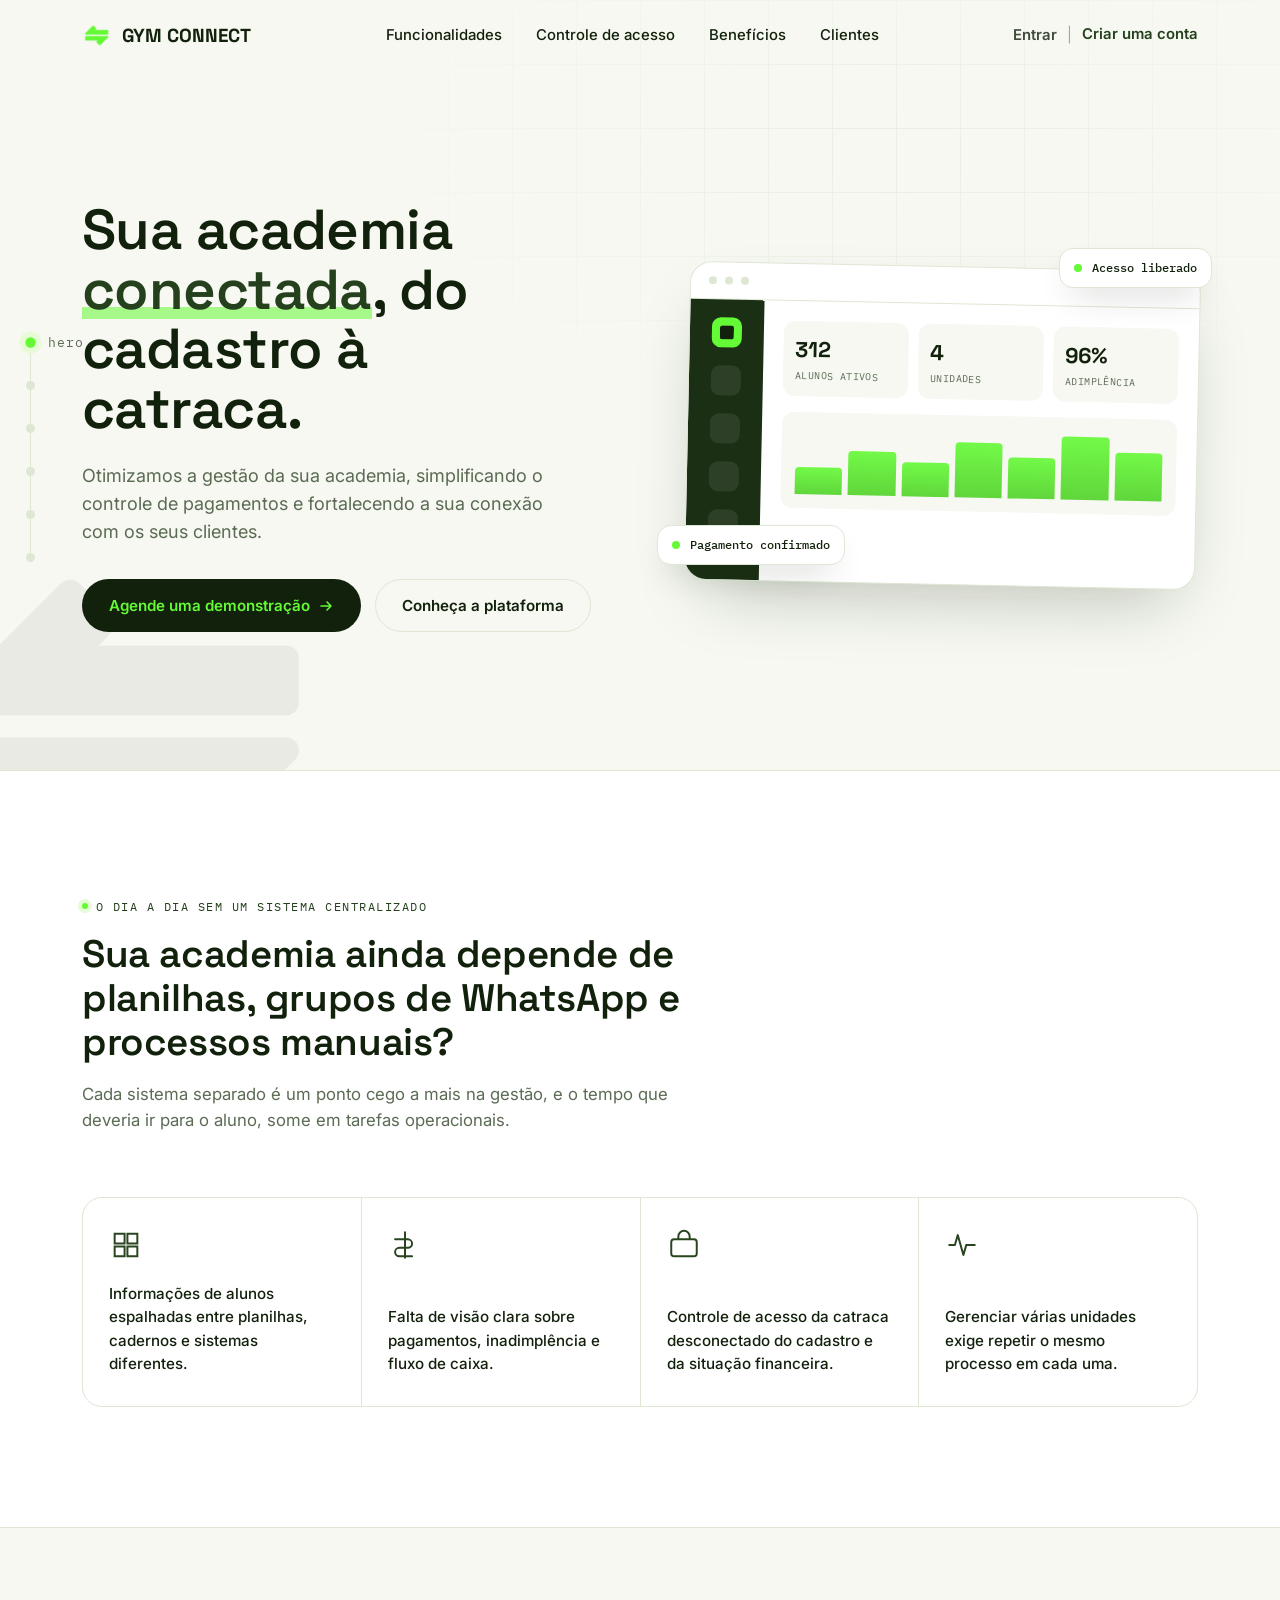
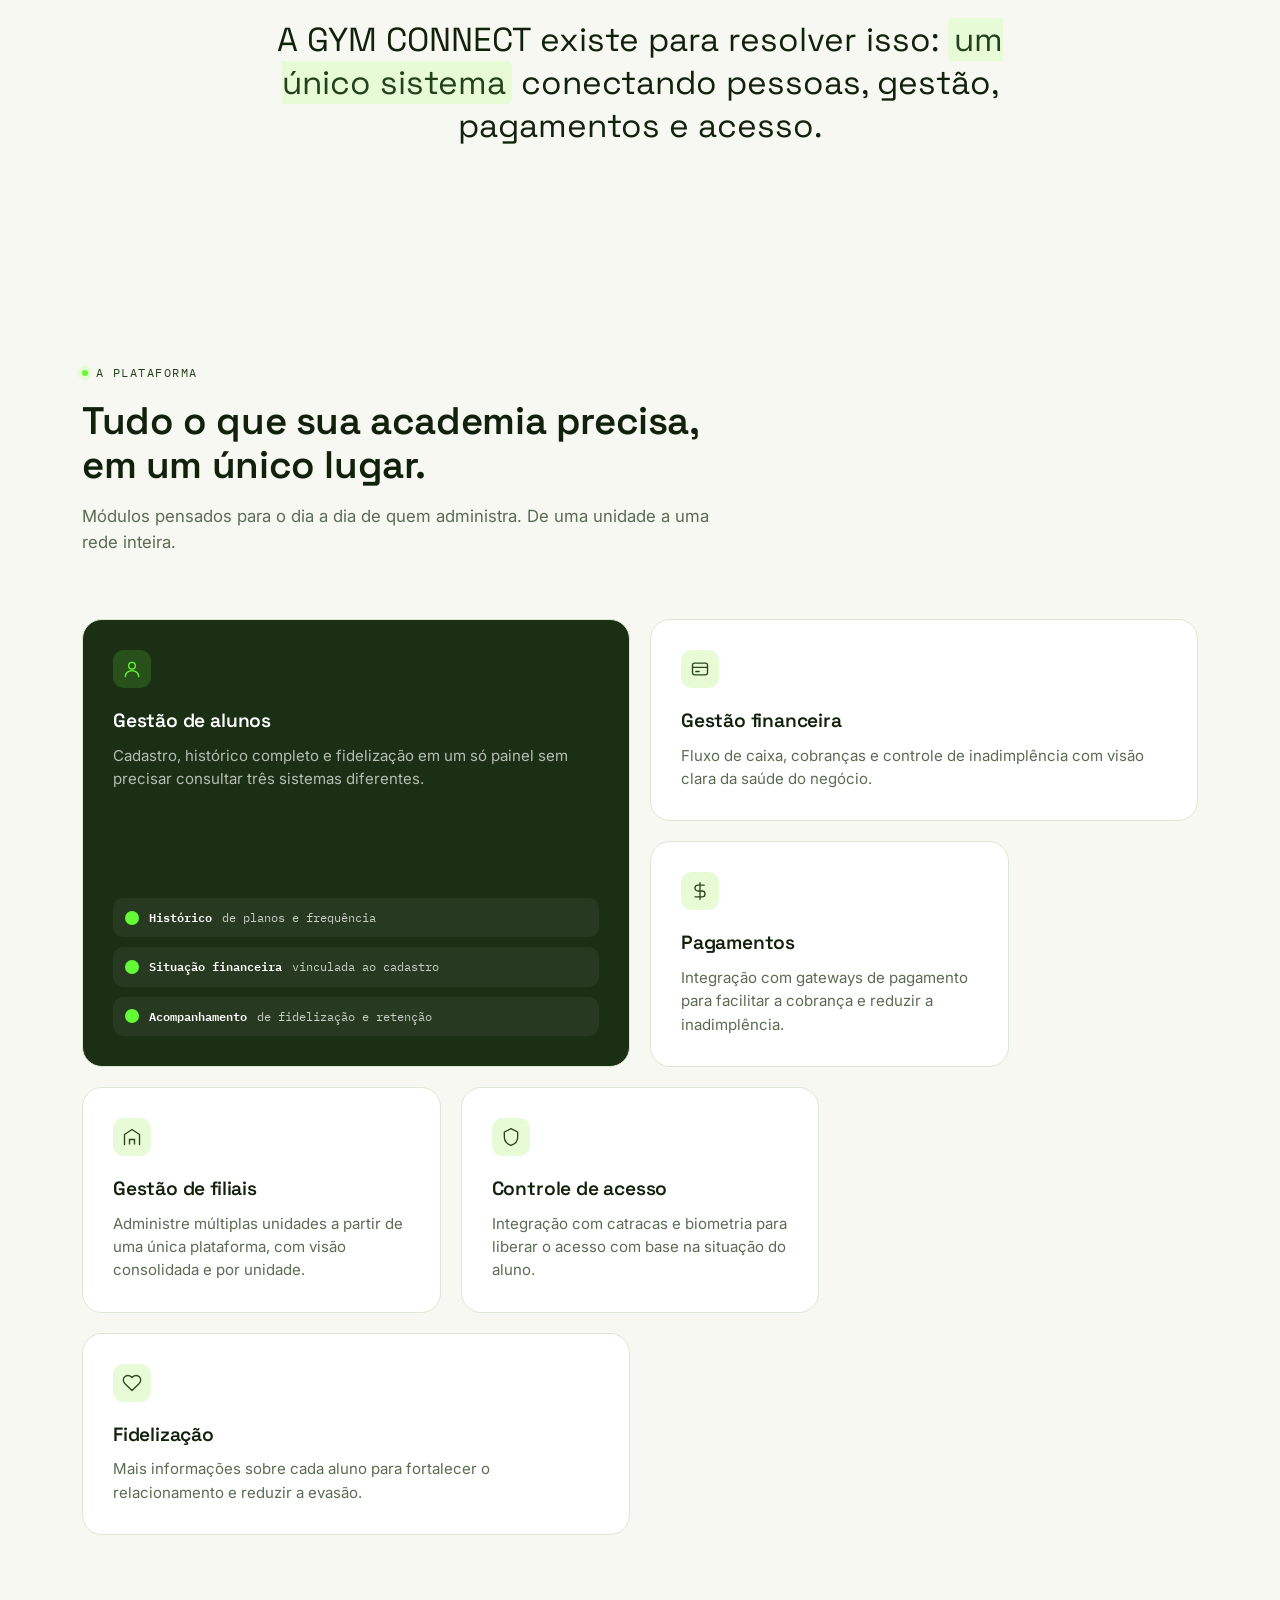
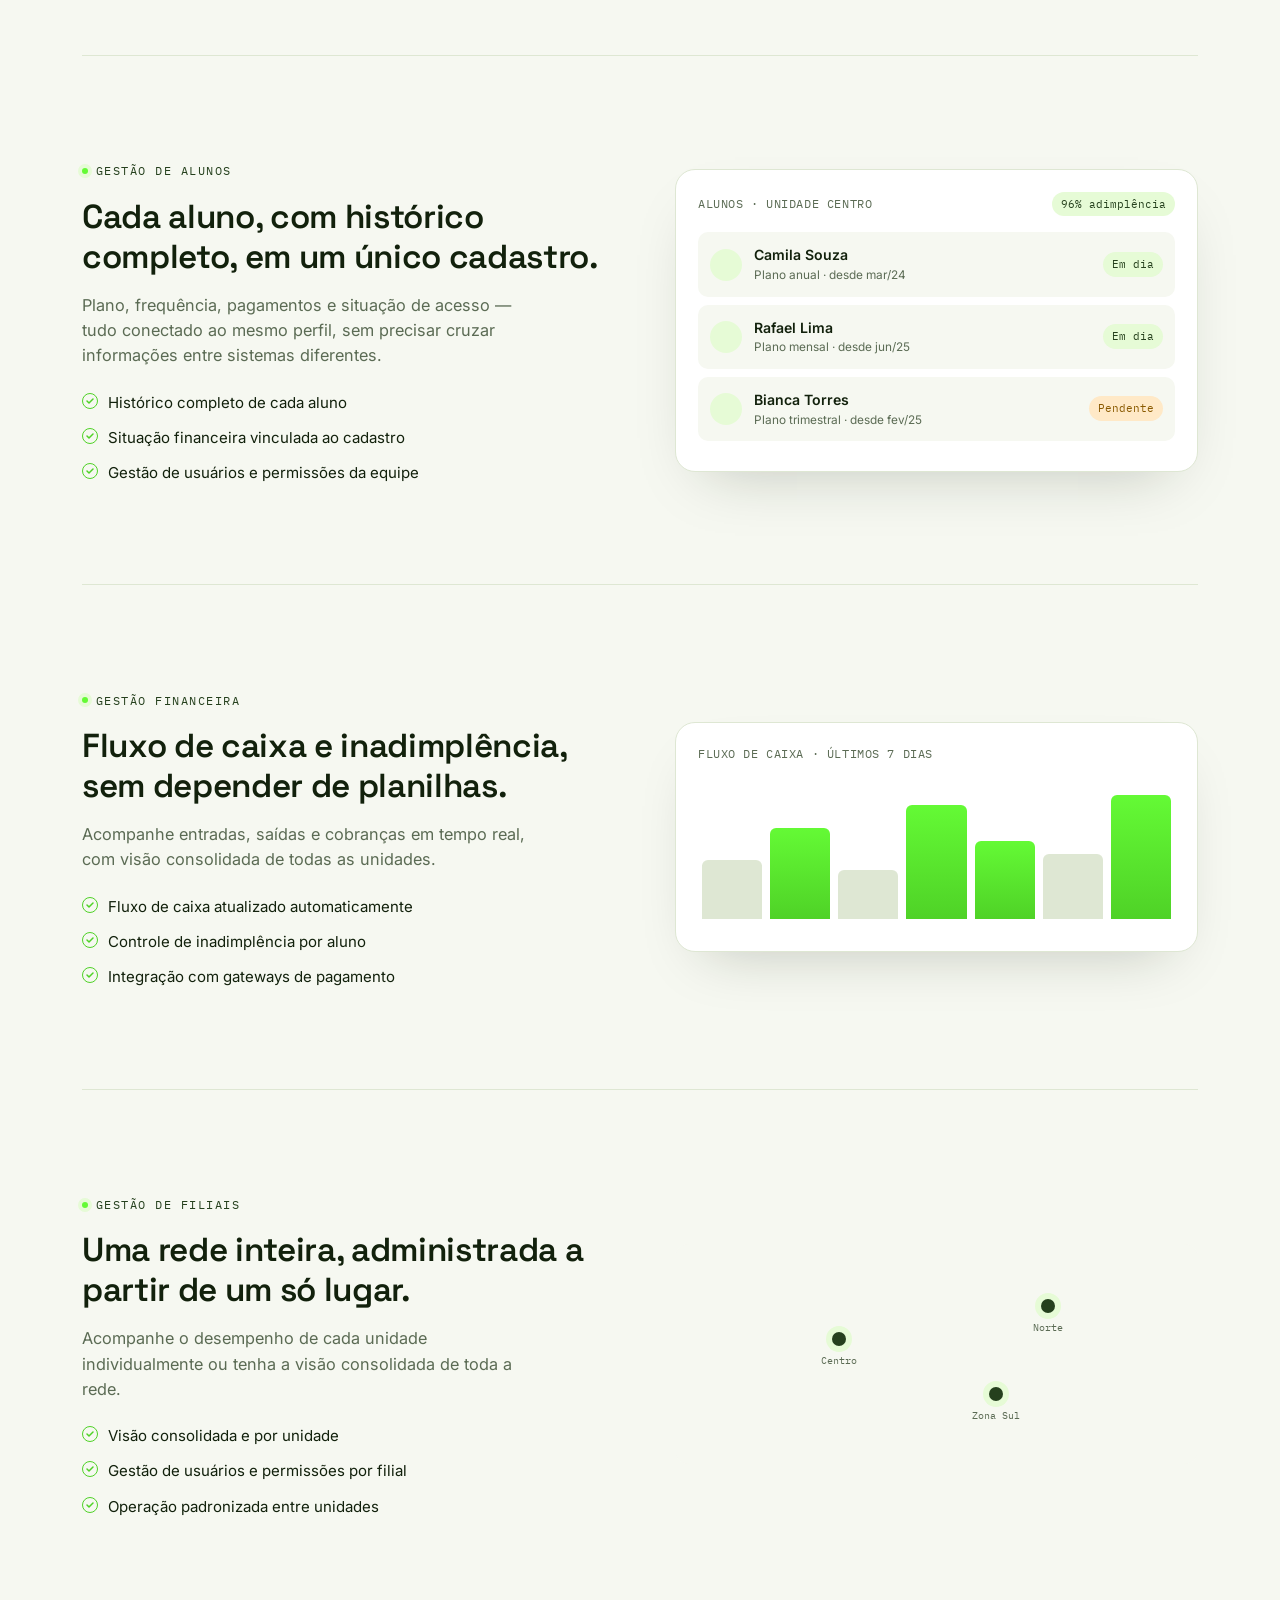
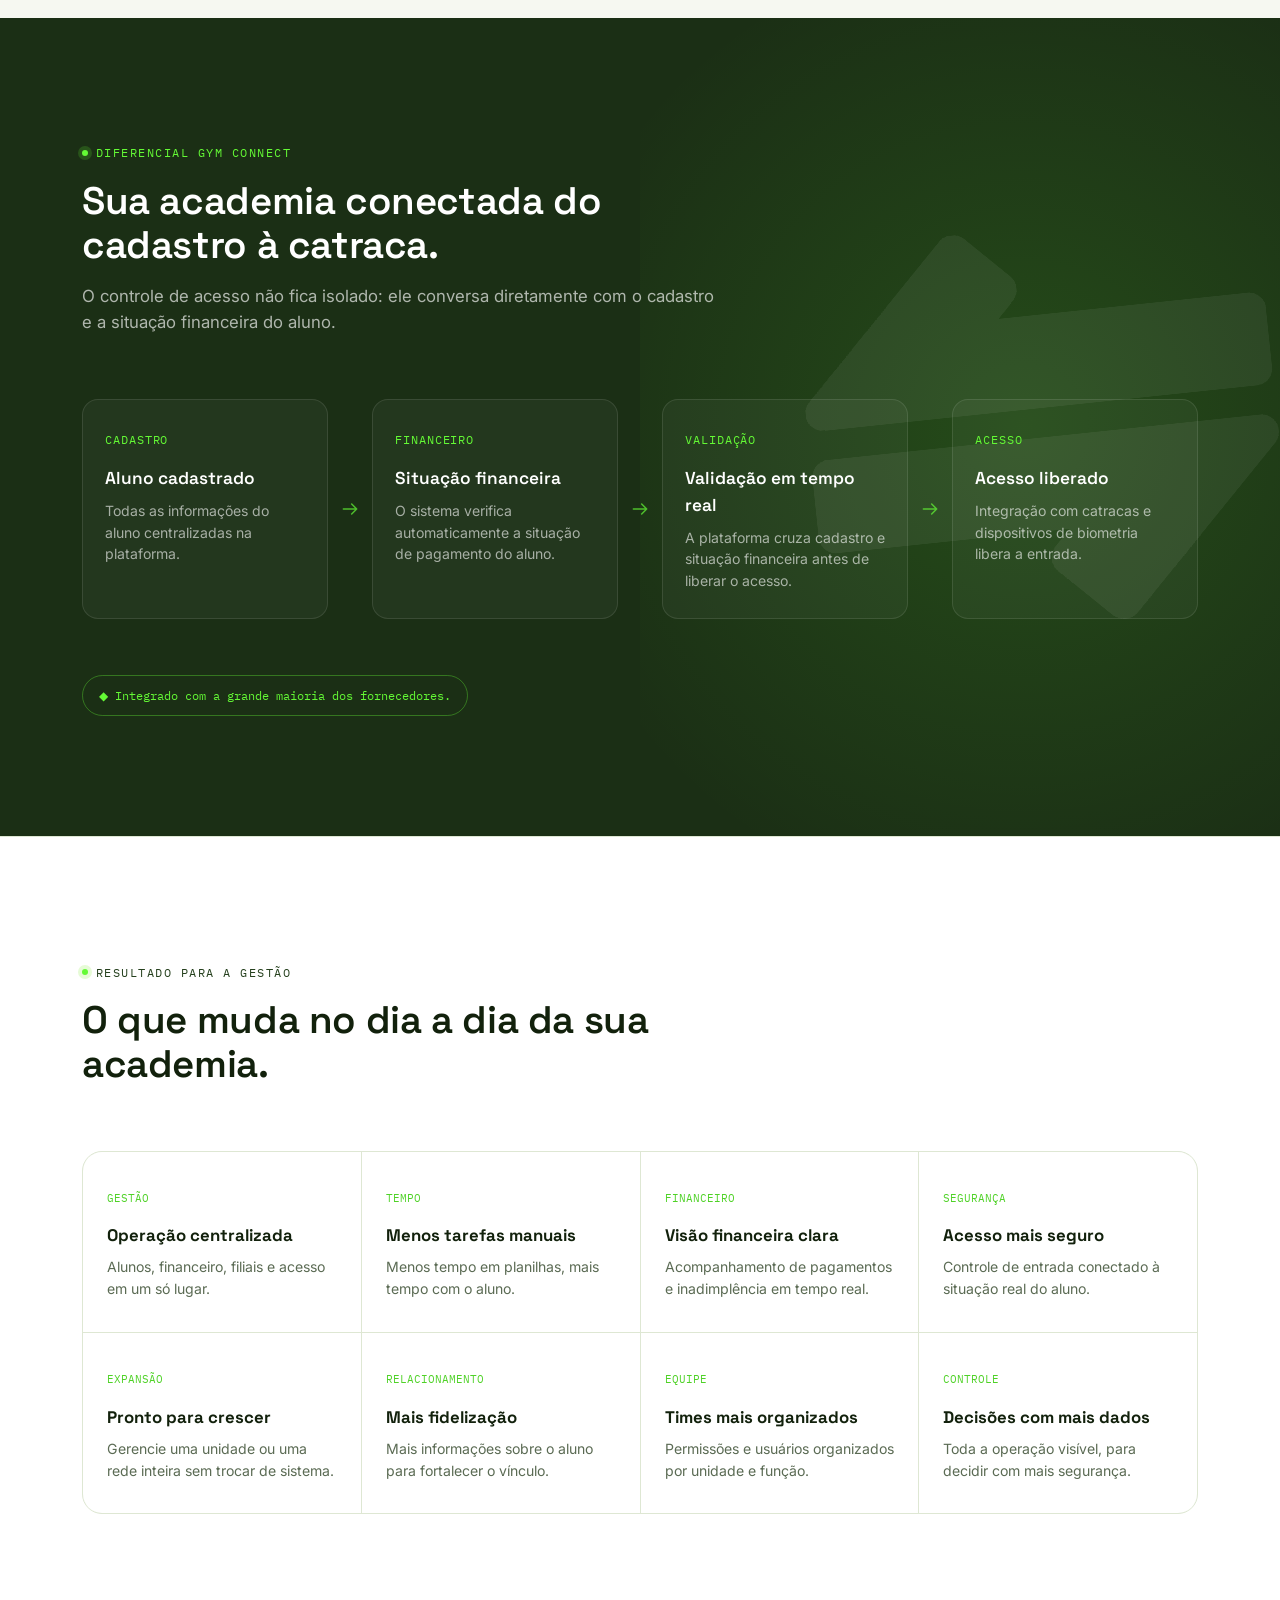
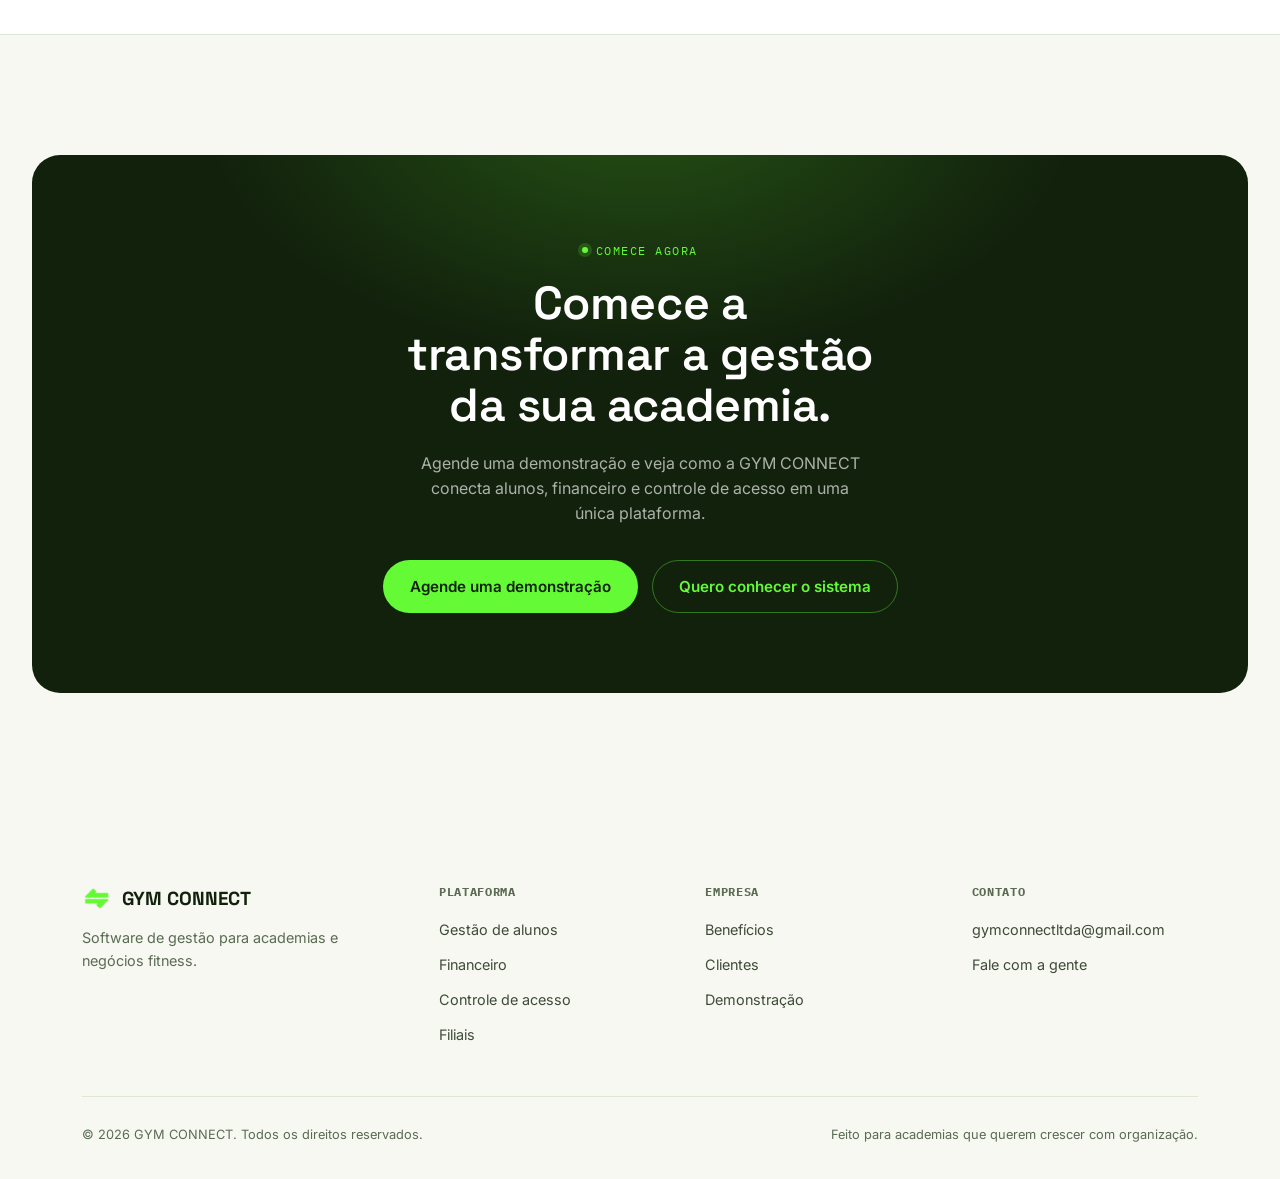
==== index.html @ 60da4410 "feat: add url system" ====
<!DOCTYPE html>
<html lang="pt-BR">
<head>
<meta charset="UTF-8">
<meta name="viewport" content="width=device-width, initial-scale=1.0">
<title>GYM CONNECT — Sua academia conectada, do cadastro à catraca</title>
<meta name="description" content="GYM CONNECT é o software de gestão que centraliza alunos, financeiro, filiais e controle de acesso da sua academia em uma única plataforma.">
<meta property="og:title" content="GYM CONNECT — Software de gestão para academias">
<meta property="og:description" content="Centralize alunos, financeiro, filiais e controle de acesso por catraca em uma única plataforma.">
<meta property="og:type" content="website">
<link rel="preconnect" href="https://fonts.googleapis.com">
<link rel="preconnect" href="https://fonts.gstatic.com" crossorigin>
<link href="https://fonts.googleapis.com/css2?family=Space+Grotesk:wght@500;600;700&family=Inter:wght@400;500;600;700&family=IBM+Plex+Mono:wght@500&display=swap" rel="stylesheet">
<link rel="stylesheet" href="./assets/css/style.css">
</head>
<body>

<!-- Checkpoint rail -->
<nav class="rail" aria-hidden="true">
  <div class="rail-node active" data-label="hero" data-target="hero"></div>
  <div class="rail-line"></div>
  <div class="rail-node" data-label="dores" data-target="problem"></div>
  <div class="rail-line"></div>
  <div class="rail-node" data-label="módulos" data-target="features"></div>
  <div class="rail-line"></div>
  <div class="rail-node" data-label="acesso" data-target="access"></div>
  <div class="rail-line"></div>
  <div class="rail-node" data-label="benefícios" data-target="benefits"></div>
  <div class="rail-line"></div>
  <div class="rail-node" data-label="contato" data-target="cta-final"></div>
</nav>

<header class="nav" id="siteNav">
  <div class="wrap nav-inner">
    <a href="#hero" class="logo"><span class="logo-mark"><img src="assets/img/logo.webp" alt="GYM CONNECT"></span><span class="logo-text">GYM CONNECT</span></a>
    <div class="nav-links">
      <a href="#features">Funcionalidades</a>
      <a href="#access">Controle de acesso</a>
      <a href="#benefits">Benefícios</a>
      <a href="#proof">Clientes</a>
    </div>
    <div class="nav-cta">
      <a href="https://app.gymconect.com.br/" class="nav-link-plain">Entrar</a>
      <span class="nav-cta-sep">|</span>
      <a href="#" class="nav-link-accent">Criar uma conta</a>
    </div>
    <button class="nav-toggle" id="navToggle" aria-label="Abrir menu"><span></span><span></span><span></span></button>
  </div>
</header>

<div class="mobile-menu" id="mobileMenu">
  <button class="mobile-close" id="mobileClose" aria-label="Fechar menu">×</button>
  <a href="#features">Funcionalidades</a>
  <a href="#access">Controle de acesso</a>
  <a href="#benefits">Benefícios</a>
  <a href="#proof">Clientes</a>
  <div class="mobile-auth">
    <a href="#" class="nav-link-plain">Entrar</a>
    <a href="#" class="btn btn-primary">Criar uma conta</a>
  </div>
</div>

<main>
  <!-- HERO -->
  <section class="hero" id="hero">
    <div class="hero-grid-bg"></div>
    <img class="watermark" src="assets/img/logo.webp" alt="" aria-hidden="true">
    <div class="wrap hero-inner">
      <div class="hero-copy">
        <h1>Sua academia <span class="hl">conectada</span>, do cadastro à catraca.</h1>
        <p class="lead">Otimizamos a gestão da sua academia, simplificando o controle de pagamentos e fortalecendo a sua conexão com os seus clientes.</p>
        <div class="hero-ctas">
          <button type="button" class="btn btn-primary js-open-demo-modal">Agende uma demonstração
            <svg width="16" height="16" viewBox="0 0 16 16" fill="none"><path d="M3 8h10M9 4l4 4-4 4" stroke="currentColor" stroke-width="1.6" stroke-linecap="round" stroke-linejoin="round"/></svg>
          </button>
          <a href="#features" class="btn btn-ghost">Conheça a plataforma</a>
        </div>

      </div>
      <div class="hero-visual reveal">
        <div class="dash-card">
          <div class="dash-topbar">
            <span class="tdot"></span><span class="tdot"></span><span class="tdot"></span>
          </div>
          <div class="dash-body">
            <div class="dash-side">
              <div class="ic active">
                <svg width="14" height="14" viewBox="0 0 24 24" fill="none"><rect width="24" height="24" rx="5" fill="#12210C"/></svg>
              </div>
              <div class="ic"></div><div class="ic"></div><div class="ic"></div><div class="ic"></div>
            </div>
            <div class="dash-main">
              <div class="dash-kpis">
                <div class="kpi"><div class="n">312</div><div class="l">Alunos ativos</div></div>
                <div class="kpi"><div class="n">4</div><div class="l">Unidades</div></div>
                <div class="kpi"><div class="n">96%</div><div class="l">Adimplência</div></div>
              </div>
              <div class="dash-chart">
                <i style="height:40%"></i><i style="height:65%"></i><i style="height:50%"></i>
                <i style="height:80%"></i><i style="height:60%"></i><i style="height:92%"></i><i style="height:70%"></i>
              </div>
            </div>
          </div>
        </div>
        <div class="float-chip chip-access"><span class="fdot"></span><span>Acesso liberado</span></div>
        <div class="float-chip chip-pay"><span class="fdot"></span><span>Pagamento confirmado</span></div>
      </div>
    </div>
  </section>

  <!-- PROBLEMA -->
  <section class="section problem" id="problem">
    <div class="wrap">
      <div class="section-head reveal">
        <span class="eyebrow">O dia a dia sem um sistema centralizado</span>
        <h2>Sua academia ainda depende de planilhas, grupos de WhatsApp e processos manuais?</h2>
        <p>Cada sistema separado é um ponto cego a mais na gestão, e o tempo que deveria ir para o aluno, some em tarefas operacionais.</p>
      </div>
      <div class="problem-grid reveal">
        <div class="problem-cell">
          <svg class="pi" viewBox="0 0 24 24" fill="none"><path d="M4 4h7v7H4V4zM13 4h7v7h-7V4zM4 13h7v7H4v-7zM13 13h7v7h-7v-7z" stroke="#29451F" stroke-width="1.4"/></svg>
          <p>Informações de alunos espalhadas entre planilhas, cadernos e sistemas diferentes.</p>
        </div>
        <div class="problem-cell">
          <svg class="pi" viewBox="0 0 24 24" fill="none"><path d="M12 3v18M5 8h9a3 3 0 010 6H8a3 3 0 000 6h9" stroke="#29451F" stroke-width="1.4" stroke-linecap="round"/></svg>
          <p>Falta de visão clara sobre pagamentos, inadimplência e fluxo de caixa.</p>
        </div>
        <div class="problem-cell">
          <svg class="pi" viewBox="0 0 24 24" fill="none"><rect x="3" y="8" width="18" height="12" rx="2" stroke="#29451F" stroke-width="1.4"/><path d="M8 8V6a4 4 0 018 0v2" stroke="#29451F" stroke-width="1.4"/></svg>
          <p>Controle de acesso da catraca desconectado do cadastro e da situação financeira.</p>
        </div>
        <div class="problem-cell">
          <svg class="pi" viewBox="0 0 24 24" fill="none"><path d="M3 12h4l2-7 4 14 2-7h6" stroke="#29451F" stroke-width="1.4" stroke-linecap="round" stroke-linejoin="round"/></svg>
          <p>Gerenciar várias unidades exige repetir o mesmo processo em cada uma.</p>
        </div>
      </div>
    </div>
  </section>

  <div class="bridge wrap reveal">
    <p>A GYM CONNECT existe para resolver isso: <span class="lime">um único sistema</span> conectando pessoas, gestão, pagamentos e acesso.</p>
  </div>

  <!-- FUNCIONALIDADES -->
  <section class="section" id="features">
    <div class="wrap">
      <div class="section-head reveal">
        <span class="eyebrow">A plataforma</span>
        <h2>Tudo o que sua academia precisa, em um único lugar.</h2>
        <p>Módulos pensados para o dia a dia de quem administra. De uma unidade a uma rede inteira.</p>
      </div>

      <div class="bento reveal">
        <div class="feat f-1">
          <div>
            <div class="feat-icon"><svg width="18" height="18" viewBox="0 0 24 24" fill="none"><path d="M12 12a4 4 0 100-8 4 4 0 000 8zM4 21c0-4 3.5-7 8-7s8 3 8 7" stroke="#64FA35" stroke-width="1.6" stroke-linecap="round"/></svg></div>
            <h3>Gestão de alunos</h3>
            <p>Cadastro, histórico completo e fidelização em um só painel sem precisar consultar três sistemas diferentes.</p>
          </div>
          <ul class="mini-list">
            <li><span class="ok"></span> <b>Histórico</b> de planos e frequência</li>
            <li><span class="ok"></span> <b>Situação financeira</b> vinculada ao cadastro</li>
            <li><span class="ok"></span> <b>Acompanhamento</b> de fidelização e retenção</li>
          </ul>
        </div>

        <div class="feat f-2">
          <div class="feat-icon"><svg width="18" height="18" viewBox="0 0 24 24" fill="none"><path d="M3 10h18M7 15h4" stroke="#29451F" stroke-width="1.6" stroke-linecap="round"/><rect x="3" y="5" width="18" height="14" rx="2.5" stroke="#29451F" stroke-width="1.6"/></svg></div>
          <h3>Gestão financeira</h3>
          <p>Fluxo de caixa, cobranças e controle de inadimplência com visão clara da saúde do negócio.</p>
        </div>

        <div class="feat f-3">
          <div class="feat-icon"><svg width="18" height="18" viewBox="0 0 24 24" fill="none"><path d="M12 2v20M17 5H9.5a3.5 3.5 0 000 7h5a3.5 3.5 0 010 7H6" stroke="#29451F" stroke-width="1.6" stroke-linecap="round"/></svg></div>
          <h3>Pagamentos</h3>
          <p>Integração com gateways de pagamento para facilitar a cobrança e reduzir a inadimplência.</p>
        </div>

        <div class="feat f-4">
          <div class="feat-icon"><svg width="18" height="18" viewBox="0 0 24 24" fill="none"><path d="M3 21V9l9-6 9 6v12" stroke="#29451F" stroke-width="1.6" stroke-linecap="round" stroke-linejoin="round"/><path d="M9 21v-6h6v6" stroke="#29451F" stroke-width="1.6"/></svg></div>
          <h3>Gestão de filiais</h3>
          <p>Administre múltiplas unidades a partir de uma única plataforma, com visão consolidada e por unidade.</p>
        </div>

        <div class="feat f-5">
          <div class="feat-icon"><svg width="18" height="18" viewBox="0 0 24 24" fill="none"><path d="M12 2l8 4v6c0 5-3.4 8.6-8 10-4.6-1.4-8-5-8-10V6l8-4z" stroke="#29451F" stroke-width="1.6" stroke-linejoin="round"/></svg></div>
          <h3>Controle de acesso</h3>
          <p>Integração com catracas e biometria para liberar o acesso com base na situação do aluno.</p>
        </div>

        <div class="feat f-6">
          <div class="feat-icon"><svg width="18" height="18" viewBox="0 0 24 24" fill="none"><path d="M20.8 4.6a5.5 5.5 0 00-7.8 0L12 5.6l-1-1a5.5 5.5 0 10-7.8 7.8l1 1L12 21l7.8-7.6 1-1a5.5 5.5 0 000-7.8z" stroke="#29451F" stroke-width="1.6" stroke-linejoin="round"/></svg></div>
          <h3>Fidelização</h3>
          <p>Mais informações sobre cada aluno para fortalecer o relacionamento e reduzir a evasão.</p>
        </div>
      </div>
    </div>
  </section>

  <!-- DETALHE: ALUNOS -->
  <section class="wrap">
    <div class="detail-row reveal">
      <div class="detail-copy">
        <span class="eyebrow">Gestão de alunos</span>
        <h3>Cada aluno, com histórico completo, em um único cadastro.</h3>
        <p>Plano, frequência, pagamentos e situação de acesso — tudo conectado ao mesmo perfil, sem precisar cruzar informações entre sistemas diferentes.</p>
        <ul>
          <li><svg width="16" height="16" viewBox="0 0 16 16" fill="none"><circle cx="8" cy="8" r="7.5" stroke="#4FD227"/><path d="M5 8l2 2 4-4" stroke="#4FD227" stroke-width="1.5" stroke-linecap="round" stroke-linejoin="round"/></svg> Histórico completo de cada aluno</li>
          <li><svg width="16" height="16" viewBox="0 0 16 16" fill="none"><circle cx="8" cy="8" r="7.5" stroke="#4FD227"/><path d="M5 8l2 2 4-4" stroke="#4FD227" stroke-width="1.5" stroke-linecap="round" stroke-linejoin="round"/></svg> Situação financeira vinculada ao cadastro</li>
          <li><svg width="16" height="16" viewBox="0 0 16 16" fill="none"><circle cx="8" cy="8" r="7.5" stroke="#4FD227"/><path d="M5 8l2 2 4-4" stroke="#4FD227" stroke-width="1.5" stroke-linecap="round" stroke-linejoin="round"/></svg> Gestão de usuários e permissões da equipe</li>
        </ul>
      </div>
      <div class="detail-visual">
        <div class="panel">
          <div class="panel-head"><span class="ptitle">Alunos · Unidade Centro</span><span class="status ok">96% adimplência</span></div>
          <div class="row-item"><div class="avatar"></div><div class="rt"><div class="rname">Camila Souza</div><div class="rsub">Plano anual · desde mar/24</div></div><span class="status ok">Em dia</span></div>
          <div class="row-item"><div class="avatar"></div><div class="rt"><div class="rname">Rafael Lima</div><div class="rsub">Plano mensal · desde jun/25</div></div><span class="status ok">Em dia</span></div>
          <div class="row-item"><div class="avatar"></div><div class="rt"><div class="rname">Bianca Torres</div><div class="rsub">Plano trimestral · desde fev/25</div></div><span class="status warn">Pendente</span></div>
        </div>
      </div>
    </div>

    <!-- DETALHE: FINANCEIRO -->
    <div class="detail-row rev reveal">
      <div class="detail-copy">
        <span class="eyebrow">Gestão financeira</span>
        <h3>Fluxo de caixa e inadimplência, sem depender de planilhas.</h3>
        <p>Acompanhe entradas, saídas e cobranças em tempo real, com visão consolidada de todas as unidades.</p>
        <ul>
          <li><svg width="16" height="16" viewBox="0 0 16 16" fill="none"><circle cx="8" cy="8" r="7.5" stroke="#4FD227"/><path d="M5 8l2 2 4-4" stroke="#4FD227" stroke-width="1.5" stroke-linecap="round" stroke-linejoin="round"/></svg> Fluxo de caixa atualizado automaticamente</li>
          <li><svg width="16" height="16" viewBox="0 0 16 16" fill="none"><circle cx="8" cy="8" r="7.5" stroke="#4FD227"/><path d="M5 8l2 2 4-4" stroke="#4FD227" stroke-width="1.5" stroke-linecap="round" stroke-linejoin="round"/></svg> Controle de inadimplência por aluno</li>
          <li><svg width="16" height="16" viewBox="0 0 16 16" fill="none"><circle cx="8" cy="8" r="7.5" stroke="#4FD227"/><path d="M5 8l2 2 4-4" stroke="#4FD227" stroke-width="1.5" stroke-linecap="round" stroke-linejoin="round"/></svg> Integração com gateways de pagamento</li>
        </ul>
      </div>
      <div class="detail-visual">
        <div class="panel">
          <div class="panel-head"><span class="ptitle">Fluxo de caixa · últimos 7 dias</span></div>
          <div class="fin-graph">
            <div class="bar" style="height:45%"></div>
            <div class="bar up" style="height:70%"></div>
            <div class="bar" style="height:38%"></div>
            <div class="bar up" style="height:88%"></div>
            <div class="bar up" style="height:60%"></div>
            <div class="bar" style="height:50%"></div>
            <div class="bar up" style="height:95%"></div>
          </div>
        </div>
      </div>
    </div>

    <!-- DETALHE: FILIAIS -->
    <div class="detail-row reveal">
      <div class="detail-copy">
        <span class="eyebrow">Gestão de filiais</span>
        <h3>Uma rede inteira, administrada a partir de um só lugar.</h3>
        <p>Acompanhe o desempenho de cada unidade individualmente ou tenha a visão consolidada de toda a rede.</p>
        <ul>
          <li><svg width="16" height="16" viewBox="0 0 16 16" fill="none"><circle cx="8" cy="8" r="7.5" stroke="#4FD227"/><path d="M5 8l2 2 4-4" stroke="#4FD227" stroke-width="1.5" stroke-linecap="round" stroke-linejoin="round"/></svg> Visão consolidada e por unidade</li>
          <li><svg width="16" height="16" viewBox="0 0 16 16" fill="none"><circle cx="8" cy="8" r="7.5" stroke="#4FD227"/><path d="M5 8l2 2 4-4" stroke="#4FD227" stroke-width="1.5" stroke-linecap="round" stroke-linejoin="round"/></svg> Gestão de usuários e permissões por filial</li>
          <li><svg width="16" height="16" viewBox="0 0 16 16" fill="none"><circle cx="8" cy="8" r="7.5" stroke="#4FD227"/><path d="M5 8l2 2 4-4" stroke="#4FD227" stroke-width="1.5" stroke-linecap="round" stroke-linejoin="round"/></svg> Operação padronizada entre unidades</li>
        </ul>
      </div>
      <div class="detail-visual">
        <div class="branch-map">
          <div class="branch-pin" data-city="Centro" style="top:40%; left:30%;"></div>
          <div class="branch-pin" data-city="Zona Sul" style="top:65%; left:60%;"></div>
          <div class="branch-pin" data-city="Norte" style="top:25%; left:70%;"></div>
        </div>
      </div>
    </div>
  </section>

  <!-- CONTROLE DE ACESSO -->
  <section class="section access" id="access">
    <img class="watermark" src="assets/img/logo.webp" alt="" aria-hidden="true">
    <div class="wrap access-inner">
      <div class="section-head reveal">
        <span class="eyebrow on-dark">Diferencial GYM CONNECT</span>
        <h2>Sua academia conectada do cadastro à catraca.</h2>
        <p>O controle de acesso não fica isolado: ele conversa diretamente com o cadastro e a situação financeira do aluno.</p>
      </div>

      <div class="flow reveal">
        <div class="flow-step">
          <span class="fn">CADASTRO</span>
          <h4>Aluno cadastrado</h4>
          <p>Todas as informações do aluno centralizadas na plataforma.</p>
        </div>
        <div class="flow-arrow"><svg width="20" height="20" viewBox="0 0 24 24" fill="none"><path d="M4 12h16M14 6l6 6-6 6" stroke="currentColor" stroke-width="1.8" stroke-linecap="round" stroke-linejoin="round"/></svg></div>
        <div class="flow-step">
          <span class="fn">FINANCEIRO</span>
          <h4>Situação financeira</h4>
          <p>O sistema verifica automaticamente a situação de pagamento do aluno.</p>
        </div>
        <div class="flow-arrow"><svg width="20" height="20" viewBox="0 0 24 24" fill="none"><path d="M4 12h16M14 6l6 6-6 6" stroke="currentColor" stroke-width="1.8" stroke-linecap="round" stroke-linejoin="round"/></svg></div>
        <div class="flow-step">
          <span class="fn">VALIDAÇÃO</span>
          <h4>Validação em tempo real</h4>
          <p>A plataforma cruza cadastro e situação financeira antes de liberar o acesso.</p>
        </div>
        <div class="flow-arrow"><svg width="20" height="20" viewBox="0 0 24 24" fill="none"><path d="M4 12h16M14 6l6 6-6 6" stroke="currentColor" stroke-width="1.8" stroke-linecap="round" stroke-linejoin="round"/></svg></div>
        <div class="flow-step">
          <span class="fn">ACESSO</span>
          <h4>Acesso liberado</h4>
          <p>Integração com catracas e dispositivos de biometria libera a entrada.</p>
        </div>
      </div>

      <span class="access-tag reveal">◆ Integrado com a grande maioria dos fornecedores.</span>
    </div>
  </section>

  <!-- BENEFÍCIOS -->
  <section class="section benefits" id="benefits">
    <div class="wrap">
      <div class="section-head reveal">
        <span class="eyebrow">Resultado para a gestão</span>
        <h2>O que muda no dia a dia da sua academia.</h2>
      </div>
      <div class="benefit-grid reveal">
        <div class="benefit"><span class="bnum">GESTÃO</span><h4>Operação centralizada</h4><p>Alunos, financeiro, filiais e acesso em um só lugar.</p></div>
        <div class="benefit"><span class="bnum">TEMPO</span><h4>Menos tarefas manuais</h4><p>Menos tempo em planilhas, mais tempo com o aluno.</p></div>
        <div class="benefit"><span class="bnum">FINANCEIRO</span><h4>Visão financeira clara</h4><p>Acompanhamento de pagamentos e inadimplência em tempo real.</p></div>
        <div class="benefit"><span class="bnum">SEGURANÇA</span><h4>Acesso mais seguro</h4><p>Controle de entrada conectado à situação real do aluno.</p></div>
        <div class="benefit"><span class="bnum">EXPANSÃO</span><h4>Pronto para crescer</h4><p>Gerencie uma unidade ou uma rede inteira sem trocar de sistema.</p></div>
        <div class="benefit"><span class="bnum">RELACIONAMENTO</span><h4>Mais fidelização</h4><p>Mais informações sobre o aluno para fortalecer o vínculo.</p></div>
        <div class="benefit"><span class="bnum">EQUIPE</span><h4>Times mais organizados</h4><p>Permissões e usuários organizados por unidade e função.</p></div>
        <div class="benefit"><span class="bnum">CONTROLE</span><h4>Decisões com mais dados</h4><p>Toda a operação visível, para decidir com mais segurança.</p></div>
      </div>
    </div>
  </section>

  <!-- PROVA SOCIAL -->
  <!-- <section class="section proof" id="proof">
    <div class="wrap">
      <div class="section-head reveal" style="margin:0 auto 48px; text-align:center;">
        <span class="eyebrow">Confiança</span>
        <h2>Academias e redes que confiam na GYM CONNECT</h2>
      </div>
      <div class="proof-box reveal">
        <h3>Espaço reservado para clientes e depoimentos</h3>
        <p>Assim que tivermos cases, logos e depoimentos reais de academias parceiras, eles entram aqui.</p>
      </div>
    </div>
  </section> -->

  <!-- CTA FINAL -->
  <section class="section" id="cta-final" style="padding-bottom:120px;">
    <div class="final-cta reveal">
      <div class="final-cta-inner">
        <span class="eyebrow on-dark">Comece agora</span>
        <h2>Comece a transformar a gestão da sua academia.</h2>
        <p>Agende uma demonstração e veja como a GYM CONNECT conecta alunos, financeiro e controle de acesso em uma única plataforma.</p>
        <div class="btns">
          <button type="button" class="btn btn-lime js-open-demo-modal">Agende uma demonstração</button>
          <a href="#" class="btn btn-outline-dark">Quero conhecer o sistema</a>
        </div>
      </div>
    </div>
  </section>
</main>

<footer>
  <div class="wrap">
    <div class="foot-top">
      <div class="foot-brand">
        <a href="#hero" class="logo"><span class="logo-mark"><img src="assets/img/logo.webp" alt="GYM CONNECT"></span><span class="logo-text">GYM CONNECT</span></a>
        <p>Software de gestão para academias e negócios fitness.</p>
      </div>
      <div class="foot-col">
        <h5>Plataforma</h5>
        <ul>
          <li><a href="#features">Gestão de alunos</a></li>
          <li><a href="#features">Financeiro</a></li>
          <li><a href="#access">Controle de acesso</a></li>
          <li><a href="#features">Filiais</a></li>
        </ul>
      </div>
      <div class="foot-col">
        <h5>Empresa</h5>
        <ul>
          <li><a href="#benefits">Benefícios</a></li>
          <li><a href="#proof">Clientes</a></li>
          <li><a href="#cta-final">Demonstração</a></li>
        </ul>
      </div>
      <div class="foot-col">
        <h5>Contato</h5>
        <ul>
          <li><a href="mailto:gymconnectltda@gmail.com">gymconnectltda@gmail.com</a></li>
          <li><a href="#cta-final">Fale com a gente</a></li>
        </ul>
      </div>
    </div>
    <div class="foot-bottom">
      <span>© 2026 GYM CONNECT. Todos os direitos reservados.</span>
      <span>Feito para academias que querem crescer com organização.</span>
    </div>
  </div>
</footer>

 <script src="./assets/js/script.js"></script>

<!-- Modal: Agendar demonstração -->
<div class="modal-overlay" id="demoModalOverlay">
  <div class="modal-box" role="dialog" aria-modal="true" aria-labelledby="demoModalTitle">
    <button type="button" class="modal-close" id="demoModalClose" aria-label="Fechar">×</button>
    <span class="eyebrow">Agende sua demonstração</span>
    <h3 id="demoModalTitle">Vamos falar sobre a sua academia</h3>
    <p class="modal-sub">Preencha seus dados abaixo e nossa equipe entra em contato pelo WhatsApp para agendar sua demonstração.</p>

    <form id="demoForm" class="modal-form">
      <div class="field">
        <label for="demoName">Nome</label>
        <input type="text" id="demoName" name="nome" placeholder="Seu nome completo" autocomplete="name" required>
      </div>
      <div class="field">
        <label for="demoWhats">WhatsApp</label>
        <input type="tel" id="demoWhats" name="whatsapp" placeholder="(00) 00000-0000" autocomplete="tel" required>
      </div>
      <button type="submit" class="btn btn-primary modal-submit">Enviar
        <svg width="16" height="16" viewBox="0 0 16 16" fill="none"><path d="M3 8h10M9 4l4 4-4 4" stroke="currentColor" stroke-width="1.6" stroke-linecap="round" stroke-linejoin="round"/></svg>
      </button>
    </form>

    <div class="modal-success" id="demoSuccess" hidden>
      <svg width="42" height="42" viewBox="0 0 24 24" fill="none"><circle cx="12" cy="12" r="11" stroke="#4FD227" stroke-width="1.5"/><path d="M7 12l3 3 7-7" stroke="#4FD227" stroke-width="1.8" stroke-linecap="round" stroke-linejoin="round"/></svg>
      <h4>Recebemos seus dados!</h4>
      <p>Nossa equipe vai chamar você no WhatsApp em breve para agendar a demonstração.</p>
    </div>
  </div>
</div>

<script>
(function(){
  var triggers = document.querySelectorAll('.js-open-demo-modal');
  var overlay = document.getElementById('demoModalOverlay');
  var closeBtn = document.getElementById('demoModalClose');
  var form = document.getElementById('demoForm');
  var successBox = document.getElementById('demoSuccess');
  if(!overlay) return;

  function openModal(e){
    if(e) e.preventDefault();
    overlay.classList.add('open');
    document.body.classList.add('modal-open');
    form.hidden = false;
    successBox.hidden = true;
    var firstInput = document.getElementById('demoName');
    setTimeout(function(){ if(firstInput) firstInput.focus(); }, 250);
  }

  function closeModal(){
    overlay.classList.remove('open');
    document.body.classList.remove('modal-open');
  }

  triggers.forEach(function(t){ t.addEventListener('click', openModal); });
  closeBtn.addEventListener('click', closeModal);
  overlay.addEventListener('click', function(e){ if(e.target === overlay) closeModal(); });
  document.addEventListener('keydown', function(e){ if(e.key === 'Escape' && overlay.classList.contains('open')) closeModal(); });

  // Máscara do WhatsApp: (00) 00000-0000 (celular) ou (00) 0000-0000 (fixo)
  var whatsInput = document.getElementById('demoWhats');
  if(whatsInput){
    whatsInput.addEventListener('input', function(){
      var digits = whatsInput.value.replace(/\D/g, '').slice(0, 11);
      var out = digits;
      if(digits.length > 0) out = '(' + digits.substring(0, 2);
      if(digits.length >= 3) out += ') ' + digits.substring(2, digits.length <= 10 ? 6 : 7);
      if(digits.length > 6 && digits.length <= 10) out += '-' + digits.substring(6, 10);
      if(digits.length > 7 && digits.length > 10) out += '-' + digits.substring(7, 11);
      whatsInput.value = out;
    });
  }

  var closeTimer = null;

  form.addEventListener('submit', function(e){
    e.preventDefault();
    // TODO: integrar este envio com seu backend / CRM / webhook para receber nome e whatsapp
    form.hidden = true;
    successBox.hidden = false;
    form.reset();
    closeTimer = setTimeout(closeModal, 2200);
  });

  // Se o usuário fechar manualmente enquanto a mensagem de sucesso ainda está visível, cancela o fechamento automático
  closeBtn.addEventListener('click', function(){ if(closeTimer) clearTimeout(closeTimer); });
  overlay.addEventListener('click', function(e){ if(e.target === overlay && closeTimer) clearTimeout(closeTimer); });
})();
</script>

</body>
</html>
---- assets/css/style.css ----
:root{
  --bg:#F6F8F1;
  --paper:#FFFFFF;
  --ink:#12210C;
  --forest:#1B2F15;
  --forest-2:#25401D;
  --lime:#64FA35;
  --lime-dim:#4FD227;
  --lime-soft:#E6FBD6;
  --line:#DEE7D3;
  --muted:#5B6B54;
  --muted-2:#9CB08F;
  --radius:20px;
  --disp:'Space Grotesk', sans-serif;
  --body:'Inter', sans-serif;
  --mono:'IBM Plex Mono', monospace;
}
*{box-sizing:border-box; margin:0; padding:0;}
html{scroll-behavior:smooth;}
body{
  background:var(--bg);
  color:var(--ink);
  font-family:var(--body);
  line-height:1.55;
  -webkit-font-smoothing:antialiased;
  overflow-x:hidden;
}
@media (prefers-reduced-motion: reduce){
  html{scroll-behavior:auto;}
  *{animation-duration:0.001ms !important; transition-duration:0.001ms !important;}
}
img,svg{display:block; max-width:100%;}
a{color:inherit; text-decoration:none;}
ul{list-style:none;}
section{position:relative;}
h1,h2,h3{font-family:var(--disp); font-weight:600; letter-spacing:-0.01em;}
.eyebrow{
  font-family:var(--mono); font-size:0.78rem; letter-spacing:0.12em; text-transform:uppercase;
  color:var(--forest-2); display:inline-flex; align-items:center; gap:8px;
}
.eyebrow::before{content:''; width:6px; height:6px; border-radius:50%; background:var(--lime); box-shadow:0 0 0 4px var(--lime-soft);}
.eyebrow.on-dark{color:var(--lime);}
.eyebrow.on-dark::before{box-shadow:0 0 0 4px rgba(100,250,53,0.18);}
.wrap{max-width:1180px; margin:0 auto; padding:0 32px;}
:focus-visible{outline:2px solid var(--forest-2); outline-offset:3px;}
button, .btn{font-family:var(--body); cursor:pointer;}

/* ---------- Buttons ---------- */
.btn{
  display:inline-flex; align-items:center; justify-content:center; gap:8px;
  padding:14px 26px; border-radius:100px; font-weight:600; font-size:0.95rem;
  border:1px solid transparent; transition:transform .25s ease, box-shadow .25s ease, background .25s ease;
  white-space:nowrap;
}
.btn-primary{background:var(--ink); color:var(--lime);}
.btn-primary:hover{transform:translateY(-2px); box-shadow:0 10px 24px rgba(18,33,12,0.25);}
.btn-primary svg{transition:transform .25s ease;}
.btn-primary:hover svg{transform:translateX(3px);}
.btn-ghost{background:transparent; color:var(--ink); border-color:var(--line);}
.btn-ghost:hover{border-color:var(--ink);}
.btn-lime{background:var(--lime); color:var(--ink);}
.btn-lime:hover{transform:translateY(-2px); box-shadow:0 12px 28px rgba(100,250,53,0.35);}
.btn-outline-dark{background:transparent; color:var(--lime); border-color:rgba(100,250,53,0.4);}
.btn-outline-dark:hover{background:rgba(100,250,53,0.08); border-color:var(--lime);}

/* ---------- Checkpoint rail (signature element) ---------- */
.rail{
  position:fixed; left:26px; top:50%; transform:translateY(-50%);
  display:flex; flex-direction:column; align-items:center; gap:0;
  z-index:40;
}
.rail-node{
  width:9px; height:9px; border-radius:50%; background:var(--line);
  position:relative; transition:background .4s ease, box-shadow .4s ease, transform .4s ease;
}
.rail-node::after{
  content:attr(data-label); position:absolute; left:20px; top:50%; transform:translateY(-50%);
  font-family:var(--mono); font-size:0.68rem; letter-spacing:0.06em; color:var(--muted);
  white-space:nowrap; opacity:0; transition:opacity .3s ease; pointer-events:none;
}
.rail-node.active{background:var(--lime); box-shadow:0 0 0 5px var(--lime-soft); transform:scale(1.15);}
.rail-node.active::after{opacity:1;}
.rail-line{width:1px; height:34px; background:var(--line);}
@media (max-width:1150px){ .rail{display:none;} }

/* ---------- Nav ---------- */
header.nav{
  position:fixed; top:0; left:0; right:0; z-index:50;
  padding:20px 0; transition:background .35s ease, padding .35s ease, box-shadow .35s ease, border-color .35s ease;
  border-bottom:1px solid transparent;
}
header.nav.scrolled{background:rgba(246,248,241,0.86); backdrop-filter:blur(14px); -webkit-backdrop-filter:blur(14px); padding:14px 0; border-color:var(--line);}
.nav-inner{display:flex; align-items:center; justify-content:space-between; gap:24px; flex-wrap:nowrap;}
.logo{display:flex; align-items:center; gap:10px; font-family:var(--disp); font-weight:700; font-size:1.18rem; min-width:0;}
.logo-mark{width:30px; height:30px; flex-shrink:0; display:flex; align-items:center; justify-content:center;}
.logo-mark img{width:100%; height:100%; object-fit:contain; display:block;}
.logo-text{white-space:nowrap; overflow:hidden; text-overflow:ellipsis;}
.nav-links{display:flex; align-items:center; gap:34px; font-size:0.93rem; font-weight:500;}
.nav-links a{position:relative; padding:4px 0; color:var(--ink);}
.nav-links a::after{content:''; position:absolute; left:0; bottom:0; width:0; height:1.5px; background:var(--lime-dim); transition:width .25s ease;}
.nav-links a:hover::after{width:100%;}
.nav-cta{display:flex; align-items:center; gap:10px; font-size:0.93rem; font-weight:600; white-space:nowrap; flex-shrink:0;}
.nav-link-plain{color:var(--ink); opacity:0.8; transition:opacity .2s ease;}
.nav-link-plain:hover{opacity:1;}
.nav-cta-sep{color:var(--muted-2); font-weight:400;}
.nav-link-accent{color:var(--forest-2); position:relative; padding-bottom:2px;}
.nav-link-accent::after{content:''; position:absolute; left:0; bottom:0; width:0; height:1.5px; background:var(--lime-dim); transition:width .25s ease;}
.nav-link-accent:hover::after{width:100%;}
.nav-toggle{display:none; background:none; border:none; padding:6px; flex-shrink:0;}
.nav-toggle span{display:block; width:22px; height:2px; background:var(--ink); margin:5px 0; transition:all .3s ease;}
.mobile-auth{display:flex; flex-direction:column; align-items:flex-start; gap:16px; margin-top:6px;}
.mobile-auth .nav-link-plain{font-family:var(--disp); font-size:1.3rem; font-weight:600; opacity:1;}
.mobile-auth .btn{width:100%; justify-content:center;}
@media (max-width:920px){
  .nav-links{display:none;}
  .nav-toggle{display:block;}
}
@media (max-width:640px){
  .nav-cta{display:none;}
}

.mobile-menu{
  position:fixed; inset:0; background:var(--bg); z-index:60; padding:100px 32px 40px;
  display:flex; flex-direction:column; gap:28px; transform:translateY(-100%); transition:transform .4s ease;
}
.mobile-menu.open{transform:translateY(0);}
.mobile-menu a{font-family:var(--disp); font-size:1.6rem; font-weight:600;}
.mobile-close{position:absolute; top:22px; right:28px; background:none; border:none; font-size:1.8rem; line-height:1;}

/* ---------- Reveal ---------- */
.reveal{opacity:0; transform:translateY(26px); transition:opacity .8s ease, transform .8s ease;}
.reveal.in-view{opacity:1; transform:translateY(0);}
.reveal-delay-1{transition-delay:.08s;}
.reveal-delay-2{transition-delay:.16s;}
.reveal-delay-3{transition-delay:.24s;}

/* ---------- Hero ---------- */
.hero{padding:180px 0 100px; position:relative; overflow:hidden;}
.hero-grid-bg{
  position:absolute; inset:0; z-index:0; opacity:0.5;
  background-image:linear-gradient(var(--line) 1px, transparent 1px), linear-gradient(90deg, var(--line) 1px, transparent 1px);
  background-size:64px 64px;
  mask-image:radial-gradient(ellipse 60% 50% at 70% 20%, black 10%, transparent 70%);
}
.hero-inner{position:relative; z-index:1; display:grid; grid-template-columns:1.05fr 0.95fr; gap:40px; align-items:center;}
.hero-copy h1{
  font-size:clamp(2.4rem, 4.4vw, 3.7rem); line-height:1.06; margin:20px 0 22px; max-width:12ch;
}
.hero-copy h1 .hl{color:var(--forest-2); position:relative; white-space:nowrap;}
.hero-copy h1 .hl::after{
  content:''; position:absolute; left:0; right:0; bottom:6px; height:12px; background:var(--lime); z-index:-1; opacity:0.55;
}
.hero-copy p.lead{font-size:1.13rem; color:var(--muted); max-width:44ch; margin-bottom:34px;}
.hero-ctas{display:flex; gap:14px; flex-wrap:wrap; margin-bottom:38px;}
.hero-trust{display:flex; align-items:center; gap:18px; font-family:var(--mono); font-size:0.76rem; color:var(--muted); letter-spacing:0.03em;}
.hero-trust .dot{width:5px; height:5px; border-radius:50%; background:var(--muted-2);}

.hero-visual{position:relative;}
.dash-card{
  background:var(--paper); border-radius:22px; border:1px solid var(--line);
  box-shadow:0 30px 70px -25px rgba(18,33,12,0.28);
  overflow:hidden; transform:rotate(1.2deg);
  position:relative; z-index:1;
}
.dash-topbar{display:flex; align-items:center; gap:8px; padding:14px 18px; border-bottom:1px solid var(--line);}
.dash-topbar .tdot{width:8px; height:8px; border-radius:50%; background:var(--line);}
.dash-topbar .tlabel{margin-left:8px; font-family:var(--mono); font-size:0.72rem; color:var(--muted-2);}
.dash-body{display:grid; grid-template-columns:74px 1fr; min-height:280px;}
.dash-side{background:var(--forest); padding:18px 0; display:flex; flex-direction:column; align-items:center; gap:18px;}
.dash-side .ic{width:30px; height:30px; border-radius:9px; background:rgba(255,255,255,0.08); display:flex; align-items:center; justify-content:center;}
.dash-side .ic.active{background:var(--lime);}
.dash-main{padding:20px;}
.dash-kpis{display:grid; grid-template-columns:repeat(3,1fr); gap:10px; margin-bottom:16px;}
.kpi{background:var(--bg); border-radius:12px; padding:12px;}
.kpi .n{font-family:var(--disp); font-size:1.35rem; font-weight:700;}
.kpi .l{font-family:var(--mono); font-size:0.62rem; color:var(--muted); text-transform:uppercase; letter-spacing:0.04em; margin-top:2px;}
.dash-chart{background:var(--bg); border-radius:12px; padding:14px; display:flex; align-items:flex-end; gap:6px; height:96px;}
.dash-chart i{flex:1; background:linear-gradient(180deg, var(--lime), var(--lime-dim)); border-radius:4px 4px 0 0; opacity:0.9;}
.float-chip{
  position:absolute; background:var(--paper); border:1px solid var(--line); border-radius:14px;
  padding:10px 14px; box-shadow:0 16px 34px -14px rgba(18,33,12,0.3); display:flex; align-items:center; gap:10px;
  animation:floaty 5s ease-in-out infinite; z-index:2;
}
.float-chip .fdot{width:8px; height:8px; border-radius:50%; background:var(--lime);}
.float-chip span{font-family:var(--mono); font-size:0.72rem; font-weight:500;}
.chip-access{top:-18px; right:-14px; animation-delay:0.3s;}
.chip-pay{bottom:20px; left:-30px; animation-delay:1.1s;}
@keyframes floaty{0%,100%{transform:translateY(0);}50%{transform:translateY(-10px);}}
@media (max-width:920px){
  .hero{padding:130px 0 70px;}
  .hero-inner{grid-template-columns:1fr; gap:56px;}
  .hero-copy h1{max-width:none;}
  .float-chip{display:none;}
}

/* ---------- Section shell ---------- */
.section{padding:120px 0;}
.section-head{max-width:640px; margin-bottom:64px;}
.section-head h2{font-size:clamp(1.9rem, 3vw, 2.6rem); margin-top:16px; line-height:1.15;}
.section-head p{color:var(--muted); font-size:1.05rem; margin-top:16px;}
@media (max-width:720px){ .section{padding:80px 0;} .section-head{margin-bottom:44px;} }

/* ---------- Problem section ---------- */
.problem{background:var(--paper); border-top:1px solid var(--line); border-bottom:1px solid var(--line);}
.problem-grid{display:grid; grid-template-columns:repeat(4,1fr); gap:1px; background:var(--line); border:1px solid var(--line); border-radius:var(--radius); overflow:hidden;}
.problem-cell{background:var(--paper); padding:30px 26px; min-height:170px; display:flex; flex-direction:column; justify-content:space-between;}
.problem-cell .pi{width:34px; height:34px;}
.problem-cell p{font-size:0.95rem; font-weight:500; margin-top:20px;}
@media (max-width:920px){ .problem-grid{grid-template-columns:repeat(2,1fr);} }
@media (max-width:560px){ .problem-grid{grid-template-columns:1fr;} }

.bridge{padding:90px 0; text-align:center;}
.bridge p{font-family:var(--disp); font-size:clamp(1.5rem,2.6vw,2.1rem); max-width:820px; margin:0 auto; line-height:1.3;}
.bridge p .lime{color:var(--forest-2); background:var(--lime-soft); padding:0 6px; border-radius:6px;}

/* ---------- Features bento ---------- */
.bento{display:grid; grid-template-columns:repeat(6,1fr); gap:20px;}
.feat{background:var(--paper); border:1px solid var(--line); border-radius:var(--radius); padding:30px; display:flex; flex-direction:column; transition:transform .3s ease, box-shadow .3s ease;}
.feat:hover{transform:translateY(-4px); box-shadow:0 22px 40px -22px rgba(18,33,12,0.25);}
.feat h3{font-size:1.2rem; margin:18px 0 8px;}
.feat p{color:var(--muted); font-size:0.94rem;}
.feat-icon{width:38px; height:38px; border-radius:11px; background:var(--lime-soft); display:flex; align-items:center; justify-content:center;}
.feat-icon svg{width:20px; height:20px;}
.f-1{grid-column:span 3; grid-row:span 2;}
.f-2{grid-column:span 3;}
.f-3{grid-column:span 2;}
.f-4{grid-column:span 2;}
.f-5{grid-column:span 2;}
.f-6{grid-column:span 3;}
.f-1{background:var(--forest); color:#fff; justify-content:space-between;}
.f-1 h3{color:#fff;}
.f-1 p{color:rgba(255,255,255,0.68);}
.f-1 .feat-icon{background:rgba(100,250,53,0.16);}
.mini-list{display:flex; flex-direction:column; gap:10px; margin-top:22px;}
.mini-list li{display:flex; align-items:center; gap:10px; font-family:var(--mono); font-size:0.78rem; color:rgba(255,255,255,0.75); padding:10px 12px; background:rgba(255,255,255,0.05); border-radius:10px;}
.mini-list li b{color:#fff; font-weight:600;}
.mini-list .ok{width:14px; height:14px; border-radius:50%; background:var(--lime); flex-shrink:0;}
@media (max-width:980px){
  .bento{grid-template-columns:repeat(2,1fr);}
  .f-1,.f-2,.f-3,.f-4,.f-5,.f-6{grid-column:span 2;}
  .f-1{grid-row:auto;}
}

/* ---------- Access control (signature section) ---------- */
.access{background:var(--forest); color:#fff; overflow:hidden; position:relative;}
.access::before{
  content:''; position:absolute; top:-30%; right:-10%; width:60%; height:160%;
  background:radial-gradient(circle, rgba(100,250,53,0.14), transparent 65%); pointer-events:none;
}
.access-inner{position:relative; z-index:1;}
.access .section-head p{color:rgba(255,255,255,0.65);}
.access .section-head h2{color:#fff;}
.flow{display:flex; align-items:stretch; gap:0; margin-top:20px; flex-wrap:wrap;}
.flow-step{
  flex:1; min-width:220px; background:rgba(255,255,255,0.04); border:1px solid rgba(255,255,255,0.1);
  border-radius:16px; padding:26px 22px; position:relative; transition:background .3s ease, border-color .3s ease;
}
.flow-step:hover{background:rgba(255,255,255,0.07); border-color:rgba(100,250,53,0.4);}
.flow-step .fn{font-family:var(--mono); font-size:0.72rem; color:var(--lime); letter-spacing:0.08em;}
.flow-step h4{font-family:var(--disp); font-size:1.08rem; margin:14px 0 8px; font-weight:600;}
.flow-step p{font-size:0.88rem; color:rgba(255,255,255,0.6);}
.flow-arrow{display:flex; align-items:center; justify-content:center; width:44px; flex-shrink:0; color:var(--lime); opacity:0.7;}
@media (max-width:860px){
  .flow{flex-direction:column;}
  .flow-arrow{width:100%; height:30px; transform:rotate(90deg);}
}
.access-tag{
  display:inline-flex; align-items:center; gap:8px; margin-top:56px; padding:10px 16px;
  border:1px solid rgba(100,250,53,0.35); border-radius:100px; font-family:var(--mono); font-size:0.78rem; color:var(--lime);
}

/* ---------- Watermark logo (brand accent) ---------- */
.watermark{
  position:absolute; z-index:0; pointer-events:none; user-select:none;
  filter:brightness(0) saturate(100%) invert(1);
}
.access .watermark{
  right:-6%; top:50%; transform:translateY(-50%) rotate(-6deg);
  width:min(48vw, 620px); opacity:0.06; mix-blend-mode:screen;
}
.hero .watermark{
  left:-8%; bottom:-18%; width:min(38vw, 460px); opacity:0.05;
  filter:brightness(0) saturate(100%);
}
@media (max-width:920px){
  .access .watermark{width:70vw; opacity:0.05; right:-20%;}
  .hero .watermark{display:none;}
}

/* ---------- Feature detail rows (alunos / financeiro / filiais) ---------- */
.detail-row{display:grid; grid-template-columns:1fr 1fr; gap:70px; align-items:center; padding:100px 0; border-top:1px solid var(--line);}
.detail-row.rev{grid-template-columns:1fr 1fr;}
.detail-row.rev .detail-visual{order:2;}
.detail-row.rev .detail-copy{order:1;}
.detail-copy h3{font-size:clamp(1.6rem,2.6vw,2.15rem); margin:16px 0 16px; line-height:1.2;}
.detail-copy p{color:var(--muted); font-size:1.02rem; margin-bottom:22px; max-width:46ch;}
.detail-copy ul{display:flex; flex-direction:column; gap:12px;}
.detail-copy li{display:flex; align-items:flex-start; gap:10px; font-size:0.94rem;}
.detail-copy li svg{flex-shrink:0; margin-top:2px;}
@media (max-width:900px){
  .detail-row, .detail-row.rev{grid-template-columns:1fr; gap:36px; padding:70px 0;}
  .detail-row.rev .detail-visual{order:1;}
  .detail-row.rev .detail-copy{order:2;}
}

.panel{background:var(--paper); border:1px solid var(--line); border-radius:var(--radius); padding:22px; box-shadow:0 26px 60px -30px rgba(18,33,12,0.25);}
.panel-head{display:flex; justify-content:space-between; align-items:center; margin-bottom:16px;}
.panel-head .ptitle{font-family:var(--mono); font-size:0.72rem; color:var(--muted); text-transform:uppercase; letter-spacing:0.05em;}
.row-item{display:flex; align-items:center; gap:12px; padding:12px; border-radius:10px; background:var(--bg); margin-bottom:8px;}
.avatar{width:32px; height:32px; border-radius:50%; background:var(--lime-soft); flex-shrink:0;}
.row-item .rt{flex:1;}
.row-item .rt .rname{font-size:0.88rem; font-weight:600;}
.row-item .rt .rsub{font-size:0.74rem; color:var(--muted);}
.status{font-family:var(--mono); font-size:0.68rem; padding:4px 9px; border-radius:100px;}
.status.ok{background:var(--lime-soft); color:var(--forest-2);}
.status.warn{background:#FFE9C7; color:#8A5A00;}

.fin-graph{display:flex; align-items:flex-end; gap:8px; height:150px; padding:10px 4px;}
.fin-graph .bar{flex:1; border-radius:6px 6px 0 0; background:var(--line); position:relative;}
.fin-graph .bar.up{background:linear-gradient(180deg, var(--lime), var(--lime-dim));}
.branch-map{position:relative; height:220px; background:var(--bg); border-radius:14px; overflow:hidden;}
.branch-pin{position:absolute; width:14px; height:14px; border-radius:50%; background:var(--forest-2); box-shadow:0 0 0 6px var(--lime-soft);}
.branch-pin::after{content:attr(data-city); position:absolute; top:20px; left:50%; transform:translateX(-50%); font-family:var(--mono); font-size:0.65rem; white-space:nowrap; color:var(--muted);}

/* ---------- Benefits ---------- */
.benefits{background:var(--paper); border-top:1px solid var(--line); border-bottom:1px solid var(--line);}
.benefit-grid{display:grid; grid-template-columns:repeat(4,1fr); gap:1px; background:var(--line); border-radius:var(--radius); overflow:hidden; border:1px solid var(--line);}
.benefit{background:var(--paper); padding:32px 24px;}
.benefit .bnum{font-family:var(--mono); font-size:0.7rem; color:var(--lime-dim);}
.benefit h4{font-family:var(--disp); font-size:1.05rem; margin:14px 0 8px;}
.benefit p{font-size:0.88rem; color:var(--muted);}
@media (max-width:920px){ .benefit-grid{grid-template-columns:repeat(2,1fr);} }
@media (max-width:560px){ .benefit-grid{grid-template-columns:1fr;} }

/* ---------- Social proof placeholder ---------- */
.proof{text-align:center;}
.proof-box{
  border:1px dashed var(--muted-2); border-radius:var(--radius); padding:60px 30px; max-width:720px; margin:0 auto;
  background:repeating-linear-gradient(135deg, var(--paper), var(--paper) 10px, #F0F5EA 10px, #F0F5EA 11px);
}
.proof-box h3{font-size:1.3rem; margin-bottom:10px;}
.proof-box p{color:var(--muted); max-width:44ch; margin:0 auto;}

/* ---------- Final CTA ---------- */
.final-cta{background:var(--ink); color:#fff; border-radius:28px; margin:0 32px 0; padding:80px 50px; text-align:center; position:relative; overflow:hidden;}
.final-cta::before{content:''; position:absolute; inset:0; background:radial-gradient(ellipse 60% 80% at 50% -10%, rgba(100,250,53,0.22), transparent 60%);}
.final-cta-inner{position:relative; z-index:1;}
.final-cta h2{font-size:clamp(2rem,4vw,2.9rem); max-width:16ch; margin:18px auto 20px; line-height:1.1;}
.final-cta p{color:rgba(255,255,255,0.65); max-width:46ch; margin:0 auto 34px;}
.final-cta .btns{display:flex; gap:14px; justify-content:center; flex-wrap:wrap;}

/* ---------- Footer ---------- */
footer{padding:70px 0 34px;}
.foot-top{display:grid; grid-template-columns:1.4fr repeat(3,1fr); gap:40px; padding-bottom:50px; border-bottom:1px solid var(--line);}
.foot-brand p{color:var(--muted); font-size:0.9rem; margin-top:14px; max-width:32ch;}
.foot-col h5{font-family:var(--mono); font-size:0.72rem; text-transform:uppercase; letter-spacing:0.06em; color:var(--muted); margin-bottom:16px;}
.foot-col ul{display:flex; flex-direction:column; gap:10px;}
.foot-col a{font-size:0.9rem; color:var(--ink); opacity:0.8; word-break:break-word;}
.foot-col a:hover{opacity:1; color:var(--forest-2);}
.foot-bottom{display:flex; justify-content:space-between; align-items:center; padding-top:28px; font-size:0.8rem; color:var(--muted); flex-wrap:wrap; gap:14px;}
@media (max-width:800px){ .foot-top{grid-template-columns:1fr 1fr; gap:32px;} .final-cta{margin:0 16px; padding:60px 26px;} }

/* ---------- Modal: Agendar demonstração ---------- */
.modal-overlay{
  position:fixed; inset:0; z-index:200; display:flex; align-items:center; justify-content:center; padding:20px;
  background:rgba(18,33,12,0.55); backdrop-filter:blur(6px); -webkit-backdrop-filter:blur(6px);
  opacity:0; visibility:hidden; pointer-events:none; transition:opacity .3s ease, visibility .3s ease;
}
.modal-overlay.open{opacity:1; visibility:visible; pointer-events:auto;}
.modal-box{
  background:var(--paper); border-radius:var(--radius); padding:36px; max-width:420px; width:100%;
  max-height:88vh; overflow-y:auto; position:relative; box-shadow:0 40px 90px -30px rgba(18,33,12,0.4);
  transform:translateY(16px) scale(0.98); transition:transform .3s ease;
}
.modal-overlay.open .modal-box{transform:translateY(0) scale(1);}
.modal-close{
  position:absolute; top:14px; right:14px; width:34px; height:34px; border-radius:50%;
  background:var(--bg); border:1px solid var(--line); font-size:1.4rem; line-height:1; color:var(--muted);
  display:flex; align-items:center; justify-content:center; cursor:pointer; transition:color .2s ease, border-color .2s ease;
}
.modal-close:hover{color:var(--ink); border-color:var(--ink);}
.modal-box h3{font-size:1.4rem; margin:14px 0 8px; line-height:1.22; font-family:var(--disp);}
.modal-sub{color:var(--muted); font-size:0.92rem; margin-bottom:24px;}
.modal-form{display:flex; flex-direction:column; gap:16px;}
.modal-form[hidden]{display:none;}
.modal-form .field{display:flex; flex-direction:column; gap:6px;}
.modal-form label{font-family:var(--mono); font-size:0.7rem; text-transform:uppercase; letter-spacing:0.05em; color:var(--muted);}
.modal-form input{
  padding:13px 14px; border-radius:12px; border:1px solid var(--line); background:var(--bg);
  font-family:var(--body); font-size:0.95rem; color:var(--ink); transition:border-color .2s ease, background .2s ease;
  width:100%;
}
.modal-form input:focus{outline:none; border-color:var(--lime-dim); background:var(--paper);}
.modal-submit{width:100%; justify-content:center; margin-top:4px;}
.modal-success{display:flex; flex-direction:column; align-items:center; text-align:center; padding:16px 4px 4px;}
.modal-success[hidden]{display:none;}
.modal-success svg{margin:0 auto;}
.modal-success h4{font-family:var(--disp); font-size:1.2rem; margin:14px 0 6px; width:100%;}
.modal-success p{color:var(--muted); font-size:0.92rem; max-width:32ch; margin:0 auto;}
body.modal-open{overflow:hidden;}
@media (max-width:480px){
  .modal-box{padding:26px 20px; border-radius:16px;}
}

/* ---------- Correções gerais de responsividade (mobile) ---------- */
@media (max-width:600px){
  .nav-inner{gap:10px;}
  .btn{white-space:normal;}
}
@media (max-width:480px){
  .wrap{padding:0 20px;}

  /* Header: logo nunca quebra linha, encolhe o quanto precisar */
  .nav-inner{gap:8px;}
  .logo{font-size:clamp(0.92rem, 4.6vw, 1.02rem); gap:8px;}
  .logo-mark{width:26px; height:26px;}

  /* Hero */
  .hero{padding:112px 0 56px;}
  .hero-copy h1{font-size:clamp(1.9rem,8vw,2.4rem); margin:16px 0 16px;}
  .hero-copy p.lead{font-size:1rem; margin-bottom:26px;}
  .hero-ctas{flex-direction:column; align-items:stretch; gap:12px; margin-bottom:28px;}
  .hero-ctas .btn{width:100%; text-align:center;}
  .dash-body{grid-template-columns:56px 1fr;}
  .dash-kpis{gap:6px;}
  .kpi{padding:9px;}
  .kpi .n{font-size:1.08rem;}
  .kpi .l{font-size:0.56rem;}

  /* Fluxo de acesso (cards que tinham min-width fixo e vazavam a tela) */
  .flow-step{min-width:0;}

  /* Blocos de detalhe (alunos/financeiro/filiais) */
  .detail-row, .detail-row.rev{padding:52px 0;}
  .detail-copy h3{font-size:1.5rem;}

  /* CTA final */
  .final-cta{margin:0 12px; padding:48px 20px; border-radius:20px;}
  .final-cta .btns{flex-direction:column; width:100%;}
  .final-cta .btns .btn{width:100%;}

  /* Rodapé: fontes menores, sem estourar largura da tela */
  footer{padding:56px 0 28px;}
  .foot-brand .logo{font-size:1.05rem;}
  .foot-brand p{font-size:0.85rem; max-width:none;}
  .foot-top{grid-template-columns:1fr; gap:30px; padding-bottom:34px;}
  .foot-col h5{font-size:0.68rem; margin-bottom:12px;}
  .foot-col ul{gap:8px;}
  .foot-col a{font-size:0.85rem; word-break:break-word;}
  .foot-bottom{flex-direction:column; align-items:flex-start; gap:8px; font-size:0.74rem; padding-top:22px;}

  /* Menu mobile com respiro melhor em telas bem pequenas */
  .mobile-menu{padding:90px 24px 32px;}
  .mobile-menu a{font-size:1.35rem;}
}
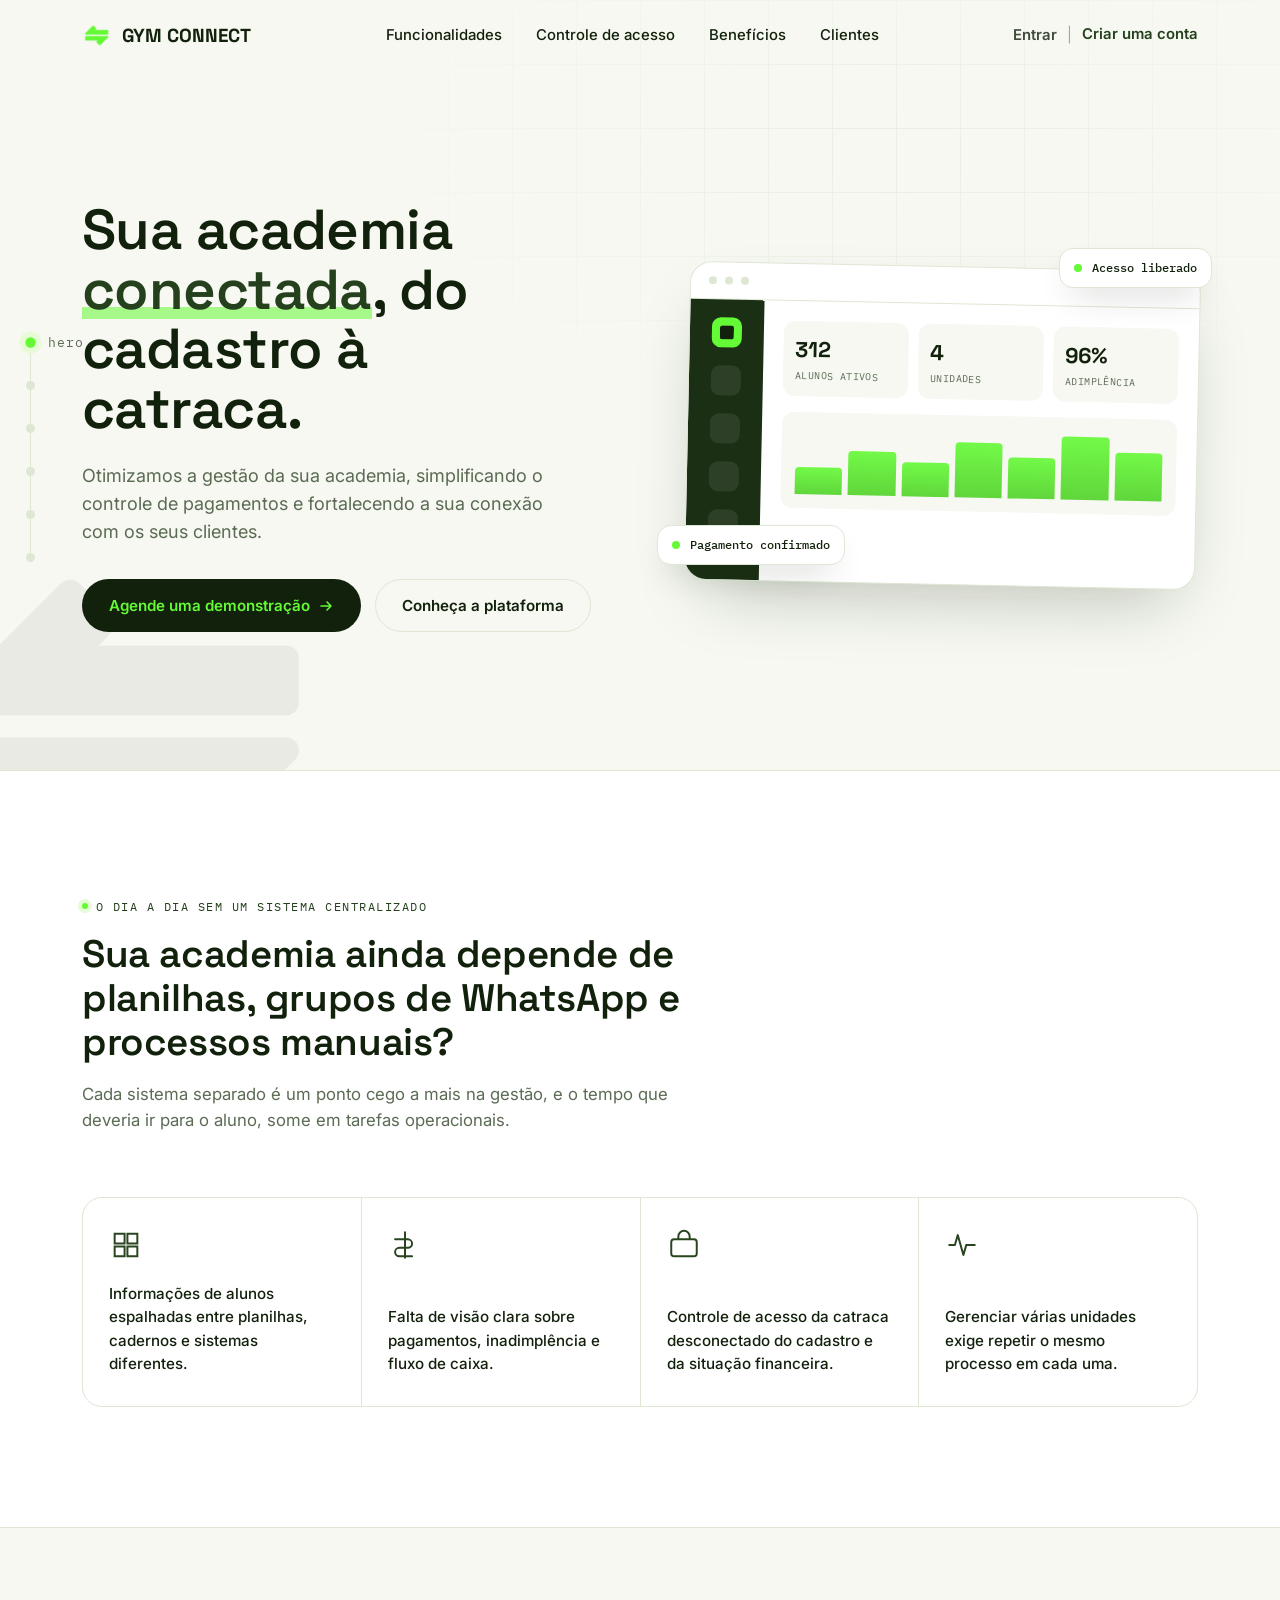
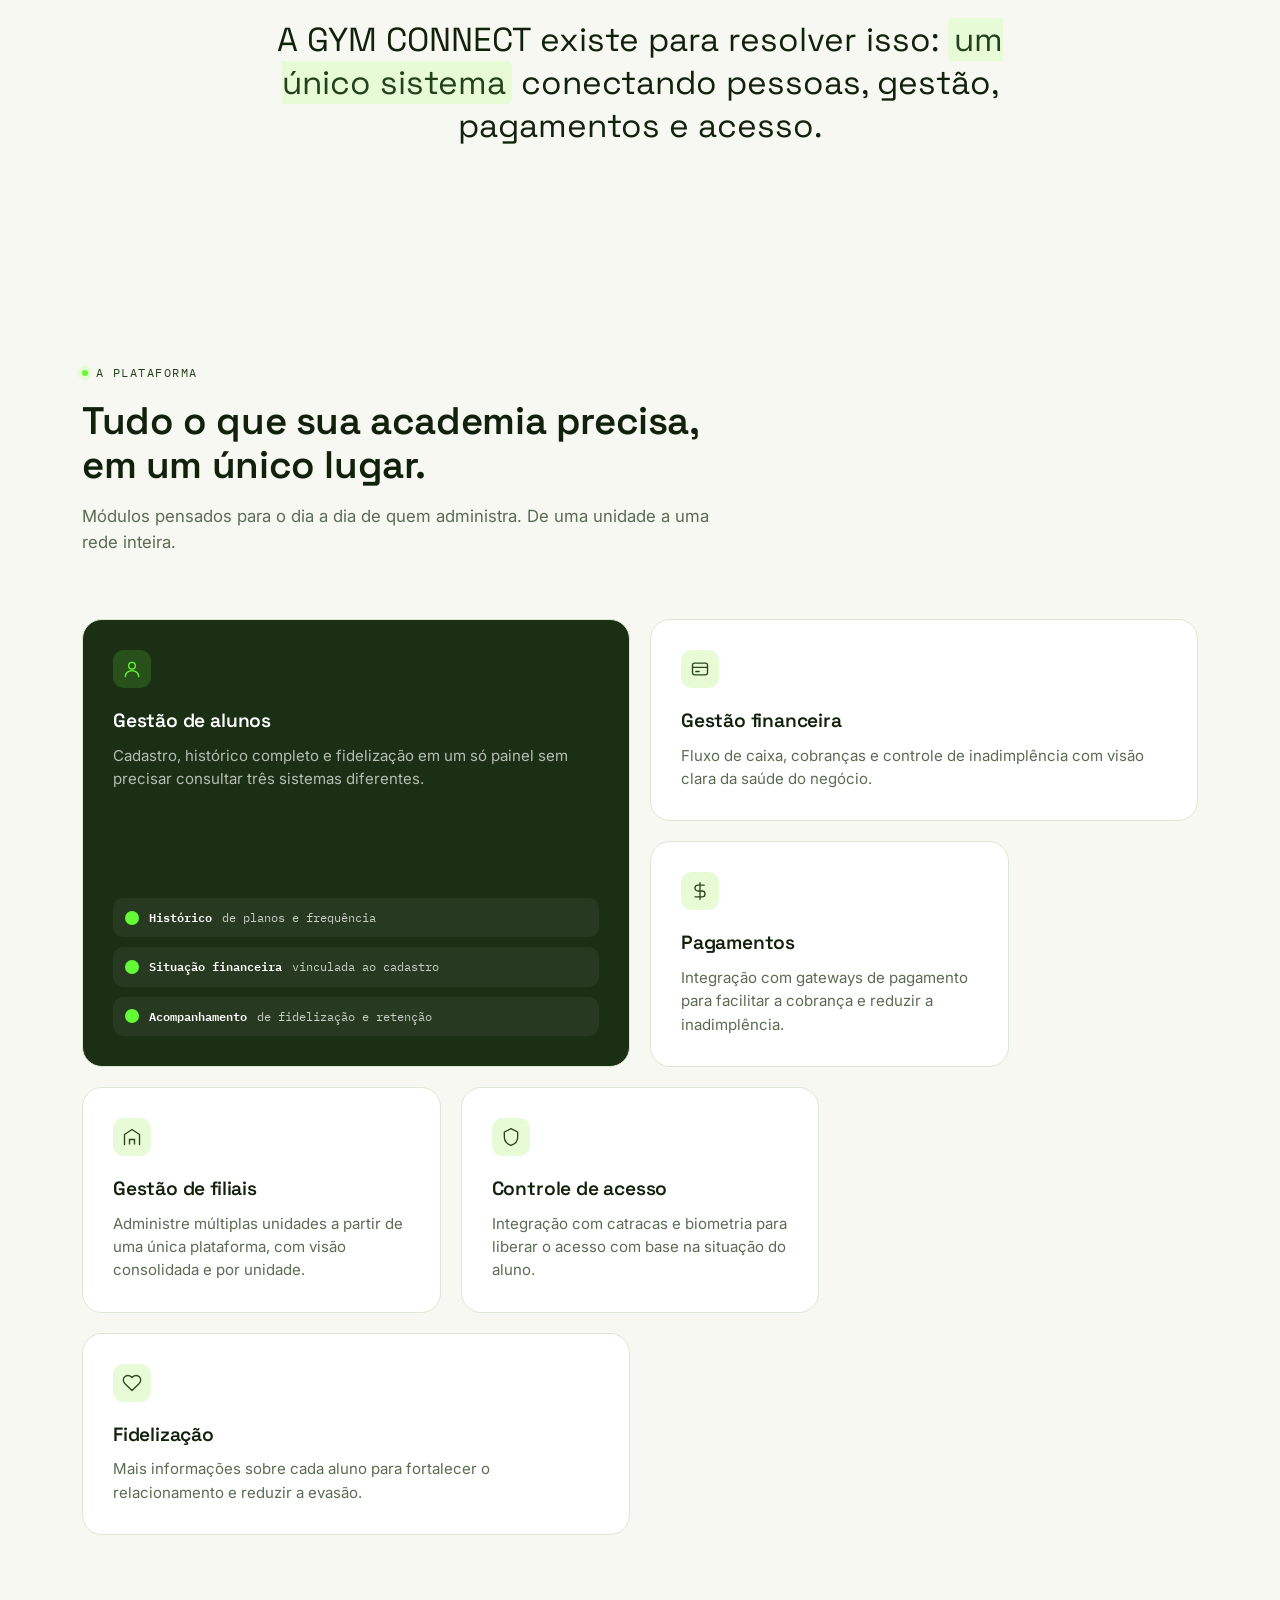
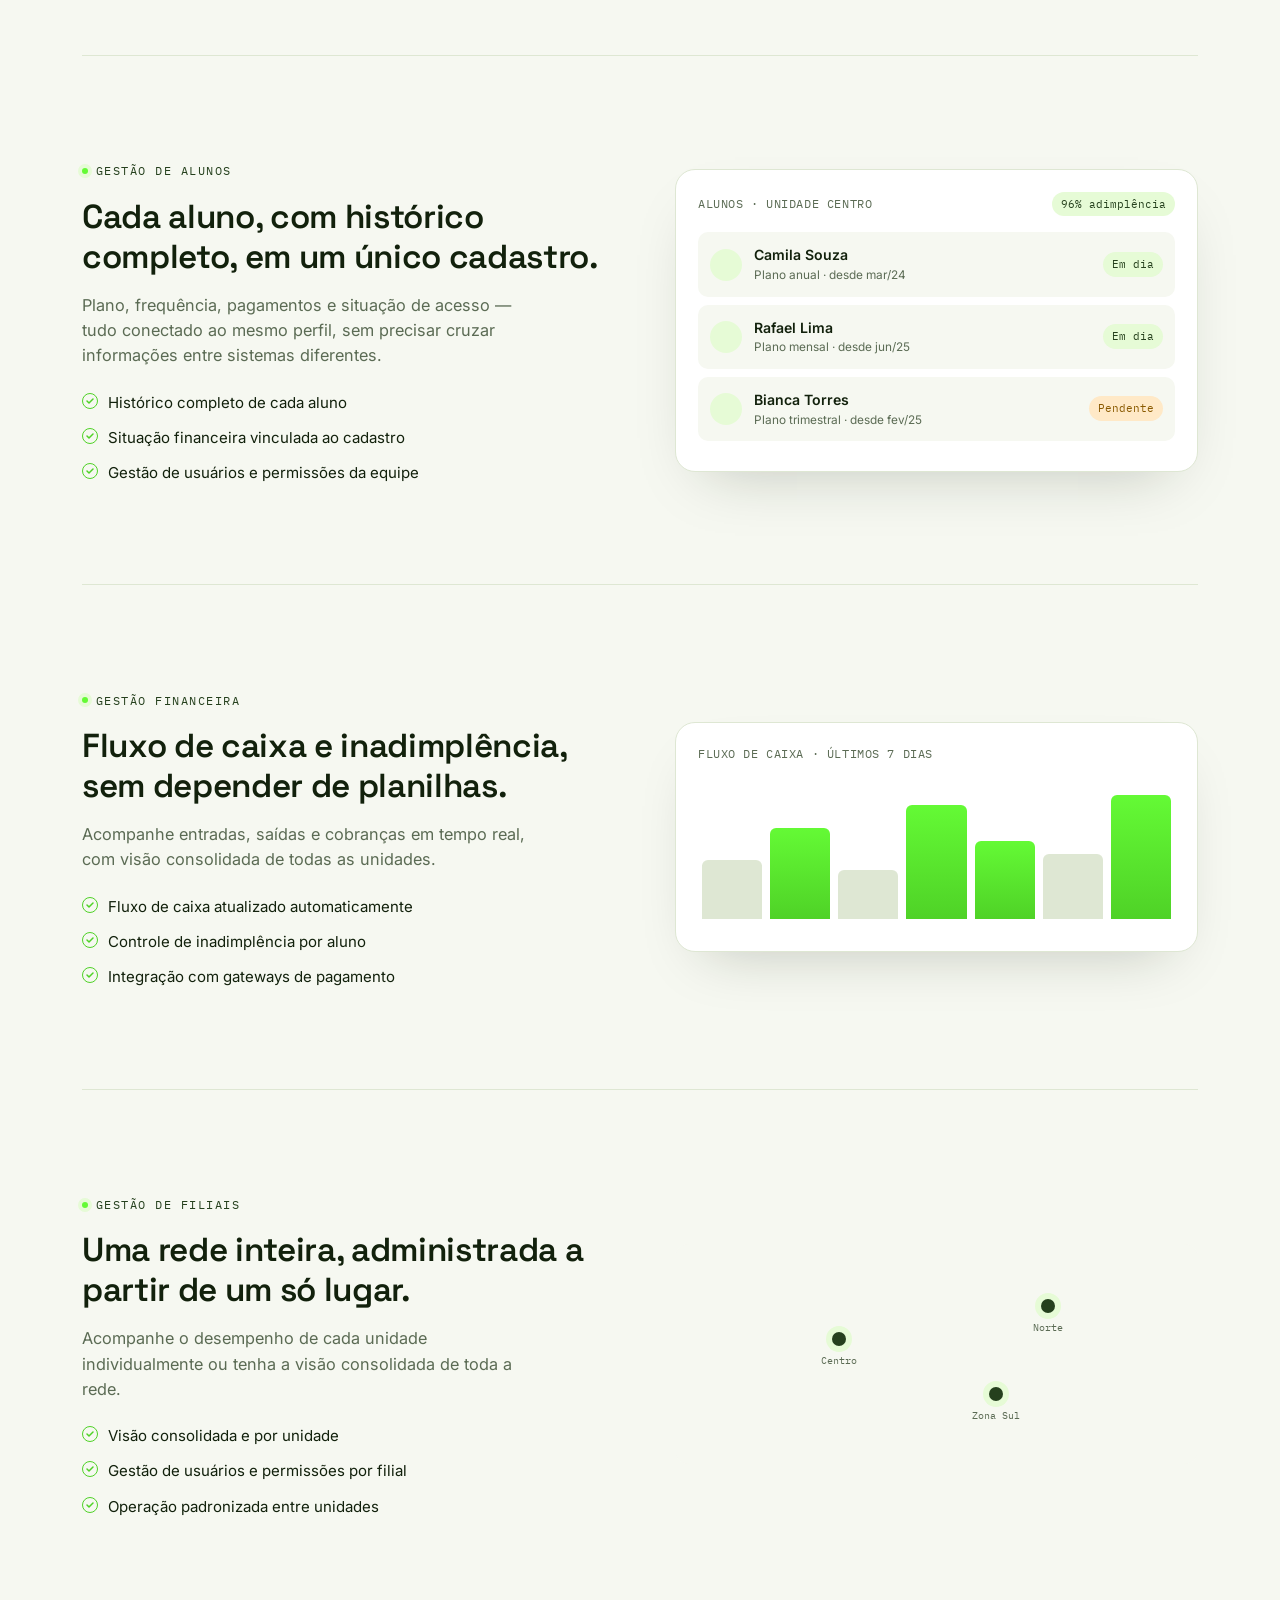
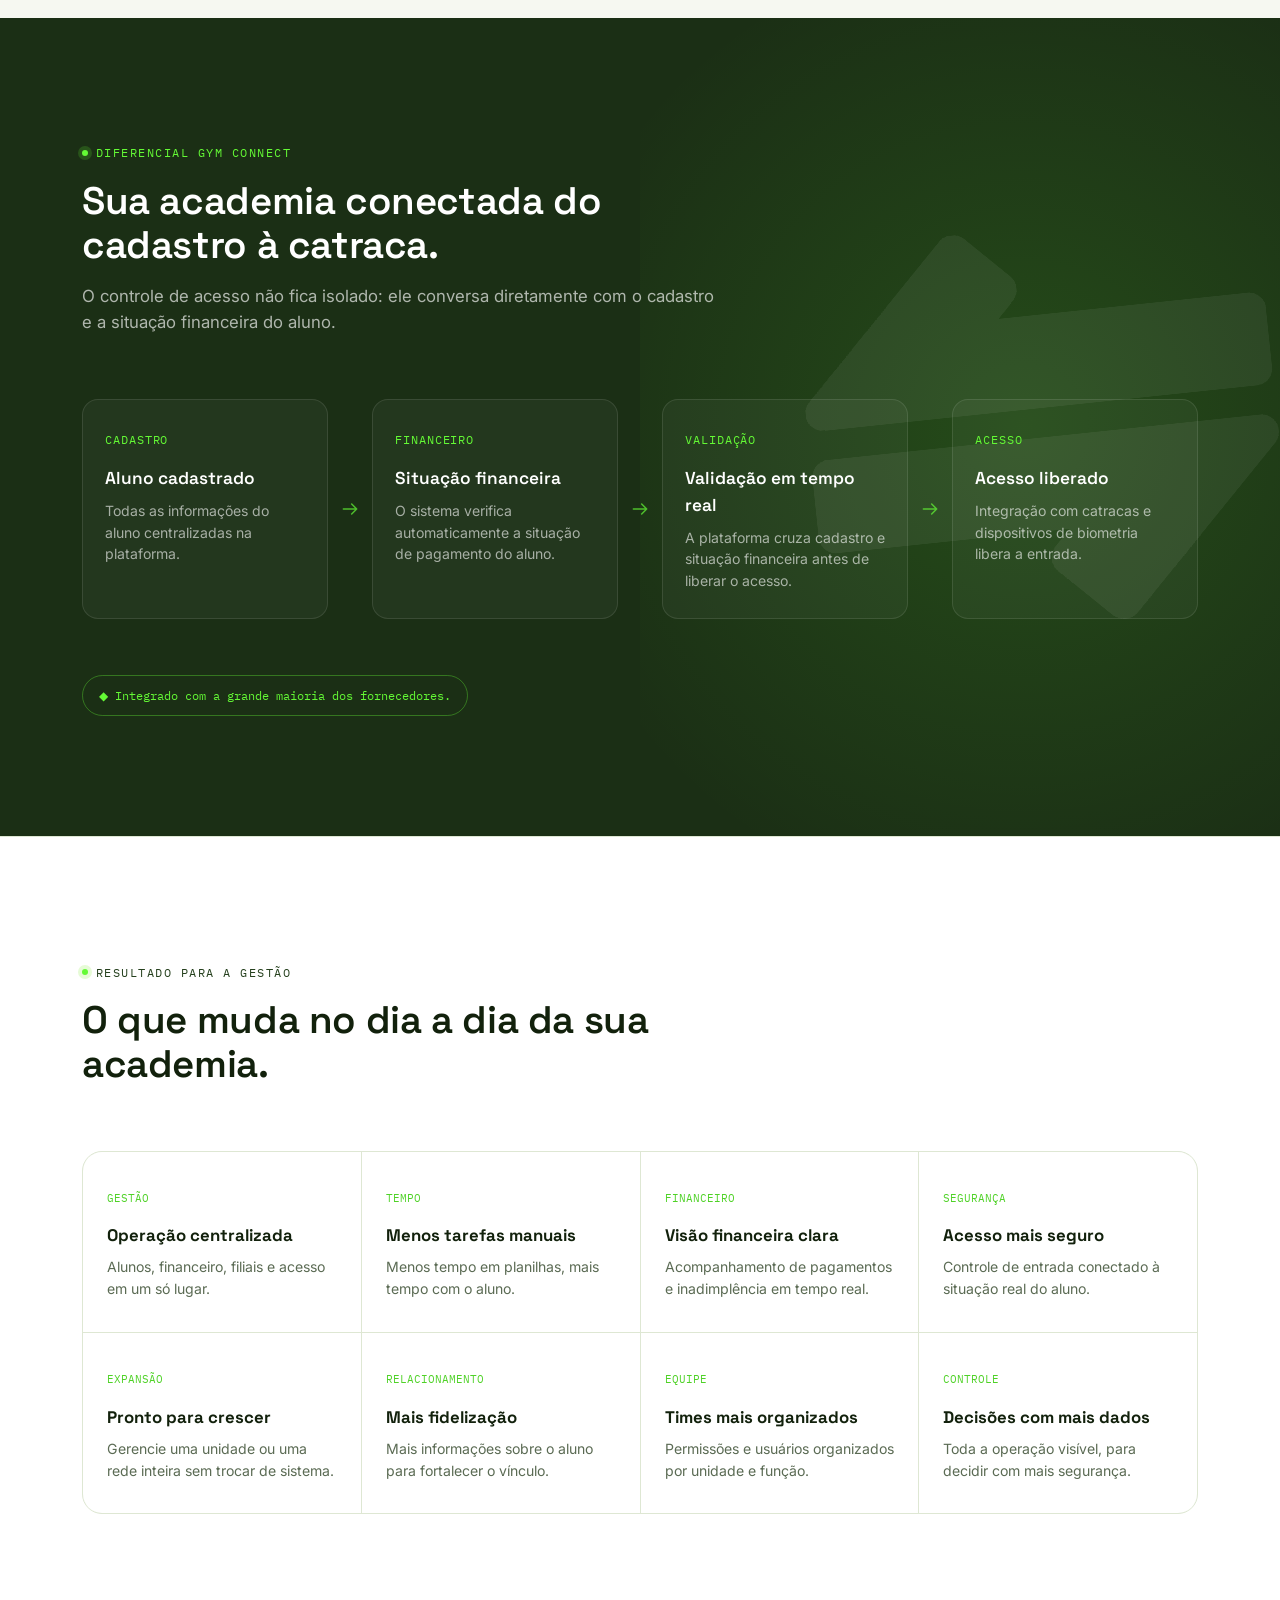
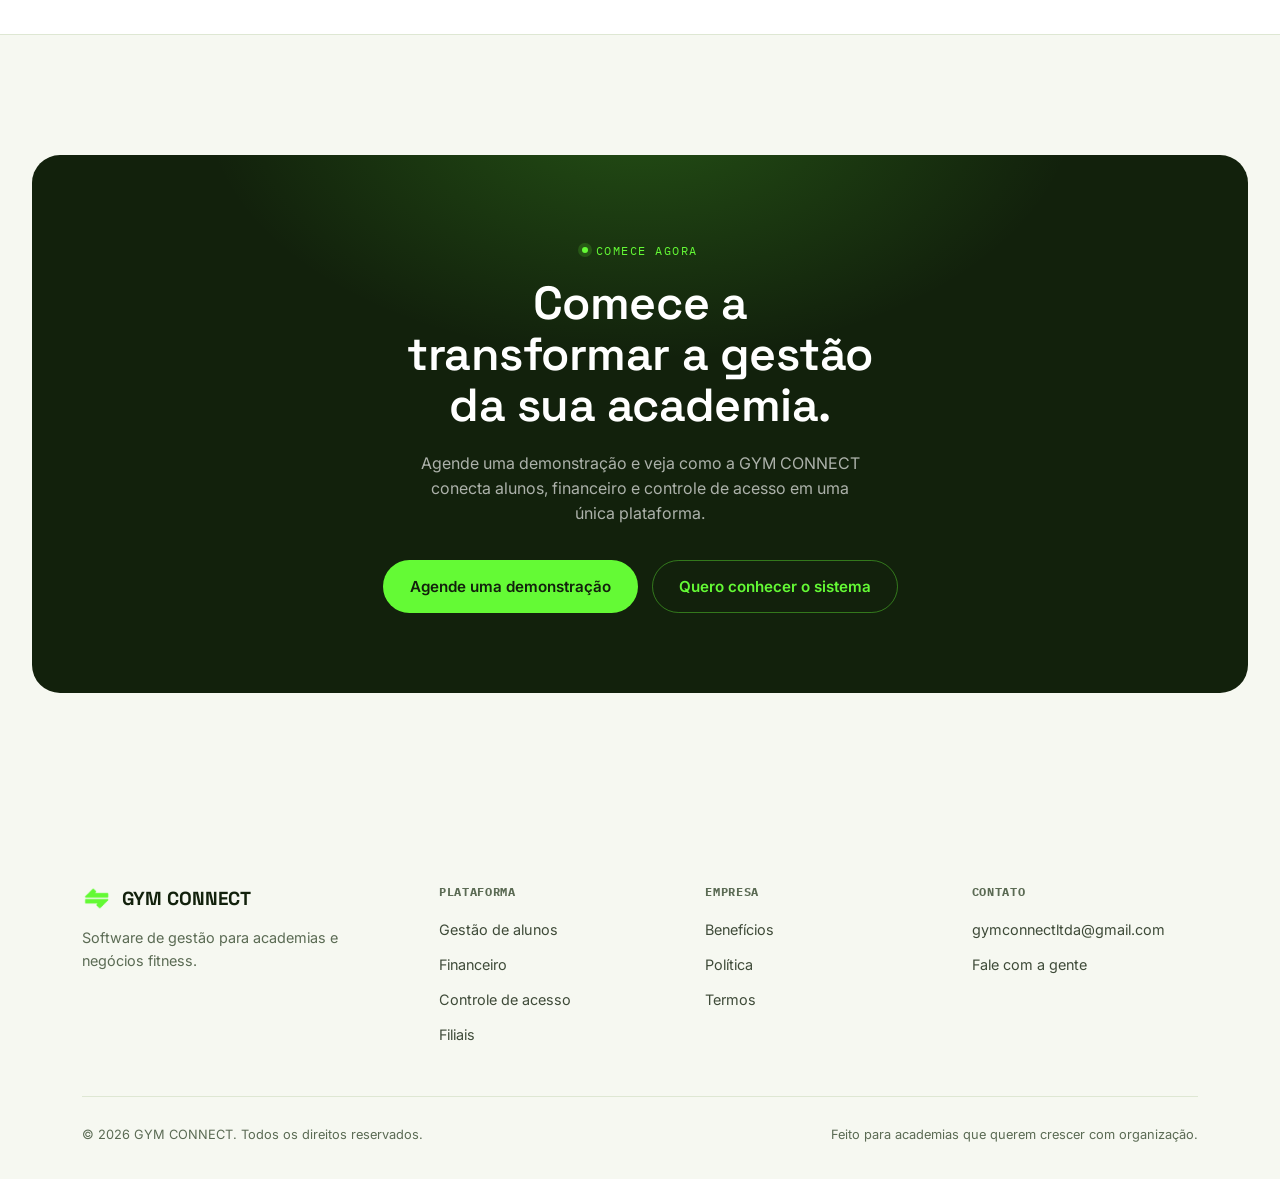
==== commit e7d8d990: "feat: add termns" ====
--- a/index.html
+++ b/index.html
@@ -1,337 +1,794 @@
-<!DOCTYPE html>
+<!doctype html>
 <html lang="pt-BR">
-<head>
-<meta charset="UTF-8">
-<meta name="viewport" content="width=device-width, initial-scale=1.0">
-<title>GYM CONNECT — Sua academia conectada, do cadastro à catraca</title>
-<meta name="description" content="GYM CONNECT é o software de gestão que centraliza alunos, financeiro, filiais e controle de acesso da sua academia em uma única plataforma.">
-<meta property="og:title" content="GYM CONNECT — Software de gestão para academias">
-<meta property="og:description" content="Centralize alunos, financeiro, filiais e controle de acesso por catraca em uma única plataforma.">
-<meta property="og:type" content="website">
-<link rel="preconnect" href="https://fonts.googleapis.com">
-<link rel="preconnect" href="https://fonts.gstatic.com" crossorigin>
-<link href="https://fonts.googleapis.com/css2?family=Space+Grotesk:wght@500;600;700&family=Inter:wght@400;500;600;700&family=IBM+Plex+Mono:wght@500&display=swap" rel="stylesheet">
-<link rel="stylesheet" href="./assets/css/style.css">
-</head>
-<body>
-
-<!-- Checkpoint rail -->
-<nav class="rail" aria-hidden="true">
-  <div class="rail-node active" data-label="hero" data-target="hero"></div>
-  <div class="rail-line"></div>
-  <div class="rail-node" data-label="dores" data-target="problem"></div>
-  <div class="rail-line"></div>
-  <div class="rail-node" data-label="módulos" data-target="features"></div>
-  <div class="rail-line"></div>
-  <div class="rail-node" data-label="acesso" data-target="access"></div>
-  <div class="rail-line"></div>
-  <div class="rail-node" data-label="benefícios" data-target="benefits"></div>
-  <div class="rail-line"></div>
-  <div class="rail-node" data-label="contato" data-target="cta-final"></div>
-</nav>
-
-<header class="nav" id="siteNav">
-  <div class="wrap nav-inner">
-    <a href="#hero" class="logo"><span class="logo-mark"><img src="assets/img/logo.webp" alt="GYM CONNECT"></span><span class="logo-text">GYM CONNECT</span></a>
-    <div class="nav-links">
+  <head>
+    <meta charset="UTF-8" />
+    <meta name="viewport" content="width=device-width, initial-scale=1.0" />
+    <title>GYM CONNECT — Sua academia conectada, do cadastro à catraca</title>
+    <meta
+      name="description"
+      content="GYM CONNECT é o software de gestão que centraliza alunos, financeiro, filiais e controle de acesso da sua academia em uma única plataforma."
+    />
+    <meta
+      property="og:title"
+      content="GYM CONNECT — Software de gestão para academias"
+    />
+    <meta
+      property="og:description"
+      content="Centralize alunos, financeiro, filiais e controle de acesso por catraca em uma única plataforma."
+    />
+    <meta property="og:type" content="website" />
+    <link rel="preconnect" href="https://fonts.googleapis.com" />
+    <link rel="preconnect" href="https://fonts.gstatic.com" crossorigin />
+    <link
+      href="https://fonts.googleapis.com/css2?family=Space+Grotesk:wght@500;600;700&family=Inter:wght@400;500;600;700&family=IBM+Plex+Mono:wght@500&display=swap"
+      rel="stylesheet"
+    />
+    <link rel="stylesheet" href="./assets/css/style.css" />
+  </head>
+  <body>
+    <!-- Checkpoint rail -->
+    <nav class="rail" aria-hidden="true">
+      <div class="rail-node active" data-label="hero" data-target="hero"></div>
+      <div class="rail-line"></div>
+      <div class="rail-node" data-label="dores" data-target="problem"></div>
+      <div class="rail-line"></div>
+      <div class="rail-node" data-label="módulos" data-target="features"></div>
+      <div class="rail-line"></div>
+      <div class="rail-node" data-label="acesso" data-target="access"></div>
+      <div class="rail-line"></div>
+      <div
+        class="rail-node"
+        data-label="benefícios"
+        data-target="benefits"
+      ></div>
+      <div class="rail-line"></div>
+      <div class="rail-node" data-label="contato" data-target="cta-final"></div>
+    </nav>
+
+    <header class="nav" id="siteNav">
+      <div class="wrap nav-inner">
+        <a href="#hero" class="logo"
+          ><span class="logo-mark"
+            ><img src="assets/img/logo.webp" alt="GYM CONNECT" /></span
+          ><span class="logo-text">GYM CONNECT</span></a
+        >
+        <div class="nav-links">
+          <a href="#features">Funcionalidades</a>
+          <a href="#access">Controle de acesso</a>
+          <a href="#benefits">Benefícios</a>
+          <a href="#proof">Clientes</a>
+        </div>
+        <div class="nav-cta">
+          <a href="https://app.gymconect.com.br/" class="nav-link-plain"
+            >Entrar</a
+          >
+          <span class="nav-cta-sep">|</span>
+          <a href="#" class="nav-link-accent">Criar uma conta</a>
+        </div>
+        <button class="nav-toggle" id="navToggle" aria-label="Abrir menu">
+          <span></span><span></span><span></span>
+        </button>
+      </div>
+    </header>
+
+    <div class="mobile-menu" id="mobileMenu">
+      <button class="mobile-close" id="mobileClose" aria-label="Fechar menu">
+        ×
+      </button>
       <a href="#features">Funcionalidades</a>
       <a href="#access">Controle de acesso</a>
       <a href="#benefits">Benefícios</a>
       <a href="#proof">Clientes</a>
-    </div>
-    <div class="nav-cta">
-      <a href="https://app.gymconect.com.br/" class="nav-link-plain">Entrar</a>
-      <span class="nav-cta-sep">|</span>
-      <a href="#" class="nav-link-accent">Criar uma conta</a>
-    </div>
-    <button class="nav-toggle" id="navToggle" aria-label="Abrir menu"><span></span><span></span><span></span></button>
-  </div>
-</header>
-
-<div class="mobile-menu" id="mobileMenu">
-  <button class="mobile-close" id="mobileClose" aria-label="Fechar menu">×</button>
-  <a href="#features">Funcionalidades</a>
-  <a href="#access">Controle de acesso</a>
-  <a href="#benefits">Benefícios</a>
-  <a href="#proof">Clientes</a>
-  <div class="mobile-auth">
-    <a href="#" class="nav-link-plain">Entrar</a>
-    <a href="#" class="btn btn-primary">Criar uma conta</a>
-  </div>
-</div>
-
-<main>
-  <!-- HERO -->
-  <section class="hero" id="hero">
-    <div class="hero-grid-bg"></div>
-    <img class="watermark" src="assets/img/logo.webp" alt="" aria-hidden="true">
-    <div class="wrap hero-inner">
-      <div class="hero-copy">
-        <h1>Sua academia <span class="hl">conectada</span>, do cadastro à catraca.</h1>
-        <p class="lead">Otimizamos a gestão da sua academia, simplificando o controle de pagamentos e fortalecendo a sua conexão com os seus clientes.</p>
-        <div class="hero-ctas">
-          <button type="button" class="btn btn-primary js-open-demo-modal">Agende uma demonstração
-            <svg width="16" height="16" viewBox="0 0 16 16" fill="none"><path d="M3 8h10M9 4l4 4-4 4" stroke="currentColor" stroke-width="1.6" stroke-linecap="round" stroke-linejoin="round"/></svg>
-          </button>
-          <a href="#features" class="btn btn-ghost">Conheça a plataforma</a>
-        </div>
-
-      </div>
-      <div class="hero-visual reveal">
-        <div class="dash-card">
-          <div class="dash-topbar">
-            <span class="tdot"></span><span class="tdot"></span><span class="tdot"></span>
-          </div>
-          <div class="dash-body">
-            <div class="dash-side">
-              <div class="ic active">
-                <svg width="14" height="14" viewBox="0 0 24 24" fill="none"><rect width="24" height="24" rx="5" fill="#12210C"/></svg>
-              </div>
-              <div class="ic"></div><div class="ic"></div><div class="ic"></div><div class="ic"></div>
-            </div>
-            <div class="dash-main">
-              <div class="dash-kpis">
-                <div class="kpi"><div class="n">312</div><div class="l">Alunos ativos</div></div>
-                <div class="kpi"><div class="n">4</div><div class="l">Unidades</div></div>
-                <div class="kpi"><div class="n">96%</div><div class="l">Adimplência</div></div>
-              </div>
-              <div class="dash-chart">
-                <i style="height:40%"></i><i style="height:65%"></i><i style="height:50%"></i>
-                <i style="height:80%"></i><i style="height:60%"></i><i style="height:92%"></i><i style="height:70%"></i>
-              </div>
-            </div>
-          </div>
-        </div>
-        <div class="float-chip chip-access"><span class="fdot"></span><span>Acesso liberado</span></div>
-        <div class="float-chip chip-pay"><span class="fdot"></span><span>Pagamento confirmado</span></div>
+      <div class="mobile-auth">
+        <a href="#" class="nav-link-plain">Entrar</a>
+        <a href="#" class="btn btn-primary">Criar uma conta</a>
       </div>
     </div>
-  </section>
-
-  <!-- PROBLEMA -->
-  <section class="section problem" id="problem">
-    <div class="wrap">
-      <div class="section-head reveal">
-        <span class="eyebrow">O dia a dia sem um sistema centralizado</span>
-        <h2>Sua academia ainda depende de planilhas, grupos de WhatsApp e processos manuais?</h2>
-        <p>Cada sistema separado é um ponto cego a mais na gestão, e o tempo que deveria ir para o aluno, some em tarefas operacionais.</p>
+
+    <main>
+      <!-- HERO -->
+      <section class="hero" id="hero">
+        <div class="hero-grid-bg"></div>
+        <img
+          class="watermark"
+          src="assets/img/logo.webp"
+          alt=""
+          aria-hidden="true"
+        />
+        <div class="wrap hero-inner">
+          <div class="hero-copy">
+            <h1>
+              Sua academia <span class="hl">conectada</span>, do cadastro à
+              catraca.
+            </h1>
+            <p class="lead">
+              Otimizamos a gestão da sua academia, simplificando o controle de
+              pagamentos e fortalecendo a sua conexão com os seus clientes.
+            </p>
+            <div class="hero-ctas">
+              <button type="button" class="btn btn-primary js-open-demo-modal">
+                Agende uma demonstração
+                <svg width="16" height="16" viewBox="0 0 16 16" fill="none">
+                  <path
+                    d="M3 8h10M9 4l4 4-4 4"
+                    stroke="currentColor"
+                    stroke-width="1.6"
+                    stroke-linecap="round"
+                    stroke-linejoin="round"
+                  />
+                </svg>
+              </button>
+              <a href="#features" class="btn btn-ghost">Conheça a plataforma</a>
+            </div>
+          </div>
+          <div class="hero-visual reveal">
+            <div class="dash-card">
+              <div class="dash-topbar">
+                <span class="tdot"></span><span class="tdot"></span
+                ><span class="tdot"></span>
+              </div>
+              <div class="dash-body">
+                <div class="dash-side">
+                  <div class="ic active">
+                    <svg width="14" height="14" viewBox="0 0 24 24" fill="none">
+                      <rect width="24" height="24" rx="5" fill="#12210C" />
+                    </svg>
+                  </div>
+                  <div class="ic"></div>
+                  <div class="ic"></div>
+                  <div class="ic"></div>
+                  <div class="ic"></div>
+                </div>
+                <div class="dash-main">
+                  <div class="dash-kpis">
+                    <div class="kpi">
+                      <div class="n">312</div>
+                      <div class="l">Alunos ativos</div>
+                    </div>
+                    <div class="kpi">
+                      <div class="n">4</div>
+                      <div class="l">Unidades</div>
+                    </div>
+                    <div class="kpi">
+                      <div class="n">96%</div>
+                      <div class="l">Adimplência</div>
+                    </div>
+                  </div>
+                  <div class="dash-chart">
+                    <i style="height: 40%"></i><i style="height: 65%"></i
+                    ><i style="height: 50%"></i> <i style="height: 80%"></i
+                    ><i style="height: 60%"></i><i style="height: 92%"></i
+                    ><i style="height: 70%"></i>
+                  </div>
+                </div>
+              </div>
+            </div>
+            <div class="float-chip chip-access">
+              <span class="fdot"></span><span>Acesso liberado</span>
+            </div>
+            <div class="float-chip chip-pay">
+              <span class="fdot"></span><span>Pagamento confirmado</span>
+            </div>
+          </div>
+        </div>
+      </section>
+
+      <!-- PROBLEMA -->
+      <section class="section problem" id="problem">
+        <div class="wrap">
+          <div class="section-head reveal">
+            <span class="eyebrow">O dia a dia sem um sistema centralizado</span>
+            <h2>
+              Sua academia ainda depende de planilhas, grupos de WhatsApp e
+              processos manuais?
+            </h2>
+            <p>
+              Cada sistema separado é um ponto cego a mais na gestão, e o tempo
+              que deveria ir para o aluno, some em tarefas operacionais.
+            </p>
+          </div>
+          <div class="problem-grid reveal">
+            <div class="problem-cell">
+              <svg class="pi" viewBox="0 0 24 24" fill="none">
+                <path
+                  d="M4 4h7v7H4V4zM13 4h7v7h-7V4zM4 13h7v7H4v-7zM13 13h7v7h-7v-7z"
+                  stroke="#29451F"
+                  stroke-width="1.4"
+                />
+              </svg>
+              <p>
+                Informações de alunos espalhadas entre planilhas, cadernos e
+                sistemas diferentes.
+              </p>
+            </div>
+            <div class="problem-cell">
+              <svg class="pi" viewBox="0 0 24 24" fill="none">
+                <path
+                  d="M12 3v18M5 8h9a3 3 0 010 6H8a3 3 0 000 6h9"
+                  stroke="#29451F"
+                  stroke-width="1.4"
+                  stroke-linecap="round"
+                />
+              </svg>
+              <p>
+                Falta de visão clara sobre pagamentos, inadimplência e fluxo de
+                caixa.
+              </p>
+            </div>
+            <div class="problem-cell">
+              <svg class="pi" viewBox="0 0 24 24" fill="none">
+                <rect
+                  x="3"
+                  y="8"
+                  width="18"
+                  height="12"
+                  rx="2"
+                  stroke="#29451F"
+                  stroke-width="1.4"
+                />
+                <path
+                  d="M8 8V6a4 4 0 018 0v2"
+                  stroke="#29451F"
+                  stroke-width="1.4"
+                />
+              </svg>
+              <p>
+                Controle de acesso da catraca desconectado do cadastro e da
+                situação financeira.
+              </p>
+            </div>
+            <div class="problem-cell">
+              <svg class="pi" viewBox="0 0 24 24" fill="none">
+                <path
+                  d="M3 12h4l2-7 4 14 2-7h6"
+                  stroke="#29451F"
+                  stroke-width="1.4"
+                  stroke-linecap="round"
+                  stroke-linejoin="round"
+                />
+              </svg>
+              <p>
+                Gerenciar várias unidades exige repetir o mesmo processo em cada
+                uma.
+              </p>
+            </div>
+          </div>
+        </div>
+      </section>
+
+      <div class="bridge wrap reveal">
+        <p>
+          A GYM CONNECT existe para resolver isso:
+          <span class="lime">um único sistema</span> conectando pessoas, gestão,
+          pagamentos e acesso.
+        </p>
       </div>
-      <div class="problem-grid reveal">
-        <div class="problem-cell">
-          <svg class="pi" viewBox="0 0 24 24" fill="none"><path d="M4 4h7v7H4V4zM13 4h7v7h-7V4zM4 13h7v7H4v-7zM13 13h7v7h-7v-7z" stroke="#29451F" stroke-width="1.4"/></svg>
-          <p>Informações de alunos espalhadas entre planilhas, cadernos e sistemas diferentes.</p>
-        </div>
-        <div class="problem-cell">
-          <svg class="pi" viewBox="0 0 24 24" fill="none"><path d="M12 3v18M5 8h9a3 3 0 010 6H8a3 3 0 000 6h9" stroke="#29451F" stroke-width="1.4" stroke-linecap="round"/></svg>
-          <p>Falta de visão clara sobre pagamentos, inadimplência e fluxo de caixa.</p>
-        </div>
-        <div class="problem-cell">
-          <svg class="pi" viewBox="0 0 24 24" fill="none"><rect x="3" y="8" width="18" height="12" rx="2" stroke="#29451F" stroke-width="1.4"/><path d="M8 8V6a4 4 0 018 0v2" stroke="#29451F" stroke-width="1.4"/></svg>
-          <p>Controle de acesso da catraca desconectado do cadastro e da situação financeira.</p>
-        </div>
-        <div class="problem-cell">
-          <svg class="pi" viewBox="0 0 24 24" fill="none"><path d="M3 12h4l2-7 4 14 2-7h6" stroke="#29451F" stroke-width="1.4" stroke-linecap="round" stroke-linejoin="round"/></svg>
-          <p>Gerenciar várias unidades exige repetir o mesmo processo em cada uma.</p>
-        </div>
-      </div>
-    </div>
-  </section>
-
-  <div class="bridge wrap reveal">
-    <p>A GYM CONNECT existe para resolver isso: <span class="lime">um único sistema</span> conectando pessoas, gestão, pagamentos e acesso.</p>
-  </div>
-
-  <!-- FUNCIONALIDADES -->
-  <section class="section" id="features">
-    <div class="wrap">
-      <div class="section-head reveal">
-        <span class="eyebrow">A plataforma</span>
-        <h2>Tudo o que sua academia precisa, em um único lugar.</h2>
-        <p>Módulos pensados para o dia a dia de quem administra. De uma unidade a uma rede inteira.</p>
-      </div>
-
-      <div class="bento reveal">
-        <div class="feat f-1">
-          <div>
-            <div class="feat-icon"><svg width="18" height="18" viewBox="0 0 24 24" fill="none"><path d="M12 12a4 4 0 100-8 4 4 0 000 8zM4 21c0-4 3.5-7 8-7s8 3 8 7" stroke="#64FA35" stroke-width="1.6" stroke-linecap="round"/></svg></div>
-            <h3>Gestão de alunos</h3>
-            <p>Cadastro, histórico completo e fidelização em um só painel sem precisar consultar três sistemas diferentes.</p>
-          </div>
-          <ul class="mini-list">
-            <li><span class="ok"></span> <b>Histórico</b> de planos e frequência</li>
-            <li><span class="ok"></span> <b>Situação financeira</b> vinculada ao cadastro</li>
-            <li><span class="ok"></span> <b>Acompanhamento</b> de fidelização e retenção</li>
-          </ul>
-        </div>
-
-        <div class="feat f-2">
-          <div class="feat-icon"><svg width="18" height="18" viewBox="0 0 24 24" fill="none"><path d="M3 10h18M7 15h4" stroke="#29451F" stroke-width="1.6" stroke-linecap="round"/><rect x="3" y="5" width="18" height="14" rx="2.5" stroke="#29451F" stroke-width="1.6"/></svg></div>
-          <h3>Gestão financeira</h3>
-          <p>Fluxo de caixa, cobranças e controle de inadimplência com visão clara da saúde do negócio.</p>
-        </div>
-
-        <div class="feat f-3">
-          <div class="feat-icon"><svg width="18" height="18" viewBox="0 0 24 24" fill="none"><path d="M12 2v20M17 5H9.5a3.5 3.5 0 000 7h5a3.5 3.5 0 010 7H6" stroke="#29451F" stroke-width="1.6" stroke-linecap="round"/></svg></div>
-          <h3>Pagamentos</h3>
-          <p>Integração com gateways de pagamento para facilitar a cobrança e reduzir a inadimplência.</p>
-        </div>
-
-        <div class="feat f-4">
-          <div class="feat-icon"><svg width="18" height="18" viewBox="0 0 24 24" fill="none"><path d="M3 21V9l9-6 9 6v12" stroke="#29451F" stroke-width="1.6" stroke-linecap="round" stroke-linejoin="round"/><path d="M9 21v-6h6v6" stroke="#29451F" stroke-width="1.6"/></svg></div>
-          <h3>Gestão de filiais</h3>
-          <p>Administre múltiplas unidades a partir de uma única plataforma, com visão consolidada e por unidade.</p>
-        </div>
-
-        <div class="feat f-5">
-          <div class="feat-icon"><svg width="18" height="18" viewBox="0 0 24 24" fill="none"><path d="M12 2l8 4v6c0 5-3.4 8.6-8 10-4.6-1.4-8-5-8-10V6l8-4z" stroke="#29451F" stroke-width="1.6" stroke-linejoin="round"/></svg></div>
-          <h3>Controle de acesso</h3>
-          <p>Integração com catracas e biometria para liberar o acesso com base na situação do aluno.</p>
-        </div>
-
-        <div class="feat f-6">
-          <div class="feat-icon"><svg width="18" height="18" viewBox="0 0 24 24" fill="none"><path d="M20.8 4.6a5.5 5.5 0 00-7.8 0L12 5.6l-1-1a5.5 5.5 0 10-7.8 7.8l1 1L12 21l7.8-7.6 1-1a5.5 5.5 0 000-7.8z" stroke="#29451F" stroke-width="1.6" stroke-linejoin="round"/></svg></div>
-          <h3>Fidelização</h3>
-          <p>Mais informações sobre cada aluno para fortalecer o relacionamento e reduzir a evasão.</p>
-        </div>
-      </div>
-    </div>
-  </section>
-
-  <!-- DETALHE: ALUNOS -->
-  <section class="wrap">
-    <div class="detail-row reveal">
-      <div class="detail-copy">
-        <span class="eyebrow">Gestão de alunos</span>
-        <h3>Cada aluno, com histórico completo, em um único cadastro.</h3>
-        <p>Plano, frequência, pagamentos e situação de acesso — tudo conectado ao mesmo perfil, sem precisar cruzar informações entre sistemas diferentes.</p>
-        <ul>
-          <li><svg width="16" height="16" viewBox="0 0 16 16" fill="none"><circle cx="8" cy="8" r="7.5" stroke="#4FD227"/><path d="M5 8l2 2 4-4" stroke="#4FD227" stroke-width="1.5" stroke-linecap="round" stroke-linejoin="round"/></svg> Histórico completo de cada aluno</li>
-          <li><svg width="16" height="16" viewBox="0 0 16 16" fill="none"><circle cx="8" cy="8" r="7.5" stroke="#4FD227"/><path d="M5 8l2 2 4-4" stroke="#4FD227" stroke-width="1.5" stroke-linecap="round" stroke-linejoin="round"/></svg> Situação financeira vinculada ao cadastro</li>
-          <li><svg width="16" height="16" viewBox="0 0 16 16" fill="none"><circle cx="8" cy="8" r="7.5" stroke="#4FD227"/><path d="M5 8l2 2 4-4" stroke="#4FD227" stroke-width="1.5" stroke-linecap="round" stroke-linejoin="round"/></svg> Gestão de usuários e permissões da equipe</li>
-        </ul>
-      </div>
-      <div class="detail-visual">
-        <div class="panel">
-          <div class="panel-head"><span class="ptitle">Alunos · Unidade Centro</span><span class="status ok">96% adimplência</span></div>
-          <div class="row-item"><div class="avatar"></div><div class="rt"><div class="rname">Camila Souza</div><div class="rsub">Plano anual · desde mar/24</div></div><span class="status ok">Em dia</span></div>
-          <div class="row-item"><div class="avatar"></div><div class="rt"><div class="rname">Rafael Lima</div><div class="rsub">Plano mensal · desde jun/25</div></div><span class="status ok">Em dia</span></div>
-          <div class="row-item"><div class="avatar"></div><div class="rt"><div class="rname">Bianca Torres</div><div class="rsub">Plano trimestral · desde fev/25</div></div><span class="status warn">Pendente</span></div>
-        </div>
-      </div>
-    </div>
-
-    <!-- DETALHE: FINANCEIRO -->
-    <div class="detail-row rev reveal">
-      <div class="detail-copy">
-        <span class="eyebrow">Gestão financeira</span>
-        <h3>Fluxo de caixa e inadimplência, sem depender de planilhas.</h3>
-        <p>Acompanhe entradas, saídas e cobranças em tempo real, com visão consolidada de todas as unidades.</p>
-        <ul>
-          <li><svg width="16" height="16" viewBox="0 0 16 16" fill="none"><circle cx="8" cy="8" r="7.5" stroke="#4FD227"/><path d="M5 8l2 2 4-4" stroke="#4FD227" stroke-width="1.5" stroke-linecap="round" stroke-linejoin="round"/></svg> Fluxo de caixa atualizado automaticamente</li>
-          <li><svg width="16" height="16" viewBox="0 0 16 16" fill="none"><circle cx="8" cy="8" r="7.5" stroke="#4FD227"/><path d="M5 8l2 2 4-4" stroke="#4FD227" stroke-width="1.5" stroke-linecap="round" stroke-linejoin="round"/></svg> Controle de inadimplência por aluno</li>
-          <li><svg width="16" height="16" viewBox="0 0 16 16" fill="none"><circle cx="8" cy="8" r="7.5" stroke="#4FD227"/><path d="M5 8l2 2 4-4" stroke="#4FD227" stroke-width="1.5" stroke-linecap="round" stroke-linejoin="round"/></svg> Integração com gateways de pagamento</li>
-        </ul>
-      </div>
-      <div class="detail-visual">
-        <div class="panel">
-          <div class="panel-head"><span class="ptitle">Fluxo de caixa · últimos 7 dias</span></div>
-          <div class="fin-graph">
-            <div class="bar" style="height:45%"></div>
-            <div class="bar up" style="height:70%"></div>
-            <div class="bar" style="height:38%"></div>
-            <div class="bar up" style="height:88%"></div>
-            <div class="bar up" style="height:60%"></div>
-            <div class="bar" style="height:50%"></div>
-            <div class="bar up" style="height:95%"></div>
-          </div>
-        </div>
-      </div>
-    </div>
-
-    <!-- DETALHE: FILIAIS -->
-    <div class="detail-row reveal">
-      <div class="detail-copy">
-        <span class="eyebrow">Gestão de filiais</span>
-        <h3>Uma rede inteira, administrada a partir de um só lugar.</h3>
-        <p>Acompanhe o desempenho de cada unidade individualmente ou tenha a visão consolidada de toda a rede.</p>
-        <ul>
-          <li><svg width="16" height="16" viewBox="0 0 16 16" fill="none"><circle cx="8" cy="8" r="7.5" stroke="#4FD227"/><path d="M5 8l2 2 4-4" stroke="#4FD227" stroke-width="1.5" stroke-linecap="round" stroke-linejoin="round"/></svg> Visão consolidada e por unidade</li>
-          <li><svg width="16" height="16" viewBox="0 0 16 16" fill="none"><circle cx="8" cy="8" r="7.5" stroke="#4FD227"/><path d="M5 8l2 2 4-4" stroke="#4FD227" stroke-width="1.5" stroke-linecap="round" stroke-linejoin="round"/></svg> Gestão de usuários e permissões por filial</li>
-          <li><svg width="16" height="16" viewBox="0 0 16 16" fill="none"><circle cx="8" cy="8" r="7.5" stroke="#4FD227"/><path d="M5 8l2 2 4-4" stroke="#4FD227" stroke-width="1.5" stroke-linecap="round" stroke-linejoin="round"/></svg> Operação padronizada entre unidades</li>
-        </ul>
-      </div>
-      <div class="detail-visual">
-        <div class="branch-map">
-          <div class="branch-pin" data-city="Centro" style="top:40%; left:30%;"></div>
-          <div class="branch-pin" data-city="Zona Sul" style="top:65%; left:60%;"></div>
-          <div class="branch-pin" data-city="Norte" style="top:25%; left:70%;"></div>
-        </div>
-      </div>
-    </div>
-  </section>
-
-  <!-- CONTROLE DE ACESSO -->
-  <section class="section access" id="access">
-    <img class="watermark" src="assets/img/logo.webp" alt="" aria-hidden="true">
-    <div class="wrap access-inner">
-      <div class="section-head reveal">
-        <span class="eyebrow on-dark">Diferencial GYM CONNECT</span>
-        <h2>Sua academia conectada do cadastro à catraca.</h2>
-        <p>O controle de acesso não fica isolado: ele conversa diretamente com o cadastro e a situação financeira do aluno.</p>
-      </div>
-
-      <div class="flow reveal">
-        <div class="flow-step">
-          <span class="fn">CADASTRO</span>
-          <h4>Aluno cadastrado</h4>
-          <p>Todas as informações do aluno centralizadas na plataforma.</p>
-        </div>
-        <div class="flow-arrow"><svg width="20" height="20" viewBox="0 0 24 24" fill="none"><path d="M4 12h16M14 6l6 6-6 6" stroke="currentColor" stroke-width="1.8" stroke-linecap="round" stroke-linejoin="round"/></svg></div>
-        <div class="flow-step">
-          <span class="fn">FINANCEIRO</span>
-          <h4>Situação financeira</h4>
-          <p>O sistema verifica automaticamente a situação de pagamento do aluno.</p>
-        </div>
-        <div class="flow-arrow"><svg width="20" height="20" viewBox="0 0 24 24" fill="none"><path d="M4 12h16M14 6l6 6-6 6" stroke="currentColor" stroke-width="1.8" stroke-linecap="round" stroke-linejoin="round"/></svg></div>
-        <div class="flow-step">
-          <span class="fn">VALIDAÇÃO</span>
-          <h4>Validação em tempo real</h4>
-          <p>A plataforma cruza cadastro e situação financeira antes de liberar o acesso.</p>
-        </div>
-        <div class="flow-arrow"><svg width="20" height="20" viewBox="0 0 24 24" fill="none"><path d="M4 12h16M14 6l6 6-6 6" stroke="currentColor" stroke-width="1.8" stroke-linecap="round" stroke-linejoin="round"/></svg></div>
-        <div class="flow-step">
-          <span class="fn">ACESSO</span>
-          <h4>Acesso liberado</h4>
-          <p>Integração com catracas e dispositivos de biometria libera a entrada.</p>
-        </div>
-      </div>
-
-      <span class="access-tag reveal">◆ Integrado com a grande maioria dos fornecedores.</span>
-    </div>
-  </section>
-
-  <!-- BENEFÍCIOS -->
-  <section class="section benefits" id="benefits">
-    <div class="wrap">
-      <div class="section-head reveal">
-        <span class="eyebrow">Resultado para a gestão</span>
-        <h2>O que muda no dia a dia da sua academia.</h2>
-      </div>
-      <div class="benefit-grid reveal">
-        <div class="benefit"><span class="bnum">GESTÃO</span><h4>Operação centralizada</h4><p>Alunos, financeiro, filiais e acesso em um só lugar.</p></div>
-        <div class="benefit"><span class="bnum">TEMPO</span><h4>Menos tarefas manuais</h4><p>Menos tempo em planilhas, mais tempo com o aluno.</p></div>
-        <div class="benefit"><span class="bnum">FINANCEIRO</span><h4>Visão financeira clara</h4><p>Acompanhamento de pagamentos e inadimplência em tempo real.</p></div>
-        <div class="benefit"><span class="bnum">SEGURANÇA</span><h4>Acesso mais seguro</h4><p>Controle de entrada conectado à situação real do aluno.</p></div>
-        <div class="benefit"><span class="bnum">EXPANSÃO</span><h4>Pronto para crescer</h4><p>Gerencie uma unidade ou uma rede inteira sem trocar de sistema.</p></div>
-        <div class="benefit"><span class="bnum">RELACIONAMENTO</span><h4>Mais fidelização</h4><p>Mais informações sobre o aluno para fortalecer o vínculo.</p></div>
-        <div class="benefit"><span class="bnum">EQUIPE</span><h4>Times mais organizados</h4><p>Permissões e usuários organizados por unidade e função.</p></div>
-        <div class="benefit"><span class="bnum">CONTROLE</span><h4>Decisões com mais dados</h4><p>Toda a operação visível, para decidir com mais segurança.</p></div>
-      </div>
-    </div>
-  </section>
-
-  <!-- PROVA SOCIAL -->
-  <!-- <section class="section proof" id="proof">
+
+      <!-- FUNCIONALIDADES -->
+      <section class="section" id="features">
+        <div class="wrap">
+          <div class="section-head reveal">
+            <span class="eyebrow">A plataforma</span>
+            <h2>Tudo o que sua academia precisa, em um único lugar.</h2>
+            <p>
+              Módulos pensados para o dia a dia de quem administra. De uma
+              unidade a uma rede inteira.
+            </p>
+          </div>
+
+          <div class="bento reveal">
+            <div class="feat f-1">
+              <div>
+                <div class="feat-icon">
+                  <svg width="18" height="18" viewBox="0 0 24 24" fill="none">
+                    <path
+                      d="M12 12a4 4 0 100-8 4 4 0 000 8zM4 21c0-4 3.5-7 8-7s8 3 8 7"
+                      stroke="#64FA35"
+                      stroke-width="1.6"
+                      stroke-linecap="round"
+                    />
+                  </svg>
+                </div>
+                <h3>Gestão de alunos</h3>
+                <p>
+                  Cadastro, histórico completo e fidelização em um só painel sem
+                  precisar consultar três sistemas diferentes.
+                </p>
+              </div>
+              <ul class="mini-list">
+                <li>
+                  <span class="ok"></span> <b>Histórico</b> de planos e
+                  frequência
+                </li>
+                <li>
+                  <span class="ok"></span> <b>Situação financeira</b> vinculada
+                  ao cadastro
+                </li>
+                <li>
+                  <span class="ok"></span> <b>Acompanhamento</b> de fidelização
+                  e retenção
+                </li>
+              </ul>
+            </div>
+
+            <div class="feat f-2">
+              <div class="feat-icon">
+                <svg width="18" height="18" viewBox="0 0 24 24" fill="none">
+                  <path
+                    d="M3 10h18M7 15h4"
+                    stroke="#29451F"
+                    stroke-width="1.6"
+                    stroke-linecap="round"
+                  />
+                  <rect
+                    x="3"
+                    y="5"
+                    width="18"
+                    height="14"
+                    rx="2.5"
+                    stroke="#29451F"
+                    stroke-width="1.6"
+                  />
+                </svg>
+              </div>
+              <h3>Gestão financeira</h3>
+              <p>
+                Fluxo de caixa, cobranças e controle de inadimplência com visão
+                clara da saúde do negócio.
+              </p>
+            </div>
+
+            <div class="feat f-3">
+              <div class="feat-icon">
+                <svg width="18" height="18" viewBox="0 0 24 24" fill="none">
+                  <path
+                    d="M12 2v20M17 5H9.5a3.5 3.5 0 000 7h5a3.5 3.5 0 010 7H6"
+                    stroke="#29451F"
+                    stroke-width="1.6"
+                    stroke-linecap="round"
+                  />
+                </svg>
+              </div>
+              <h3>Pagamentos</h3>
+              <p>
+                Integração com gateways de pagamento para facilitar a cobrança e
+                reduzir a inadimplência.
+              </p>
+            </div>
+
+            <div class="feat f-4">
+              <div class="feat-icon">
+                <svg width="18" height="18" viewBox="0 0 24 24" fill="none">
+                  <path
+                    d="M3 21V9l9-6 9 6v12"
+                    stroke="#29451F"
+                    stroke-width="1.6"
+                    stroke-linecap="round"
+                    stroke-linejoin="round"
+                  />
+                  <path d="M9 21v-6h6v6" stroke="#29451F" stroke-width="1.6" />
+                </svg>
+              </div>
+              <h3>Gestão de filiais</h3>
+              <p>
+                Administre múltiplas unidades a partir de uma única plataforma,
+                com visão consolidada e por unidade.
+              </p>
+            </div>
+
+            <div class="feat f-5">
+              <div class="feat-icon">
+                <svg width="18" height="18" viewBox="0 0 24 24" fill="none">
+                  <path
+                    d="M12 2l8 4v6c0 5-3.4 8.6-8 10-4.6-1.4-8-5-8-10V6l8-4z"
+                    stroke="#29451F"
+                    stroke-width="1.6"
+                    stroke-linejoin="round"
+                  />
+                </svg>
+              </div>
+              <h3>Controle de acesso</h3>
+              <p>
+                Integração com catracas e biometria para liberar o acesso com
+                base na situação do aluno.
+              </p>
+            </div>
+
+            <div class="feat f-6">
+              <div class="feat-icon">
+                <svg width="18" height="18" viewBox="0 0 24 24" fill="none">
+                  <path
+                    d="M20.8 4.6a5.5 5.5 0 00-7.8 0L12 5.6l-1-1a5.5 5.5 0 10-7.8 7.8l1 1L12 21l7.8-7.6 1-1a5.5 5.5 0 000-7.8z"
+                    stroke="#29451F"
+                    stroke-width="1.6"
+                    stroke-linejoin="round"
+                  />
+                </svg>
+              </div>
+              <h3>Fidelização</h3>
+              <p>
+                Mais informações sobre cada aluno para fortalecer o
+                relacionamento e reduzir a evasão.
+              </p>
+            </div>
+          </div>
+        </div>
+      </section>
+
+      <!-- DETALHE: ALUNOS -->
+      <section class="wrap">
+        <div class="detail-row reveal">
+          <div class="detail-copy">
+            <span class="eyebrow">Gestão de alunos</span>
+            <h3>Cada aluno, com histórico completo, em um único cadastro.</h3>
+            <p>
+              Plano, frequência, pagamentos e situação de acesso — tudo
+              conectado ao mesmo perfil, sem precisar cruzar informações entre
+              sistemas diferentes.
+            </p>
+            <ul>
+              <li>
+                <svg width="16" height="16" viewBox="0 0 16 16" fill="none">
+                  <circle cx="8" cy="8" r="7.5" stroke="#4FD227" />
+                  <path
+                    d="M5 8l2 2 4-4"
+                    stroke="#4FD227"
+                    stroke-width="1.5"
+                    stroke-linecap="round"
+                    stroke-linejoin="round"
+                  />
+                </svg>
+                Histórico completo de cada aluno
+              </li>
+              <li>
+                <svg width="16" height="16" viewBox="0 0 16 16" fill="none">
+                  <circle cx="8" cy="8" r="7.5" stroke="#4FD227" />
+                  <path
+                    d="M5 8l2 2 4-4"
+                    stroke="#4FD227"
+                    stroke-width="1.5"
+                    stroke-linecap="round"
+                    stroke-linejoin="round"
+                  />
+                </svg>
+                Situação financeira vinculada ao cadastro
+              </li>
+              <li>
+                <svg width="16" height="16" viewBox="0 0 16 16" fill="none">
+                  <circle cx="8" cy="8" r="7.5" stroke="#4FD227" />
+                  <path
+                    d="M5 8l2 2 4-4"
+                    stroke="#4FD227"
+                    stroke-width="1.5"
+                    stroke-linecap="round"
+                    stroke-linejoin="round"
+                  />
+                </svg>
+                Gestão de usuários e permissões da equipe
+              </li>
+            </ul>
+          </div>
+          <div class="detail-visual">
+            <div class="panel">
+              <div class="panel-head">
+                <span class="ptitle">Alunos · Unidade Centro</span
+                ><span class="status ok">96% adimplência</span>
+              </div>
+              <div class="row-item">
+                <div class="avatar"></div>
+                <div class="rt">
+                  <div class="rname">Camila Souza</div>
+                  <div class="rsub">Plano anual · desde mar/24</div>
+                </div>
+                <span class="status ok">Em dia</span>
+              </div>
+              <div class="row-item">
+                <div class="avatar"></div>
+                <div class="rt">
+                  <div class="rname">Rafael Lima</div>
+                  <div class="rsub">Plano mensal · desde jun/25</div>
+                </div>
+                <span class="status ok">Em dia</span>
+              </div>
+              <div class="row-item">
+                <div class="avatar"></div>
+                <div class="rt">
+                  <div class="rname">Bianca Torres</div>
+                  <div class="rsub">Plano trimestral · desde fev/25</div>
+                </div>
+                <span class="status warn">Pendente</span>
+              </div>
+            </div>
+          </div>
+        </div>
+
+        <!-- DETALHE: FINANCEIRO -->
+        <div class="detail-row rev reveal">
+          <div class="detail-copy">
+            <span class="eyebrow">Gestão financeira</span>
+            <h3>Fluxo de caixa e inadimplência, sem depender de planilhas.</h3>
+            <p>
+              Acompanhe entradas, saídas e cobranças em tempo real, com visão
+              consolidada de todas as unidades.
+            </p>
+            <ul>
+              <li>
+                <svg width="16" height="16" viewBox="0 0 16 16" fill="none">
+                  <circle cx="8" cy="8" r="7.5" stroke="#4FD227" />
+                  <path
+                    d="M5 8l2 2 4-4"
+                    stroke="#4FD227"
+                    stroke-width="1.5"
+                    stroke-linecap="round"
+                    stroke-linejoin="round"
+                  />
+                </svg>
+                Fluxo de caixa atualizado automaticamente
+              </li>
+              <li>
+                <svg width="16" height="16" viewBox="0 0 16 16" fill="none">
+                  <circle cx="8" cy="8" r="7.5" stroke="#4FD227" />
+                  <path
+                    d="M5 8l2 2 4-4"
+                    stroke="#4FD227"
+                    stroke-width="1.5"
+                    stroke-linecap="round"
+                    stroke-linejoin="round"
+                  />
+                </svg>
+                Controle de inadimplência por aluno
+              </li>
+              <li>
+                <svg width="16" height="16" viewBox="0 0 16 16" fill="none">
+                  <circle cx="8" cy="8" r="7.5" stroke="#4FD227" />
+                  <path
+                    d="M5 8l2 2 4-4"
+                    stroke="#4FD227"
+                    stroke-width="1.5"
+                    stroke-linecap="round"
+                    stroke-linejoin="round"
+                  />
+                </svg>
+                Integração com gateways de pagamento
+              </li>
+            </ul>
+          </div>
+          <div class="detail-visual">
+            <div class="panel">
+              <div class="panel-head">
+                <span class="ptitle">Fluxo de caixa · últimos 7 dias</span>
+              </div>
+              <div class="fin-graph">
+                <div class="bar" style="height: 45%"></div>
+                <div class="bar up" style="height: 70%"></div>
+                <div class="bar" style="height: 38%"></div>
+                <div class="bar up" style="height: 88%"></div>
+                <div class="bar up" style="height: 60%"></div>
+                <div class="bar" style="height: 50%"></div>
+                <div class="bar up" style="height: 95%"></div>
+              </div>
+            </div>
+          </div>
+        </div>
+
+        <!-- DETALHE: FILIAIS -->
+        <div class="detail-row reveal">
+          <div class="detail-copy">
+            <span class="eyebrow">Gestão de filiais</span>
+            <h3>Uma rede inteira, administrada a partir de um só lugar.</h3>
+            <p>
+              Acompanhe o desempenho de cada unidade individualmente ou tenha a
+              visão consolidada de toda a rede.
+            </p>
+            <ul>
+              <li>
+                <svg width="16" height="16" viewBox="0 0 16 16" fill="none">
+                  <circle cx="8" cy="8" r="7.5" stroke="#4FD227" />
+                  <path
+                    d="M5 8l2 2 4-4"
+                    stroke="#4FD227"
+                    stroke-width="1.5"
+                    stroke-linecap="round"
+                    stroke-linejoin="round"
+                  />
+                </svg>
+                Visão consolidada e por unidade
+              </li>
+              <li>
+                <svg width="16" height="16" viewBox="0 0 16 16" fill="none">
+                  <circle cx="8" cy="8" r="7.5" stroke="#4FD227" />
+                  <path
+                    d="M5 8l2 2 4-4"
+                    stroke="#4FD227"
+                    stroke-width="1.5"
+                    stroke-linecap="round"
+                    stroke-linejoin="round"
+                  />
+                </svg>
+                Gestão de usuários e permissões por filial
+              </li>
+              <li>
+                <svg width="16" height="16" viewBox="0 0 16 16" fill="none">
+                  <circle cx="8" cy="8" r="7.5" stroke="#4FD227" />
+                  <path
+                    d="M5 8l2 2 4-4"
+                    stroke="#4FD227"
+                    stroke-width="1.5"
+                    stroke-linecap="round"
+                    stroke-linejoin="round"
+                  />
+                </svg>
+                Operação padronizada entre unidades
+              </li>
+            </ul>
+          </div>
+          <div class="detail-visual">
+            <div class="branch-map">
+              <div
+                class="branch-pin"
+                data-city="Centro"
+                style="top: 40%; left: 30%"
+              ></div>
+              <div
+                class="branch-pin"
+                data-city="Zona Sul"
+                style="top: 65%; left: 60%"
+              ></div>
+              <div
+                class="branch-pin"
+                data-city="Norte"
+                style="top: 25%; left: 70%"
+              ></div>
+            </div>
+          </div>
+        </div>
+      </section>
+
+      <!-- CONTROLE DE ACESSO -->
+      <section class="section access" id="access">
+        <img
+          class="watermark"
+          src="assets/img/logo.webp"
+          alt=""
+          aria-hidden="true"
+        />
+        <div class="wrap access-inner">
+          <div class="section-head reveal">
+            <span class="eyebrow on-dark">Diferencial GYM CONNECT</span>
+            <h2>Sua academia conectada do cadastro à catraca.</h2>
+            <p>
+              O controle de acesso não fica isolado: ele conversa diretamente
+              com o cadastro e a situação financeira do aluno.
+            </p>
+          </div>
+
+          <div class="flow reveal">
+            <div class="flow-step">
+              <span class="fn">CADASTRO</span>
+              <h4>Aluno cadastrado</h4>
+              <p>Todas as informações do aluno centralizadas na plataforma.</p>
+            </div>
+            <div class="flow-arrow">
+              <svg width="20" height="20" viewBox="0 0 24 24" fill="none">
+                <path
+                  d="M4 12h16M14 6l6 6-6 6"
+                  stroke="currentColor"
+                  stroke-width="1.8"
+                  stroke-linecap="round"
+                  stroke-linejoin="round"
+                />
+              </svg>
+            </div>
+            <div class="flow-step">
+              <span class="fn">FINANCEIRO</span>
+              <h4>Situação financeira</h4>
+              <p>
+                O sistema verifica automaticamente a situação de pagamento do
+                aluno.
+              </p>
+            </div>
+            <div class="flow-arrow">
+              <svg width="20" height="20" viewBox="0 0 24 24" fill="none">
+                <path
+                  d="M4 12h16M14 6l6 6-6 6"
+                  stroke="currentColor"
+                  stroke-width="1.8"
+                  stroke-linecap="round"
+                  stroke-linejoin="round"
+                />
+              </svg>
+            </div>
+            <div class="flow-step">
+              <span class="fn">VALIDAÇÃO</span>
+              <h4>Validação em tempo real</h4>
+              <p>
+                A plataforma cruza cadastro e situação financeira antes de
+                liberar o acesso.
+              </p>
+            </div>
+            <div class="flow-arrow">
+              <svg width="20" height="20" viewBox="0 0 24 24" fill="none">
+                <path
+                  d="M4 12h16M14 6l6 6-6 6"
+                  stroke="currentColor"
+                  stroke-width="1.8"
+                  stroke-linecap="round"
+                  stroke-linejoin="round"
+                />
+              </svg>
+            </div>
+            <div class="flow-step">
+              <span class="fn">ACESSO</span>
+              <h4>Acesso liberado</h4>
+              <p>
+                Integração com catracas e dispositivos de biometria libera a
+                entrada.
+              </p>
+            </div>
+          </div>
+
+          <span class="access-tag reveal"
+            >◆ Integrado com a grande maioria dos fornecedores.</span
+          >
+        </div>
+      </section>
+
+      <!-- BENEFÍCIOS -->
+      <section class="section benefits" id="benefits">
+        <div class="wrap">
+          <div class="section-head reveal">
+            <span class="eyebrow">Resultado para a gestão</span>
+            <h2>O que muda no dia a dia da sua academia.</h2>
+          </div>
+          <div class="benefit-grid reveal">
+            <div class="benefit">
+              <span class="bnum">GESTÃO</span>
+              <h4>Operação centralizada</h4>
+              <p>Alunos, financeiro, filiais e acesso em um só lugar.</p>
+            </div>
+            <div class="benefit">
+              <span class="bnum">TEMPO</span>
+              <h4>Menos tarefas manuais</h4>
+              <p>Menos tempo em planilhas, mais tempo com o aluno.</p>
+            </div>
+            <div class="benefit">
+              <span class="bnum">FINANCEIRO</span>
+              <h4>Visão financeira clara</h4>
+              <p>Acompanhamento de pagamentos e inadimplência em tempo real.</p>
+            </div>
+            <div class="benefit">
+              <span class="bnum">SEGURANÇA</span>
+              <h4>Acesso mais seguro</h4>
+              <p>Controle de entrada conectado à situação real do aluno.</p>
+            </div>
+            <div class="benefit">
+              <span class="bnum">EXPANSÃO</span>
+              <h4>Pronto para crescer</h4>
+              <p>
+                Gerencie uma unidade ou uma rede inteira sem trocar de sistema.
+              </p>
+            </div>
+            <div class="benefit">
+              <span class="bnum">RELACIONAMENTO</span>
+              <h4>Mais fidelização</h4>
+              <p>Mais informações sobre o aluno para fortalecer o vínculo.</p>
+            </div>
+            <div class="benefit">
+              <span class="bnum">EQUIPE</span>
+              <h4>Times mais organizados</h4>
+              <p>Permissões e usuários organizados por unidade e função.</p>
+            </div>
+            <div class="benefit">
+              <span class="bnum">CONTROLE</span>
+              <h4>Decisões com mais dados</h4>
+              <p>Toda a operação visível, para decidir com mais segurança.</p>
+            </div>
+          </div>
+        </div>
+      </section>
+
+      <!-- PROVA SOCIAL -->
+      <!-- <section class="section proof" id="proof">
     <div class="wrap">
       <div class="section-head reveal" style="margin:0 auto 48px; text-align:center;">
         <span class="eyebrow">Confiança</span>
@@ -344,152 +801,238 @@
     </div>
   </section> -->
 
-  <!-- CTA FINAL -->
-  <section class="section" id="cta-final" style="padding-bottom:120px;">
-    <div class="final-cta reveal">
-      <div class="final-cta-inner">
-        <span class="eyebrow on-dark">Comece agora</span>
-        <h2>Comece a transformar a gestão da sua academia.</h2>
-        <p>Agende uma demonstração e veja como a GYM CONNECT conecta alunos, financeiro e controle de acesso em uma única plataforma.</p>
-        <div class="btns">
-          <button type="button" class="btn btn-lime js-open-demo-modal">Agende uma demonstração</button>
-          <a href="#" class="btn btn-outline-dark">Quero conhecer o sistema</a>
+      <!-- CTA FINAL -->
+      <section class="section" id="cta-final" style="padding-bottom: 120px">
+        <div class="final-cta reveal">
+          <div class="final-cta-inner">
+            <span class="eyebrow on-dark">Comece agora</span>
+            <h2>Comece a transformar a gestão da sua academia.</h2>
+            <p>
+              Agende uma demonstração e veja como a GYM CONNECT conecta alunos,
+              financeiro e controle de acesso em uma única plataforma.
+            </p>
+            <div class="btns">
+              <button type="button" class="btn btn-lime js-open-demo-modal">
+                Agende uma demonstração
+              </button>
+              <a href="#" class="btn btn-outline-dark"
+                >Quero conhecer o sistema</a
+              >
+            </div>
+          </div>
+        </div>
+      </section>
+    </main>
+
+    <footer>
+      <div class="wrap">
+        <div class="foot-top">
+          <div class="foot-brand">
+            <a href="#hero" class="logo"
+              ><span class="logo-mark"
+                ><img src="assets/img/logo.webp" alt="GYM CONNECT" /></span
+              ><span class="logo-text">GYM CONNECT</span></a
+            >
+            <p>Software de gestão para academias e negócios fitness.</p>
+          </div>
+          <div class="foot-col">
+            <h5>Plataforma</h5>
+            <ul>
+              <li><a href="#features">Gestão de alunos</a></li>
+              <li><a href="#features">Financeiro</a></li>
+              <li><a href="#access">Controle de acesso</a></li>
+              <li><a href="#features">Filiais</a></li>
+            </ul>
+          </div>
+          <div class="foot-col">
+            <h5>Empresa</h5>
+            <ul>
+              <li><a href="#benefits">Benefícios</a></li>
+              <li><a href="#politica">Política</a></li>
+              <li><a href="./termos.html">Termos</a></li>
+            </ul>
+          </div>
+          <div class="foot-col">
+            <h5>Contato</h5>
+            <ul>
+              <li>
+                <a href="mailto:gymconnectltda@gmail.com"
+                  >gymconnectltda@gmail.com</a
+                >
+              </li>
+              <li><a href="#cta-final">Fale com a gente</a></li>
+            </ul>
+          </div>
+        </div>
+        <div class="foot-bottom">
+          <span>© 2026 GYM CONNECT. Todos os direitos reservados.</span>
+          <span>Feito para academias que querem crescer com organização.</span>
+        </div>
+      </div>
+    </footer>
+
+    <script src="./assets/js/script.js"></script>
+
+    <!-- Modal: Agendar demonstração -->
+    <div class="modal-overlay" id="demoModalOverlay">
+      <div
+        class="modal-box"
+        role="dialog"
+        aria-modal="true"
+        aria-labelledby="demoModalTitle"
+      >
+        <button
+          type="button"
+          class="modal-close"
+          id="demoModalClose"
+          aria-label="Fechar"
+        >
+          ×
+        </button>
+        <span class="eyebrow">Agende sua demonstração</span>
+        <h3 id="demoModalTitle">Vamos falar sobre a sua academia</h3>
+        <p class="modal-sub">
+          Preencha seus dados abaixo e nossa equipe entra em contato pelo
+          WhatsApp para agendar sua demonstração.
+        </p>
+
+        <form id="demoForm" class="modal-form">
+          <div class="field">
+            <label for="demoName">Nome</label>
+            <input
+              type="text"
+              id="demoName"
+              name="nome"
+              placeholder="Seu nome completo"
+              autocomplete="name"
+              required
+            />
+          </div>
+          <div class="field">
+            <label for="demoWhats">WhatsApp</label>
+            <input
+              type="tel"
+              id="demoWhats"
+              name="whatsapp"
+              placeholder="(00) 00000-0000"
+              autocomplete="tel"
+              required
+            />
+          </div>
+          <button type="submit" class="btn btn-primary modal-submit">
+            Enviar
+            <svg width="16" height="16" viewBox="0 0 16 16" fill="none">
+              <path
+                d="M3 8h10M9 4l4 4-4 4"
+                stroke="currentColor"
+                stroke-width="1.6"
+                stroke-linecap="round"
+                stroke-linejoin="round"
+              />
+            </svg>
+          </button>
+        </form>
+
+        <div class="modal-success" id="demoSuccess" hidden>
+          <svg width="42" height="42" viewBox="0 0 24 24" fill="none">
+            <circle
+              cx="12"
+              cy="12"
+              r="11"
+              stroke="#4FD227"
+              stroke-width="1.5"
+            />
+            <path
+              d="M7 12l3 3 7-7"
+              stroke="#4FD227"
+              stroke-width="1.8"
+              stroke-linecap="round"
+              stroke-linejoin="round"
+            />
+          </svg>
+          <h4>Recebemos seus dados!</h4>
+          <p>
+            Nossa equipe vai chamar você no WhatsApp em breve para agendar a
+            demonstração.
+          </p>
         </div>
       </div>
     </div>
-  </section>
-</main>
-
-<footer>
-  <div class="wrap">
-    <div class="foot-top">
-      <div class="foot-brand">
-        <a href="#hero" class="logo"><span class="logo-mark"><img src="assets/img/logo.webp" alt="GYM CONNECT"></span><span class="logo-text">GYM CONNECT</span></a>
-        <p>Software de gestão para academias e negócios fitness.</p>
-      </div>
-      <div class="foot-col">
-        <h5>Plataforma</h5>
-        <ul>
-          <li><a href="#features">Gestão de alunos</a></li>
-          <li><a href="#features">Financeiro</a></li>
-          <li><a href="#access">Controle de acesso</a></li>
-          <li><a href="#features">Filiais</a></li>
-        </ul>
-      </div>
-      <div class="foot-col">
-        <h5>Empresa</h5>
-        <ul>
-          <li><a href="#benefits">Benefícios</a></li>
-          <li><a href="#proof">Clientes</a></li>
-          <li><a href="#cta-final">Demonstração</a></li>
-        </ul>
-      </div>
-      <div class="foot-col">
-        <h5>Contato</h5>
-        <ul>
-          <li><a href="mailto:gymconnectltda@gmail.com">gymconnectltda@gmail.com</a></li>
-          <li><a href="#cta-final">Fale com a gente</a></li>
-        </ul>
-      </div>
-    </div>
-    <div class="foot-bottom">
-      <span>© 2026 GYM CONNECT. Todos os direitos reservados.</span>
-      <span>Feito para academias que querem crescer com organização.</span>
-    </div>
-  </div>
-</footer>
-
- <script src="./assets/js/script.js"></script>
-
-<!-- Modal: Agendar demonstração -->
-<div class="modal-overlay" id="demoModalOverlay">
-  <div class="modal-box" role="dialog" aria-modal="true" aria-labelledby="demoModalTitle">
-    <button type="button" class="modal-close" id="demoModalClose" aria-label="Fechar">×</button>
-    <span class="eyebrow">Agende sua demonstração</span>
-    <h3 id="demoModalTitle">Vamos falar sobre a sua academia</h3>
-    <p class="modal-sub">Preencha seus dados abaixo e nossa equipe entra em contato pelo WhatsApp para agendar sua demonstração.</p>
-
-    <form id="demoForm" class="modal-form">
-      <div class="field">
-        <label for="demoName">Nome</label>
-        <input type="text" id="demoName" name="nome" placeholder="Seu nome completo" autocomplete="name" required>
-      </div>
-      <div class="field">
-        <label for="demoWhats">WhatsApp</label>
-        <input type="tel" id="demoWhats" name="whatsapp" placeholder="(00) 00000-0000" autocomplete="tel" required>
-      </div>
-      <button type="submit" class="btn btn-primary modal-submit">Enviar
-        <svg width="16" height="16" viewBox="0 0 16 16" fill="none"><path d="M3 8h10M9 4l4 4-4 4" stroke="currentColor" stroke-width="1.6" stroke-linecap="round" stroke-linejoin="round"/></svg>
-      </button>
-    </form>
-
-    <div class="modal-success" id="demoSuccess" hidden>
-      <svg width="42" height="42" viewBox="0 0 24 24" fill="none"><circle cx="12" cy="12" r="11" stroke="#4FD227" stroke-width="1.5"/><path d="M7 12l3 3 7-7" stroke="#4FD227" stroke-width="1.8" stroke-linecap="round" stroke-linejoin="round"/></svg>
-      <h4>Recebemos seus dados!</h4>
-      <p>Nossa equipe vai chamar você no WhatsApp em breve para agendar a demonstração.</p>
-    </div>
-  </div>
-</div>
-
-<script>
-(function(){
-  var triggers = document.querySelectorAll('.js-open-demo-modal');
-  var overlay = document.getElementById('demoModalOverlay');
-  var closeBtn = document.getElementById('demoModalClose');
-  var form = document.getElementById('demoForm');
-  var successBox = document.getElementById('demoSuccess');
-  if(!overlay) return;
-
-  function openModal(e){
-    if(e) e.preventDefault();
-    overlay.classList.add('open');
-    document.body.classList.add('modal-open');
-    form.hidden = false;
-    successBox.hidden = true;
-    var firstInput = document.getElementById('demoName');
-    setTimeout(function(){ if(firstInput) firstInput.focus(); }, 250);
-  }
-
-  function closeModal(){
-    overlay.classList.remove('open');
-    document.body.classList.remove('modal-open');
-  }
-
-  triggers.forEach(function(t){ t.addEventListener('click', openModal); });
-  closeBtn.addEventListener('click', closeModal);
-  overlay.addEventListener('click', function(e){ if(e.target === overlay) closeModal(); });
-  document.addEventListener('keydown', function(e){ if(e.key === 'Escape' && overlay.classList.contains('open')) closeModal(); });
-
-  // Máscara do WhatsApp: (00) 00000-0000 (celular) ou (00) 0000-0000 (fixo)
-  var whatsInput = document.getElementById('demoWhats');
-  if(whatsInput){
-    whatsInput.addEventListener('input', function(){
-      var digits = whatsInput.value.replace(/\D/g, '').slice(0, 11);
-      var out = digits;
-      if(digits.length > 0) out = '(' + digits.substring(0, 2);
-      if(digits.length >= 3) out += ') ' + digits.substring(2, digits.length <= 10 ? 6 : 7);
-      if(digits.length > 6 && digits.length <= 10) out += '-' + digits.substring(6, 10);
-      if(digits.length > 7 && digits.length > 10) out += '-' + digits.substring(7, 11);
-      whatsInput.value = out;
-    });
-  }
-
-  var closeTimer = null;
-
-  form.addEventListener('submit', function(e){
-    e.preventDefault();
-    // TODO: integrar este envio com seu backend / CRM / webhook para receber nome e whatsapp
-    form.hidden = true;
-    successBox.hidden = false;
-    form.reset();
-    closeTimer = setTimeout(closeModal, 2200);
-  });
-
-  // Se o usuário fechar manualmente enquanto a mensagem de sucesso ainda está visível, cancela o fechamento automático
-  closeBtn.addEventListener('click', function(){ if(closeTimer) clearTimeout(closeTimer); });
-  overlay.addEventListener('click', function(e){ if(e.target === overlay && closeTimer) clearTimeout(closeTimer); });
-})();
-</script>
-
-</body>
+
+    <script>
+      (function () {
+        var triggers = document.querySelectorAll(".js-open-demo-modal");
+        var overlay = document.getElementById("demoModalOverlay");
+        var closeBtn = document.getElementById("demoModalClose");
+        var form = document.getElementById("demoForm");
+        var successBox = document.getElementById("demoSuccess");
+        if (!overlay) return;
+
+        function openModal(e) {
+          if (e) e.preventDefault();
+          overlay.classList.add("open");
+          document.body.classList.add("modal-open");
+          form.hidden = false;
+          successBox.hidden = true;
+          var firstInput = document.getElementById("demoName");
+          setTimeout(function () {
+            if (firstInput) firstInput.focus();
+          }, 250);
+        }
+
+        function closeModal() {
+          overlay.classList.remove("open");
+          document.body.classList.remove("modal-open");
+        }
+
+        triggers.forEach(function (t) {
+          t.addEventListener("click", openModal);
+        });
+        closeBtn.addEventListener("click", closeModal);
+        overlay.addEventListener("click", function (e) {
+          if (e.target === overlay) closeModal();
+        });
+        document.addEventListener("keydown", function (e) {
+          if (e.key === "Escape" && overlay.classList.contains("open"))
+            closeModal();
+        });
+
+        // Máscara do WhatsApp: (00) 00000-0000 (celular) ou (00) 0000-0000 (fixo)
+        var whatsInput = document.getElementById("demoWhats");
+        if (whatsInput) {
+          whatsInput.addEventListener("input", function () {
+            var digits = whatsInput.value.replace(/\D/g, "").slice(0, 11);
+            var out = digits;
+            if (digits.length > 0) out = "(" + digits.substring(0, 2);
+            if (digits.length >= 3)
+              out += ") " + digits.substring(2, digits.length <= 10 ? 6 : 7);
+            if (digits.length > 6 && digits.length <= 10)
+              out += "-" + digits.substring(6, 10);
+            if (digits.length > 7 && digits.length > 10)
+              out += "-" + digits.substring(7, 11);
+            whatsInput.value = out;
+          });
+        }
+
+        var closeTimer = null;
+
+        form.addEventListener("submit", function (e) {
+          e.preventDefault();
+          // TODO: integrar este envio com seu backend / CRM / webhook para receber nome e whatsapp
+          form.hidden = true;
+          successBox.hidden = false;
+          form.reset();
+          closeTimer = setTimeout(closeModal, 2200);
+        });
+
+        // Se o usuário fechar manualmente enquanto a mensagem de sucesso ainda está visível, cancela o fechamento automático
+        closeBtn.addEventListener("click", function () {
+          if (closeTimer) clearTimeout(closeTimer);
+        });
+        overlay.addEventListener("click", function (e) {
+          if (e.target === overlay && closeTimer) clearTimeout(closeTimer);
+        });
+      })();
+    </script>
+  </body>
 </html>
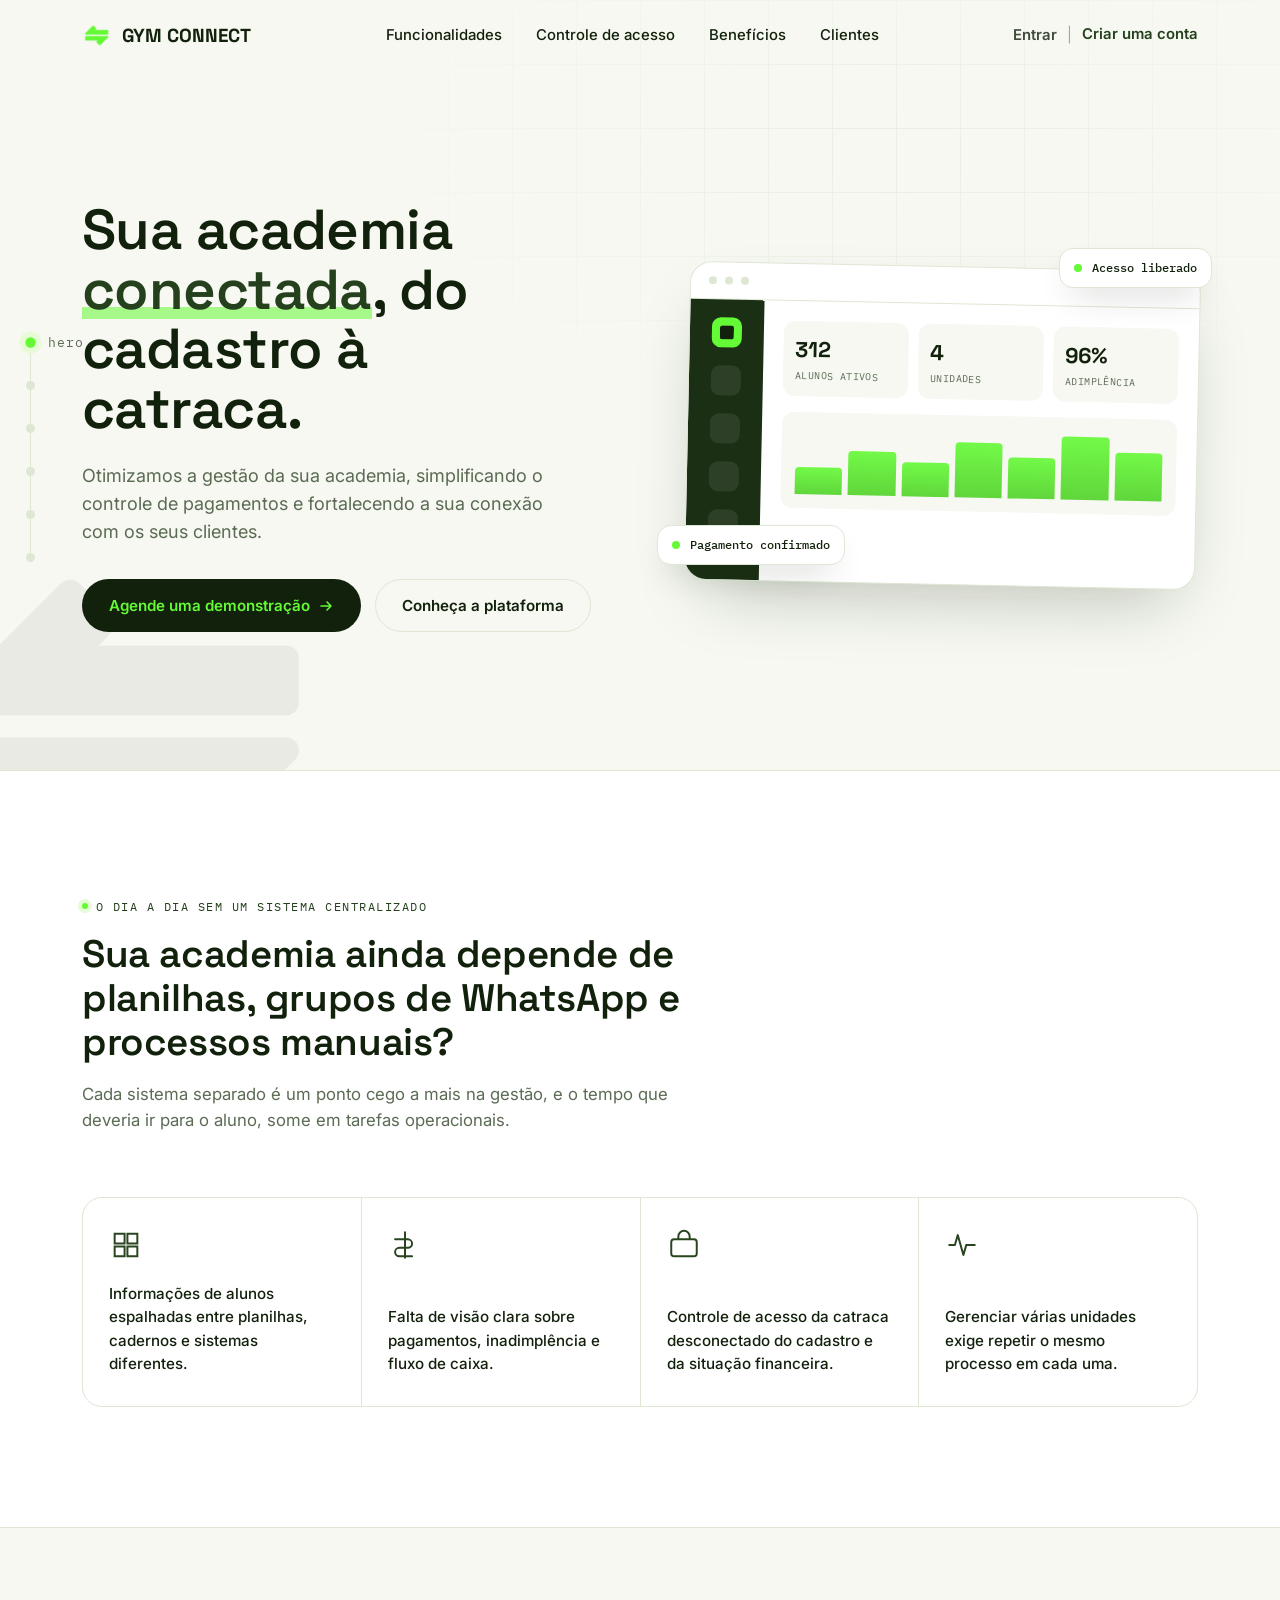
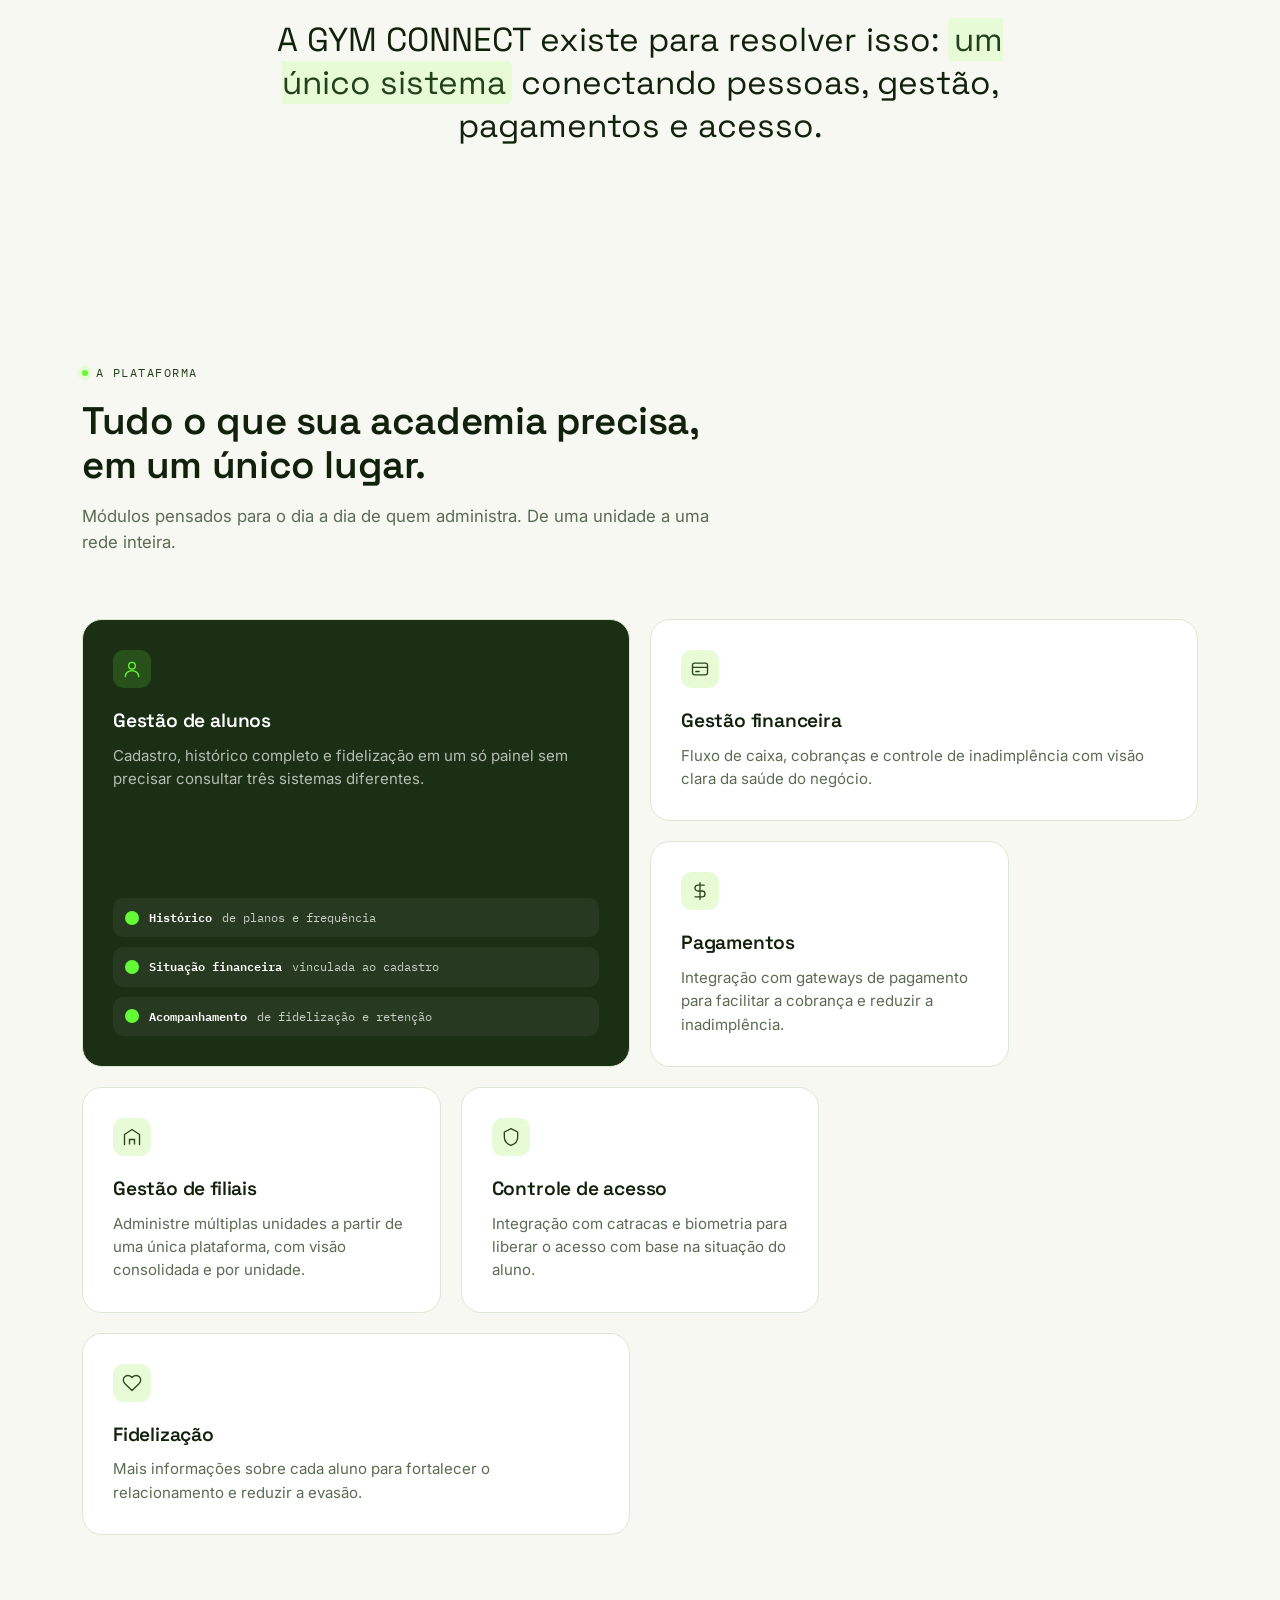
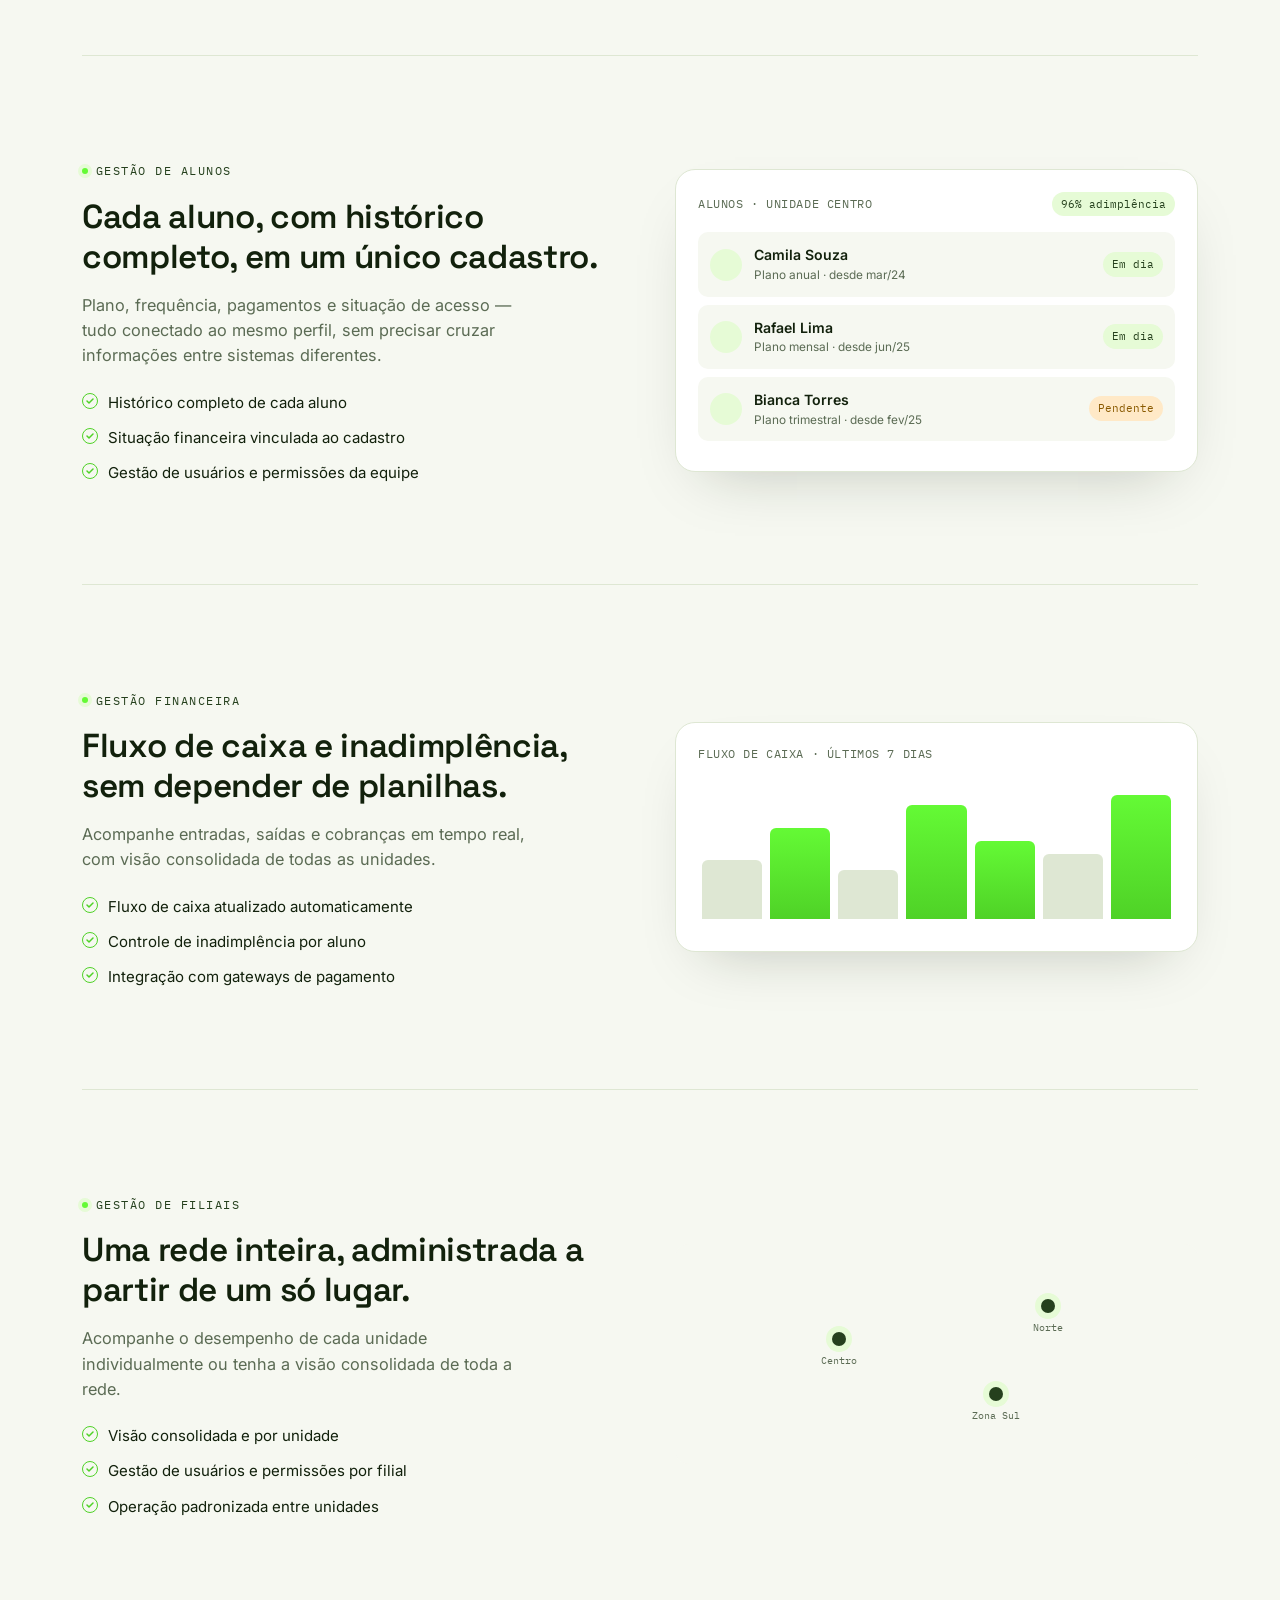
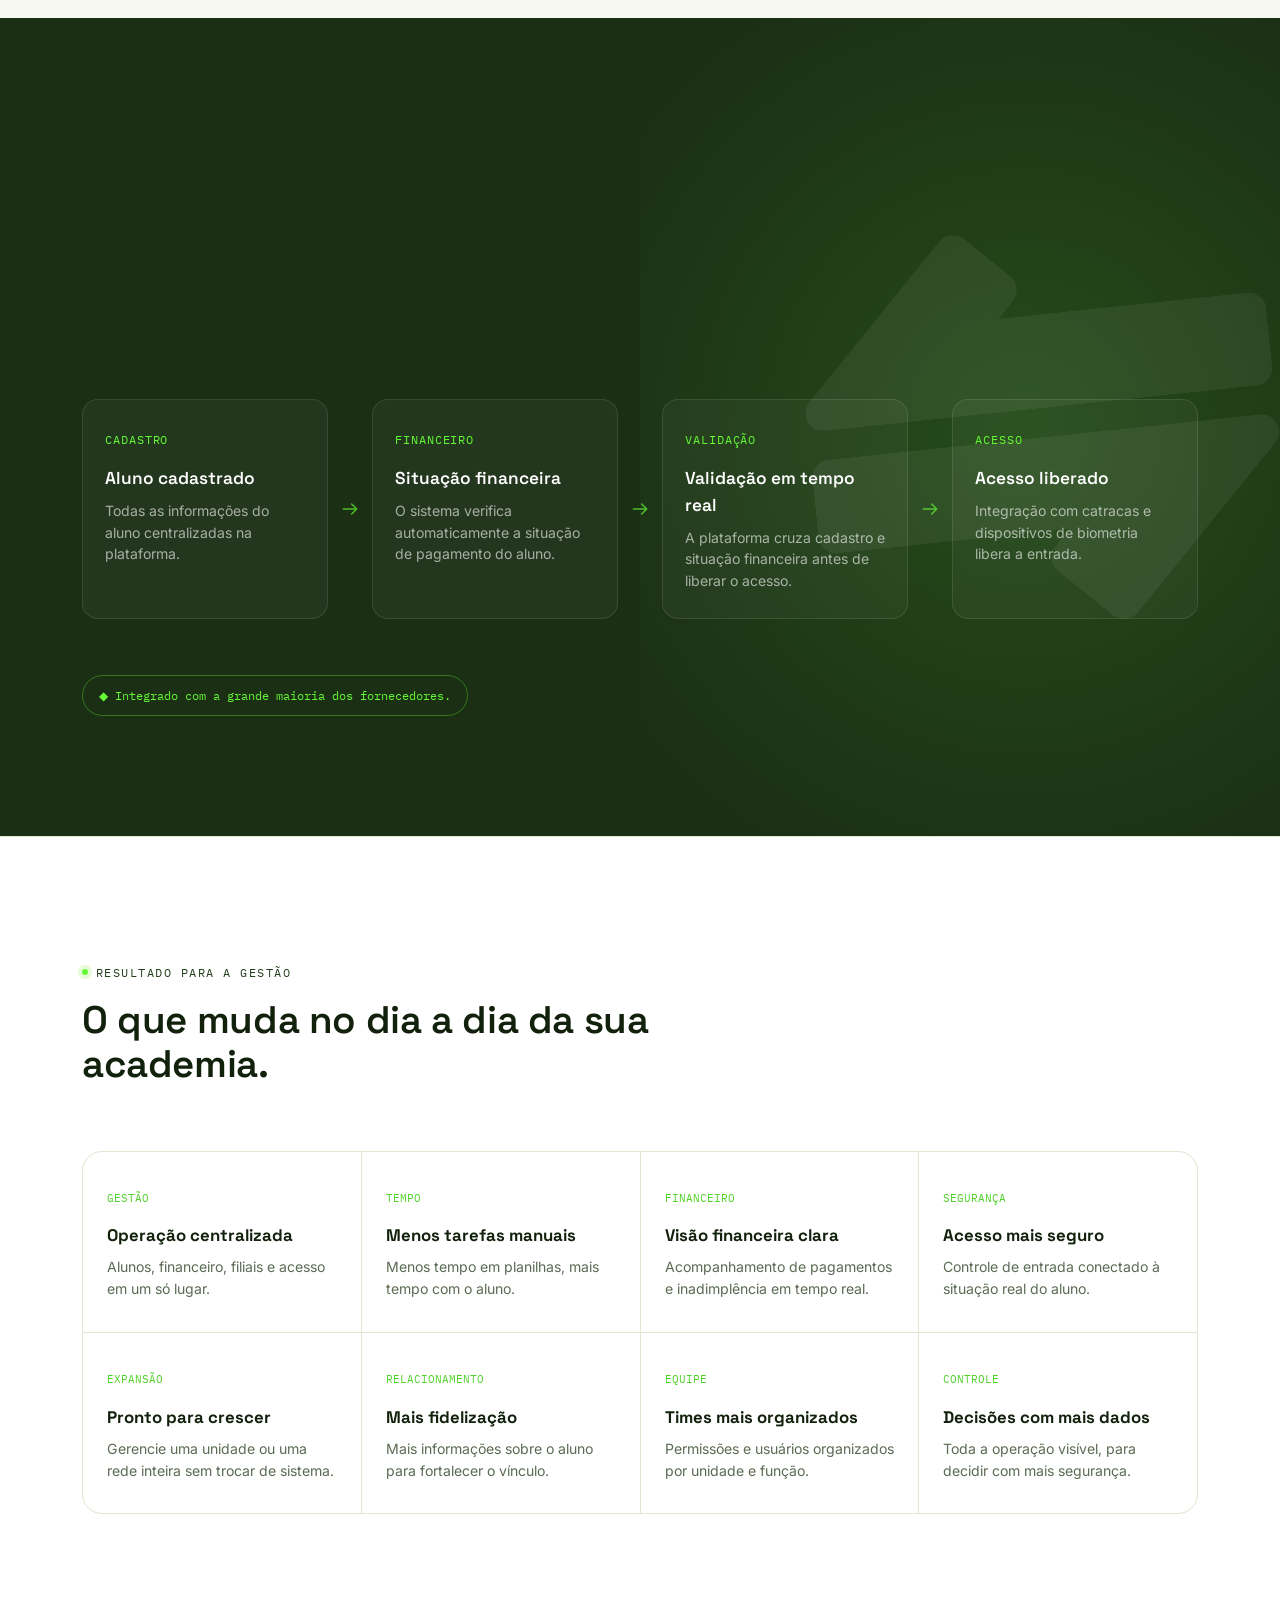
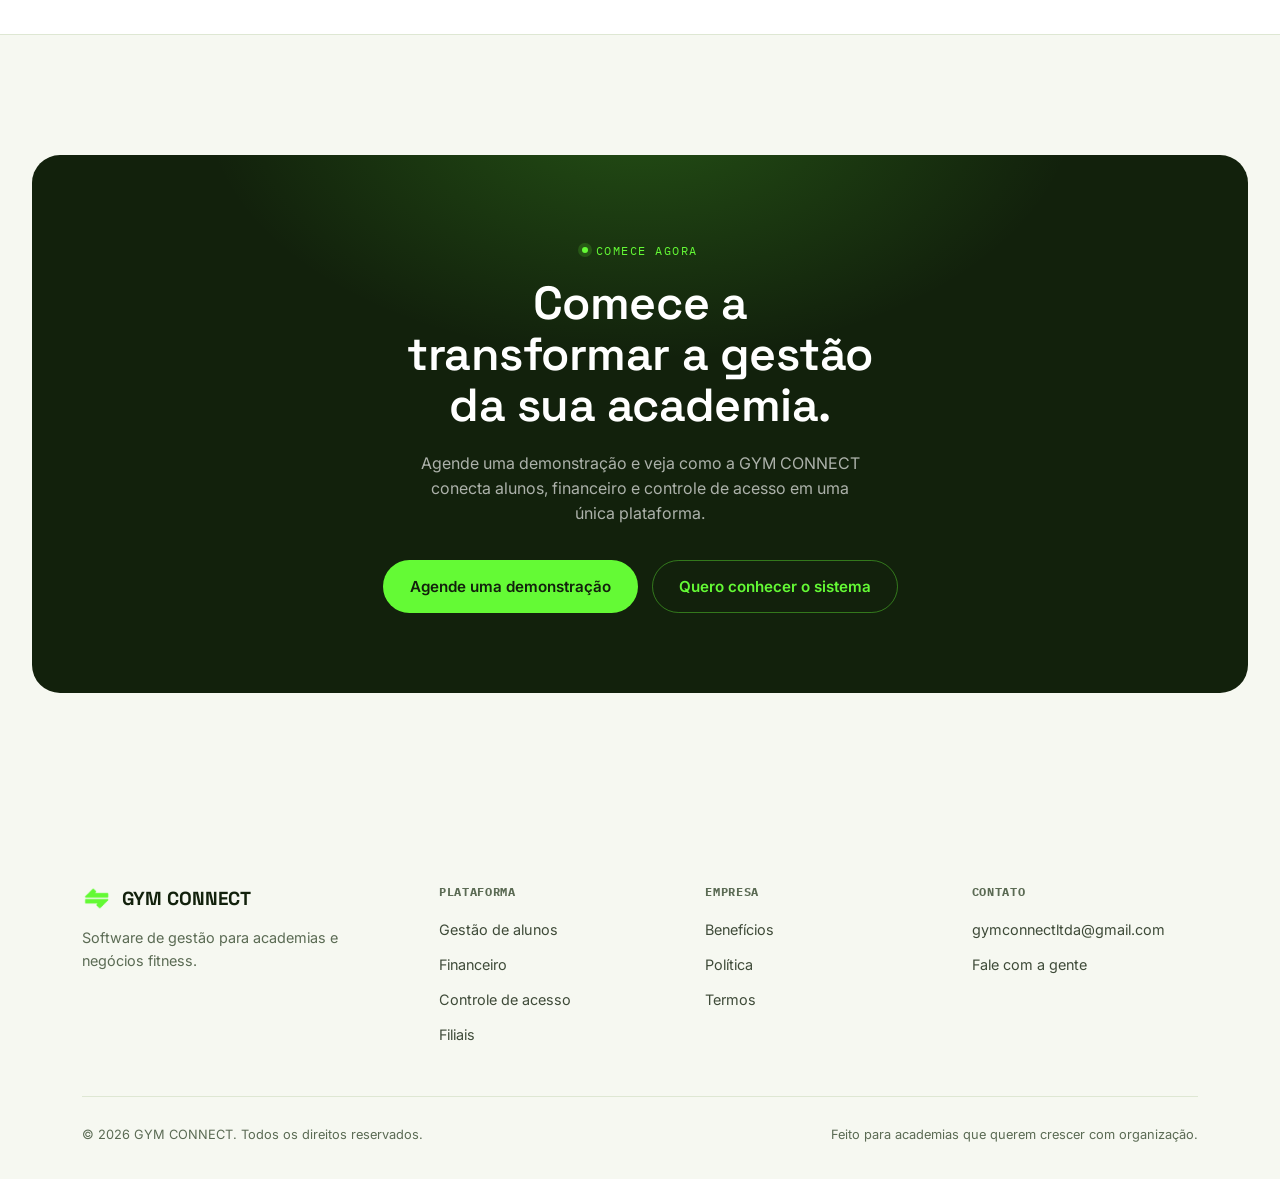
==== commit 322f6a2e: "feat: create politcs" ====
--- a/index.html
+++ b/index.html
@@ -848,7 +848,7 @@
             <h5>Empresa</h5>
             <ul>
               <li><a href="#benefits">Benefícios</a></li>
-              <li><a href="#politica">Política</a></li>
+              <li><a href="./politica.html">Política</a></li>
               <li><a href="./termos.html">Termos</a></li>
             </ul>
           </div>
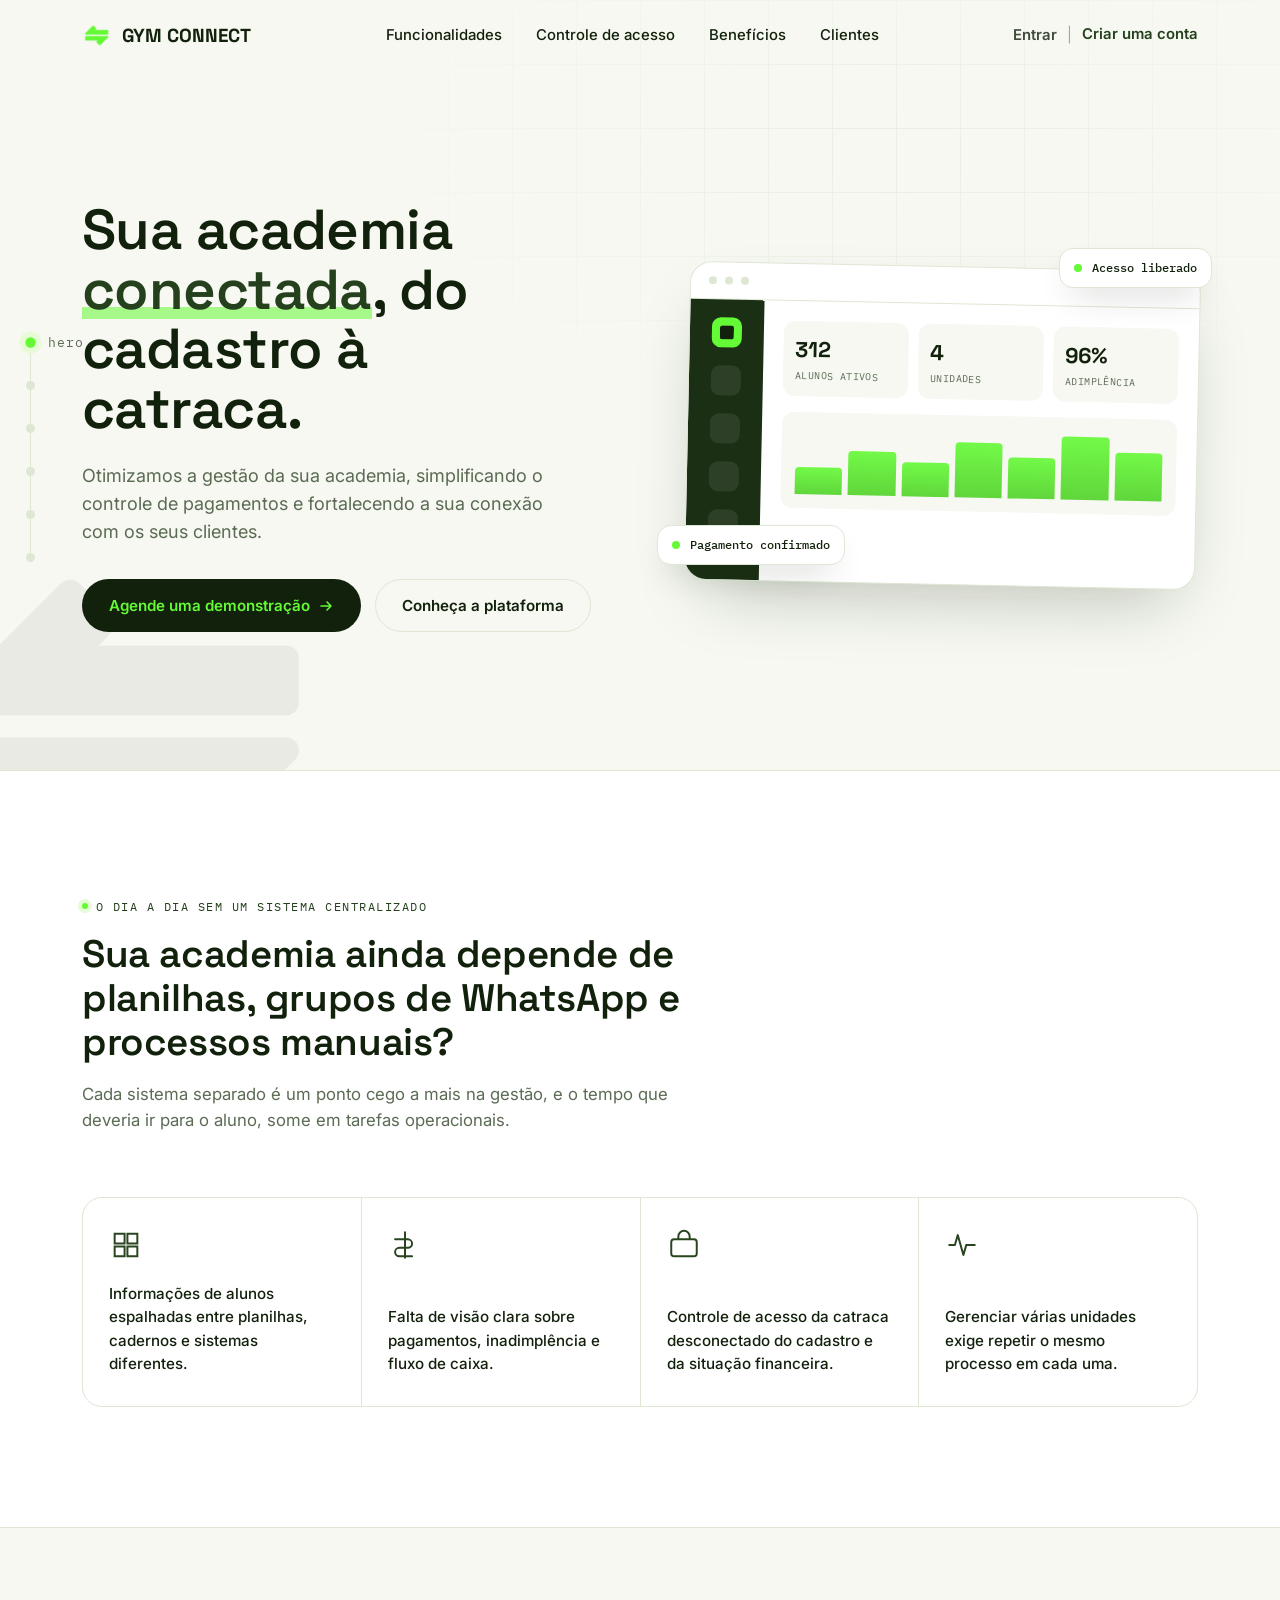
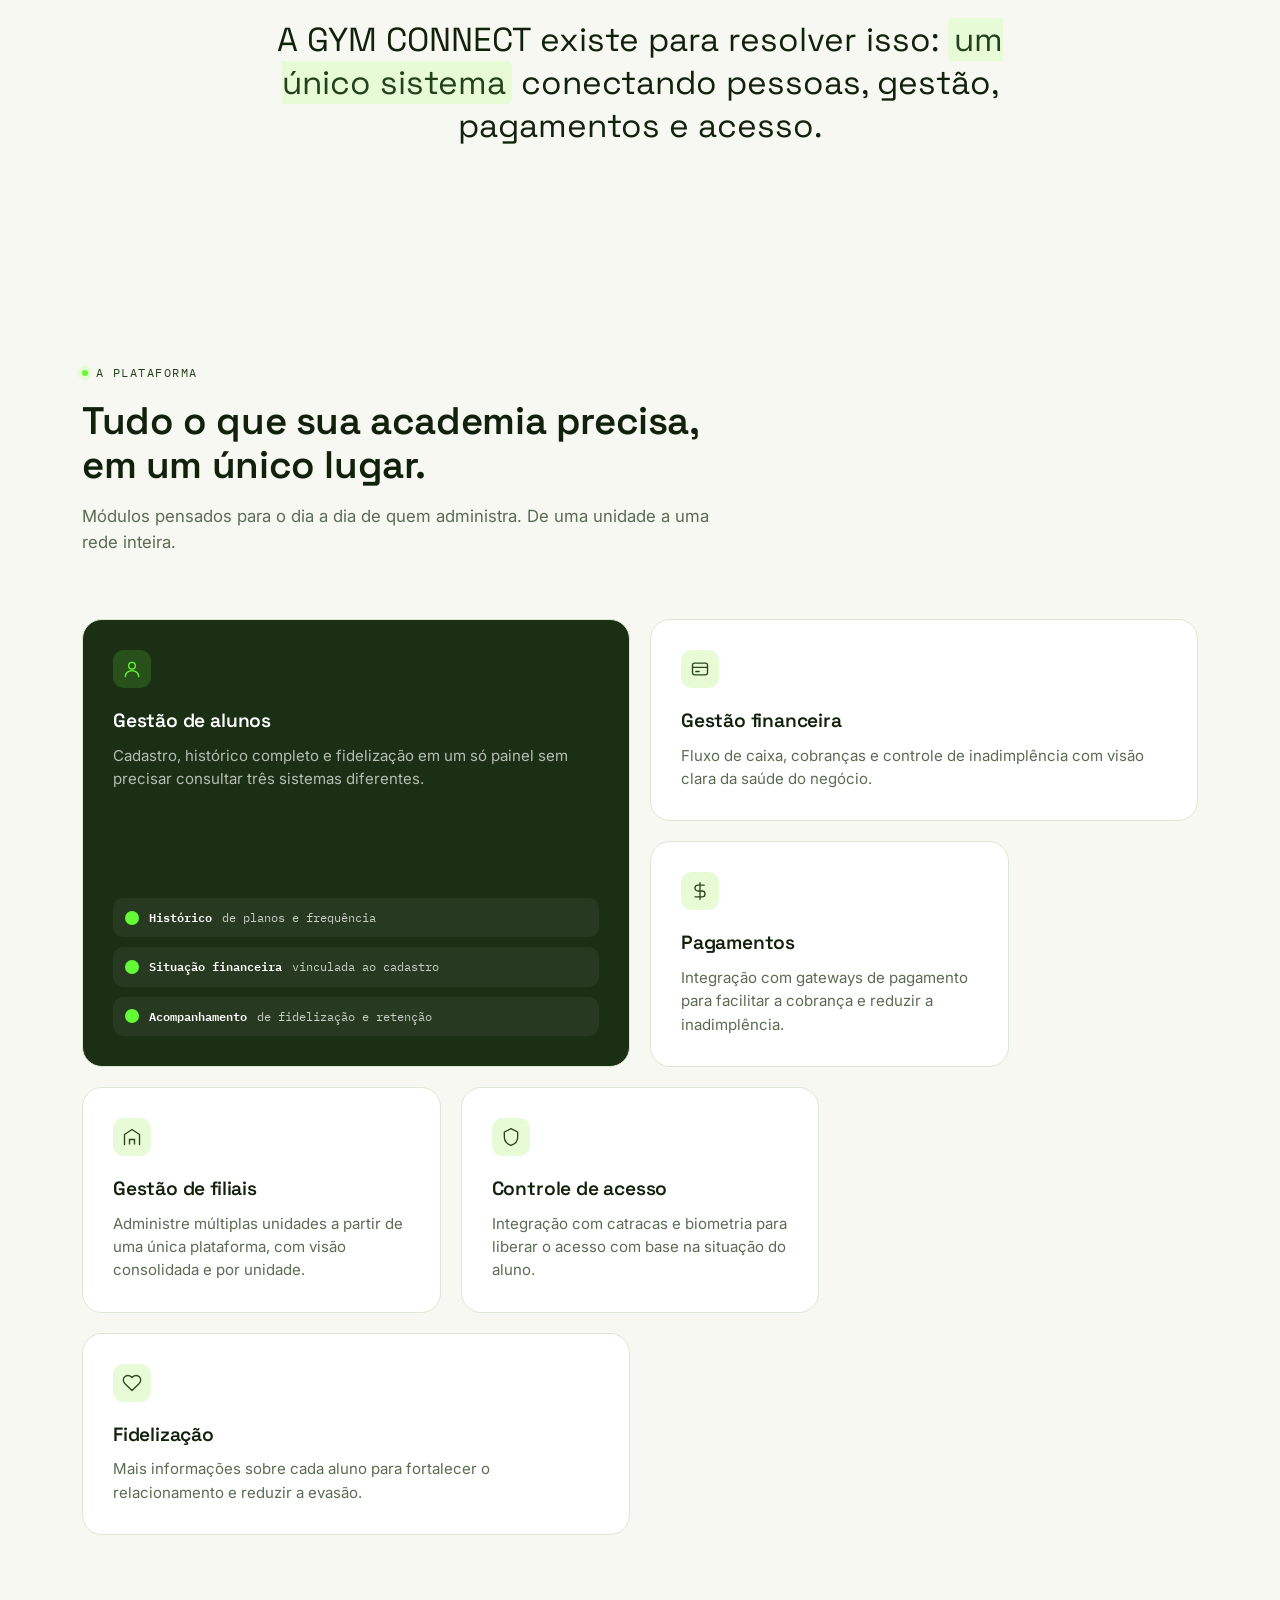
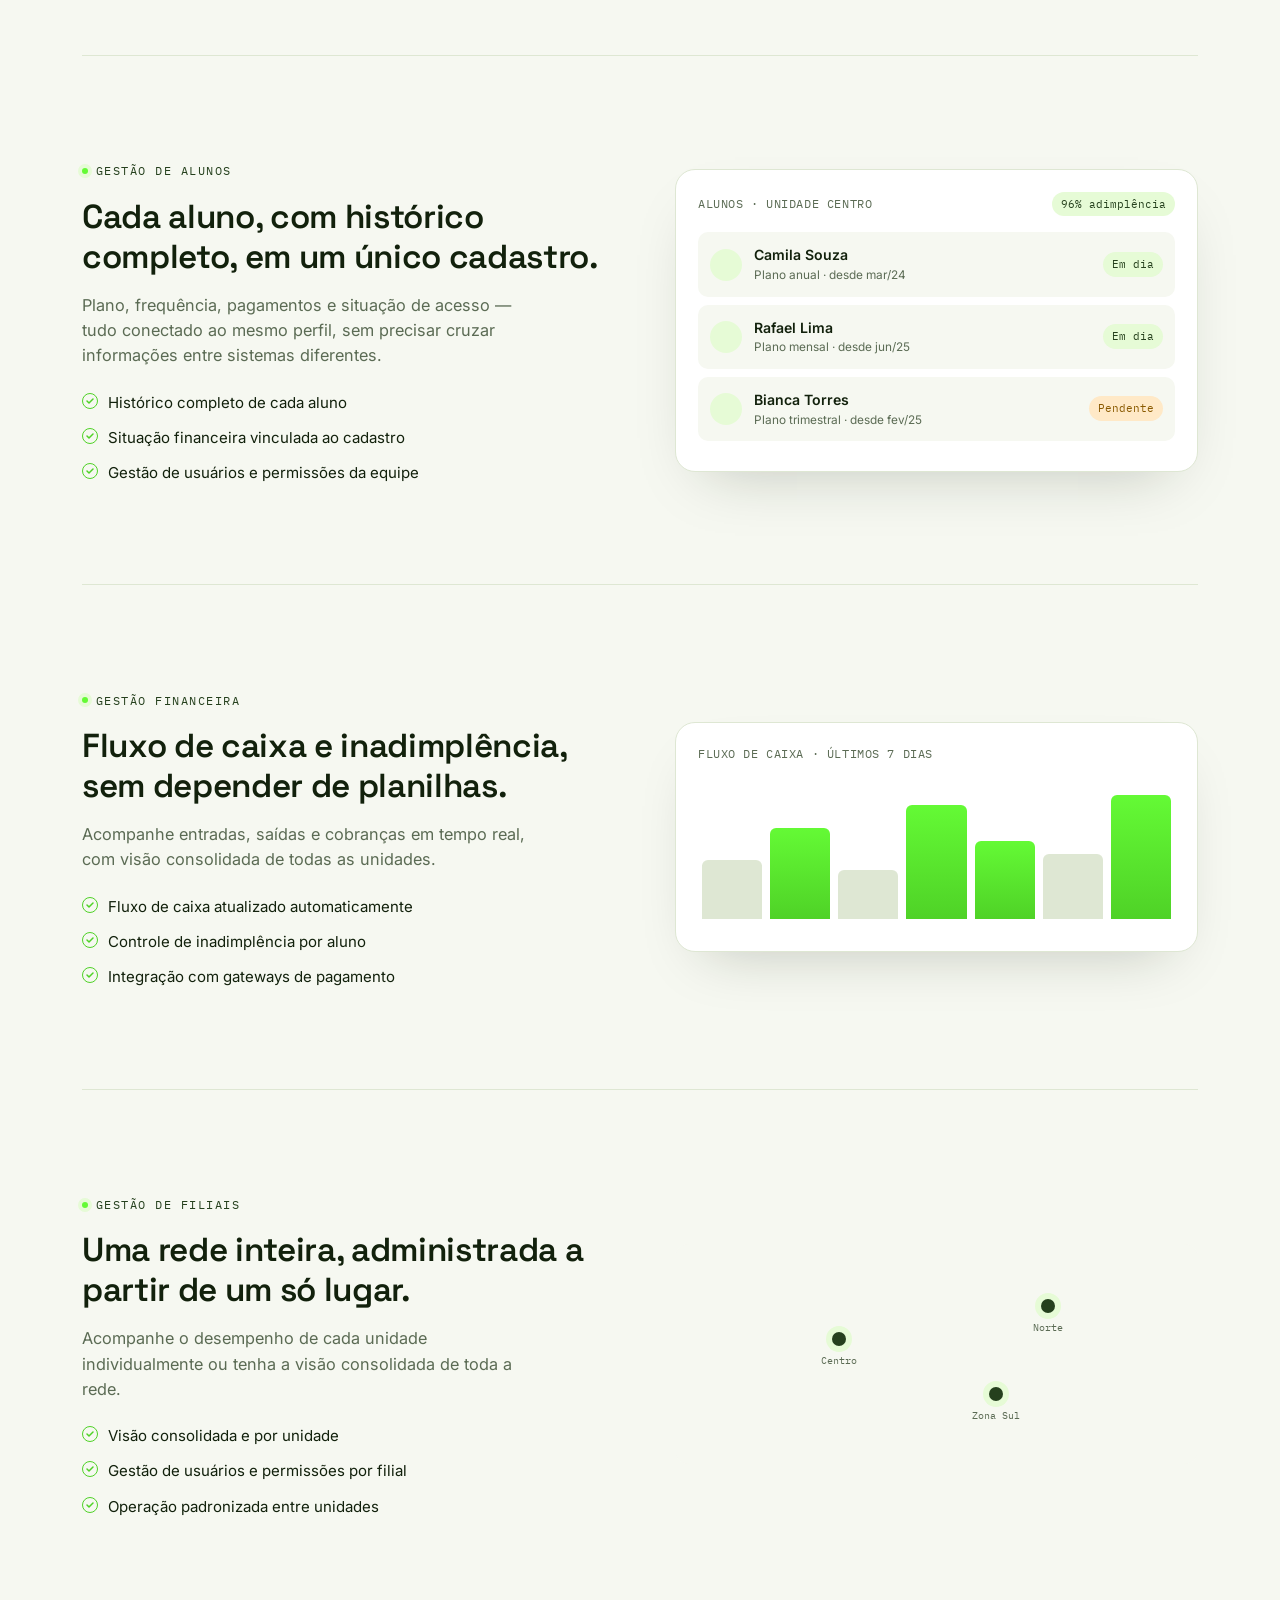
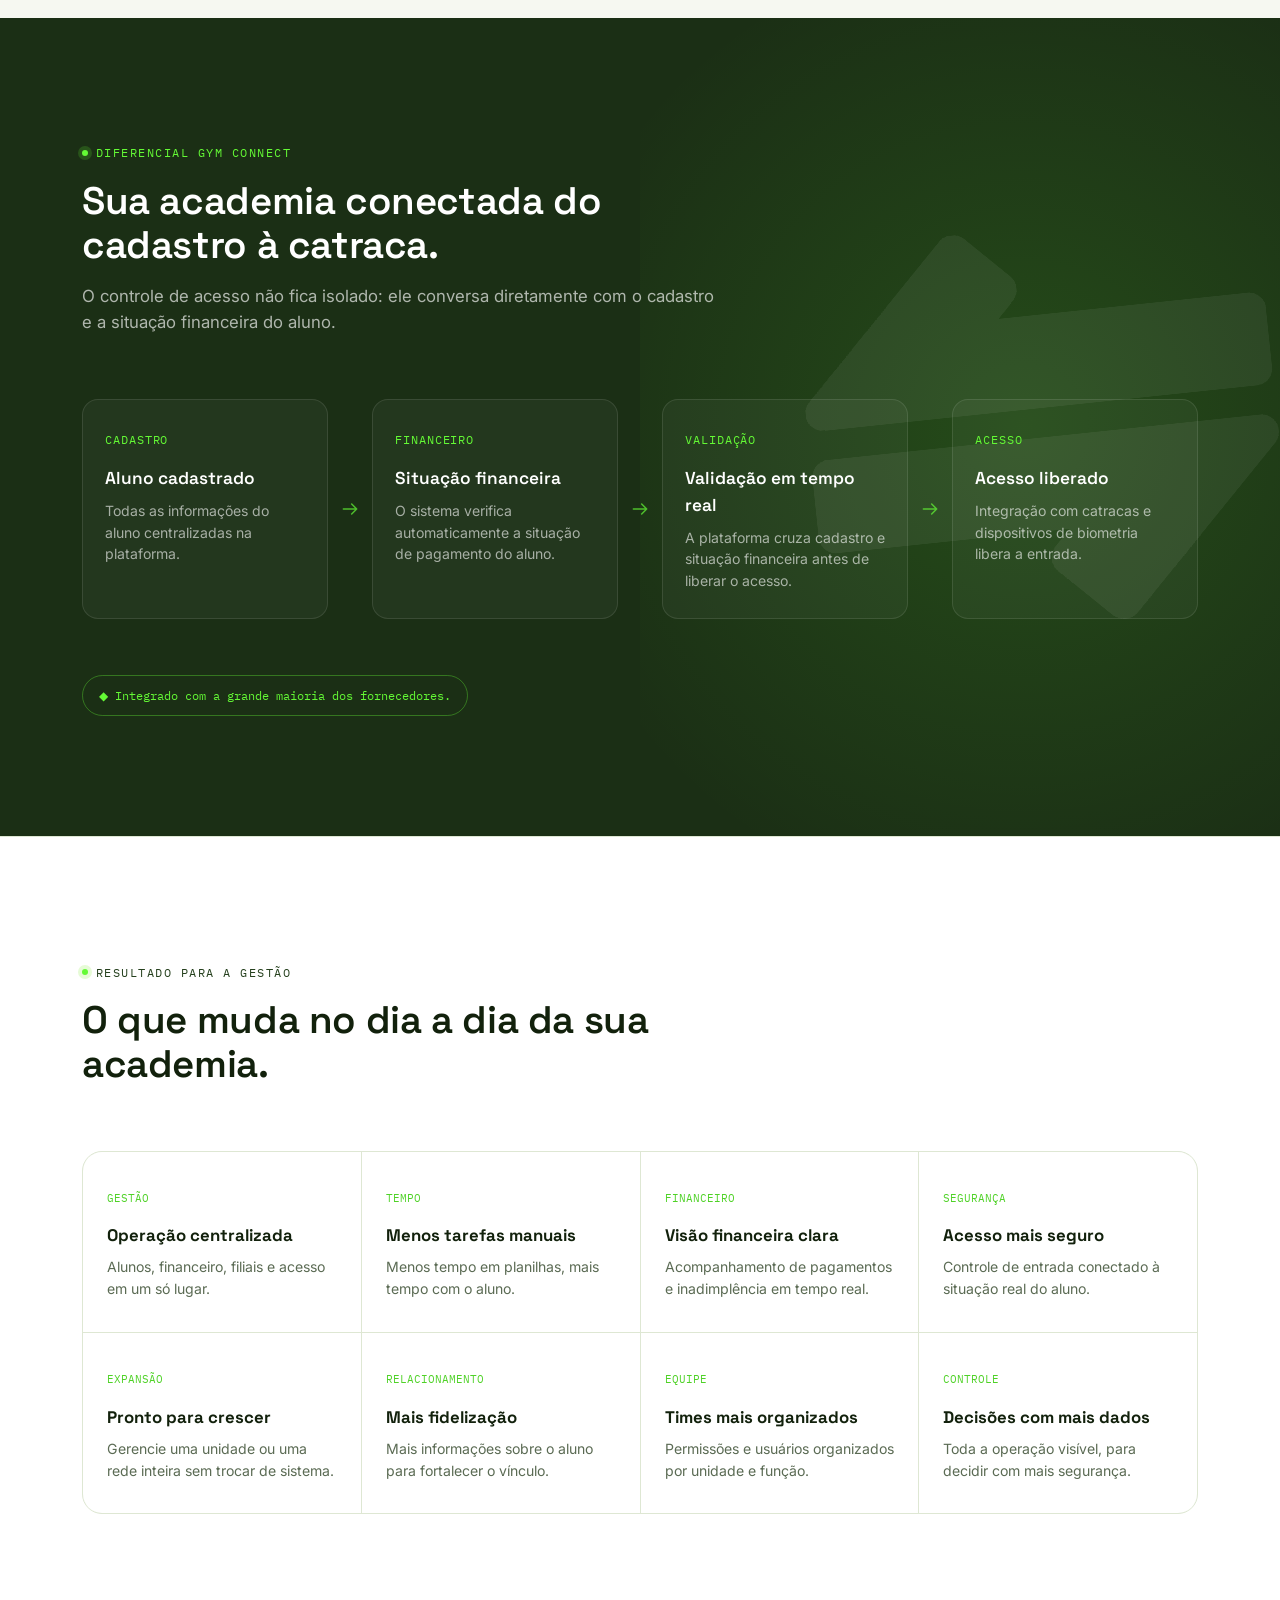
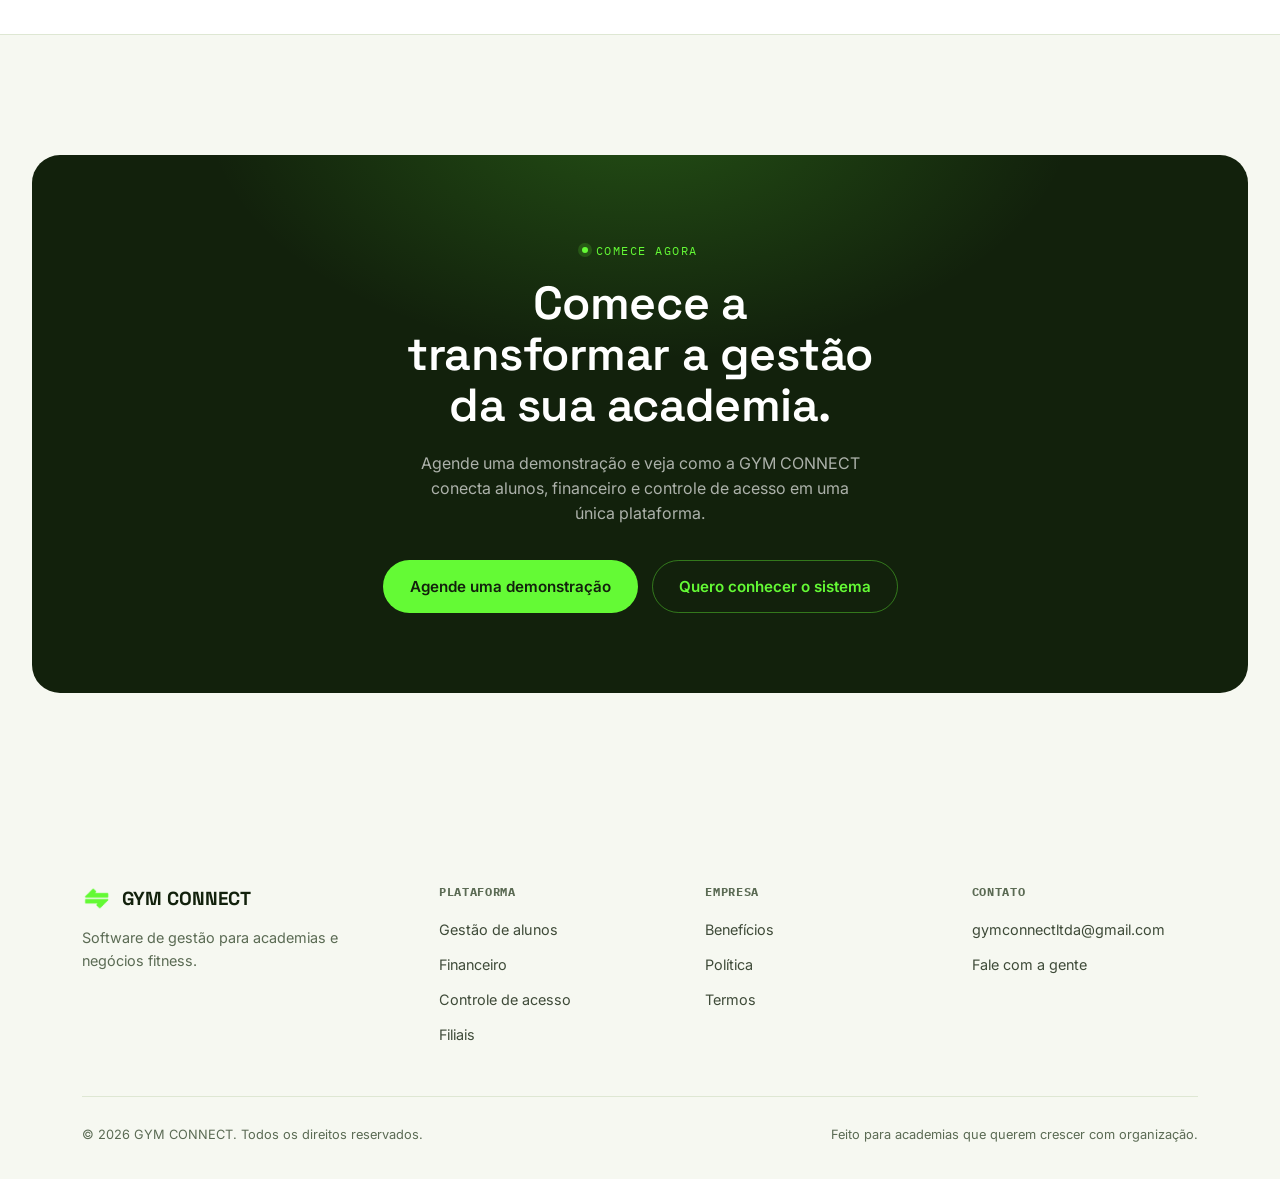
==== commit 1244dbad: "feat: add logo" ====
--- a/index.html
+++ b/index.html
@@ -2,6 +2,7 @@
 <html lang="pt-BR">
   <head>
     <meta charset="UTF-8" />
+    <link rel="icon" type="image/webp" href="./assets/img/logo.webp" />
     <meta name="viewport" content="width=device-width, initial-scale=1.0" />
     <title>GYM CONNECT — Sua academia conectada, do cadastro à catraca</title>
     <meta
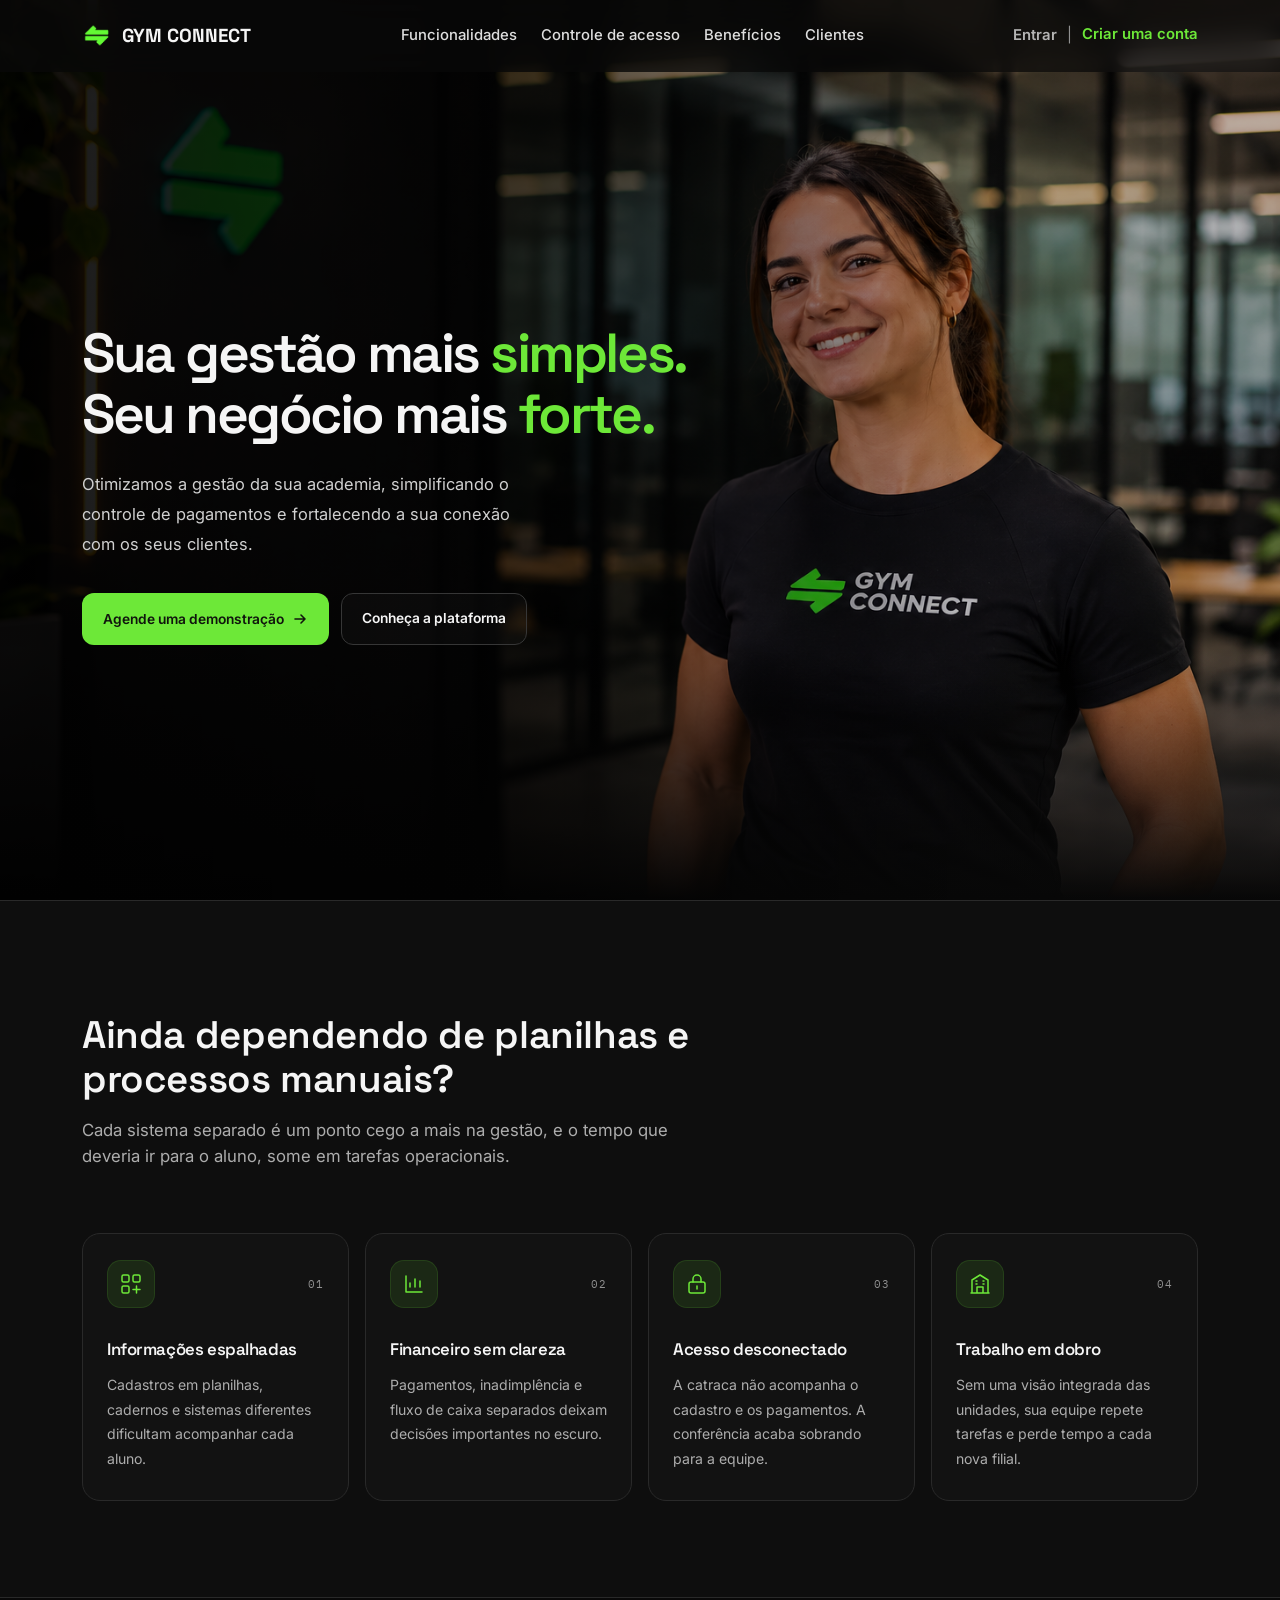
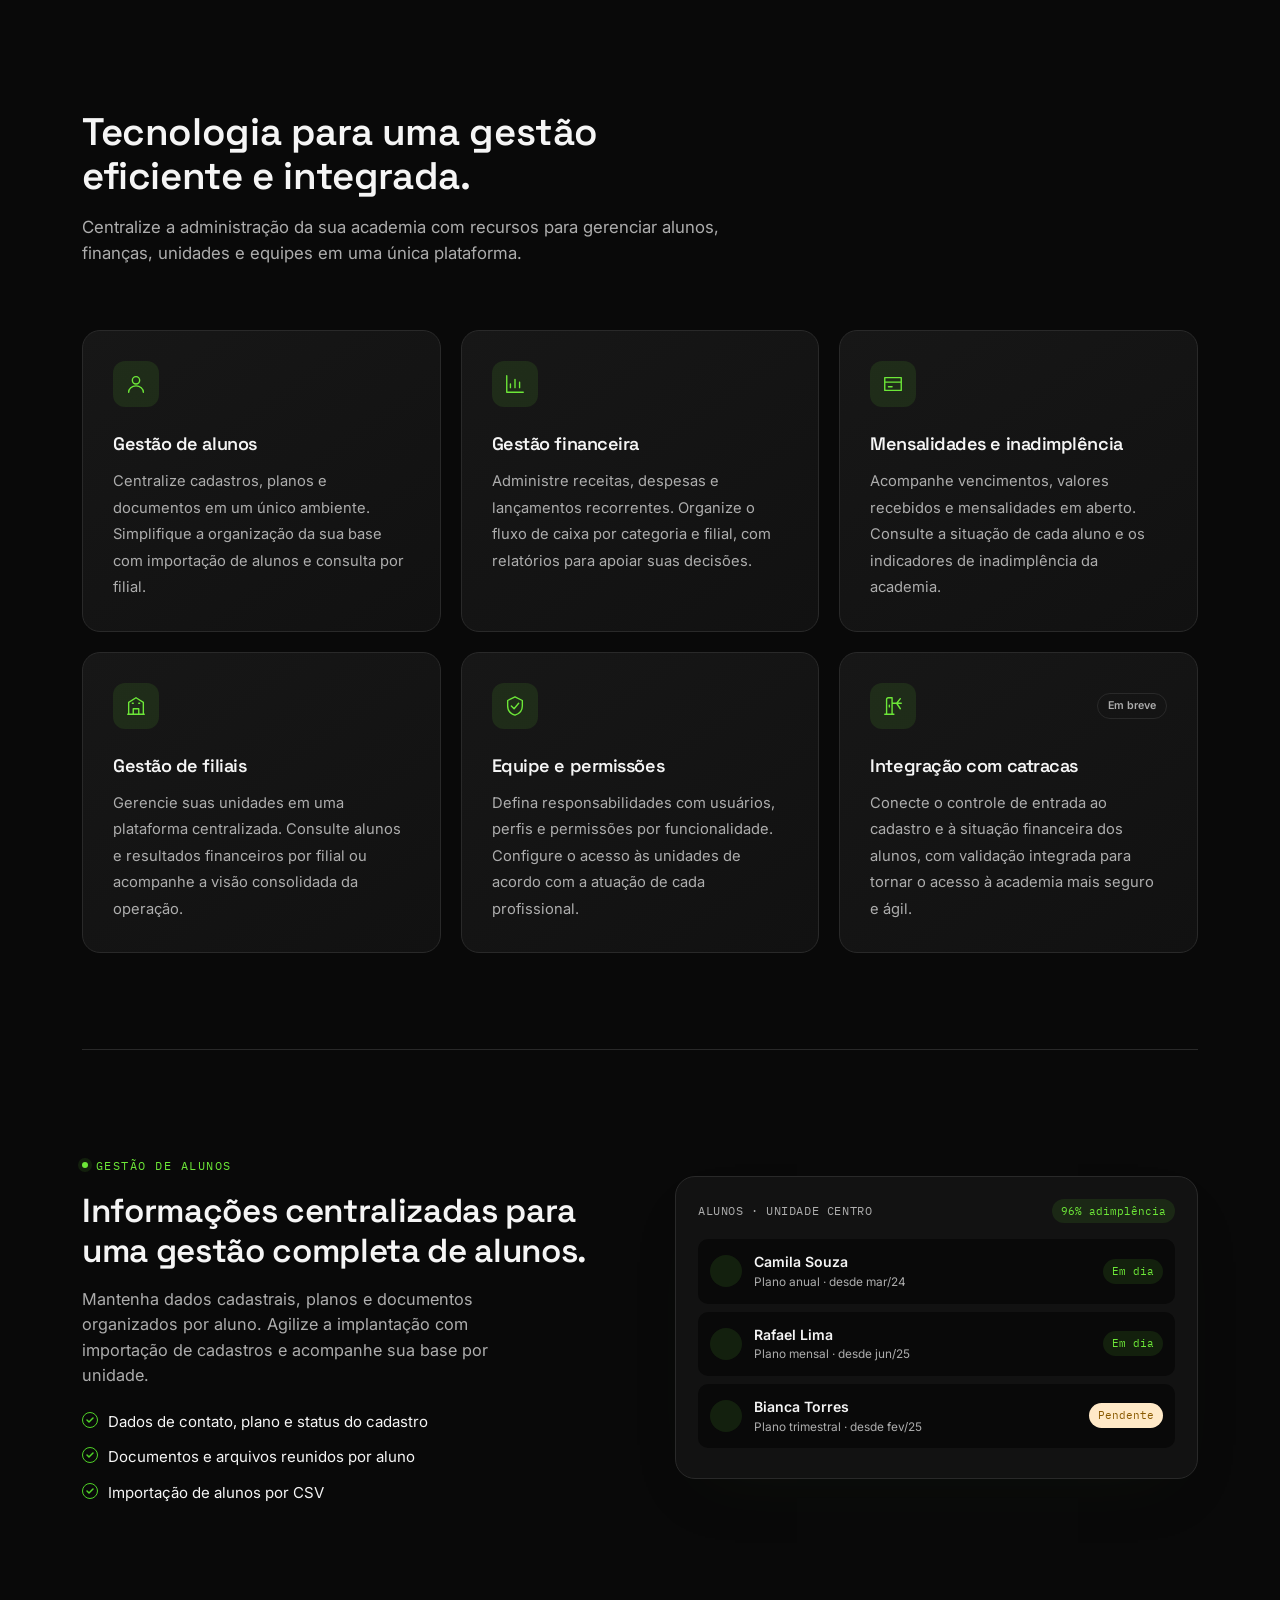
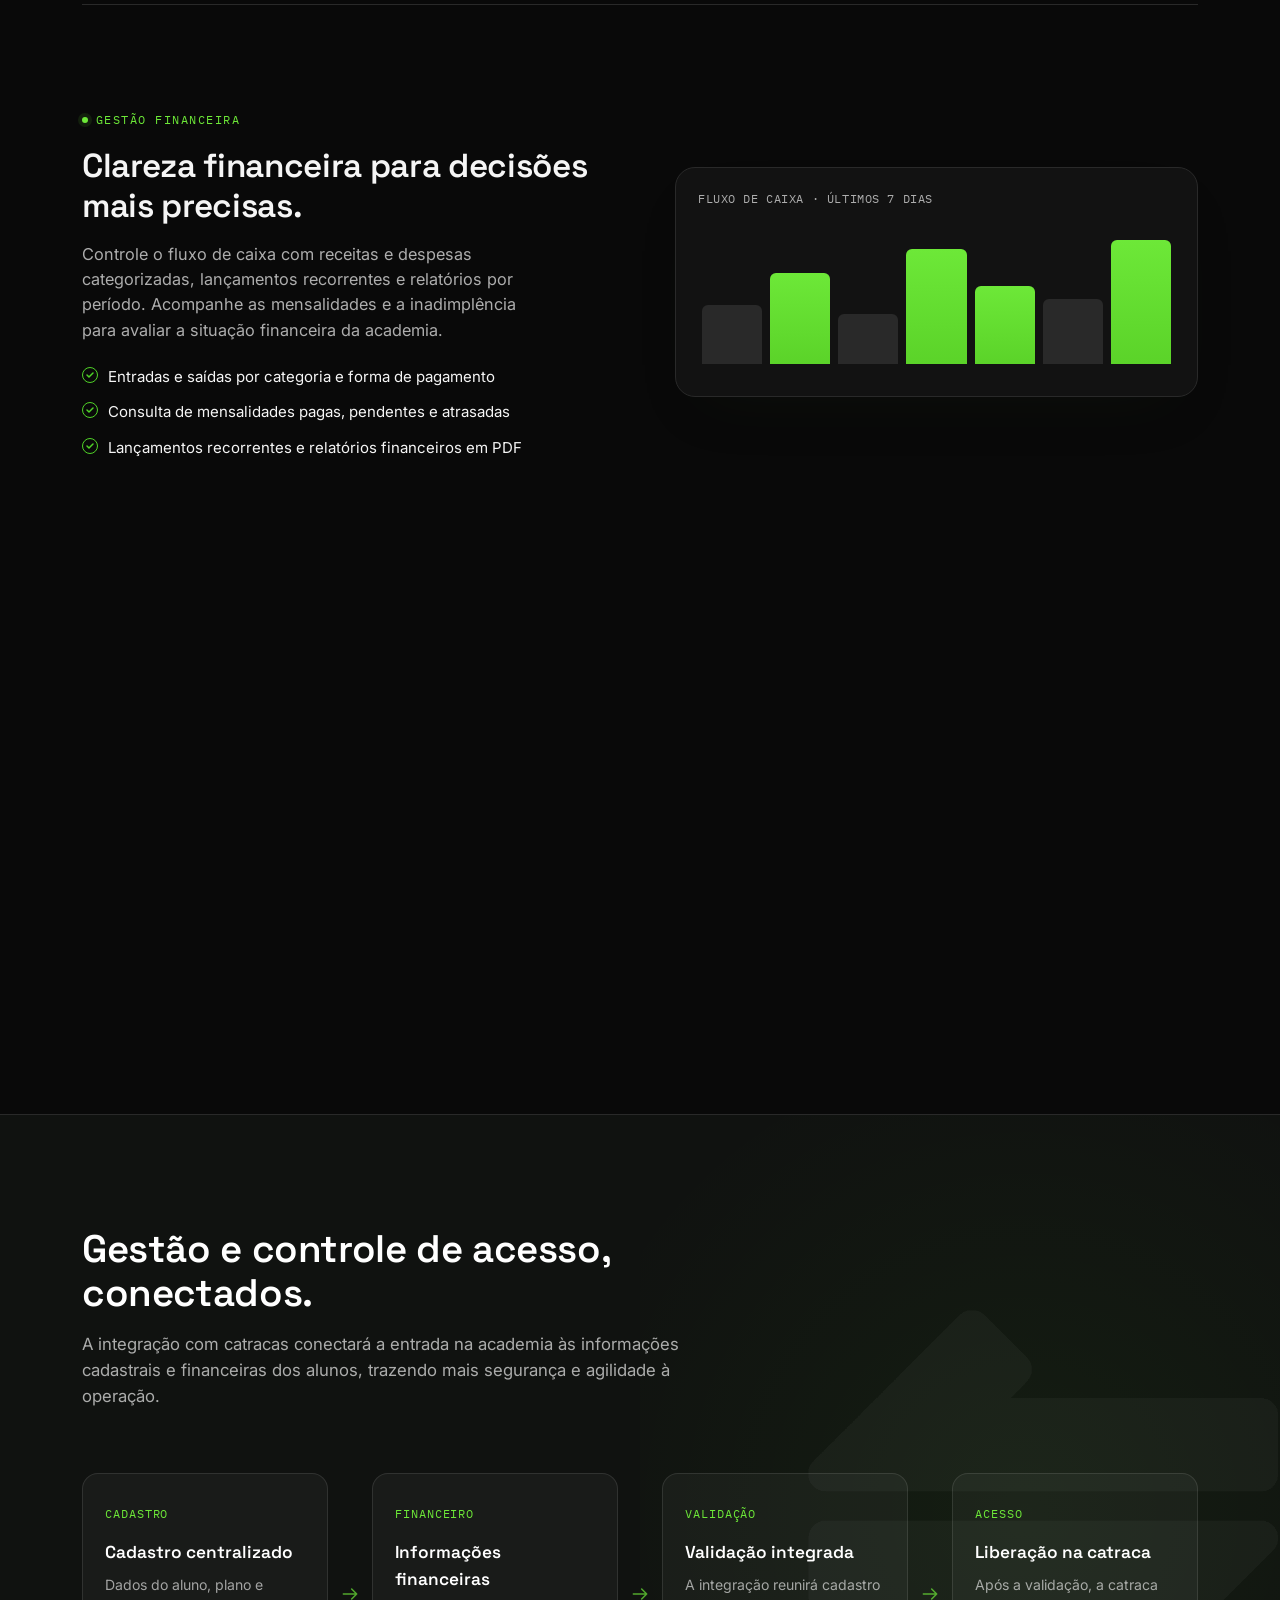
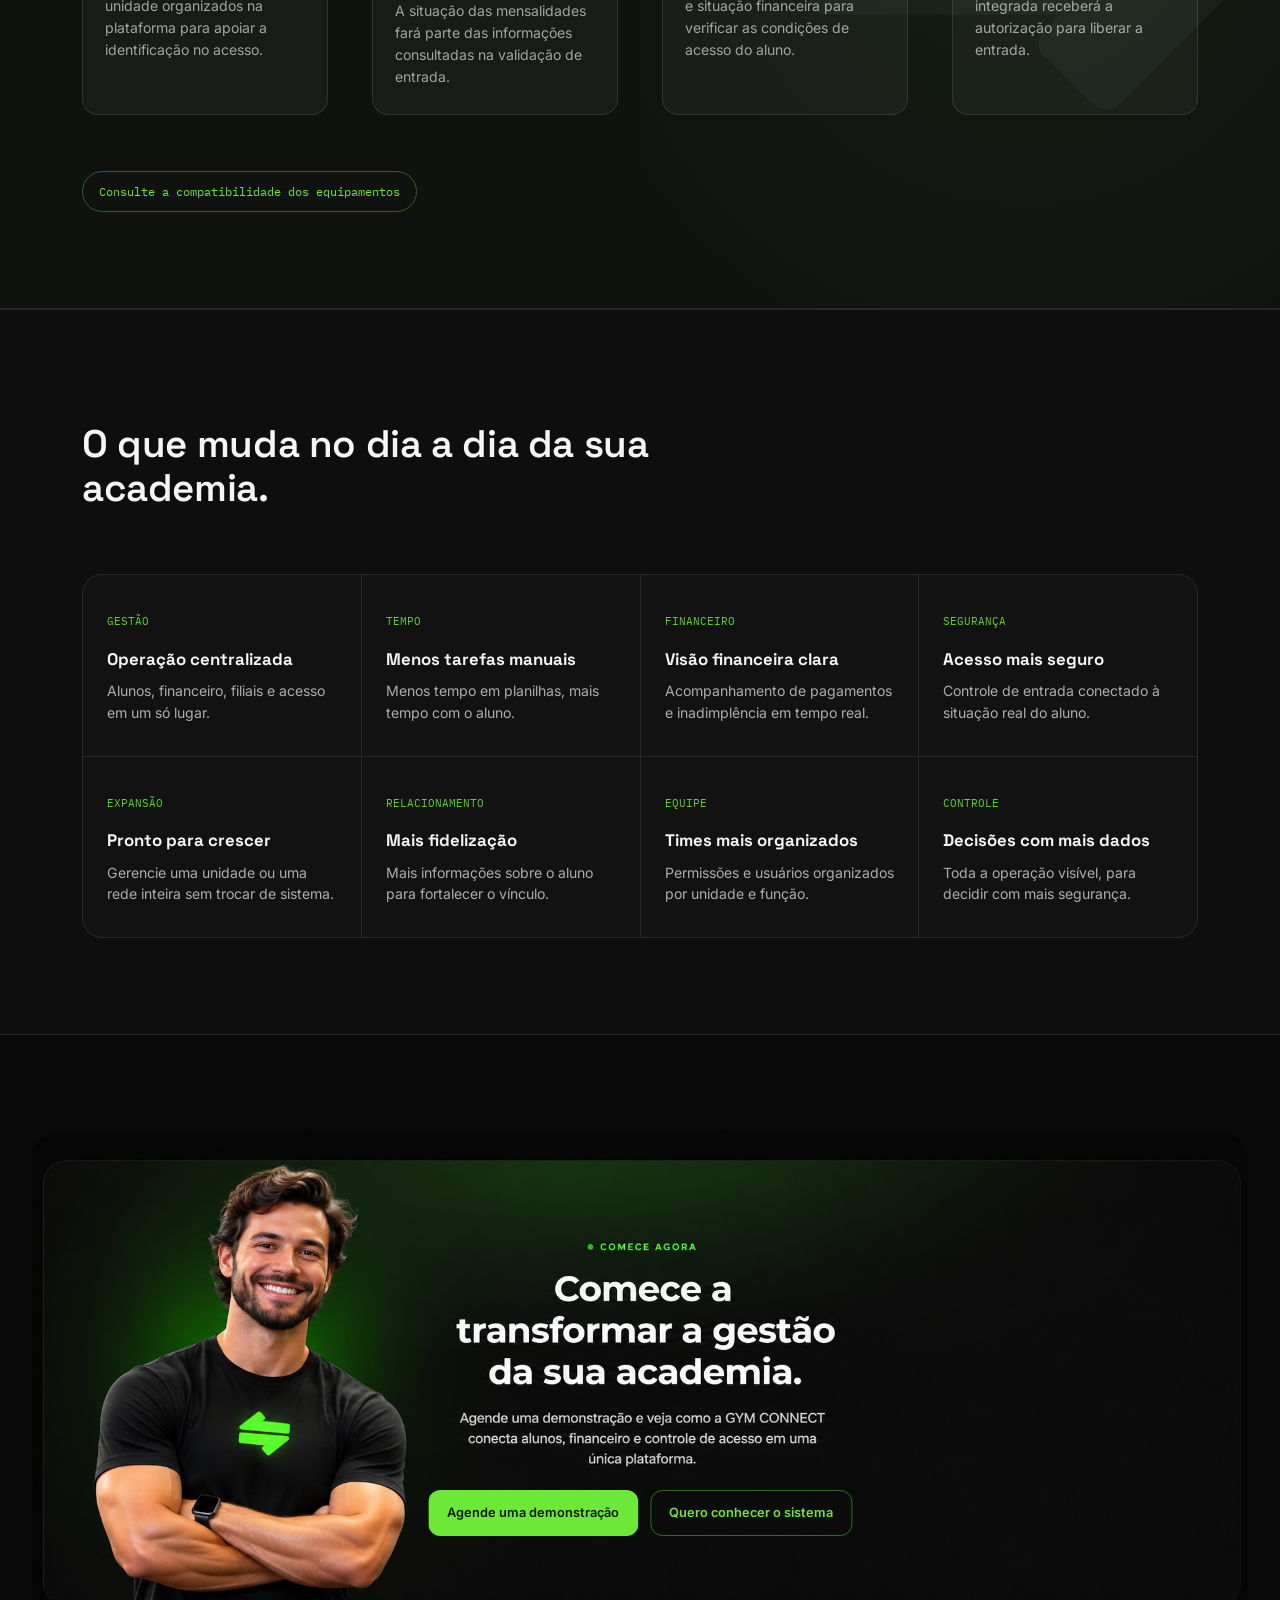
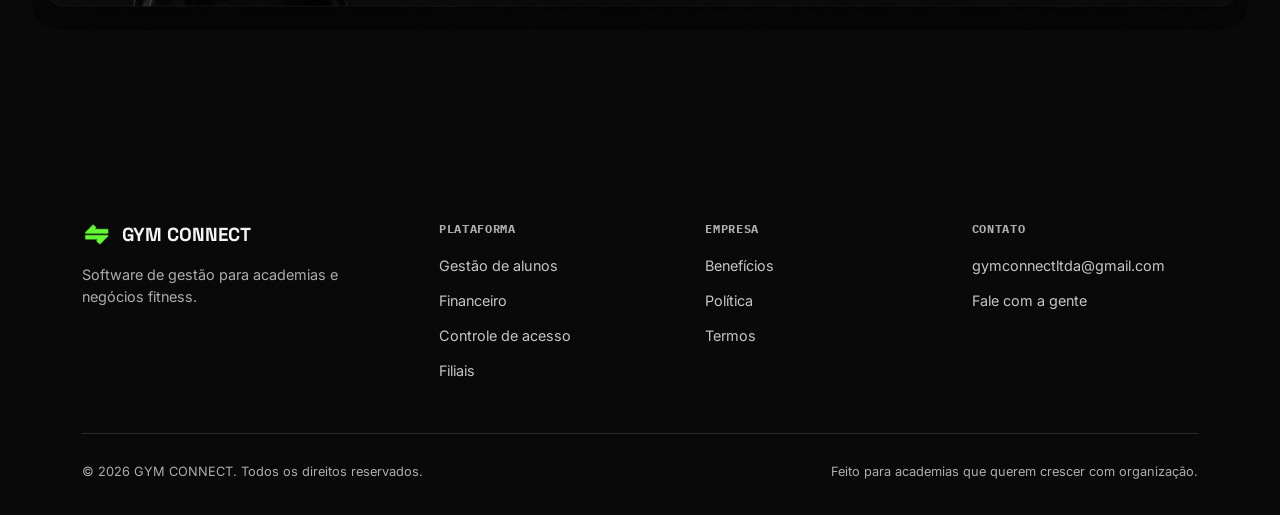
==== commit 1a1fc5d9: "feature: new version" ====
--- a/index.html
+++ b/index.html
@@ -24,6 +24,7 @@
       href="https://fonts.googleapis.com/css2?family=Space+Grotesk:wght@500;600;700&family=Inter:wght@400;500;600;700&family=IBM+Plex+Mono:wght@500&display=swap"
       rel="stylesheet"
     />
+    <link rel="preload" as="image" href="./assets/img/login-gym.png" />
     <link rel="stylesheet" href="./assets/css/style.css" />
   </head>
   <body>
@@ -89,18 +90,11 @@
     <main>
       <!-- HERO -->
       <section class="hero" id="hero">
-        <div class="hero-grid-bg"></div>
-        <img
-          class="watermark"
-          src="assets/img/logo.webp"
-          alt=""
-          aria-hidden="true"
-        />
         <div class="wrap hero-inner">
           <div class="hero-copy">
             <h1>
-              Sua academia <span class="hl">conectada</span>, do cadastro à
-              catraca.
+              Sua gestão mais <span class="hl">simples.</span><br />
+              Seu negócio mais <span class="hl">forte.</span>
             </h1>
             <p class="lead">
               Otimizamos a gestão da sua academia, simplificando o controle de
@@ -122,55 +116,6 @@
               <a href="#features" class="btn btn-ghost">Conheça a plataforma</a>
             </div>
           </div>
-          <div class="hero-visual reveal">
-            <div class="dash-card">
-              <div class="dash-topbar">
-                <span class="tdot"></span><span class="tdot"></span
-                ><span class="tdot"></span>
-              </div>
-              <div class="dash-body">
-                <div class="dash-side">
-                  <div class="ic active">
-                    <svg width="14" height="14" viewBox="0 0 24 24" fill="none">
-                      <rect width="24" height="24" rx="5" fill="#12210C" />
-                    </svg>
-                  </div>
-                  <div class="ic"></div>
-                  <div class="ic"></div>
-                  <div class="ic"></div>
-                  <div class="ic"></div>
-                </div>
-                <div class="dash-main">
-                  <div class="dash-kpis">
-                    <div class="kpi">
-                      <div class="n">312</div>
-                      <div class="l">Alunos ativos</div>
-                    </div>
-                    <div class="kpi">
-                      <div class="n">4</div>
-                      <div class="l">Unidades</div>
-                    </div>
-                    <div class="kpi">
-                      <div class="n">96%</div>
-                      <div class="l">Adimplência</div>
-                    </div>
-                  </div>
-                  <div class="dash-chart">
-                    <i style="height: 40%"></i><i style="height: 65%"></i
-                    ><i style="height: 50%"></i> <i style="height: 80%"></i
-                    ><i style="height: 60%"></i><i style="height: 92%"></i
-                    ><i style="height: 70%"></i>
-                  </div>
-                </div>
-              </div>
-            </div>
-            <div class="float-chip chip-access">
-              <span class="fdot"></span><span>Acesso liberado</span>
-            </div>
-            <div class="float-chip chip-pay">
-              <span class="fdot"></span><span>Pagamento confirmado</span>
-            </div>
-          </div>
         </div>
       </section>
 
@@ -178,240 +123,304 @@
       <section class="section problem" id="problem">
         <div class="wrap">
           <div class="section-head reveal">
-            <span class="eyebrow">O dia a dia sem um sistema centralizado</span>
-            <h2>
-              Sua academia ainda depende de planilhas, grupos de WhatsApp e
-              processos manuais?
-            </h2>
+            <h2>Ainda dependendo de planilhas e processos manuais?</h2>
             <p>
               Cada sistema separado é um ponto cego a mais na gestão, e o tempo
               que deveria ir para o aluno, some em tarefas operacionais.
             </p>
           </div>
           <div class="problem-grid reveal">
-            <div class="problem-cell">
-              <svg class="pi" viewBox="0 0 24 24" fill="none">
-                <path
-                  d="M4 4h7v7H4V4zM13 4h7v7h-7V4zM4 13h7v7H4v-7zM13 13h7v7h-7v-7z"
-                  stroke="#29451F"
-                  stroke-width="1.4"
-                />
-              </svg>
-              <p>
-                Informações de alunos espalhadas entre planilhas, cadernos e
-                sistemas diferentes.
-              </p>
-            </div>
-            <div class="problem-cell">
-              <svg class="pi" viewBox="0 0 24 24" fill="none">
-                <path
-                  d="M12 3v18M5 8h9a3 3 0 010 6H8a3 3 0 000 6h9"
-                  stroke="#29451F"
-                  stroke-width="1.4"
-                  stroke-linecap="round"
-                />
-              </svg>
-              <p>
-                Falta de visão clara sobre pagamentos, inadimplência e fluxo de
-                caixa.
-              </p>
-            </div>
-            <div class="problem-cell">
-              <svg class="pi" viewBox="0 0 24 24" fill="none">
-                <rect
-                  x="3"
-                  y="8"
-                  width="18"
-                  height="12"
-                  rx="2"
-                  stroke="#29451F"
-                  stroke-width="1.4"
-                />
-                <path
-                  d="M8 8V6a4 4 0 018 0v2"
-                  stroke="#29451F"
-                  stroke-width="1.4"
-                />
-              </svg>
-              <p>
-                Controle de acesso da catraca desconectado do cadastro e da
-                situação financeira.
-              </p>
-            </div>
-            <div class="problem-cell">
-              <svg class="pi" viewBox="0 0 24 24" fill="none">
-                <path
-                  d="M3 12h4l2-7 4 14 2-7h6"
-                  stroke="#29451F"
-                  stroke-width="1.4"
-                  stroke-linecap="round"
-                  stroke-linejoin="round"
-                />
-              </svg>
-              <p>
-                Gerenciar várias unidades exige repetir o mesmo processo em cada
-                uma.
-              </p>
-            </div>
+            <article class="problem-cell">
+              <div class="problem-card-top">
+                <span class="problem-icon">
+                  <svg
+                    class="pi"
+                    viewBox="0 0 24 24"
+                    fill="none"
+                    stroke="currentColor"
+                    stroke-width="1.5"
+                    stroke-linecap="round"
+                    stroke-linejoin="round"
+                    aria-hidden="true"
+                  >
+                    <rect x="3" y="3" width="7" height="7" rx="1.5" />
+                    <rect x="14" y="3" width="7" height="7" rx="1.5" />
+                    <rect x="3" y="14" width="7" height="7" rx="1.5" />
+                    <path d="M14 17.5h7M17.5 14v7" />
+                  </svg>
+                </span>
+                <span class="problem-index" aria-hidden="true">01</span>
+              </div>
+              <h3>Informações espalhadas</h3>
+              <p>
+                Cadastros em planilhas, cadernos e sistemas diferentes
+                dificultam acompanhar cada aluno.
+              </p>
+            </article>
+            <article class="problem-cell">
+              <div class="problem-card-top">
+                <span class="problem-icon">
+                  <svg
+                    class="pi"
+                    viewBox="0 0 24 24"
+                    fill="none"
+                    stroke="currentColor"
+                    stroke-width="1.5"
+                    stroke-linecap="round"
+                    stroke-linejoin="round"
+                    aria-hidden="true"
+                  >
+                    <path d="M4 4v16h16M8 15v-4m5 4V7m5 8v-6" />
+                  </svg>
+                </span>
+                <span class="problem-index" aria-hidden="true">02</span>
+              </div>
+              <h3>Financeiro sem clareza</h3>
+              <p>
+                Pagamentos, inadimplência e fluxo de caixa separados deixam
+                decisões importantes no escuro.
+              </p>
+            </article>
+            <article class="problem-cell">
+              <div class="problem-card-top">
+                <span class="problem-icon">
+                  <svg
+                    class="pi"
+                    viewBox="0 0 24 24"
+                    fill="none"
+                    stroke="currentColor"
+                    stroke-width="1.5"
+                    stroke-linecap="round"
+                    stroke-linejoin="round"
+                    aria-hidden="true"
+                  >
+                    <rect x="4" y="10" width="16" height="11" rx="2" />
+                    <path d="M8 10V7a4 4 0 0 1 8 0v3M12 14v3" />
+                  </svg>
+                </span>
+                <span class="problem-index" aria-hidden="true">03</span>
+              </div>
+              <h3>Acesso desconectado</h3>
+              <p>
+                A catraca não acompanha o cadastro e os pagamentos. A
+                conferência acaba sobrando para a equipe.
+              </p>
+            </article>
+            <article class="problem-cell">
+              <div class="problem-card-top">
+                <span class="problem-icon">
+                  <svg
+                    class="pi"
+                    viewBox="0 0 24 24"
+                    fill="none"
+                    stroke="currentColor"
+                    stroke-width="1.5"
+                    stroke-linecap="round"
+                    stroke-linejoin="round"
+                    aria-hidden="true"
+                  >
+                    <path
+                      d="M3 21h18M4 21V8l8-5 8 5v13M9 21v-6h6v6M8 9h1m6 0h1M8 12h1m6 0h1"
+                    />
+                  </svg>
+                </span>
+                <span class="problem-index" aria-hidden="true">04</span>
+              </div>
+              <h3>Trabalho em dobro</h3>
+              <p>
+                Sem uma visão integrada das unidades, sua equipe repete tarefas
+                e perde tempo a cada nova filial.
+              </p>
+            </article>
           </div>
         </div>
       </section>
 
-      <div class="bridge wrap reveal">
+      <!-- <div class="bridge wrap reveal">
         <p>
           A GYM CONNECT existe para resolver isso:
           <span class="lime">um único sistema</span> conectando pessoas, gestão,
           pagamentos e acesso.
         </p>
-      </div>
+      </div> -->
 
       <!-- FUNCIONALIDADES -->
       <section class="section" id="features">
         <div class="wrap">
           <div class="section-head reveal">
-            <span class="eyebrow">A plataforma</span>
-            <h2>Tudo o que sua academia precisa, em um único lugar.</h2>
+            <h2>Tecnologia para uma gestão eficiente e integrada.</h2>
             <p>
-              Módulos pensados para o dia a dia de quem administra. De uma
-              unidade a uma rede inteira.
+              Centralize a administração da sua academia com recursos para
+              gerenciar alunos, finanças, unidades e equipes em uma única
+              plataforma.
             </p>
           </div>
 
-          <div class="bento reveal">
-            <div class="feat f-1">
-              <div>
+          <div class="features-grid reveal">
+            <article class="feat">
+              <div class="feature-top">
                 <div class="feat-icon">
-                  <svg width="18" height="18" viewBox="0 0 24 24" fill="none">
+                  <svg
+                    width="22"
+                    height="22"
+                    viewBox="0 0 24 24"
+                    fill="none"
+                    stroke="currentColor"
+                    stroke-width="1.5"
+                    stroke-linecap="round"
+                    stroke-linejoin="round"
+                    aria-hidden="true"
+                  >
                     <path
-                      d="M12 12a4 4 0 100-8 4 4 0 000 8zM4 21c0-4 3.5-7 8-7s8 3 8 7"
-                      stroke="#64FA35"
-                      stroke-width="1.6"
-                      stroke-linecap="round"
+                      d="M12 12a4 4 0 1 0 0-8 4 4 0 0 0 0 8zM4 21c0-4 3.5-7 8-7s8 3 8 7"
                     />
                   </svg>
                 </div>
-                <h3>Gestão de alunos</h3>
-                <p>
-                  Cadastro, histórico completo e fidelização em um só painel sem
-                  precisar consultar três sistemas diferentes.
-                </p>
-              </div>
-              <ul class="mini-list">
-                <li>
-                  <span class="ok"></span> <b>Histórico</b> de planos e
-                  frequência
-                </li>
-                <li>
-                  <span class="ok"></span> <b>Situação financeira</b> vinculada
-                  ao cadastro
-                </li>
-                <li>
-                  <span class="ok"></span> <b>Acompanhamento</b> de fidelização
-                  e retenção
-                </li>
-              </ul>
-            </div>
-
-            <div class="feat f-2">
-              <div class="feat-icon">
-                <svg width="18" height="18" viewBox="0 0 24 24" fill="none">
-                  <path
-                    d="M3 10h18M7 15h4"
-                    stroke="#29451F"
-                    stroke-width="1.6"
-                    stroke-linecap="round"
-                  />
-                  <rect
-                    x="3"
-                    y="5"
-                    width="18"
-                    height="14"
-                    rx="2.5"
-                    stroke="#29451F"
-                    stroke-width="1.6"
-                  />
-                </svg>
+              </div>
+              <h3>Gestão de alunos</h3>
+              <p>
+                Centralize cadastros, planos e documentos em um único ambiente.
+                Simplifique a organização da sua base com importação de alunos e
+                consulta por filial.
+              </p>
+            </article>
+
+            <article class="feat">
+              <div class="feature-top">
+                <div class="feat-icon">
+                  <svg
+                    width="22"
+                    height="22"
+                    viewBox="0 0 24 24"
+                    fill="none"
+                    stroke="currentColor"
+                    stroke-width="1.5"
+                    stroke-linecap="round"
+                    stroke-linejoin="round"
+                    aria-hidden="true"
+                  >
+                    <path d="M3 3v18h18M7 16v-4m5 4V7m5 9v-6" />
+                  </svg>
+                </div>
               </div>
               <h3>Gestão financeira</h3>
               <p>
-                Fluxo de caixa, cobranças e controle de inadimplência com visão
-                clara da saúde do negócio.
-              </p>
-            </div>
-
-            <div class="feat f-3">
-              <div class="feat-icon">
-                <svg width="18" height="18" viewBox="0 0 24 24" fill="none">
-                  <path
-                    d="M12 2v20M17 5H9.5a3.5 3.5 0 000 7h5a3.5 3.5 0 010 7H6"
-                    stroke="#29451F"
-                    stroke-width="1.6"
-                    stroke-linecap="round"
-                  />
-                </svg>
-              </div>
-              <h3>Pagamentos</h3>
-              <p>
-                Integração com gateways de pagamento para facilitar a cobrança e
-                reduzir a inadimplência.
-              </p>
-            </div>
-
-            <div class="feat f-4">
-              <div class="feat-icon">
-                <svg width="18" height="18" viewBox="0 0 24 24" fill="none">
-                  <path
-                    d="M3 21V9l9-6 9 6v12"
-                    stroke="#29451F"
-                    stroke-width="1.6"
-                    stroke-linecap="round"
-                    stroke-linejoin="round"
-                  />
-                  <path d="M9 21v-6h6v6" stroke="#29451F" stroke-width="1.6" />
-                </svg>
+                Administre receitas, despesas e lançamentos recorrentes.
+                Organize o fluxo de caixa por categoria e filial, com relatórios
+                para apoiar suas decisões.
+              </p>
+            </article>
+
+            <article class="feat">
+              <div class="feature-top">
+                <div class="feat-icon">
+                  <svg
+                    width="22"
+                    height="22"
+                    viewBox="0 0 24 24"
+                    fill="none"
+                    stroke="currentColor"
+                    stroke-width="1.5"
+                    stroke-linecap="round"
+                    stroke-linejoin="round"
+                    aria-hidden="true"
+                  >
+                    <path d="M3 5h18v14H3V5zM3 10h18M7 15h4" />
+                  </svg>
+                </div>
+              </div>
+              <h3>Mensalidades e inadimplência</h3>
+              <p>
+                Acompanhe vencimentos, valores recebidos e mensalidades em
+                aberto. Consulte a situação de cada aluno e os indicadores de
+                inadimplência da academia.
+              </p>
+            </article>
+
+            <article class="feat">
+              <div class="feature-top">
+                <div class="feat-icon">
+                  <svg
+                    width="22"
+                    height="22"
+                    viewBox="0 0 24 24"
+                    fill="none"
+                    stroke="currentColor"
+                    stroke-width="1.5"
+                    stroke-linecap="round"
+                    stroke-linejoin="round"
+                    aria-hidden="true"
+                  >
+                    <path
+                      d="M3 21h18M4 21V8l8-5 8 5v13M9 21v-6h6v6M8 9h1m6 0h1"
+                    />
+                  </svg>
+                </div>
               </div>
               <h3>Gestão de filiais</h3>
               <p>
-                Administre múltiplas unidades a partir de uma única plataforma,
-                com visão consolidada e por unidade.
-              </p>
-            </div>
-
-            <div class="feat f-5">
-              <div class="feat-icon">
-                <svg width="18" height="18" viewBox="0 0 24 24" fill="none">
-                  <path
-                    d="M12 2l8 4v6c0 5-3.4 8.6-8 10-4.6-1.4-8-5-8-10V6l8-4z"
-                    stroke="#29451F"
-                    stroke-width="1.6"
-                    stroke-linejoin="round"
-                  />
-                </svg>
-              </div>
-              <h3>Controle de acesso</h3>
-              <p>
-                Integração com catracas e biometria para liberar o acesso com
-                base na situação do aluno.
-              </p>
-            </div>
-
-            <div class="feat f-6">
-              <div class="feat-icon">
-                <svg width="18" height="18" viewBox="0 0 24 24" fill="none">
-                  <path
-                    d="M20.8 4.6a5.5 5.5 0 00-7.8 0L12 5.6l-1-1a5.5 5.5 0 10-7.8 7.8l1 1L12 21l7.8-7.6 1-1a5.5 5.5 0 000-7.8z"
-                    stroke="#29451F"
-                    stroke-width="1.6"
-                    stroke-linejoin="round"
-                  />
-                </svg>
-              </div>
-              <h3>Fidelização</h3>
-              <p>
-                Mais informações sobre cada aluno para fortalecer o
-                relacionamento e reduzir a evasão.
-              </p>
-            </div>
+                Gerencie suas unidades em uma plataforma centralizada. Consulte
+                alunos e resultados financeiros por filial ou acompanhe a visão
+                consolidada da operação.
+              </p>
+            </article>
+
+            <article class="feat">
+              <div class="feature-top">
+                <div class="feat-icon">
+                  <svg
+                    width="22"
+                    height="22"
+                    viewBox="0 0 24 24"
+                    fill="none"
+                    stroke="currentColor"
+                    stroke-width="1.5"
+                    stroke-linecap="round"
+                    stroke-linejoin="round"
+                    aria-hidden="true"
+                  >
+                    <path
+                      d="M12 2l8 4v6c0 5-3.4 8.6-8 10-4.6-1.4-8-5-8-10V6l8-4zM8 12l3 3 5-6"
+                    />
+                  </svg>
+                </div>
+              </div>
+              <h3>Equipe e permissões</h3>
+              <p>
+                Defina responsabilidades com usuários, perfis e permissões por
+                funcionalidade. Configure o acesso às unidades de acordo com a
+                atuação de cada profissional.
+              </p>
+            </article>
+
+            <article class="feat">
+              <div class="feature-top">
+                <div class="feat-icon">
+                  <svg
+                    width="22"
+                    height="22"
+                    viewBox="0 0 24 24"
+                    fill="none"
+                    stroke="currentColor"
+                    stroke-width="1.5"
+                    stroke-linecap="round"
+                    stroke-linejoin="round"
+                    aria-hidden="true"
+                  >
+                    <path
+                      d="M5 21V5a2 2 0 0 1 2-2h4v18M3 21h10M11 9h10M16 9l4 6M16 9l4-5M8 11v2"
+                    />
+                  </svg>
+                </div>
+                <span class="feature-status">Em breve</span>
+              </div>
+              <h3>Integração com catracas</h3>
+              <p>
+                Conecte o controle de entrada ao cadastro e à situação
+                financeira dos alunos, com validação integrada para tornar o
+                acesso à academia mais seguro e ágil.
+              </p>
+            </article>
           </div>
         </div>
       </section>
@@ -421,11 +430,13 @@
         <div class="detail-row reveal">
           <div class="detail-copy">
             <span class="eyebrow">Gestão de alunos</span>
-            <h3>Cada aluno, com histórico completo, em um único cadastro.</h3>
+            <h3>
+              Informações centralizadas para uma gestão completa de alunos.
+            </h3>
             <p>
-              Plano, frequência, pagamentos e situação de acesso — tudo
-              conectado ao mesmo perfil, sem precisar cruzar informações entre
-              sistemas diferentes.
+              Mantenha dados cadastrais, planos e documentos organizados por
+              aluno. Agilize a implantação com importação de cadastros e
+              acompanhe sua base por unidade.
             </p>
             <ul>
               <li>
@@ -439,7 +450,7 @@
                     stroke-linejoin="round"
                   />
                 </svg>
-                Histórico completo de cada aluno
+                Dados de contato, plano e status do cadastro
               </li>
               <li>
                 <svg width="16" height="16" viewBox="0 0 16 16" fill="none">
@@ -452,7 +463,7 @@
                     stroke-linejoin="round"
                   />
                 </svg>
-                Situação financeira vinculada ao cadastro
+                Documentos e arquivos reunidos por aluno
               </li>
               <li>
                 <svg width="16" height="16" viewBox="0 0 16 16" fill="none">
@@ -465,7 +476,7 @@
                     stroke-linejoin="round"
                   />
                 </svg>
-                Gestão de usuários e permissões da equipe
+                Importação de alunos por CSV
               </li>
             </ul>
           </div>
@@ -507,10 +518,12 @@
         <div class="detail-row rev reveal">
           <div class="detail-copy">
             <span class="eyebrow">Gestão financeira</span>
-            <h3>Fluxo de caixa e inadimplência, sem depender de planilhas.</h3>
+            <h3>Clareza financeira para decisões mais precisas.</h3>
             <p>
-              Acompanhe entradas, saídas e cobranças em tempo real, com visão
-              consolidada de todas as unidades.
+              Controle o fluxo de caixa com receitas e despesas categorizadas,
+              lançamentos recorrentes e relatórios por período. Acompanhe as
+              mensalidades e a inadimplência para avaliar a situação financeira
+              da academia.
             </p>
             <ul>
               <li>
@@ -524,7 +537,7 @@
                     stroke-linejoin="round"
                   />
                 </svg>
-                Fluxo de caixa atualizado automaticamente
+                Entradas e saídas por categoria e forma de pagamento
               </li>
               <li>
                 <svg width="16" height="16" viewBox="0 0 16 16" fill="none">
@@ -537,7 +550,7 @@
                     stroke-linejoin="round"
                   />
                 </svg>
-                Controle de inadimplência por aluno
+                Consulta de mensalidades pagas, pendentes e atrasadas
               </li>
               <li>
                 <svg width="16" height="16" viewBox="0 0 16 16" fill="none">
@@ -550,7 +563,7 @@
                     stroke-linejoin="round"
                   />
                 </svg>
-                Integração com gateways de pagamento
+                Lançamentos recorrentes e relatórios financeiros em PDF
               </li>
             </ul>
           </div>
@@ -576,10 +589,12 @@
         <div class="detail-row reveal">
           <div class="detail-copy">
             <span class="eyebrow">Gestão de filiais</span>
-            <h3>Uma rede inteira, administrada a partir de um só lugar.</h3>
+            <h3>Gestão centralizada, com visibilidade por unidade.</h3>
             <p>
-              Acompanhe o desempenho de cada unidade individualmente ou tenha a
-              visão consolidada de toda a rede.
+              Administre suas filiais em um único ambiente, com informações de
+              alunos e finanças organizadas por unidade. Defina permissões para
+              a equipe e disponibilize uma tabela de planos compartilhada entre
+              as filiais.
             </p>
             <ul>
               <li>
@@ -593,7 +608,7 @@
                     stroke-linejoin="round"
                   />
                 </svg>
-                Visão consolidada e por unidade
+                Indicadores por filial e visão consolidada conforme o acesso
               </li>
               <li>
                 <svg width="16" height="16" viewBox="0 0 16 16" fill="none">
@@ -606,7 +621,7 @@
                     stroke-linejoin="round"
                   />
                 </svg>
-                Gestão de usuários e permissões por filial
+                Usuários com acesso a uma ou a todas as filiais
               </li>
               <li>
                 <svg width="16" height="16" viewBox="0 0 16 16" fill="none">
@@ -619,7 +634,7 @@
                     stroke-linejoin="round"
                   />
                 </svg>
-                Operação padronizada entre unidades
+                Tabela de planos e valores compartilhada entre unidades
               </li>
             </ul>
           </div>
@@ -640,6 +655,21 @@
                 data-city="Norte"
                 style="top: 25%; left: 70%"
               ></div>
+              <div
+                class="branch-pin"
+                data-city="Zona Leste"
+                style="top: 50%; left: 84%"
+              ></div>
+              <div
+                class="branch-pin"
+                data-city="Zona Oeste"
+                style="top: 15%; left: 18%"
+              ></div>
+              <div
+                class="branch-pin"
+                data-city="Sudoeste"
+                style="top: 72%; left: 22%"
+              ></div>
             </div>
           </div>
         </div>
@@ -655,19 +685,22 @@
         />
         <div class="wrap access-inner">
           <div class="section-head reveal">
-            <span class="eyebrow on-dark">Diferencial GYM CONNECT</span>
-            <h2>Sua academia conectada do cadastro à catraca.</h2>
+            <h2>Gestão e controle de acesso, conectados.</h2>
             <p>
-              O controle de acesso não fica isolado: ele conversa diretamente
-              com o cadastro e a situação financeira do aluno.
+              A integração com catracas conectará a entrada na academia às
+              informações cadastrais e financeiras dos alunos, trazendo mais
+              segurança e agilidade à operação.
             </p>
           </div>
 
           <div class="flow reveal">
             <div class="flow-step">
               <span class="fn">CADASTRO</span>
-              <h4>Aluno cadastrado</h4>
-              <p>Todas as informações do aluno centralizadas na plataforma.</p>
+              <h4>Cadastro centralizado</h4>
+              <p>
+                Dados do aluno, plano e unidade organizados na plataforma para
+                apoiar a identificação no acesso.
+              </p>
             </div>
             <div class="flow-arrow">
               <svg width="20" height="20" viewBox="0 0 24 24" fill="none">
@@ -682,10 +715,10 @@
             </div>
             <div class="flow-step">
               <span class="fn">FINANCEIRO</span>
-              <h4>Situação financeira</h4>
-              <p>
-                O sistema verifica automaticamente a situação de pagamento do
-                aluno.
+              <h4>Informações financeiras</h4>
+              <p>
+                A situação das mensalidades fará parte das informações
+                consultadas na validação de entrada.
               </p>
             </div>
             <div class="flow-arrow">
@@ -701,10 +734,10 @@
             </div>
             <div class="flow-step">
               <span class="fn">VALIDAÇÃO</span>
-              <h4>Validação em tempo real</h4>
-              <p>
-                A plataforma cruza cadastro e situação financeira antes de
-                liberar o acesso.
+              <h4>Validação integrada</h4>
+              <p>
+                A integração reunirá cadastro e situação financeira para
+                verificar as condições de acesso do aluno.
               </p>
             </div>
             <div class="flow-arrow">
@@ -720,16 +753,16 @@
             </div>
             <div class="flow-step">
               <span class="fn">ACESSO</span>
-              <h4>Acesso liberado</h4>
-              <p>
-                Integração com catracas e dispositivos de biometria libera a
-                entrada.
+              <h4>Liberação na catraca</h4>
+              <p>
+                Após a validação, a catraca integrada receberá a autorização
+                para liberar a entrada.
               </p>
             </div>
           </div>
 
           <span class="access-tag reveal"
-            >◆ Integrado com a grande maioria dos fornecedores.</span
+            >Consulte a compatibilidade dos equipamentos</span
           >
         </div>
       </section>
@@ -738,7 +771,6 @@
       <section class="section benefits" id="benefits">
         <div class="wrap">
           <div class="section-head reveal">
-            <span class="eyebrow">Resultado para a gestão</span>
             <h2>O que muda no dia a dia da sua academia.</h2>
           </div>
           <div class="benefit-grid reveal">
@@ -804,14 +836,16 @@
 
       <!-- CTA FINAL -->
       <section class="section" id="cta-final" style="padding-bottom: 120px">
-        <div class="final-cta reveal">
+        <div class="final-cta final-cta-banner reveal">
+          <img
+            class="final-cta-image"
+            src="./assets/img/gym-connect-banner.png"
+            alt="Comece agora. Comece a transformar a gestão da sua academia. Agende uma demonstração e veja como a GYM CONNECT conecta alunos, financeiro e controle de acesso em uma única plataforma."
+            width="1959"
+            height="803"
+            loading="lazy"
+          />
           <div class="final-cta-inner">
-            <span class="eyebrow on-dark">Comece agora</span>
-            <h2>Comece a transformar a gestão da sua academia.</h2>
-            <p>
-              Agende uma demonstração e veja como a GYM CONNECT conecta alunos,
-              financeiro e controle de acesso em uma única plataforma.
-            </p>
             <div class="btns">
               <button type="button" class="btn btn-lime js-open-demo-modal">
                 Agende uma demonstração
--- a/assets/css/style.css
+++ b/assets/css/style.css
@@ -1,15 +1,15 @@
 :root{
-  --bg:#F6F8F1;
-  --paper:#FFFFFF;
-  --ink:#12210C;
-  --forest:#1B2F15;
-  --forest-2:#25401D;
-  --lime:#64FA35;
-  --lime-dim:#4FD227;
-  --lime-soft:#E6FBD6;
-  --line:#DEE7D3;
-  --muted:#5B6B54;
-  --muted-2:#9CB08F;
+  --bg:#090909;
+  --paper:#121212;
+  --ink:#F5F5F5;
+  --forest:#151515;
+  --forest-2:#6DE838;
+  --lime:#6DE838;
+  --lime-dim:#5BD329;
+  --lime-soft:rgba(109,232,56,0.10);
+  --line:#292929;
+  --muted:#ADADAD;
+  --muted-2:#909090;
   --radius:20px;
   --disp:'Space Grotesk', sans-serif;
   --body:'Inter', sans-serif;
@@ -52,13 +52,13 @@
   border:1px solid transparent; transition:transform .25s ease, box-shadow .25s ease, background .25s ease;
   white-space:nowrap;
 }
-.btn-primary{background:var(--ink); color:var(--lime);}
+.btn-primary{background:var(--lime); color:#10150D;}
 .btn-primary:hover{transform:translateY(-2px); box-shadow:0 10px 24px rgba(18,33,12,0.25);}
 .btn-primary svg{transition:transform .25s ease;}
 .btn-primary:hover svg{transform:translateX(3px);}
 .btn-ghost{background:transparent; color:var(--ink); border-color:var(--line);}
 .btn-ghost:hover{border-color:var(--ink);}
-.btn-lime{background:var(--lime); color:var(--ink);}
+.btn-lime{background:var(--lime); color:#10150D;}
 .btn-lime:hover{transform:translateY(-2px); box-shadow:0 12px 28px rgba(100,250,53,0.35);}
 .btn-outline-dark{background:transparent; color:var(--lime); border-color:rgba(100,250,53,0.4);}
 .btn-outline-dark:hover{background:rgba(100,250,53,0.08); border-color:var(--lime);}
@@ -89,7 +89,7 @@
   padding:20px 0; transition:background .35s ease, padding .35s ease, box-shadow .35s ease, border-color .35s ease;
   border-bottom:1px solid transparent;
 }
-header.nav.scrolled{background:rgba(246,248,241,0.86); backdrop-filter:blur(14px); -webkit-backdrop-filter:blur(14px); padding:14px 0; border-color:var(--line);}
+header.nav.scrolled{background:rgba(9,9,9,0.88); backdrop-filter:blur(14px); -webkit-backdrop-filter:blur(14px); padding:14px 0; border-color:var(--line);}
 .nav-inner{display:flex; align-items:center; justify-content:space-between; gap:24px; flex-wrap:nowrap;}
 .logo{display:flex; align-items:center; gap:10px; font-family:var(--disp); font-weight:700; font-size:1.18rem; min-width:0;}
 .logo-mark{width:30px; height:30px; flex-shrink:0; display:flex; align-items:center; justify-content:center;}
@@ -202,44 +202,33 @@
 
 /* ---------- Problem section ---------- */
 .problem{background:var(--paper); border-top:1px solid var(--line); border-bottom:1px solid var(--line);}
-.problem-grid{display:grid; grid-template-columns:repeat(4,1fr); gap:1px; background:var(--line); border:1px solid var(--line); border-radius:var(--radius); overflow:hidden;}
-.problem-cell{background:var(--paper); padding:30px 26px; min-height:170px; display:flex; flex-direction:column; justify-content:space-between;}
-.problem-cell .pi{width:34px; height:34px;}
-.problem-cell p{font-size:0.95rem; font-weight:500; margin-top:20px;}
+.problem-grid{display:grid; grid-template-columns:repeat(4,minmax(0,1fr)); gap:16px;}
+.problem-cell{background:var(--paper); padding:26px 24px 28px; border:1px solid var(--line); border-radius:18px; min-width:0; transition:border-color .25s ease,background .25s ease;}
+.problem-cell:hover{border-color:#46543d; background:#161a14;}
+.problem-card-top{display:flex; align-items:center; justify-content:space-between; margin-bottom:30px;}
+.problem-icon{display:flex; align-items:center; justify-content:center; width:48px; height:48px; border-radius:14px; color:var(--lime); background:var(--lime-soft); border:1px solid rgba(109,232,56,.12);}
+.problem-index{font-family:var(--mono); font-size:.7rem; letter-spacing:.08em; color:var(--muted-2);}
+.problem-cell h3{font-size:1.05rem; line-height:1.35; letter-spacing:-.025em; color:var(--ink);}
+.problem-cell .pi{width:24px; height:24px;}
+.problem-cell p{font-size:.88rem; font-weight:400; line-height:1.75; margin-top:12px; color:var(--muted);}
 @media (max-width:920px){ .problem-grid{grid-template-columns:repeat(2,1fr);} }
-@media (max-width:560px){ .problem-grid{grid-template-columns:1fr;} }
+@media (max-width:560px){ .problem-grid{grid-template-columns:1fr; gap:12px;} .problem-cell{padding:24px;} .problem-card-top{margin-bottom:22px;} }
 
 .bridge{padding:90px 0; text-align:center;}
 .bridge p{font-family:var(--disp); font-size:clamp(1.5rem,2.6vw,2.1rem); max-width:820px; margin:0 auto; line-height:1.3;}
 .bridge p .lime{color:var(--forest-2); background:var(--lime-soft); padding:0 6px; border-radius:6px;}
 
-/* ---------- Features bento ---------- */
-.bento{display:grid; grid-template-columns:repeat(6,1fr); gap:20px;}
-.feat{background:var(--paper); border:1px solid var(--line); border-radius:var(--radius); padding:30px; display:flex; flex-direction:column; transition:transform .3s ease, box-shadow .3s ease;}
-.feat:hover{transform:translateY(-4px); box-shadow:0 22px 40px -22px rgba(18,33,12,0.25);}
-.feat h3{font-size:1.2rem; margin:18px 0 8px;}
-.feat p{color:var(--muted); font-size:0.94rem;}
-.feat-icon{width:38px; height:38px; border-radius:11px; background:var(--lime-soft); display:flex; align-items:center; justify-content:center;}
-.feat-icon svg{width:20px; height:20px;}
-.f-1{grid-column:span 3; grid-row:span 2;}
-.f-2{grid-column:span 3;}
-.f-3{grid-column:span 2;}
-.f-4{grid-column:span 2;}
-.f-5{grid-column:span 2;}
-.f-6{grid-column:span 3;}
-.f-1{background:var(--forest); color:#fff; justify-content:space-between;}
-.f-1 h3{color:#fff;}
-.f-1 p{color:rgba(255,255,255,0.68);}
-.f-1 .feat-icon{background:rgba(100,250,53,0.16);}
-.mini-list{display:flex; flex-direction:column; gap:10px; margin-top:22px;}
-.mini-list li{display:flex; align-items:center; gap:10px; font-family:var(--mono); font-size:0.78rem; color:rgba(255,255,255,0.75); padding:10px 12px; background:rgba(255,255,255,0.05); border-radius:10px;}
-.mini-list li b{color:#fff; font-weight:600;}
-.mini-list .ok{width:14px; height:14px; border-radius:50%; background:var(--lime); flex-shrink:0;}
-@media (max-width:980px){
-  .bento{grid-template-columns:repeat(2,1fr);}
-  .f-1,.f-2,.f-3,.f-4,.f-5,.f-6{grid-column:span 2;}
-  .f-1{grid-row:auto;}
-}
+/* ---------- Standard feature cards ---------- */
+.features-grid{display:grid; grid-template-columns:repeat(3,minmax(0,1fr)); gap:20px; align-items:stretch;}
+.feat{background:var(--paper); border:1px solid var(--line); border-radius:18px; padding:30px; display:flex; flex-direction:column; min-width:0; transition:border-color .25s ease,box-shadow .25s ease;}
+.feature-top{display:flex; align-items:center; justify-content:space-between; gap:12px; margin-bottom:24px;}
+.feat-icon{width:46px; height:46px; flex-shrink:0; border-radius:12px; background:var(--lime-soft); color:var(--lime); display:flex; align-items:center; justify-content:center;}
+.feat-icon svg{width:22px; height:22px;}
+.feat h3{font-size:1.13rem; line-height:1.4; margin:0 0 12px; letter-spacing:-.025em;}
+.feat p{color:var(--muted); font-size:.92rem; line-height:1.8; margin:0;}
+.feature-status{font-size:.67rem; font-weight:600; line-height:1.5; color:var(--muted); border:1px solid var(--line); border-radius:100px; padding:4px 10px; white-space:nowrap;}
+@media (max-width:980px){.features-grid{grid-template-columns:repeat(2,minmax(0,1fr));}}
+@media (max-width:600px){.features-grid{grid-template-columns:1fr; gap:14px;}.feat{padding:26px;}.feature-top{margin-bottom:20px;}}
 
 /* ---------- Access control (signature section) ---------- */
 .access{background:var(--forest); color:#fff; overflow:hidden; position:relative;}
@@ -275,7 +264,7 @@
   filter:brightness(0) saturate(100%) invert(1);
 }
 .access .watermark{
-  right:-6%; top:50%; transform:translateY(-50%) rotate(-6deg);
+  right:-6%; top:50%; transform:translateY(-50%);
   width:min(48vw, 620px); opacity:0.06; mix-blend-mode:screen;
 }
 .hero .watermark{
@@ -342,7 +331,7 @@
 .proof-box p{color:var(--muted); max-width:44ch; margin:0 auto;}
 
 /* ---------- Final CTA ---------- */
-.final-cta{background:var(--ink); color:#fff; border-radius:28px; margin:0 32px 0; padding:80px 50px; text-align:center; position:relative; overflow:hidden;}
+.final-cta{background:var(--paper); color:#fff; border-radius:28px; margin:0 32px 0; padding:80px 50px; text-align:center; position:relative; overflow:hidden;}
 .final-cta::before{content:''; position:absolute; inset:0; background:radial-gradient(ellipse 60% 80% at 50% -10%, rgba(100,250,53,0.22), transparent 60%);}
 .final-cta-inner{position:relative; z-index:1;}
 .final-cta h2{font-size:clamp(2rem,4vw,2.9rem); max-width:16ch; margin:18px auto 20px; line-height:1.1;}
@@ -453,3 +442,95 @@
   .mobile-menu{padding:90px 24px 32px;}
   .mobile-menu a{font-size:1.35rem;}
 }
+
+
+/* Dark visual direction, shared with the administrative login. */
+:root{color-scheme:dark;}
+::selection{background:var(--lime); color:#090909;}
+section[id]{scroll-margin-top:90px;}
+:focus-visible{outline-color:var(--lime);}
+header.nav{background:rgba(9,9,9,.72); backdrop-filter:blur(16px); -webkit-backdrop-filter:blur(16px);}
+.nav-links a,.nav-link-plain{color:#dedede;}
+.nav-links{gap:24px;}
+.nav-links a:hover,.foot-col a:hover{color:var(--lime);}
+.nav-link-accent{color:var(--lime);}
+.mobile-close{color:var(--ink);}
+.mobile-menu{overflow-y:auto; overscroll-behavior:contain;}
+.rail{display:none;}
+.hero{
+  min-height:760px; min-height: min(900px, 100svh); display:flex; align-items:center;
+  padding:180px 0 112px;
+  background-color:#090909;
+  background-image:linear-gradient(90deg,rgba(0,0,0,.91) 0%,rgba(0,0,0,.78) 36%,rgba(0,0,0,.25) 76%),linear-gradient(0deg,#090909 0%,transparent 28%),url('../img/login-gym.png');
+  background-size:cover; background-position:center,center,center 35%;
+}
+.hero-grid-bg{opacity:.12; background-size:80px 80px;}
+.hero .watermark{display:none;}
+.hero-inner{display:block; width:100%;}
+.hero-copy{max-width:760px;}
+.hero-copy{min-width:0;}
+.hero-copy h1{font-size:clamp(2.6rem,4.3vw,3.8rem); line-height:1.1; letter-spacing:-.045em; margin:0 0 26px; max-width:none;}
+.hero-copy h1 .hl{color:var(--lime);}
+.hero-copy h1 .hl::after{display:none;}
+.hero-copy p.lead{color:#d0d0d0; font-size:1.03rem; line-height:1.8;}
+.hero-ctas{gap:12px; margin-bottom:0;}
+.hero-ctas .btn{padding:14px 20px; font-size:.86rem;}
+.btn{border-radius:12px;}
+.btn-primary:hover,.btn-lime:hover{background:#7bf047; box-shadow:0 8px 28px rgba(109,232,56,.12);}
+.btn-ghost{background:rgba(255,255,255,.025); border-color:#363636;}
+.btn-ghost:hover{background:rgba(255,255,255,.06); border-color:#666;}
+.hero-visual{min-width:0;}
+.section{padding:96px 0;}
+.problem,.benefits{background:#0e0e0e;}
+.benefit{background:#121212;}
+.problem-cell .pi [stroke],.feat-icon [stroke]{stroke:var(--lime);}
+.feat{background:linear-gradient(145deg,#171717,#111);}
+.feat:hover{border-color:#414b3c; box-shadow:0 18px 36px rgba(0,0,0,.18);}
+.detail-visual{min-width:0;}
+.access{background:#101210; border-block:1px solid var(--line);}
+.access::before{opacity:.35;}
+.access .watermark{opacity:.035;}
+.final-cta{border:1px solid var(--line); background:#141414;}
+.final-cta::before{opacity:.45;}
+.modal-overlay{background:rgba(0,0,0,.7);}
+.modal-box{border:1px solid var(--line); max-height:calc(100dvh - 40px); overflow-y:auto;}
+.modal-form input::placeholder{color:#858585;}
+@media (min-width:921px) and (max-width:1100px){
+  .nav-inner{gap:16px;}.nav-links{gap:16px; font-size:.8rem;}.nav-cta{font-size:.8rem;}
+  .hero-inner{gap:32px;}.hero-ctas{flex-direction:column; align-items:flex-start;}
+}
+@media (max-width:920px){
+  .hero{min-height:720px; padding:160px 0 88px; background-position:center,center,58% center;}
+  .hero-inner{grid-template-columns:1fr; gap:36px;}
+  .hero-copy h1{max-width:none; font-size:clamp(2.5rem,6.8vw,3.7rem);}
+  .hero-copy p.lead{max-width:54ch;}
+  .section{padding:72px 0;}
+}
+@media (max-width:480px){
+  .hero{min-height:680px; min-height:100svh; padding:136px 0 72px;
+    background-image:linear-gradient(90deg,rgba(0,0,0,.82),rgba(0,0,0,.65)),linear-gradient(0deg,#090909 0%,transparent 45%),url('../img/login-gym.png');
+    background-position:center,center,55% center;}
+  .hero-copy h1{font-size:clamp(2rem,9vw,2.65rem); max-width:none; line-height:1.12;}
+  .hero-copy p.lead{font-size:.96rem; line-height:1.75;}
+  .hero-ctas{margin-bottom:0; align-items:stretch;}
+  .hero-ctas .btn{padding-inline:12px; white-space:normal;}
+  .bridge{padding:60px 22px;}
+  .access-tag{max-width:100%; font-size:.65rem; white-space:normal;}
+}
+
+/* Keep legal-page highlights readable with the shared dark palette. */
+.final-cta.final-cta-banner{padding:0; background:#090909; border:0;}
+.final-cta-banner::before{display:none;}
+.final-cta-image{display:block; width:100%; height:auto;}
+.final-cta-banner .final-cta-inner{position:absolute; top:72%; left:50%; width:70%; transform:translateX(-50%);}
+.final-cta-banner .btns{gap:12px;}
+.final-cta-banner .btn{font-size:clamp(.7rem,1vw,.95rem); padding:12px 18px;}
+@media (max-width:800px){
+  .final-cta-banner .final-cta-image{height:380px; object-fit:cover; object-position:center;}
+  .final-cta-banner .final-cta-inner{position:relative; top:auto; left:auto; width:100%; transform:none; padding:0 20px 28px;}
+  .final-cta-banner .btn{font-size:.9rem;}
+}
+
+.skip{background:#171717; color:var(--lime);}
+.legal-layout section:target h2 span{color:#10150D;}
+@media print{body{color:#111;} .legal-hero h1 span{color:#285719;}}
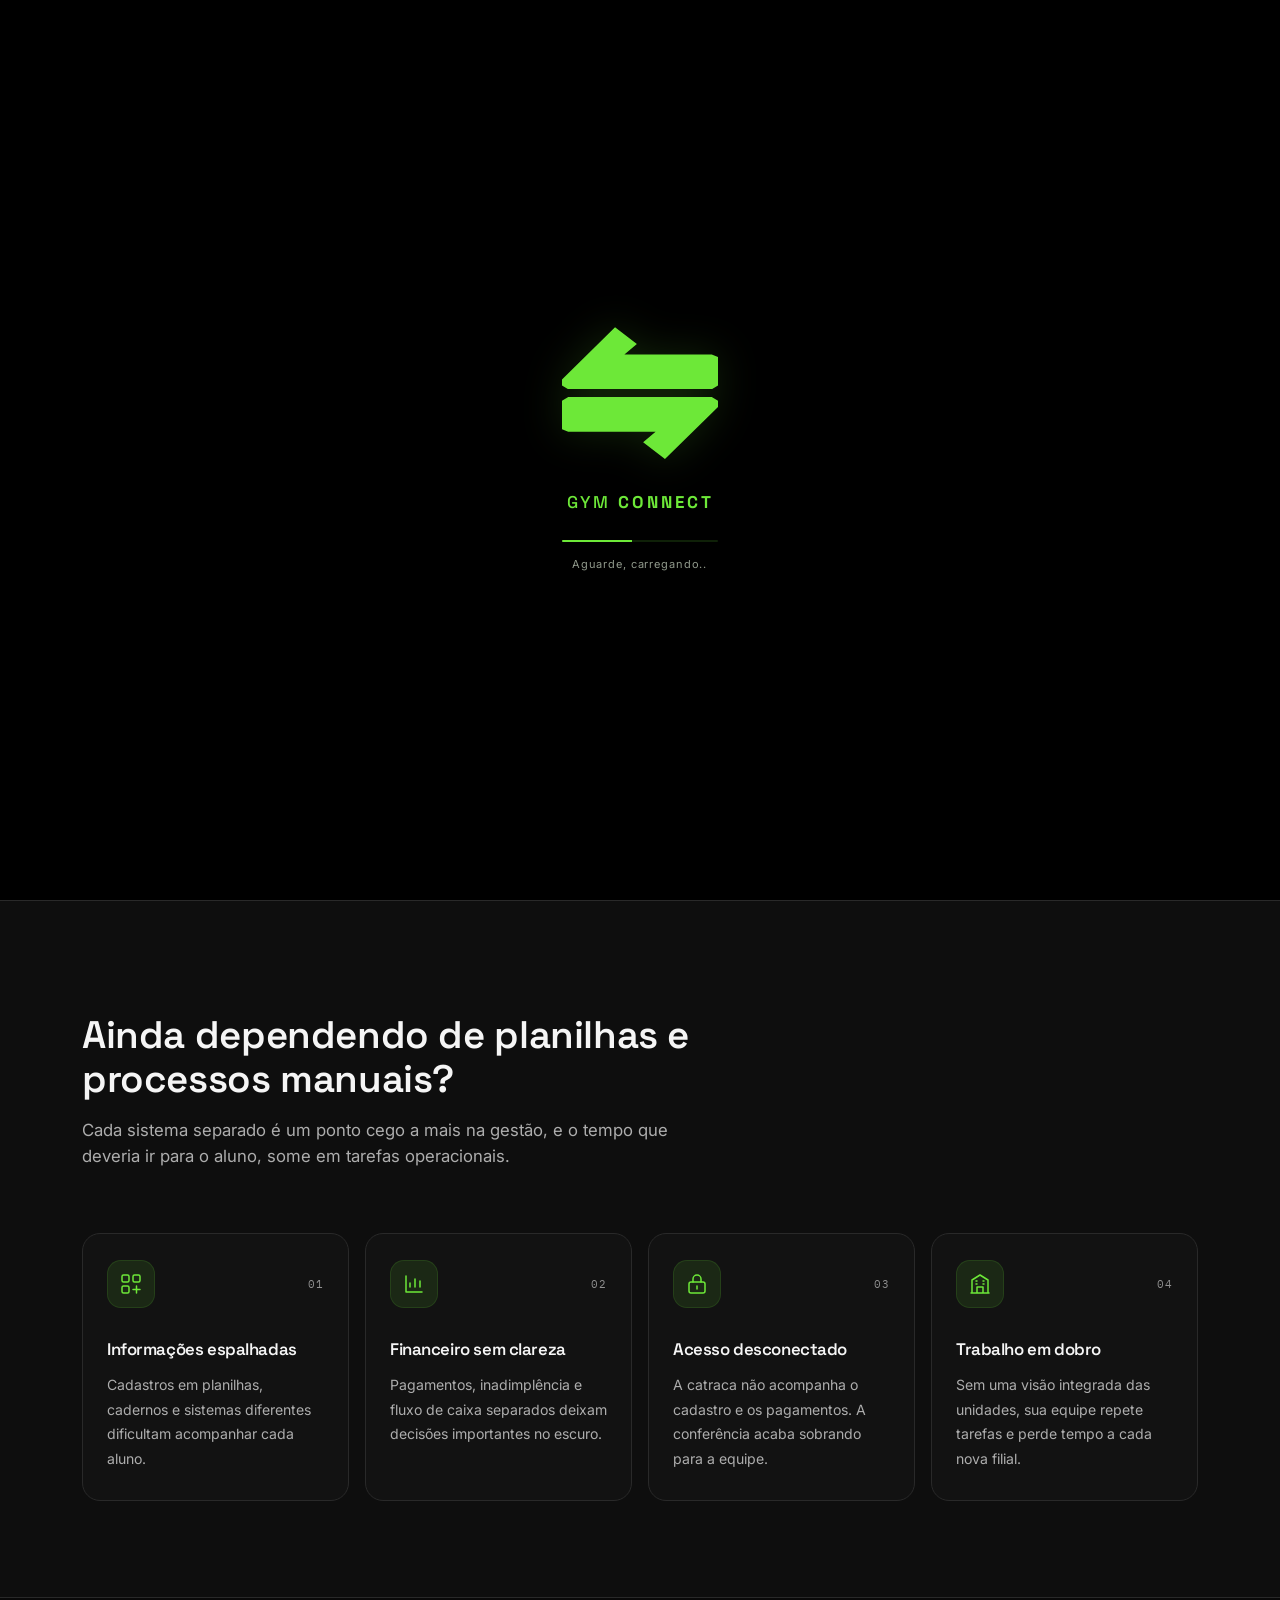
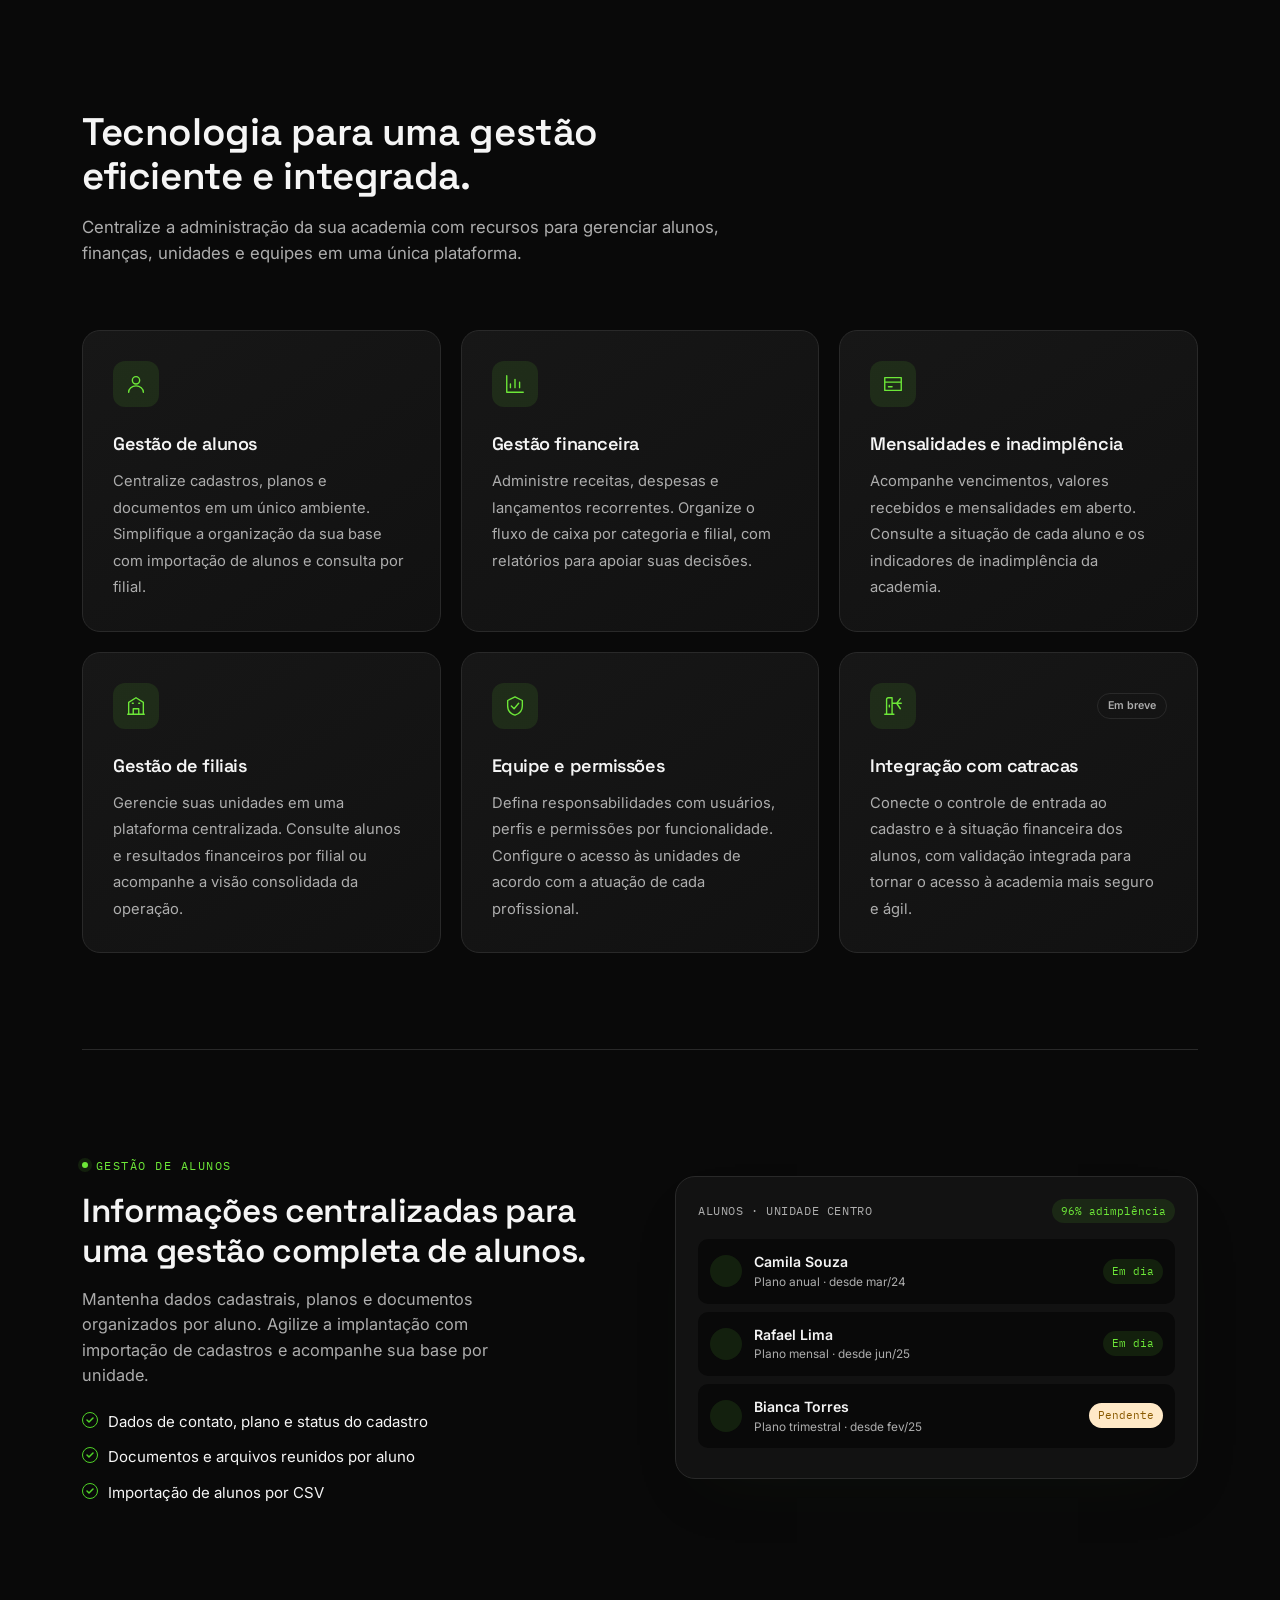
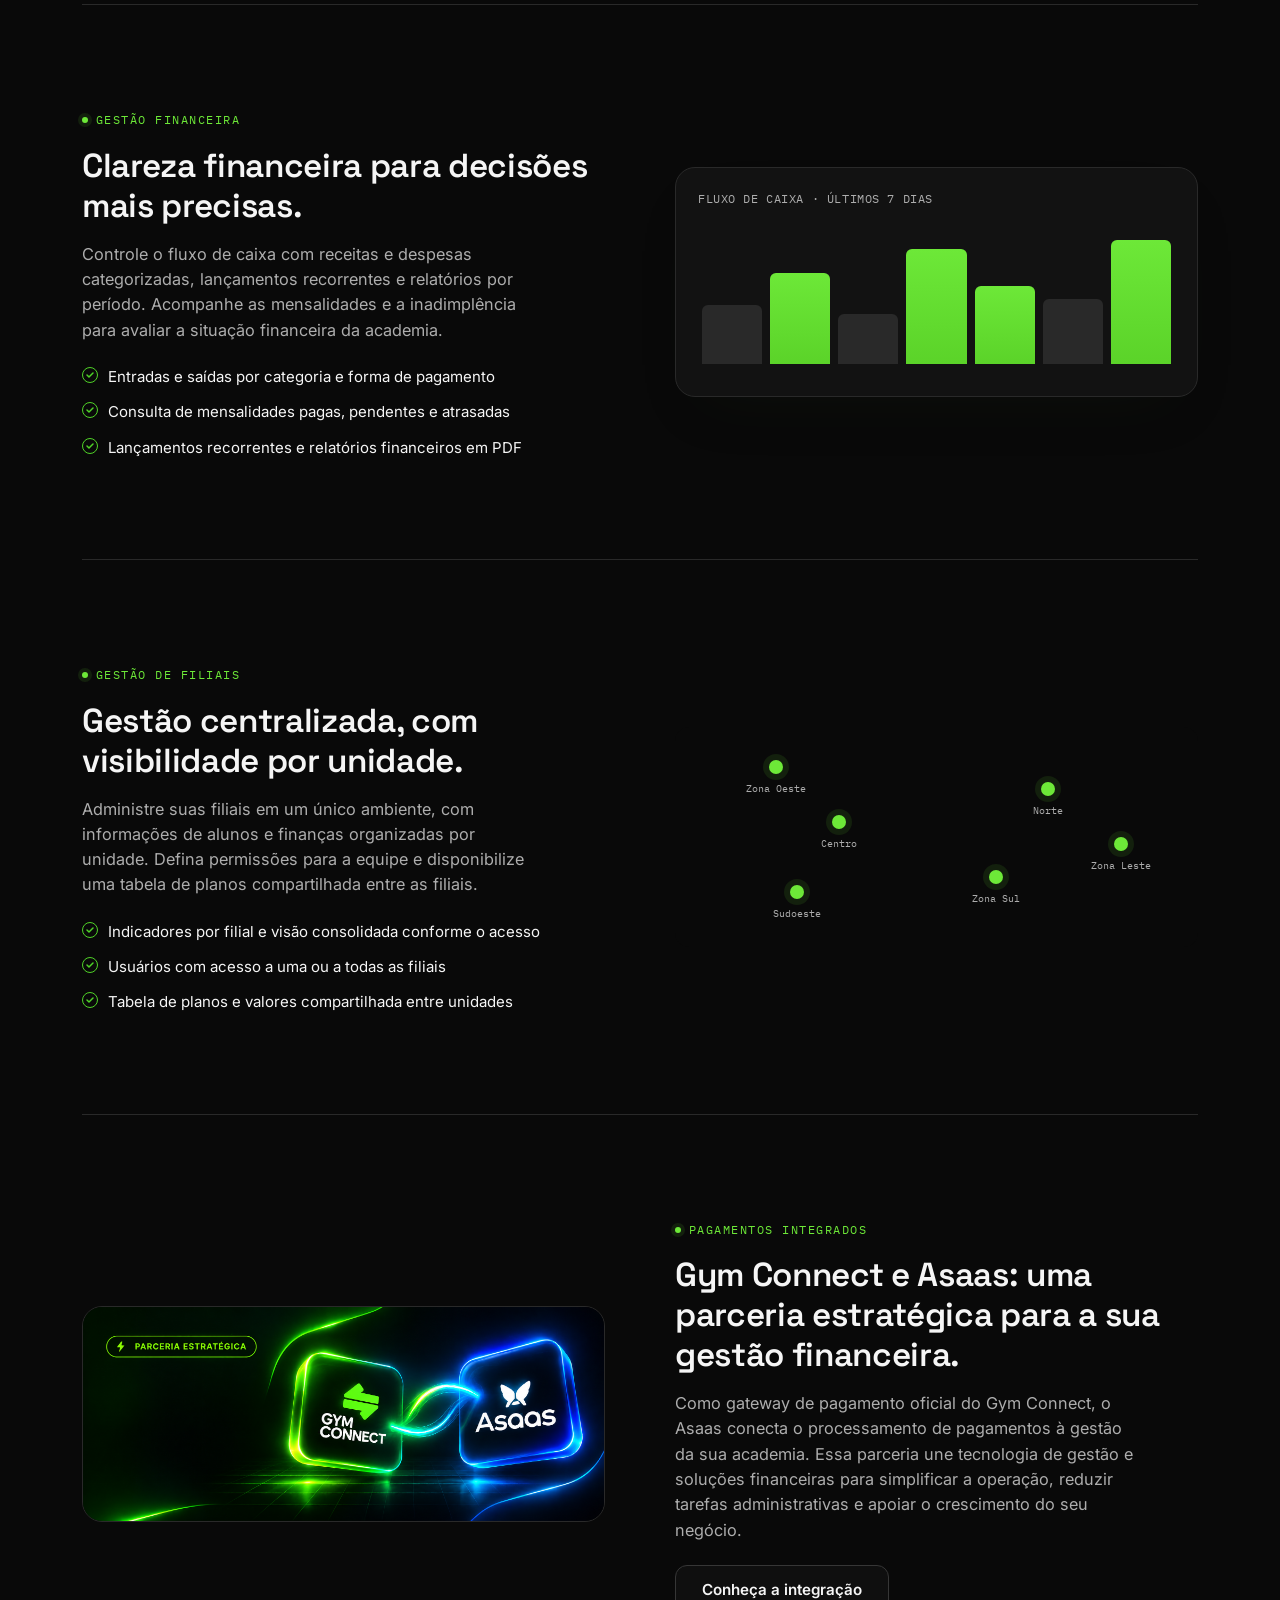
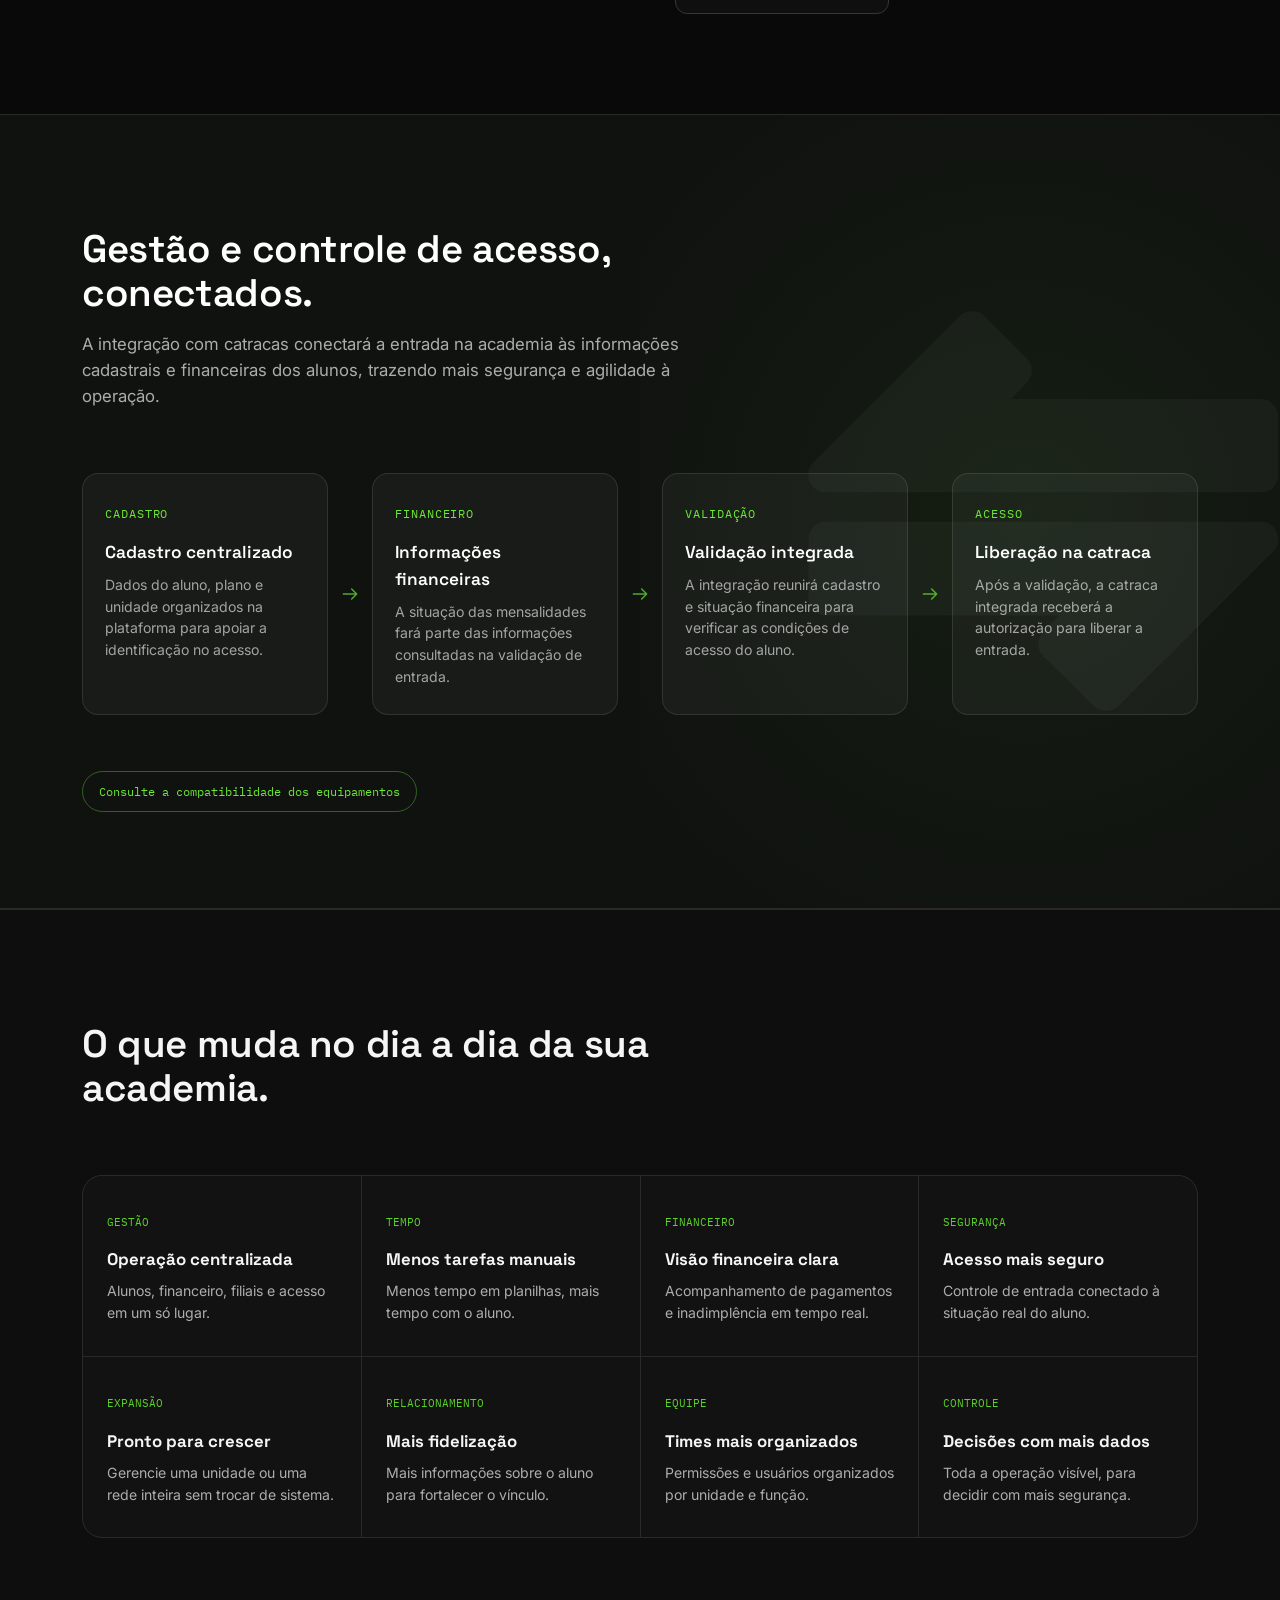
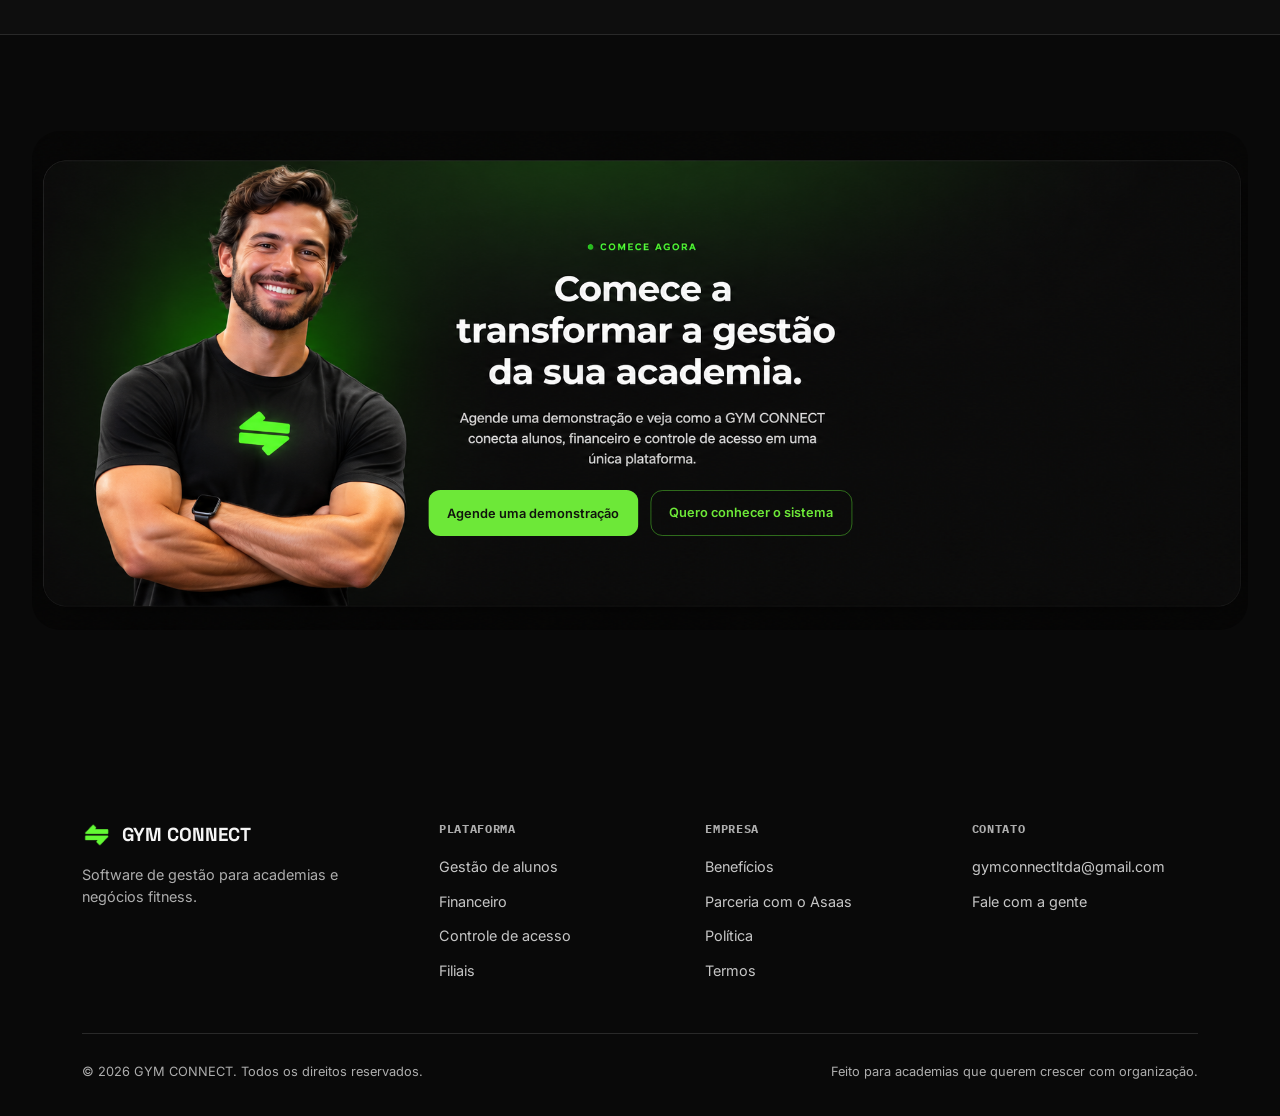
==== commit 870ca1c8: "feat: add preloader" ====
--- a/index.html
+++ b/index.html
@@ -2,6 +2,13 @@
 <html lang="pt-BR">
   <head>
     <meta charset="UTF-8" />
+    <script>
+      document.documentElement.classList.add("is-loading");
+      window.gymLoaderStarted = Date.now();
+      window.gymLoaderFallback = setTimeout(function () {
+        document.documentElement.classList.remove("is-loading");
+      }, 6500);
+    </script>
     <link rel="icon" type="image/webp" href="./assets/img/logo.webp" />
     <meta name="viewport" content="width=device-width, initial-scale=1.0" />
     <title>GYM CONNECT — Sua academia conectada, do cadastro à catraca</title>
@@ -28,6 +35,22 @@
     <link rel="stylesheet" href="./assets/css/style.css" />
   </head>
   <body>
+    <div
+      class="preloader"
+      id="preloader"
+      role="status"
+      aria-label="Carregando Gym Connect"
+    >
+      <div class="preloader-inner" aria-hidden="true">
+        <div class="preloader-mark">
+          <span class="preloader-arrow preloader-arrow-top"></span>
+          <span class="preloader-arrow preloader-arrow-bottom"></span>
+        </div>
+        <span class="preloader-name">GYM <strong>CONNECT</strong></span>
+        <div class="preloader-track"><span></span></div>
+        <span class="preloader-caption">Aguarde, carregando..</span>
+      </div>
+    </div>
     <!-- Checkpoint rail -->
     <nav class="rail" aria-hidden="true">
       <div class="rail-node active" data-label="hero" data-target="hero"></div>
@@ -55,17 +78,20 @@
           ><span class="logo-text">GYM CONNECT</span></a
         >
         <div class="nav-links">
+          <a href="#hero">Home</a>
           <a href="#features">Funcionalidades</a>
+          <a href="#partnership">Parcerias</a>
           <a href="#access">Controle de acesso</a>
           <a href="#benefits">Benefícios</a>
-          <a href="#proof">Clientes</a>
         </div>
         <div class="nav-cta">
           <a href="https://app.gymconect.com.br/" class="nav-link-plain"
             >Entrar</a
           >
           <span class="nav-cta-sep">|</span>
-          <a href="#" class="nav-link-accent">Criar uma conta</a>
+          <a href="https://app.gymconect.com.br/login" class="nav-link-accent"
+            >Criar uma conta</a
+          >
         </div>
         <button class="nav-toggle" id="navToggle" aria-label="Abrir menu">
           <span></span><span></span><span></span>
@@ -77,13 +103,16 @@
       <button class="mobile-close" id="mobileClose" aria-label="Fechar menu">
         ×
       </button>
+      <a href="#hero">Home</a>
       <a href="#features">Funcionalidades</a>
+      <a href="#partnership">Parcerias</a>
       <a href="#access">Controle de acesso</a>
       <a href="#benefits">Benefícios</a>
-      <a href="#proof">Clientes</a>
       <div class="mobile-auth">
         <a href="#" class="nav-link-plain">Entrar</a>
-        <a href="#" class="btn btn-primary">Criar uma conta</a>
+        <a href="https://app.gymconect.com.br/login" class="btn btn-primary"
+          >Criar uma conta</a
+        >
       </div>
     </div>
 
@@ -673,6 +702,41 @@
             </div>
           </div>
         </div>
+        <!-- DETALHE: PAGAMENTOS ASAAS -->
+        <div
+          class="detail-row partnership reveal"
+          id="partnership"
+          aria-labelledby="partnership-title"
+        >
+          <div class="detail-visual">
+            <img
+              class="partnership-banner"
+              src="./assets/img/parceria-asaas.png"
+              alt="GYM CONNECT e Asaas. Parceria estratégica. Gestão inteligente. Financeiro conectado."
+              width="1800"
+              height="760"
+              loading="lazy"
+            />
+          </div>
+          <div class="detail-copy">
+            <span class="eyebrow">Pagamentos integrados</span>
+
+            <h3 id="partnership-title">
+              Gym Connect e Asaas: uma parceria estratégica para a sua gestão
+              financeira.
+            </h3>
+            <p>
+              Como gateway de pagamento oficial do Gym Connect, o Asaas conecta
+              o processamento de pagamentos à gestão da sua academia. Essa
+              parceria une tecnologia de gestão e soluções financeiras para
+              simplificar a operação, reduzir tarefas administrativas e apoiar o
+              crescimento do seu negócio.
+            </p>
+            <button type="button" class="btn btn-ghost js-open-demo-modal">
+              Conheça a integração
+            </button>
+          </div>
+        </div>
       </section>
 
       <!-- CONTROLE DE ACESSO -->
@@ -883,6 +947,7 @@
             <h5>Empresa</h5>
             <ul>
               <li><a href="#benefits">Benefícios</a></li>
+              <li><a href="#partnership">Parceria com o Asaas</a></li>
               <li><a href="./politica.html">Política</a></li>
               <li><a href="./termos.html">Termos</a></li>
             </ul>
--- a/assets/css/style.css
+++ b/assets/css/style.css
@@ -1,3 +1,27 @@
+/* CSS logo: two opposing arrows assemble on a black stage. */
+.preloader{position:fixed; inset:0; z-index:1000; display:flex; align-items:center; justify-content:center; background:#000; color:#6DE838; opacity:0; visibility:hidden; pointer-events:none; transition:opacity .55s ease, visibility .55s ease;}
+.is-loading .preloader{opacity:1; visibility:visible; pointer-events:auto;}
+html.is-loading{overflow:hidden;}
+.preloader-inner{display:flex; flex-direction:column; align-items:center; padding:32px;}
+.preloader-mark{position:relative; width:156px; height:132px; margin-bottom:30px; filter:drop-shadow(0 0 20px rgba(109,232,56,.16));}
+.preloader-arrow{position:absolute; left:0; width:156px; height:62px; background:currentColor; clip-path:polygon(34% 0,48% 27%,40% 44%,96% 44%,100% 48%,100% 94%,96% 100%,4% 100%,0 94%,0 84%);}
+.preloader-arrow-top{top:0; animation:loader-assemble-top 1.6s cubic-bezier(.22,1,.36,1) both;}
+.preloader-arrow-bottom{bottom:0; transform:rotate(180deg); animation:loader-assemble-bottom 1.6s cubic-bezier(.22,1,.36,1) both;}
+.preloader-name{font-family:var(--disp); font-weight:500; font-size:17px; letter-spacing:.18em; animation:loader-label 1.2s ease both;}
+.preloader-name strong{font-weight:700;}
+.preloader-track{width:156px; height:2px; background:rgba(109,232,56,.14); margin:24px 0 14px; overflow:hidden; border-radius:2px;}
+.preloader-track span{display:block; height:100%; width:45%; background:currentColor; animation:loader-scan 1.2s ease-in-out infinite;}
+.preloader-caption{font-family:var(--body); font-size:11px; letter-spacing:.08em; color:#90998b; animation:loader-label 1.2s ease both;}
+@keyframes loader-assemble-top{0%{opacity:0; transform:translate(70px,-24px);} 50%,72%{opacity:1; transform:translate(0,0);} 86%{transform:translate(-5px,0);} 100%{transform:translate(0,0);}}
+@keyframes loader-assemble-bottom{0%{opacity:0; transform:translate(-70px,24px) rotate(180deg);} 50%,72%{opacity:1; transform:translate(0,0) rotate(180deg);} 86%{transform:translate(5px,0) rotate(180deg);} 100%{transform:translate(0,0) rotate(180deg);}}
+@keyframes loader-label{from{opacity:0; transform:translateY(8px);} to{opacity:1; transform:translateY(0);}}
+@keyframes loader-scan{from{transform:translateX(-110%);} to{transform:translateX(330%);}}
+@media (prefers-reduced-motion:reduce){.preloader{transition:none;}.preloader-arrow,.preloader-name,.preloader-caption,.preloader-track span{animation:none;}}
+
+/* Partnership */
+.partnership{scroll-margin-top:90px;}
+.partnership-banner{width:100%; height:auto; border:1px solid var(--line); border-radius:var(--radius);}
+
 :root{
   --bg:#090909;
   --paper:#121212;
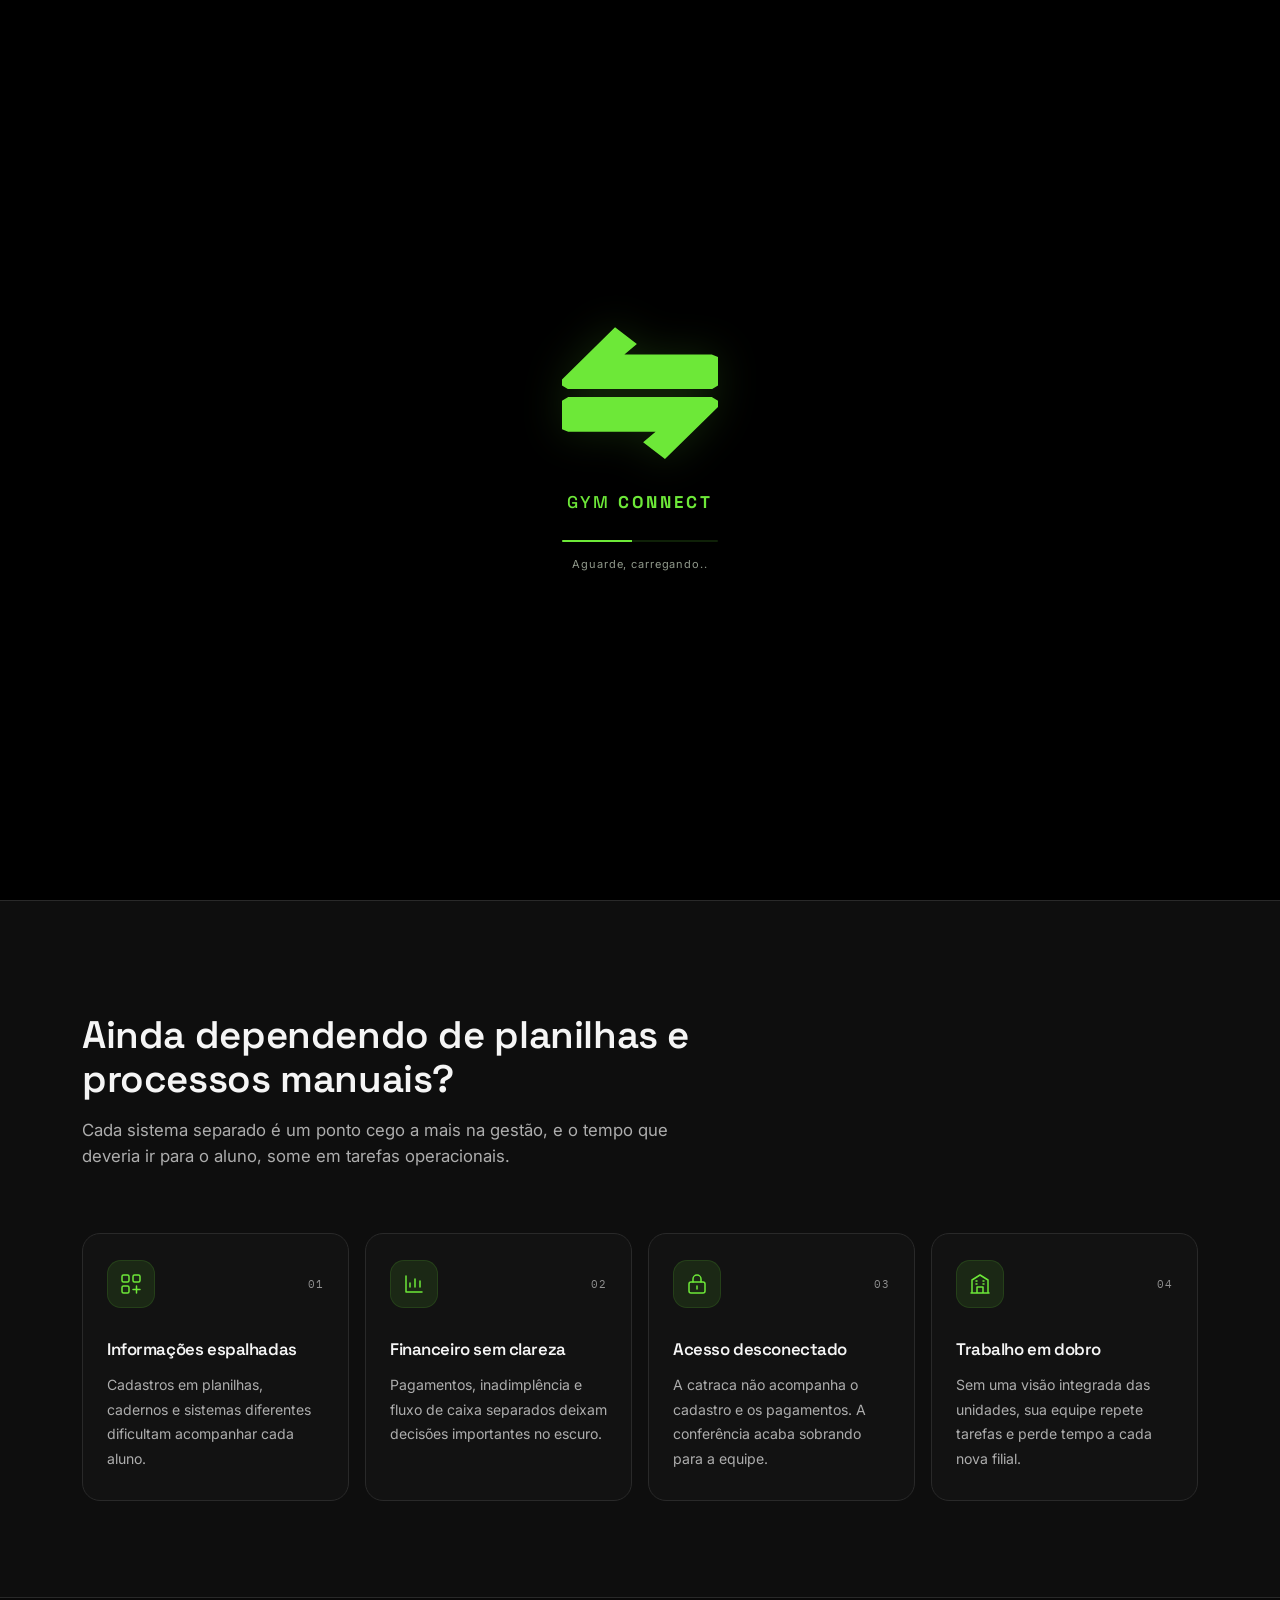
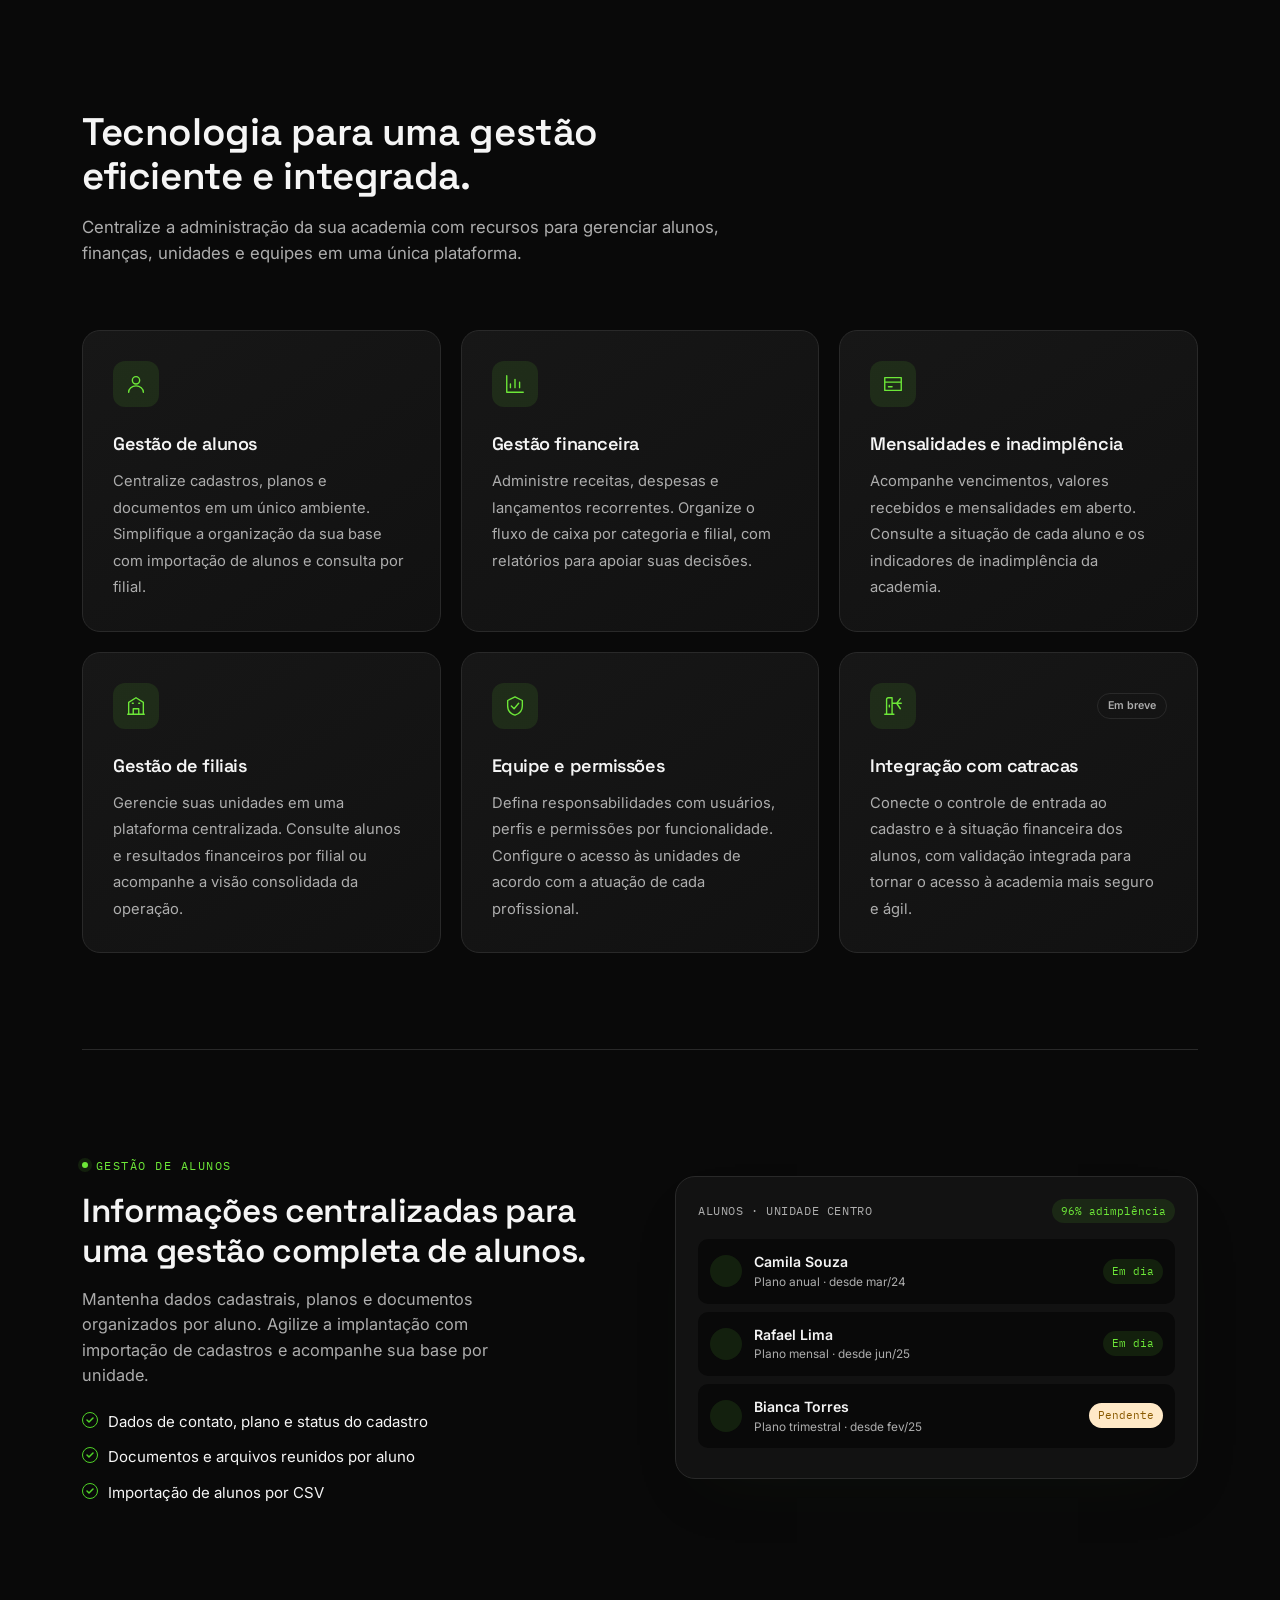
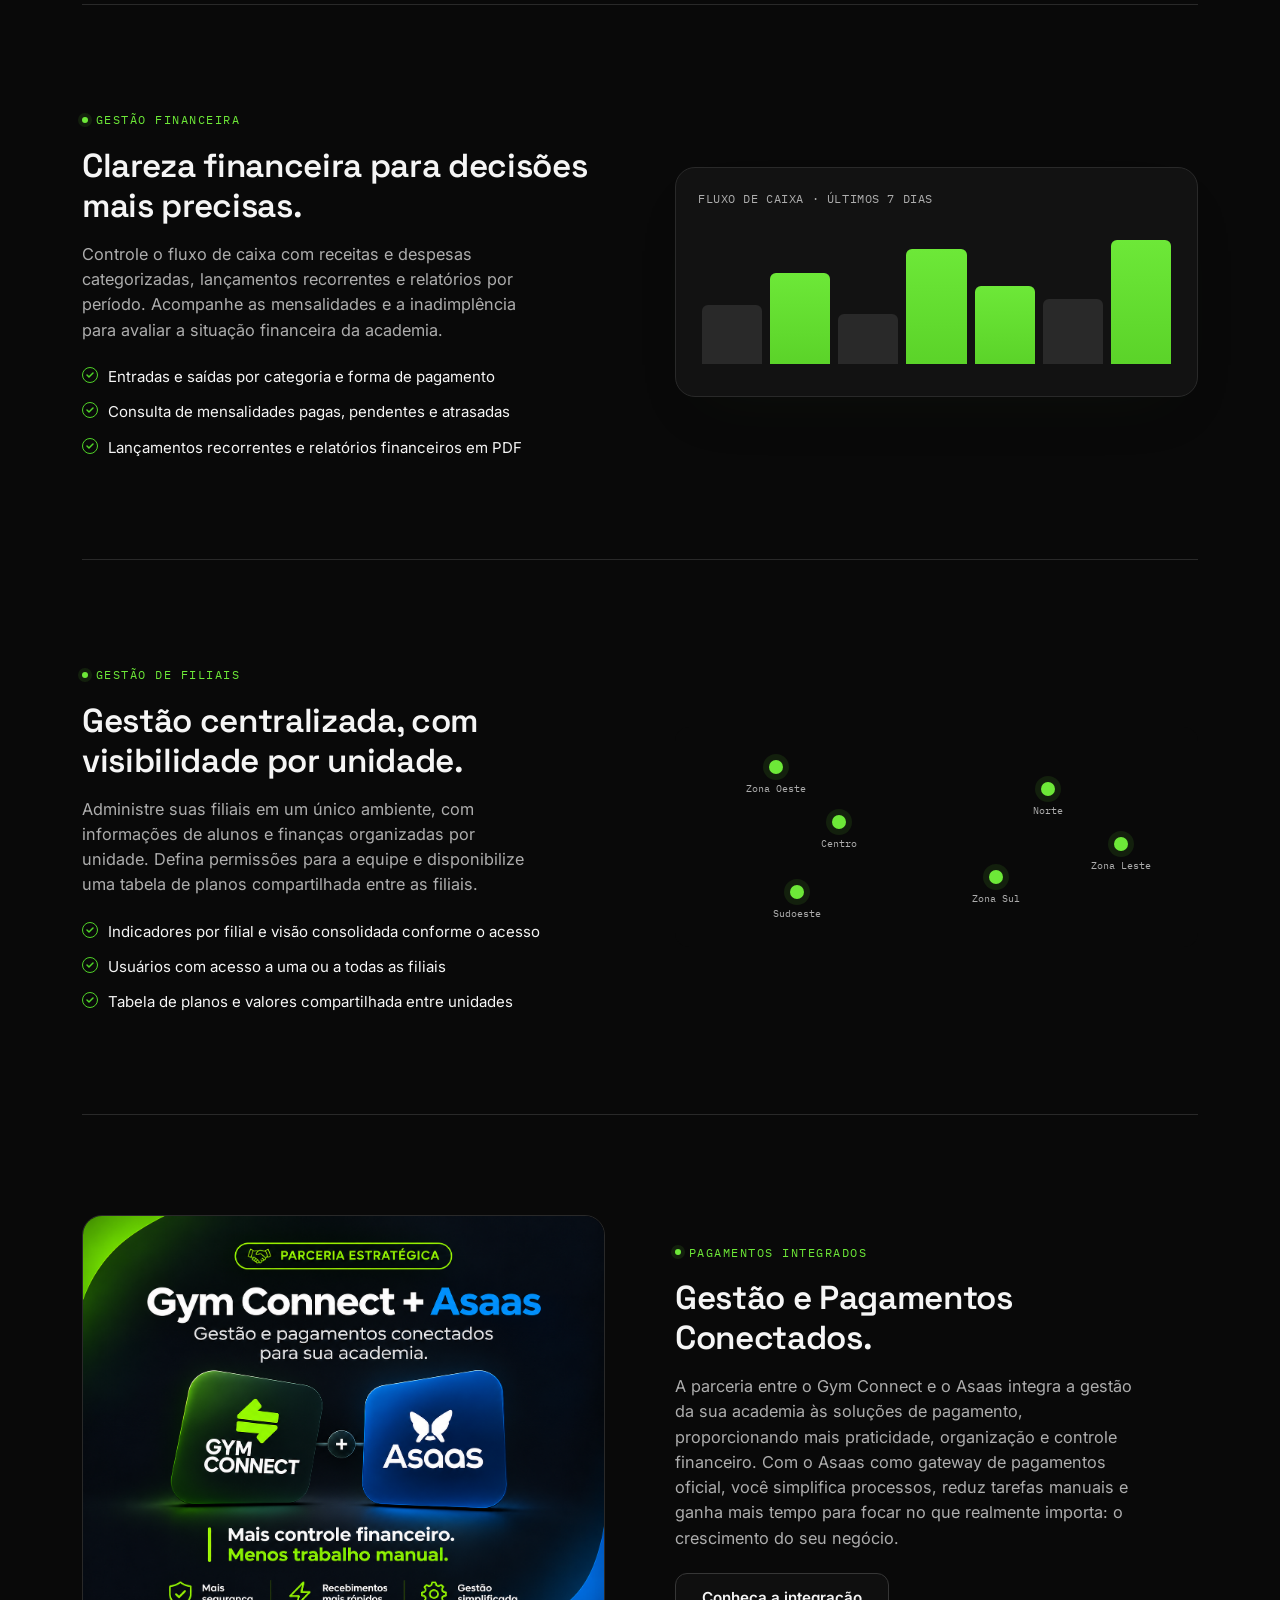
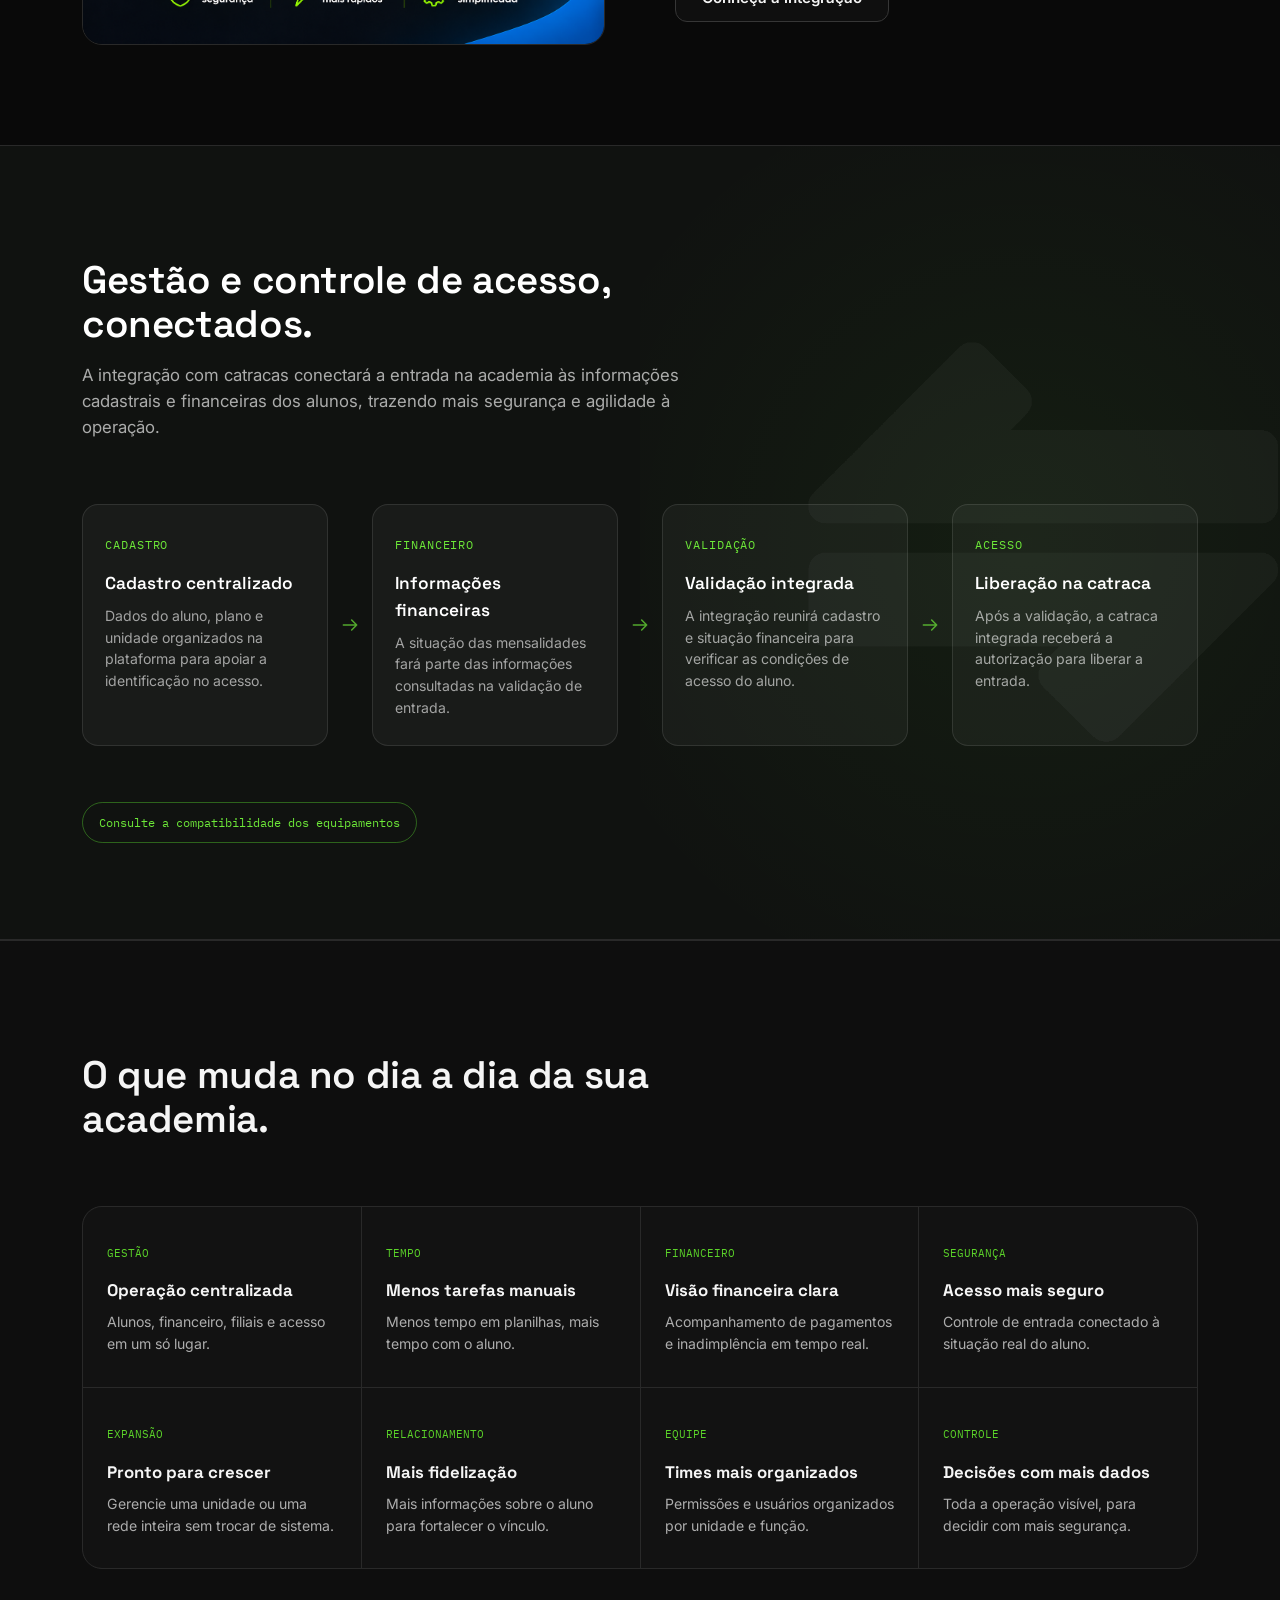
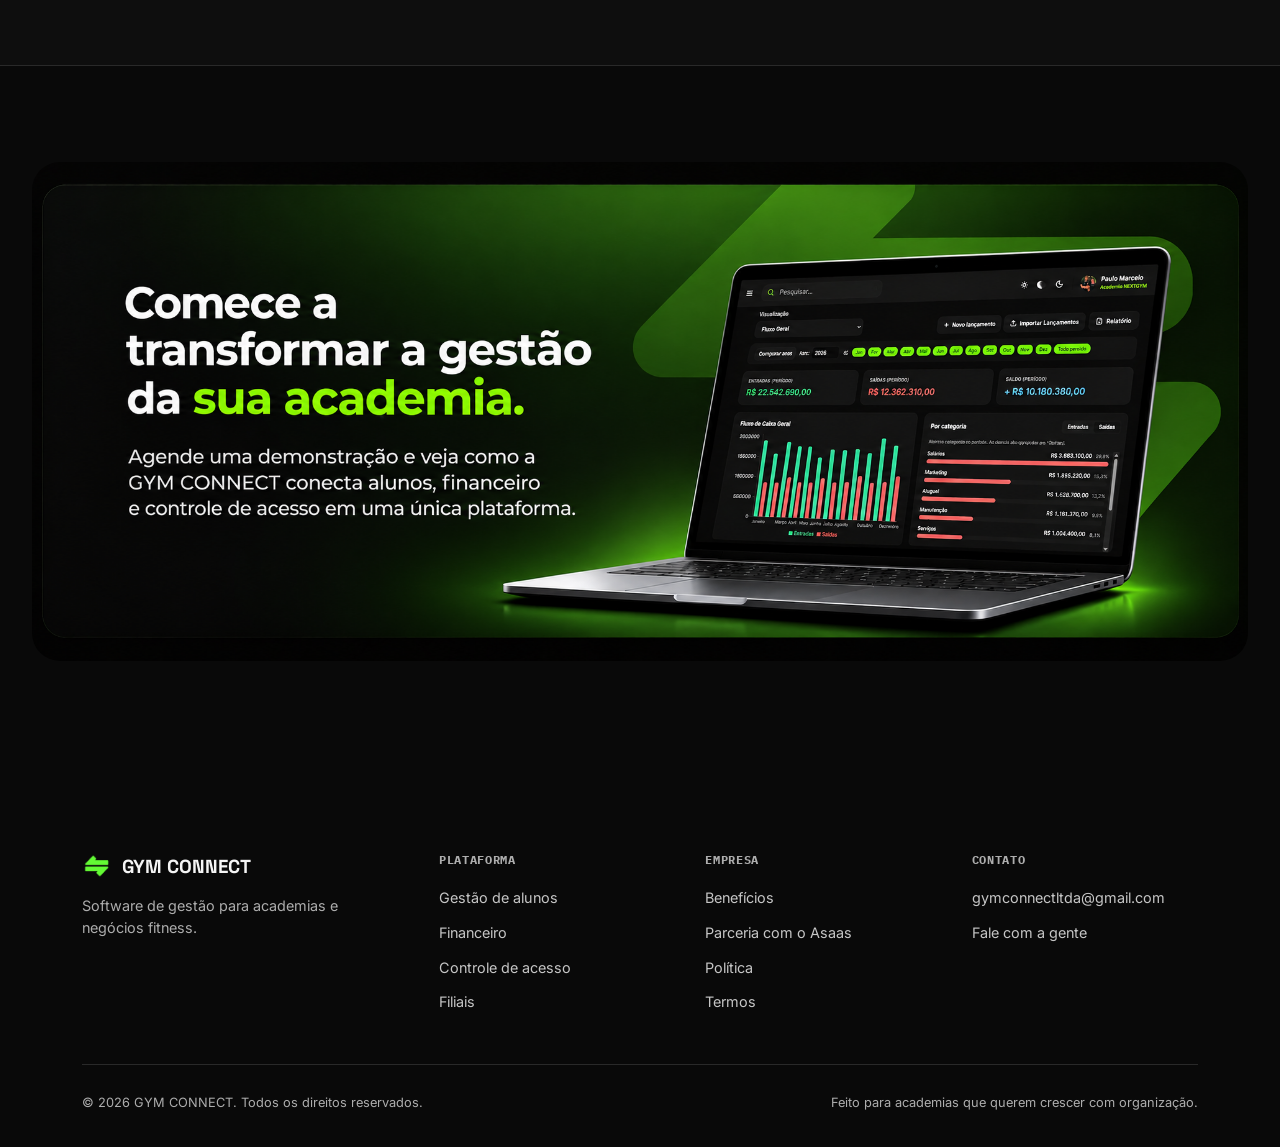
==== commit f45793f3: "feat: add news banners" ====
--- a/index.html
+++ b/index.html
@@ -84,15 +84,15 @@
           <a href="#access">Controle de acesso</a>
           <a href="#benefits">Benefícios</a>
         </div>
-        <div class="nav-cta">
-          <a href="https://app.gymconect.com.br/" class="nav-link-plain"
+        <!-- <div class="nav-cta">
+          <a href="" class="nav-link-plain"
             >Entrar</a
           >
           <span class="nav-cta-sep">|</span>
-          <a href="https://app.gymconect.com.br/login" class="nav-link-accent"
+          <a href="" class="nav-link-accent"
             >Criar uma conta</a
           >
-        </div>
+        </div> -->
         <button class="nav-toggle" id="navToggle" aria-label="Abrir menu">
           <span></span><span></span><span></span>
         </button>
@@ -721,16 +721,14 @@
           <div class="detail-copy">
             <span class="eyebrow">Pagamentos integrados</span>
 
-            <h3 id="partnership-title">
-              Gym Connect e Asaas: uma parceria estratégica para a sua gestão
-              financeira.
-            </h3>
+            <h3 id="partnership-title">Gestão e Pagamentos Conectados.</h3>
             <p>
-              Como gateway de pagamento oficial do Gym Connect, o Asaas conecta
-              o processamento de pagamentos à gestão da sua academia. Essa
-              parceria une tecnologia de gestão e soluções financeiras para
-              simplificar a operação, reduzir tarefas administrativas e apoiar o
-              crescimento do seu negócio.
+              A parceria entre o Gym Connect e o Asaas integra a gestão da sua
+              academia às soluções de pagamento, proporcionando mais
+              praticidade, organização e controle financeiro. Com o Asaas como
+              gateway de pagamentos oficial, você simplifica processos, reduz
+              tarefas manuais e ganha mais tempo para focar no que realmente
+              importa: o crescimento do seu negócio.
             </p>
             <button type="button" class="btn btn-ghost js-open-demo-modal">
               Conheça a integração
@@ -909,7 +907,7 @@
             height="803"
             loading="lazy"
           />
-          <div class="final-cta-inner">
+          <!-- <div class="final-cta-inner">
             <div class="btns">
               <button type="button" class="btn btn-lime js-open-demo-modal">
                 Agende uma demonstração
@@ -918,7 +916,7 @@
                 >Quero conhecer o sistema</a
               >
             </div>
-          </div>
+          </div> -->
         </div>
       </section>
     </main>
--- a/assets/css/style.css
+++ b/assets/css/style.css
@@ -1,560 +1,2153 @@
 /* CSS logo: two opposing arrows assemble on a black stage. */
-.preloader{position:fixed; inset:0; z-index:1000; display:flex; align-items:center; justify-content:center; background:#000; color:#6DE838; opacity:0; visibility:hidden; pointer-events:none; transition:opacity .55s ease, visibility .55s ease;}
-.is-loading .preloader{opacity:1; visibility:visible; pointer-events:auto;}
-html.is-loading{overflow:hidden;}
-.preloader-inner{display:flex; flex-direction:column; align-items:center; padding:32px;}
-.preloader-mark{position:relative; width:156px; height:132px; margin-bottom:30px; filter:drop-shadow(0 0 20px rgba(109,232,56,.16));}
-.preloader-arrow{position:absolute; left:0; width:156px; height:62px; background:currentColor; clip-path:polygon(34% 0,48% 27%,40% 44%,96% 44%,100% 48%,100% 94%,96% 100%,4% 100%,0 94%,0 84%);}
-.preloader-arrow-top{top:0; animation:loader-assemble-top 1.6s cubic-bezier(.22,1,.36,1) both;}
-.preloader-arrow-bottom{bottom:0; transform:rotate(180deg); animation:loader-assemble-bottom 1.6s cubic-bezier(.22,1,.36,1) both;}
-.preloader-name{font-family:var(--disp); font-weight:500; font-size:17px; letter-spacing:.18em; animation:loader-label 1.2s ease both;}
-.preloader-name strong{font-weight:700;}
-.preloader-track{width:156px; height:2px; background:rgba(109,232,56,.14); margin:24px 0 14px; overflow:hidden; border-radius:2px;}
-.preloader-track span{display:block; height:100%; width:45%; background:currentColor; animation:loader-scan 1.2s ease-in-out infinite;}
-.preloader-caption{font-family:var(--body); font-size:11px; letter-spacing:.08em; color:#90998b; animation:loader-label 1.2s ease both;}
-@keyframes loader-assemble-top{0%{opacity:0; transform:translate(70px,-24px);} 50%,72%{opacity:1; transform:translate(0,0);} 86%{transform:translate(-5px,0);} 100%{transform:translate(0,0);}}
-@keyframes loader-assemble-bottom{0%{opacity:0; transform:translate(-70px,24px) rotate(180deg);} 50%,72%{opacity:1; transform:translate(0,0) rotate(180deg);} 86%{transform:translate(5px,0) rotate(180deg);} 100%{transform:translate(0,0) rotate(180deg);}}
-@keyframes loader-label{from{opacity:0; transform:translateY(8px);} to{opacity:1; transform:translateY(0);}}
-@keyframes loader-scan{from{transform:translateX(-110%);} to{transform:translateX(330%);}}
-@media (prefers-reduced-motion:reduce){.preloader{transition:none;}.preloader-arrow,.preloader-name,.preloader-caption,.preloader-track span{animation:none;}}
+.preloader {
+  position: fixed;
+  inset: 0;
+  z-index: 1000;
+  display: flex;
+  align-items: center;
+  justify-content: center;
+  background: #000;
+  color: #6de838;
+  opacity: 0;
+  visibility: hidden;
+  pointer-events: none;
+  transition:
+    opacity 0.55s ease,
+    visibility 0.55s ease;
+}
+.is-loading .preloader {
+  opacity: 1;
+  visibility: visible;
+  pointer-events: auto;
+}
+html.is-loading {
+  overflow: hidden;
+}
+.preloader-inner {
+  display: flex;
+  flex-direction: column;
+  align-items: center;
+  padding: 32px;
+}
+.preloader-mark {
+  position: relative;
+  width: 156px;
+  height: 132px;
+  margin-bottom: 30px;
+  filter: drop-shadow(0 0 20px rgba(109, 232, 56, 0.16));
+}
+.preloader-arrow {
+  position: absolute;
+  left: 0;
+  width: 156px;
+  height: 62px;
+  background: currentColor;
+  clip-path: polygon(
+    34% 0,
+    48% 27%,
+    40% 44%,
+    96% 44%,
+    100% 48%,
+    100% 94%,
+    96% 100%,
+    4% 100%,
+    0 94%,
+    0 84%
+  );
+}
+.preloader-arrow-top {
+  top: 0;
+  animation: loader-assemble-top 1.6s cubic-bezier(0.22, 1, 0.36, 1) both;
+}
+.preloader-arrow-bottom {
+  bottom: 0;
+  transform: rotate(180deg);
+  animation: loader-assemble-bottom 1.6s cubic-bezier(0.22, 1, 0.36, 1) both;
+}
+.preloader-name {
+  font-family: var(--disp);
+  font-weight: 500;
+  font-size: 17px;
+  letter-spacing: 0.18em;
+  animation: loader-label 1.2s ease both;
+}
+.preloader-name strong {
+  font-weight: 700;
+}
+.preloader-track {
+  width: 156px;
+  height: 2px;
+  background: rgba(109, 232, 56, 0.14);
+  margin: 24px 0 14px;
+  overflow: hidden;
+  border-radius: 2px;
+}
+.preloader-track span {
+  display: block;
+  height: 100%;
+  width: 45%;
+  background: currentColor;
+  animation: loader-scan 1.2s ease-in-out infinite;
+}
+.preloader-caption {
+  font-family: var(--body);
+  font-size: 11px;
+  letter-spacing: 0.08em;
+  color: #90998b;
+  animation: loader-label 1.2s ease both;
+}
+@keyframes loader-assemble-top {
+  0% {
+    opacity: 0;
+    transform: translate(70px, -24px);
+  }
+  50%,
+  72% {
+    opacity: 1;
+    transform: translate(0, 0);
+  }
+  86% {
+    transform: translate(-5px, 0);
+  }
+  100% {
+    transform: translate(0, 0);
+  }
+}
+@keyframes loader-assemble-bottom {
+  0% {
+    opacity: 0;
+    transform: translate(-70px, 24px) rotate(180deg);
+  }
+  50%,
+  72% {
+    opacity: 1;
+    transform: translate(0, 0) rotate(180deg);
+  }
+  86% {
+    transform: translate(5px, 0) rotate(180deg);
+  }
+  100% {
+    transform: translate(0, 0) rotate(180deg);
+  }
+}
+@keyframes loader-label {
+  from {
+    opacity: 0;
+    transform: translateY(8px);
+  }
+  to {
+    opacity: 1;
+    transform: translateY(0);
+  }
+}
+@keyframes loader-scan {
+  from {
+    transform: translateX(-110%);
+  }
+  to {
+    transform: translateX(330%);
+  }
+}
+@media (prefers-reduced-motion: reduce) {
+  .preloader {
+    transition: none;
+  }
+  .preloader-arrow,
+  .preloader-name,
+  .preloader-caption,
+  .preloader-track span {
+    animation: none;
+  }
+}
 
 /* Partnership */
-.partnership{scroll-margin-top:90px;}
-.partnership-banner{width:100%; height:auto; border:1px solid var(--line); border-radius:var(--radius);}
-
-:root{
-  --bg:#090909;
-  --paper:#121212;
-  --ink:#F5F5F5;
-  --forest:#151515;
-  --forest-2:#6DE838;
-  --lime:#6DE838;
-  --lime-dim:#5BD329;
-  --lime-soft:rgba(109,232,56,0.10);
-  --line:#292929;
-  --muted:#ADADAD;
-  --muted-2:#909090;
-  --radius:20px;
-  --disp:'Space Grotesk', sans-serif;
-  --body:'Inter', sans-serif;
-  --mono:'IBM Plex Mono', monospace;
-}
-*{box-sizing:border-box; margin:0; padding:0;}
-html{scroll-behavior:smooth;}
-body{
-  background:var(--bg);
-  color:var(--ink);
-  font-family:var(--body);
-  line-height:1.55;
-  -webkit-font-smoothing:antialiased;
-  overflow-x:hidden;
-}
-@media (prefers-reduced-motion: reduce){
-  html{scroll-behavior:auto;}
-  *{animation-duration:0.001ms !important; transition-duration:0.001ms !important;}
-}
-img,svg{display:block; max-width:100%;}
-a{color:inherit; text-decoration:none;}
-ul{list-style:none;}
-section{position:relative;}
-h1,h2,h3{font-family:var(--disp); font-weight:600; letter-spacing:-0.01em;}
-.eyebrow{
-  font-family:var(--mono); font-size:0.78rem; letter-spacing:0.12em; text-transform:uppercase;
-  color:var(--forest-2); display:inline-flex; align-items:center; gap:8px;
-}
-.eyebrow::before{content:''; width:6px; height:6px; border-radius:50%; background:var(--lime); box-shadow:0 0 0 4px var(--lime-soft);}
-.eyebrow.on-dark{color:var(--lime);}
-.eyebrow.on-dark::before{box-shadow:0 0 0 4px rgba(100,250,53,0.18);}
-.wrap{max-width:1180px; margin:0 auto; padding:0 32px;}
-:focus-visible{outline:2px solid var(--forest-2); outline-offset:3px;}
-button, .btn{font-family:var(--body); cursor:pointer;}
+.partnership {
+  scroll-margin-top: 90px;
+}
+.partnership-banner {
+  width: 100%;
+  height: auto;
+  border: 1px solid var(--line);
+  border-radius: var(--radius);
+}
+
+:root {
+  --bg: #090909;
+  --paper: #121212;
+  --ink: #f5f5f5;
+  --forest: #151515;
+  --forest-2: #6de838;
+  --lime: #6de838;
+  --lime-dim: #5bd329;
+  --lime-soft: rgba(109, 232, 56, 0.1);
+  --line: #292929;
+  --muted: #adadad;
+  --muted-2: #909090;
+  --radius: 20px;
+  --disp: "Space Grotesk", sans-serif;
+  --body: "Inter", sans-serif;
+  --mono: "IBM Plex Mono", monospace;
+}
+* {
+  box-sizing: border-box;
+  margin: 0;
+  padding: 0;
+}
+html {
+  scroll-behavior: smooth;
+}
+body {
+  background: var(--bg);
+  color: var(--ink);
+  font-family: var(--body);
+  line-height: 1.55;
+  -webkit-font-smoothing: antialiased;
+  overflow-x: hidden;
+}
+@media (prefers-reduced-motion: reduce) {
+  html {
+    scroll-behavior: auto;
+  }
+  * {
+    animation-duration: 0.001ms !important;
+    transition-duration: 0.001ms !important;
+  }
+}
+img,
+svg {
+  display: block;
+  max-width: 100%;
+}
+a {
+  color: inherit;
+  text-decoration: none;
+}
+ul {
+  list-style: none;
+}
+section {
+  position: relative;
+}
+h1,
+h2,
+h3 {
+  font-family: var(--disp);
+  font-weight: 600;
+  letter-spacing: -0.01em;
+}
+.eyebrow {
+  font-family: var(--mono);
+  font-size: 0.78rem;
+  letter-spacing: 0.12em;
+  text-transform: uppercase;
+  color: var(--forest-2);
+  display: inline-flex;
+  align-items: center;
+  gap: 8px;
+}
+.eyebrow::before {
+  content: "";
+  width: 6px;
+  height: 6px;
+  border-radius: 50%;
+  background: var(--lime);
+  box-shadow: 0 0 0 4px var(--lime-soft);
+}
+.eyebrow.on-dark {
+  color: var(--lime);
+}
+.eyebrow.on-dark::before {
+  box-shadow: 0 0 0 4px rgba(100, 250, 53, 0.18);
+}
+.wrap {
+  max-width: 1180px;
+  margin: 0 auto;
+  padding: 0 32px;
+}
+:focus-visible {
+  outline: 2px solid var(--forest-2);
+  outline-offset: 3px;
+}
+button,
+.btn {
+  font-family: var(--body);
+  cursor: pointer;
+}
 
 /* ---------- Buttons ---------- */
-.btn{
-  display:inline-flex; align-items:center; justify-content:center; gap:8px;
-  padding:14px 26px; border-radius:100px; font-weight:600; font-size:0.95rem;
-  border:1px solid transparent; transition:transform .25s ease, box-shadow .25s ease, background .25s ease;
-  white-space:nowrap;
-}
-.btn-primary{background:var(--lime); color:#10150D;}
-.btn-primary:hover{transform:translateY(-2px); box-shadow:0 10px 24px rgba(18,33,12,0.25);}
-.btn-primary svg{transition:transform .25s ease;}
-.btn-primary:hover svg{transform:translateX(3px);}
-.btn-ghost{background:transparent; color:var(--ink); border-color:var(--line);}
-.btn-ghost:hover{border-color:var(--ink);}
-.btn-lime{background:var(--lime); color:#10150D;}
-.btn-lime:hover{transform:translateY(-2px); box-shadow:0 12px 28px rgba(100,250,53,0.35);}
-.btn-outline-dark{background:transparent; color:var(--lime); border-color:rgba(100,250,53,0.4);}
-.btn-outline-dark:hover{background:rgba(100,250,53,0.08); border-color:var(--lime);}
+.btn {
+  display: inline-flex;
+  align-items: center;
+  justify-content: center;
+  gap: 8px;
+  padding: 14px 26px;
+  border-radius: 100px;
+  font-weight: 600;
+  font-size: 0.95rem;
+  border: 1px solid transparent;
+  transition:
+    transform 0.25s ease,
+    box-shadow 0.25s ease,
+    background 0.25s ease;
+  white-space: nowrap;
+}
+.btn-primary {
+  background: var(--lime);
+  color: #10150d;
+}
+.btn-primary:hover {
+  transform: translateY(-2px);
+  box-shadow: 0 10px 24px rgba(18, 33, 12, 0.25);
+}
+.btn-primary svg {
+  transition: transform 0.25s ease;
+}
+.btn-primary:hover svg {
+  transform: translateX(3px);
+}
+.btn-ghost {
+  background: transparent;
+  color: var(--ink);
+  border-color: var(--line);
+}
+.btn-ghost:hover {
+  border-color: var(--ink);
+}
+.btn-lime {
+  background: var(--lime);
+  color: #10150d;
+}
+.btn-lime:hover {
+  transform: translateY(-2px);
+  box-shadow: 0 12px 28px rgba(100, 250, 53, 0.35);
+}
+.btn-outline-dark {
+  background: transparent;
+  color: var(--lime);
+  border-color: rgba(100, 250, 53, 0.4);
+}
+.btn-outline-dark:hover {
+  background: rgba(100, 250, 53, 0.08);
+  border-color: var(--lime);
+}
 
 /* ---------- Checkpoint rail (signature element) ---------- */
-.rail{
-  position:fixed; left:26px; top:50%; transform:translateY(-50%);
-  display:flex; flex-direction:column; align-items:center; gap:0;
-  z-index:40;
-}
-.rail-node{
-  width:9px; height:9px; border-radius:50%; background:var(--line);
-  position:relative; transition:background .4s ease, box-shadow .4s ease, transform .4s ease;
-}
-.rail-node::after{
-  content:attr(data-label); position:absolute; left:20px; top:50%; transform:translateY(-50%);
-  font-family:var(--mono); font-size:0.68rem; letter-spacing:0.06em; color:var(--muted);
-  white-space:nowrap; opacity:0; transition:opacity .3s ease; pointer-events:none;
-}
-.rail-node.active{background:var(--lime); box-shadow:0 0 0 5px var(--lime-soft); transform:scale(1.15);}
-.rail-node.active::after{opacity:1;}
-.rail-line{width:1px; height:34px; background:var(--line);}
-@media (max-width:1150px){ .rail{display:none;} }
+.rail {
+  position: fixed;
+  left: 26px;
+  top: 50%;
+  transform: translateY(-50%);
+  display: flex;
+  flex-direction: column;
+  align-items: center;
+  gap: 0;
+  z-index: 40;
+}
+.rail-node {
+  width: 9px;
+  height: 9px;
+  border-radius: 50%;
+  background: var(--line);
+  position: relative;
+  transition:
+    background 0.4s ease,
+    box-shadow 0.4s ease,
+    transform 0.4s ease;
+}
+.rail-node::after {
+  content: attr(data-label);
+  position: absolute;
+  left: 20px;
+  top: 50%;
+  transform: translateY(-50%);
+  font-family: var(--mono);
+  font-size: 0.68rem;
+  letter-spacing: 0.06em;
+  color: var(--muted);
+  white-space: nowrap;
+  opacity: 0;
+  transition: opacity 0.3s ease;
+  pointer-events: none;
+}
+.rail-node.active {
+  background: var(--lime);
+  box-shadow: 0 0 0 5px var(--lime-soft);
+  transform: scale(1.15);
+}
+.rail-node.active::after {
+  opacity: 1;
+}
+.rail-line {
+  width: 1px;
+  height: 34px;
+  background: var(--line);
+}
+@media (max-width: 1150px) {
+  .rail {
+    display: none;
+  }
+}
 
 /* ---------- Nav ---------- */
-header.nav{
-  position:fixed; top:0; left:0; right:0; z-index:50;
-  padding:20px 0; transition:background .35s ease, padding .35s ease, box-shadow .35s ease, border-color .35s ease;
-  border-bottom:1px solid transparent;
-}
-header.nav.scrolled{background:rgba(9,9,9,0.88); backdrop-filter:blur(14px); -webkit-backdrop-filter:blur(14px); padding:14px 0; border-color:var(--line);}
-.nav-inner{display:flex; align-items:center; justify-content:space-between; gap:24px; flex-wrap:nowrap;}
-.logo{display:flex; align-items:center; gap:10px; font-family:var(--disp); font-weight:700; font-size:1.18rem; min-width:0;}
-.logo-mark{width:30px; height:30px; flex-shrink:0; display:flex; align-items:center; justify-content:center;}
-.logo-mark img{width:100%; height:100%; object-fit:contain; display:block;}
-.logo-text{white-space:nowrap; overflow:hidden; text-overflow:ellipsis;}
-.nav-links{display:flex; align-items:center; gap:34px; font-size:0.93rem; font-weight:500;}
-.nav-links a{position:relative; padding:4px 0; color:var(--ink);}
-.nav-links a::after{content:''; position:absolute; left:0; bottom:0; width:0; height:1.5px; background:var(--lime-dim); transition:width .25s ease;}
-.nav-links a:hover::after{width:100%;}
-.nav-cta{display:flex; align-items:center; gap:10px; font-size:0.93rem; font-weight:600; white-space:nowrap; flex-shrink:0;}
-.nav-link-plain{color:var(--ink); opacity:0.8; transition:opacity .2s ease;}
-.nav-link-plain:hover{opacity:1;}
-.nav-cta-sep{color:var(--muted-2); font-weight:400;}
-.nav-link-accent{color:var(--forest-2); position:relative; padding-bottom:2px;}
-.nav-link-accent::after{content:''; position:absolute; left:0; bottom:0; width:0; height:1.5px; background:var(--lime-dim); transition:width .25s ease;}
-.nav-link-accent:hover::after{width:100%;}
-.nav-toggle{display:none; background:none; border:none; padding:6px; flex-shrink:0;}
-.nav-toggle span{display:block; width:22px; height:2px; background:var(--ink); margin:5px 0; transition:all .3s ease;}
-.mobile-auth{display:flex; flex-direction:column; align-items:flex-start; gap:16px; margin-top:6px;}
-.mobile-auth .nav-link-plain{font-family:var(--disp); font-size:1.3rem; font-weight:600; opacity:1;}
-.mobile-auth .btn{width:100%; justify-content:center;}
-@media (max-width:920px){
-  .nav-links{display:none;}
-  .nav-toggle{display:block;}
-}
-@media (max-width:640px){
-  .nav-cta{display:none;}
-}
-
-.mobile-menu{
-  position:fixed; inset:0; background:var(--bg); z-index:60; padding:100px 32px 40px;
-  display:flex; flex-direction:column; gap:28px; transform:translateY(-100%); transition:transform .4s ease;
-}
-.mobile-menu.open{transform:translateY(0);}
-.mobile-menu a{font-family:var(--disp); font-size:1.6rem; font-weight:600;}
-.mobile-close{position:absolute; top:22px; right:28px; background:none; border:none; font-size:1.8rem; line-height:1;}
+header.nav {
+  position: fixed;
+  top: 0;
+  left: 0;
+  right: 0;
+  z-index: 50;
+  padding: 20px 0;
+  transition:
+    background 0.35s ease,
+    padding 0.35s ease,
+    box-shadow 0.35s ease,
+    border-color 0.35s ease;
+  border-bottom: 1px solid transparent;
+}
+header.nav.scrolled {
+  background: rgba(9, 9, 9, 0.88);
+  backdrop-filter: blur(14px);
+  -webkit-backdrop-filter: blur(14px);
+  padding: 14px 0;
+  border-color: var(--line);
+}
+.nav-inner {
+  display: flex;
+  align-items: center;
+  justify-content: space-between;
+  gap: 24px;
+  flex-wrap: nowrap;
+}
+.logo {
+  display: flex;
+  align-items: center;
+  gap: 10px;
+  font-family: var(--disp);
+  font-weight: 700;
+  font-size: 1.18rem;
+  min-width: 0;
+}
+.logo-mark {
+  width: 30px;
+  height: 30px;
+  flex-shrink: 0;
+  display: flex;
+  align-items: center;
+  justify-content: center;
+}
+.logo-mark img {
+  width: 100%;
+  height: 100%;
+  object-fit: contain;
+  display: block;
+}
+.logo-text {
+  white-space: nowrap;
+  overflow: hidden;
+  text-overflow: ellipsis;
+}
+.nav-links {
+  display: flex;
+  align-items: center;
+  gap: 34px;
+  font-size: 0.93rem;
+  font-weight: 500;
+}
+.nav-links a {
+  position: relative;
+  padding: 4px 0;
+  color: var(--ink);
+}
+.nav-links a::after {
+  content: "";
+  position: absolute;
+  left: 0;
+  bottom: 0;
+  width: 0;
+  height: 1.5px;
+  background: var(--lime-dim);
+  transition: width 0.25s ease;
+}
+.nav-links a:hover::after {
+  width: 100%;
+}
+.nav-cta {
+  display: flex;
+  align-items: center;
+  gap: 10px;
+  font-size: 0.93rem;
+  font-weight: 600;
+  white-space: nowrap;
+  flex-shrink: 0;
+}
+.nav-link-plain {
+  color: var(--ink);
+  opacity: 0.8;
+  transition: opacity 0.2s ease;
+}
+.nav-link-plain:hover {
+  opacity: 1;
+}
+.nav-cta-sep {
+  color: var(--muted-2);
+  font-weight: 400;
+}
+.nav-link-accent {
+  color: var(--forest-2);
+  position: relative;
+  padding-bottom: 2px;
+}
+.nav-link-accent::after {
+  content: "";
+  position: absolute;
+  left: 0;
+  bottom: 0;
+  width: 0;
+  height: 1.5px;
+  background: var(--lime-dim);
+  transition: width 0.25s ease;
+}
+.nav-link-accent:hover::after {
+  width: 100%;
+}
+.nav-toggle {
+  display: none;
+  background: none;
+  border: none;
+  padding: 6px;
+  flex-shrink: 0;
+}
+.nav-toggle span {
+  display: block;
+  width: 22px;
+  height: 2px;
+  background: var(--ink);
+  margin: 5px 0;
+  transition: all 0.3s ease;
+}
+.mobile-auth {
+  display: flex;
+  flex-direction: column;
+  align-items: flex-start;
+  gap: 16px;
+  margin-top: 6px;
+}
+.mobile-auth .nav-link-plain {
+  font-family: var(--disp);
+  font-size: 1.3rem;
+  font-weight: 600;
+  opacity: 1;
+}
+.mobile-auth .btn {
+  width: 100%;
+  justify-content: center;
+}
+@media (max-width: 920px) {
+  .nav-links {
+    display: none;
+  }
+  .nav-toggle {
+    display: block;
+  }
+}
+@media (max-width: 640px) {
+  .nav-cta {
+    display: none;
+  }
+}
+
+.mobile-menu {
+  position: fixed;
+  inset: 0;
+  background: var(--bg);
+  z-index: 60;
+  padding: 100px 32px 40px;
+  display: flex;
+  flex-direction: column;
+  gap: 28px;
+  transform: translateY(-100%);
+  transition: transform 0.4s ease;
+}
+.mobile-menu.open {
+  transform: translateY(0);
+}
+.mobile-menu a {
+  font-family: var(--disp);
+  font-size: 1.6rem;
+  font-weight: 600;
+}
+.mobile-close {
+  position: absolute;
+  top: 22px;
+  right: 28px;
+  background: none;
+  border: none;
+  font-size: 1.8rem;
+  line-height: 1;
+}
 
 /* ---------- Reveal ---------- */
-.reveal{opacity:0; transform:translateY(26px); transition:opacity .8s ease, transform .8s ease;}
-.reveal.in-view{opacity:1; transform:translateY(0);}
-.reveal-delay-1{transition-delay:.08s;}
-.reveal-delay-2{transition-delay:.16s;}
-.reveal-delay-3{transition-delay:.24s;}
+.reveal {
+  opacity: 0;
+  transform: translateY(26px);
+  transition:
+    opacity 0.8s ease,
+    transform 0.8s ease;
+}
+.reveal.in-view {
+  opacity: 1;
+  transform: translateY(0);
+}
+.reveal-delay-1 {
+  transition-delay: 0.08s;
+}
+.reveal-delay-2 {
+  transition-delay: 0.16s;
+}
+.reveal-delay-3 {
+  transition-delay: 0.24s;
+}
 
 /* ---------- Hero ---------- */
-.hero{padding:180px 0 100px; position:relative; overflow:hidden;}
-.hero-grid-bg{
-  position:absolute; inset:0; z-index:0; opacity:0.5;
-  background-image:linear-gradient(var(--line) 1px, transparent 1px), linear-gradient(90deg, var(--line) 1px, transparent 1px);
-  background-size:64px 64px;
-  mask-image:radial-gradient(ellipse 60% 50% at 70% 20%, black 10%, transparent 70%);
-}
-.hero-inner{position:relative; z-index:1; display:grid; grid-template-columns:1.05fr 0.95fr; gap:40px; align-items:center;}
-.hero-copy h1{
-  font-size:clamp(2.4rem, 4.4vw, 3.7rem); line-height:1.06; margin:20px 0 22px; max-width:12ch;
-}
-.hero-copy h1 .hl{color:var(--forest-2); position:relative; white-space:nowrap;}
-.hero-copy h1 .hl::after{
-  content:''; position:absolute; left:0; right:0; bottom:6px; height:12px; background:var(--lime); z-index:-1; opacity:0.55;
-}
-.hero-copy p.lead{font-size:1.13rem; color:var(--muted); max-width:44ch; margin-bottom:34px;}
-.hero-ctas{display:flex; gap:14px; flex-wrap:wrap; margin-bottom:38px;}
-.hero-trust{display:flex; align-items:center; gap:18px; font-family:var(--mono); font-size:0.76rem; color:var(--muted); letter-spacing:0.03em;}
-.hero-trust .dot{width:5px; height:5px; border-radius:50%; background:var(--muted-2);}
-
-.hero-visual{position:relative;}
-.dash-card{
-  background:var(--paper); border-radius:22px; border:1px solid var(--line);
-  box-shadow:0 30px 70px -25px rgba(18,33,12,0.28);
-  overflow:hidden; transform:rotate(1.2deg);
-  position:relative; z-index:1;
-}
-.dash-topbar{display:flex; align-items:center; gap:8px; padding:14px 18px; border-bottom:1px solid var(--line);}
-.dash-topbar .tdot{width:8px; height:8px; border-radius:50%; background:var(--line);}
-.dash-topbar .tlabel{margin-left:8px; font-family:var(--mono); font-size:0.72rem; color:var(--muted-2);}
-.dash-body{display:grid; grid-template-columns:74px 1fr; min-height:280px;}
-.dash-side{background:var(--forest); padding:18px 0; display:flex; flex-direction:column; align-items:center; gap:18px;}
-.dash-side .ic{width:30px; height:30px; border-radius:9px; background:rgba(255,255,255,0.08); display:flex; align-items:center; justify-content:center;}
-.dash-side .ic.active{background:var(--lime);}
-.dash-main{padding:20px;}
-.dash-kpis{display:grid; grid-template-columns:repeat(3,1fr); gap:10px; margin-bottom:16px;}
-.kpi{background:var(--bg); border-radius:12px; padding:12px;}
-.kpi .n{font-family:var(--disp); font-size:1.35rem; font-weight:700;}
-.kpi .l{font-family:var(--mono); font-size:0.62rem; color:var(--muted); text-transform:uppercase; letter-spacing:0.04em; margin-top:2px;}
-.dash-chart{background:var(--bg); border-radius:12px; padding:14px; display:flex; align-items:flex-end; gap:6px; height:96px;}
-.dash-chart i{flex:1; background:linear-gradient(180deg, var(--lime), var(--lime-dim)); border-radius:4px 4px 0 0; opacity:0.9;}
-.float-chip{
-  position:absolute; background:var(--paper); border:1px solid var(--line); border-radius:14px;
-  padding:10px 14px; box-shadow:0 16px 34px -14px rgba(18,33,12,0.3); display:flex; align-items:center; gap:10px;
-  animation:floaty 5s ease-in-out infinite; z-index:2;
-}
-.float-chip .fdot{width:8px; height:8px; border-radius:50%; background:var(--lime);}
-.float-chip span{font-family:var(--mono); font-size:0.72rem; font-weight:500;}
-.chip-access{top:-18px; right:-14px; animation-delay:0.3s;}
-.chip-pay{bottom:20px; left:-30px; animation-delay:1.1s;}
-@keyframes floaty{0%,100%{transform:translateY(0);}50%{transform:translateY(-10px);}}
-@media (max-width:920px){
-  .hero{padding:130px 0 70px;}
-  .hero-inner{grid-template-columns:1fr; gap:56px;}
-  .hero-copy h1{max-width:none;}
-  .float-chip{display:none;}
+.hero {
+  padding: 180px 0 100px;
+  position: relative;
+  overflow: hidden;
+}
+.hero-grid-bg {
+  position: absolute;
+  inset: 0;
+  z-index: 0;
+  opacity: 0.5;
+  background-image:
+    linear-gradient(var(--line) 1px, transparent 1px),
+    linear-gradient(90deg, var(--line) 1px, transparent 1px);
+  background-size: 64px 64px;
+  mask-image: radial-gradient(
+    ellipse 60% 50% at 70% 20%,
+    black 10%,
+    transparent 70%
+  );
+}
+.hero-inner {
+  position: relative;
+  z-index: 1;
+  display: grid;
+  grid-template-columns: 1.05fr 0.95fr;
+  gap: 40px;
+  align-items: center;
+}
+.hero-copy h1 {
+  font-size: clamp(2.4rem, 4.4vw, 3.7rem);
+  line-height: 1.06;
+  margin: 20px 0 22px;
+  max-width: 12ch;
+}
+.hero-copy h1 .hl {
+  color: var(--forest-2);
+  position: relative;
+  white-space: nowrap;
+}
+.hero-copy h1 .hl::after {
+  content: "";
+  position: absolute;
+  left: 0;
+  right: 0;
+  bottom: 6px;
+  height: 12px;
+  background: var(--lime);
+  z-index: -1;
+  opacity: 0.55;
+}
+.hero-copy p.lead {
+  font-size: 1.13rem;
+  color: var(--muted);
+  max-width: 44ch;
+  margin-bottom: 34px;
+}
+.hero-ctas {
+  display: flex;
+  gap: 14px;
+  flex-wrap: wrap;
+  margin-bottom: 38px;
+}
+.hero-trust {
+  display: flex;
+  align-items: center;
+  gap: 18px;
+  font-family: var(--mono);
+  font-size: 0.76rem;
+  color: var(--muted);
+  letter-spacing: 0.03em;
+}
+.hero-trust .dot {
+  width: 5px;
+  height: 5px;
+  border-radius: 50%;
+  background: var(--muted-2);
+}
+
+.hero-visual {
+  position: relative;
+}
+.dash-card {
+  background: var(--paper);
+  border-radius: 22px;
+  border: 1px solid var(--line);
+  box-shadow: 0 30px 70px -25px rgba(18, 33, 12, 0.28);
+  overflow: hidden;
+  transform: rotate(1.2deg);
+  position: relative;
+  z-index: 1;
+}
+.dash-topbar {
+  display: flex;
+  align-items: center;
+  gap: 8px;
+  padding: 14px 18px;
+  border-bottom: 1px solid var(--line);
+}
+.dash-topbar .tdot {
+  width: 8px;
+  height: 8px;
+  border-radius: 50%;
+  background: var(--line);
+}
+.dash-topbar .tlabel {
+  margin-left: 8px;
+  font-family: var(--mono);
+  font-size: 0.72rem;
+  color: var(--muted-2);
+}
+.dash-body {
+  display: grid;
+  grid-template-columns: 74px 1fr;
+  min-height: 280px;
+}
+.dash-side {
+  background: var(--forest);
+  padding: 18px 0;
+  display: flex;
+  flex-direction: column;
+  align-items: center;
+  gap: 18px;
+}
+.dash-side .ic {
+  width: 30px;
+  height: 30px;
+  border-radius: 9px;
+  background: rgba(255, 255, 255, 0.08);
+  display: flex;
+  align-items: center;
+  justify-content: center;
+}
+.dash-side .ic.active {
+  background: var(--lime);
+}
+.dash-main {
+  padding: 20px;
+}
+.dash-kpis {
+  display: grid;
+  grid-template-columns: repeat(3, 1fr);
+  gap: 10px;
+  margin-bottom: 16px;
+}
+.kpi {
+  background: var(--bg);
+  border-radius: 12px;
+  padding: 12px;
+}
+.kpi .n {
+  font-family: var(--disp);
+  font-size: 1.35rem;
+  font-weight: 700;
+}
+.kpi .l {
+  font-family: var(--mono);
+  font-size: 0.62rem;
+  color: var(--muted);
+  text-transform: uppercase;
+  letter-spacing: 0.04em;
+  margin-top: 2px;
+}
+.dash-chart {
+  background: var(--bg);
+  border-radius: 12px;
+  padding: 14px;
+  display: flex;
+  align-items: flex-end;
+  gap: 6px;
+  height: 96px;
+}
+.dash-chart i {
+  flex: 1;
+  background: linear-gradient(180deg, var(--lime), var(--lime-dim));
+  border-radius: 4px 4px 0 0;
+  opacity: 0.9;
+}
+.float-chip {
+  position: absolute;
+  background: var(--paper);
+  border: 1px solid var(--line);
+  border-radius: 14px;
+  padding: 10px 14px;
+  box-shadow: 0 16px 34px -14px rgba(18, 33, 12, 0.3);
+  display: flex;
+  align-items: center;
+  gap: 10px;
+  animation: floaty 5s ease-in-out infinite;
+  z-index: 2;
+}
+.float-chip .fdot {
+  width: 8px;
+  height: 8px;
+  border-radius: 50%;
+  background: var(--lime);
+}
+.float-chip span {
+  font-family: var(--mono);
+  font-size: 0.72rem;
+  font-weight: 500;
+}
+.chip-access {
+  top: -18px;
+  right: -14px;
+  animation-delay: 0.3s;
+}
+.chip-pay {
+  bottom: 20px;
+  left: -30px;
+  animation-delay: 1.1s;
+}
+@keyframes floaty {
+  0%,
+  100% {
+    transform: translateY(0);
+  }
+  50% {
+    transform: translateY(-10px);
+  }
+}
+@media (max-width: 920px) {
+  .hero {
+    padding: 130px 0 70px;
+  }
+  .hero-inner {
+    grid-template-columns: 1fr;
+    gap: 56px;
+  }
+  .hero-copy h1 {
+    max-width: none;
+  }
+  .float-chip {
+    display: none;
+  }
 }
 
 /* ---------- Section shell ---------- */
-.section{padding:120px 0;}
-.section-head{max-width:640px; margin-bottom:64px;}
-.section-head h2{font-size:clamp(1.9rem, 3vw, 2.6rem); margin-top:16px; line-height:1.15;}
-.section-head p{color:var(--muted); font-size:1.05rem; margin-top:16px;}
-@media (max-width:720px){ .section{padding:80px 0;} .section-head{margin-bottom:44px;} }
+.section {
+  padding: 120px 0;
+}
+.section-head {
+  max-width: 640px;
+  margin-bottom: 64px;
+}
+.section-head h2 {
+  font-size: clamp(1.9rem, 3vw, 2.6rem);
+  margin-top: 16px;
+  line-height: 1.15;
+}
+.section-head p {
+  color: var(--muted);
+  font-size: 1.05rem;
+  margin-top: 16px;
+}
+@media (max-width: 720px) {
+  .section {
+    padding: 80px 0;
+  }
+  .section-head {
+    margin-bottom: 44px;
+  }
+}
 
 /* ---------- Problem section ---------- */
-.problem{background:var(--paper); border-top:1px solid var(--line); border-bottom:1px solid var(--line);}
-.problem-grid{display:grid; grid-template-columns:repeat(4,minmax(0,1fr)); gap:16px;}
-.problem-cell{background:var(--paper); padding:26px 24px 28px; border:1px solid var(--line); border-radius:18px; min-width:0; transition:border-color .25s ease,background .25s ease;}
-.problem-cell:hover{border-color:#46543d; background:#161a14;}
-.problem-card-top{display:flex; align-items:center; justify-content:space-between; margin-bottom:30px;}
-.problem-icon{display:flex; align-items:center; justify-content:center; width:48px; height:48px; border-radius:14px; color:var(--lime); background:var(--lime-soft); border:1px solid rgba(109,232,56,.12);}
-.problem-index{font-family:var(--mono); font-size:.7rem; letter-spacing:.08em; color:var(--muted-2);}
-.problem-cell h3{font-size:1.05rem; line-height:1.35; letter-spacing:-.025em; color:var(--ink);}
-.problem-cell .pi{width:24px; height:24px;}
-.problem-cell p{font-size:.88rem; font-weight:400; line-height:1.75; margin-top:12px; color:var(--muted);}
-@media (max-width:920px){ .problem-grid{grid-template-columns:repeat(2,1fr);} }
-@media (max-width:560px){ .problem-grid{grid-template-columns:1fr; gap:12px;} .problem-cell{padding:24px;} .problem-card-top{margin-bottom:22px;} }
-
-.bridge{padding:90px 0; text-align:center;}
-.bridge p{font-family:var(--disp); font-size:clamp(1.5rem,2.6vw,2.1rem); max-width:820px; margin:0 auto; line-height:1.3;}
-.bridge p .lime{color:var(--forest-2); background:var(--lime-soft); padding:0 6px; border-radius:6px;}
+.problem {
+  background: var(--paper);
+  border-top: 1px solid var(--line);
+  border-bottom: 1px solid var(--line);
+}
+.problem-grid {
+  display: grid;
+  grid-template-columns: repeat(4, minmax(0, 1fr));
+  gap: 16px;
+}
+.problem-cell {
+  background: var(--paper);
+  padding: 26px 24px 28px;
+  border: 1px solid var(--line);
+  border-radius: 18px;
+  min-width: 0;
+  transition:
+    border-color 0.25s ease,
+    background 0.25s ease;
+}
+.problem-cell:hover {
+  border-color: #46543d;
+  background: #161a14;
+}
+.problem-card-top {
+  display: flex;
+  align-items: center;
+  justify-content: space-between;
+  margin-bottom: 30px;
+}
+.problem-icon {
+  display: flex;
+  align-items: center;
+  justify-content: center;
+  width: 48px;
+  height: 48px;
+  border-radius: 14px;
+  color: var(--lime);
+  background: var(--lime-soft);
+  border: 1px solid rgba(109, 232, 56, 0.12);
+}
+.problem-index {
+  font-family: var(--mono);
+  font-size: 0.7rem;
+  letter-spacing: 0.08em;
+  color: var(--muted-2);
+}
+.problem-cell h3 {
+  font-size: 1.05rem;
+  line-height: 1.35;
+  letter-spacing: -0.025em;
+  color: var(--ink);
+}
+.problem-cell .pi {
+  width: 24px;
+  height: 24px;
+}
+.problem-cell p {
+  font-size: 0.88rem;
+  font-weight: 400;
+  line-height: 1.75;
+  margin-top: 12px;
+  color: var(--muted);
+}
+@media (max-width: 920px) {
+  .problem-grid {
+    grid-template-columns: repeat(2, 1fr);
+  }
+}
+@media (max-width: 560px) {
+  .problem-grid {
+    grid-template-columns: 1fr;
+    gap: 12px;
+  }
+  .problem-cell {
+    padding: 24px;
+  }
+  .problem-card-top {
+    margin-bottom: 22px;
+  }
+}
+
+.bridge {
+  padding: 90px 0;
+  text-align: center;
+}
+.bridge p {
+  font-family: var(--disp);
+  font-size: clamp(1.5rem, 2.6vw, 2.1rem);
+  max-width: 820px;
+  margin: 0 auto;
+  line-height: 1.3;
+}
+.bridge p .lime {
+  color: var(--forest-2);
+  background: var(--lime-soft);
+  padding: 0 6px;
+  border-radius: 6px;
+}
 
 /* ---------- Standard feature cards ---------- */
-.features-grid{display:grid; grid-template-columns:repeat(3,minmax(0,1fr)); gap:20px; align-items:stretch;}
-.feat{background:var(--paper); border:1px solid var(--line); border-radius:18px; padding:30px; display:flex; flex-direction:column; min-width:0; transition:border-color .25s ease,box-shadow .25s ease;}
-.feature-top{display:flex; align-items:center; justify-content:space-between; gap:12px; margin-bottom:24px;}
-.feat-icon{width:46px; height:46px; flex-shrink:0; border-radius:12px; background:var(--lime-soft); color:var(--lime); display:flex; align-items:center; justify-content:center;}
-.feat-icon svg{width:22px; height:22px;}
-.feat h3{font-size:1.13rem; line-height:1.4; margin:0 0 12px; letter-spacing:-.025em;}
-.feat p{color:var(--muted); font-size:.92rem; line-height:1.8; margin:0;}
-.feature-status{font-size:.67rem; font-weight:600; line-height:1.5; color:var(--muted); border:1px solid var(--line); border-radius:100px; padding:4px 10px; white-space:nowrap;}
-@media (max-width:980px){.features-grid{grid-template-columns:repeat(2,minmax(0,1fr));}}
-@media (max-width:600px){.features-grid{grid-template-columns:1fr; gap:14px;}.feat{padding:26px;}.feature-top{margin-bottom:20px;}}
+.features-grid {
+  display: grid;
+  grid-template-columns: repeat(3, minmax(0, 1fr));
+  gap: 20px;
+  align-items: stretch;
+}
+.feat {
+  background: var(--paper);
+  border: 1px solid var(--line);
+  border-radius: 18px;
+  padding: 30px;
+  display: flex;
+  flex-direction: column;
+  min-width: 0;
+  transition:
+    border-color 0.25s ease,
+    box-shadow 0.25s ease;
+}
+.feature-top {
+  display: flex;
+  align-items: center;
+  justify-content: space-between;
+  gap: 12px;
+  margin-bottom: 24px;
+}
+.feat-icon {
+  width: 46px;
+  height: 46px;
+  flex-shrink: 0;
+  border-radius: 12px;
+  background: var(--lime-soft);
+  color: var(--lime);
+  display: flex;
+  align-items: center;
+  justify-content: center;
+}
+.feat-icon svg {
+  width: 22px;
+  height: 22px;
+}
+.feat h3 {
+  font-size: 1.13rem;
+  line-height: 1.4;
+  margin: 0 0 12px;
+  letter-spacing: -0.025em;
+}
+.feat p {
+  color: var(--muted);
+  font-size: 0.92rem;
+  line-height: 1.8;
+  margin: 0;
+}
+.feature-status {
+  font-size: 0.67rem;
+  font-weight: 600;
+  line-height: 1.5;
+  color: var(--muted);
+  border: 1px solid var(--line);
+  border-radius: 100px;
+  padding: 4px 10px;
+  white-space: nowrap;
+}
+@media (max-width: 980px) {
+  .features-grid {
+    grid-template-columns: repeat(2, minmax(0, 1fr));
+  }
+}
+@media (max-width: 600px) {
+  .features-grid {
+    grid-template-columns: 1fr;
+    gap: 14px;
+  }
+  .feat {
+    padding: 26px;
+  }
+  .feature-top {
+    margin-bottom: 20px;
+  }
+}
 
 /* ---------- Access control (signature section) ---------- */
-.access{background:var(--forest); color:#fff; overflow:hidden; position:relative;}
-.access::before{
-  content:''; position:absolute; top:-30%; right:-10%; width:60%; height:160%;
-  background:radial-gradient(circle, rgba(100,250,53,0.14), transparent 65%); pointer-events:none;
-}
-.access-inner{position:relative; z-index:1;}
-.access .section-head p{color:rgba(255,255,255,0.65);}
-.access .section-head h2{color:#fff;}
-.flow{display:flex; align-items:stretch; gap:0; margin-top:20px; flex-wrap:wrap;}
-.flow-step{
-  flex:1; min-width:220px; background:rgba(255,255,255,0.04); border:1px solid rgba(255,255,255,0.1);
-  border-radius:16px; padding:26px 22px; position:relative; transition:background .3s ease, border-color .3s ease;
-}
-.flow-step:hover{background:rgba(255,255,255,0.07); border-color:rgba(100,250,53,0.4);}
-.flow-step .fn{font-family:var(--mono); font-size:0.72rem; color:var(--lime); letter-spacing:0.08em;}
-.flow-step h4{font-family:var(--disp); font-size:1.08rem; margin:14px 0 8px; font-weight:600;}
-.flow-step p{font-size:0.88rem; color:rgba(255,255,255,0.6);}
-.flow-arrow{display:flex; align-items:center; justify-content:center; width:44px; flex-shrink:0; color:var(--lime); opacity:0.7;}
-@media (max-width:860px){
-  .flow{flex-direction:column;}
-  .flow-arrow{width:100%; height:30px; transform:rotate(90deg);}
-}
-.access-tag{
-  display:inline-flex; align-items:center; gap:8px; margin-top:56px; padding:10px 16px;
-  border:1px solid rgba(100,250,53,0.35); border-radius:100px; font-family:var(--mono); font-size:0.78rem; color:var(--lime);
+.access {
+  background: var(--forest);
+  color: #fff;
+  overflow: hidden;
+  position: relative;
+}
+.access::before {
+  content: "";
+  position: absolute;
+  top: -30%;
+  right: -10%;
+  width: 60%;
+  height: 160%;
+  background: radial-gradient(
+    circle,
+    rgba(100, 250, 53, 0.14),
+    transparent 65%
+  );
+  pointer-events: none;
+}
+.access-inner {
+  position: relative;
+  z-index: 1;
+}
+.access .section-head p {
+  color: rgba(255, 255, 255, 0.65);
+}
+.access .section-head h2 {
+  color: #fff;
+}
+.flow {
+  display: flex;
+  align-items: stretch;
+  gap: 0;
+  margin-top: 20px;
+  flex-wrap: wrap;
+}
+.flow-step {
+  flex: 1;
+  min-width: 220px;
+  background: rgba(255, 255, 255, 0.04);
+  border: 1px solid rgba(255, 255, 255, 0.1);
+  border-radius: 16px;
+  padding: 26px 22px;
+  position: relative;
+  transition:
+    background 0.3s ease,
+    border-color 0.3s ease;
+}
+.flow-step:hover {
+  background: rgba(255, 255, 255, 0.07);
+  border-color: rgba(100, 250, 53, 0.4);
+}
+.flow-step .fn {
+  font-family: var(--mono);
+  font-size: 0.72rem;
+  color: var(--lime);
+  letter-spacing: 0.08em;
+}
+.flow-step h4 {
+  font-family: var(--disp);
+  font-size: 1.08rem;
+  margin: 14px 0 8px;
+  font-weight: 600;
+}
+.flow-step p {
+  font-size: 0.88rem;
+  color: rgba(255, 255, 255, 0.6);
+}
+.flow-arrow {
+  display: flex;
+  align-items: center;
+  justify-content: center;
+  width: 44px;
+  flex-shrink: 0;
+  color: var(--lime);
+  opacity: 0.7;
+}
+@media (max-width: 860px) {
+  .flow {
+    flex-direction: column;
+  }
+  .flow-arrow {
+    width: 100%;
+    height: 30px;
+    transform: rotate(90deg);
+  }
+}
+.access-tag {
+  display: inline-flex;
+  align-items: center;
+  gap: 8px;
+  margin-top: 56px;
+  padding: 10px 16px;
+  border: 1px solid rgba(100, 250, 53, 0.35);
+  border-radius: 100px;
+  font-family: var(--mono);
+  font-size: 0.78rem;
+  color: var(--lime);
 }
 
 /* ---------- Watermark logo (brand accent) ---------- */
-.watermark{
-  position:absolute; z-index:0; pointer-events:none; user-select:none;
-  filter:brightness(0) saturate(100%) invert(1);
-}
-.access .watermark{
-  right:-6%; top:50%; transform:translateY(-50%);
-  width:min(48vw, 620px); opacity:0.06; mix-blend-mode:screen;
-}
-.hero .watermark{
-  left:-8%; bottom:-18%; width:min(38vw, 460px); opacity:0.05;
-  filter:brightness(0) saturate(100%);
-}
-@media (max-width:920px){
-  .access .watermark{width:70vw; opacity:0.05; right:-20%;}
-  .hero .watermark{display:none;}
+.watermark {
+  position: absolute;
+  z-index: 0;
+  pointer-events: none;
+  user-select: none;
+  filter: brightness(0) saturate(100%) invert(1);
+}
+.access .watermark {
+  right: -6%;
+  top: 50%;
+  transform: translateY(-50%);
+  width: min(48vw, 620px);
+  opacity: 0.06;
+  mix-blend-mode: screen;
+}
+.hero .watermark {
+  left: -8%;
+  bottom: -18%;
+  width: min(38vw, 460px);
+  opacity: 0.05;
+  filter: brightness(0) saturate(100%);
+}
+@media (max-width: 920px) {
+  .access .watermark {
+    width: 70vw;
+    opacity: 0.05;
+    right: -20%;
+  }
+  .hero .watermark {
+    display: none;
+  }
 }
 
 /* ---------- Feature detail rows (alunos / financeiro / filiais) ---------- */
-.detail-row{display:grid; grid-template-columns:1fr 1fr; gap:70px; align-items:center; padding:100px 0; border-top:1px solid var(--line);}
-.detail-row.rev{grid-template-columns:1fr 1fr;}
-.detail-row.rev .detail-visual{order:2;}
-.detail-row.rev .detail-copy{order:1;}
-.detail-copy h3{font-size:clamp(1.6rem,2.6vw,2.15rem); margin:16px 0 16px; line-height:1.2;}
-.detail-copy p{color:var(--muted); font-size:1.02rem; margin-bottom:22px; max-width:46ch;}
-.detail-copy ul{display:flex; flex-direction:column; gap:12px;}
-.detail-copy li{display:flex; align-items:flex-start; gap:10px; font-size:0.94rem;}
-.detail-copy li svg{flex-shrink:0; margin-top:2px;}
-@media (max-width:900px){
-  .detail-row, .detail-row.rev{grid-template-columns:1fr; gap:36px; padding:70px 0;}
-  .detail-row.rev .detail-visual{order:1;}
-  .detail-row.rev .detail-copy{order:2;}
-}
-
-.panel{background:var(--paper); border:1px solid var(--line); border-radius:var(--radius); padding:22px; box-shadow:0 26px 60px -30px rgba(18,33,12,0.25);}
-.panel-head{display:flex; justify-content:space-between; align-items:center; margin-bottom:16px;}
-.panel-head .ptitle{font-family:var(--mono); font-size:0.72rem; color:var(--muted); text-transform:uppercase; letter-spacing:0.05em;}
-.row-item{display:flex; align-items:center; gap:12px; padding:12px; border-radius:10px; background:var(--bg); margin-bottom:8px;}
-.avatar{width:32px; height:32px; border-radius:50%; background:var(--lime-soft); flex-shrink:0;}
-.row-item .rt{flex:1;}
-.row-item .rt .rname{font-size:0.88rem; font-weight:600;}
-.row-item .rt .rsub{font-size:0.74rem; color:var(--muted);}
-.status{font-family:var(--mono); font-size:0.68rem; padding:4px 9px; border-radius:100px;}
-.status.ok{background:var(--lime-soft); color:var(--forest-2);}
-.status.warn{background:#FFE9C7; color:#8A5A00;}
-
-.fin-graph{display:flex; align-items:flex-end; gap:8px; height:150px; padding:10px 4px;}
-.fin-graph .bar{flex:1; border-radius:6px 6px 0 0; background:var(--line); position:relative;}
-.fin-graph .bar.up{background:linear-gradient(180deg, var(--lime), var(--lime-dim));}
-.branch-map{position:relative; height:220px; background:var(--bg); border-radius:14px; overflow:hidden;}
-.branch-pin{position:absolute; width:14px; height:14px; border-radius:50%; background:var(--forest-2); box-shadow:0 0 0 6px var(--lime-soft);}
-.branch-pin::after{content:attr(data-city); position:absolute; top:20px; left:50%; transform:translateX(-50%); font-family:var(--mono); font-size:0.65rem; white-space:nowrap; color:var(--muted);}
+.detail-row {
+  display: grid;
+  grid-template-columns: 1fr 1fr;
+  gap: 70px;
+  align-items: center;
+  padding: 100px 0;
+  border-top: 1px solid var(--line);
+}
+.detail-row.rev {
+  grid-template-columns: 1fr 1fr;
+}
+.detail-row.rev .detail-visual {
+  order: 2;
+}
+.detail-row.rev .detail-copy {
+  order: 1;
+}
+.detail-copy h3 {
+  font-size: clamp(1.6rem, 2.6vw, 2.15rem);
+  margin: 16px 0 16px;
+  line-height: 1.2;
+}
+.detail-copy p {
+  color: var(--muted);
+  font-size: 1.02rem;
+  margin-bottom: 22px;
+  max-width: 46ch;
+}
+.detail-copy ul {
+  display: flex;
+  flex-direction: column;
+  gap: 12px;
+}
+.detail-copy li {
+  display: flex;
+  align-items: flex-start;
+  gap: 10px;
+  font-size: 0.94rem;
+}
+.detail-copy li svg {
+  flex-shrink: 0;
+  margin-top: 2px;
+}
+@media (max-width: 900px) {
+  .detail-row,
+  .detail-row.rev {
+    grid-template-columns: 1fr;
+    gap: 36px;
+    padding: 70px 0;
+  }
+  .detail-row.rev .detail-visual {
+    order: 1;
+  }
+  .detail-row.rev .detail-copy {
+    order: 2;
+  }
+}
+
+.panel {
+  background: var(--paper);
+  border: 1px solid var(--line);
+  border-radius: var(--radius);
+  padding: 22px;
+  box-shadow: 0 26px 60px -30px rgba(18, 33, 12, 0.25);
+}
+.panel-head {
+  display: flex;
+  justify-content: space-between;
+  align-items: center;
+  margin-bottom: 16px;
+}
+.panel-head .ptitle {
+  font-family: var(--mono);
+  font-size: 0.72rem;
+  color: var(--muted);
+  text-transform: uppercase;
+  letter-spacing: 0.05em;
+}
+.row-item {
+  display: flex;
+  align-items: center;
+  gap: 12px;
+  padding: 12px;
+  border-radius: 10px;
+  background: var(--bg);
+  margin-bottom: 8px;
+}
+.avatar {
+  width: 32px;
+  height: 32px;
+  border-radius: 50%;
+  background: var(--lime-soft);
+  flex-shrink: 0;
+}
+.row-item .rt {
+  flex: 1;
+}
+.row-item .rt .rname {
+  font-size: 0.88rem;
+  font-weight: 600;
+}
+.row-item .rt .rsub {
+  font-size: 0.74rem;
+  color: var(--muted);
+}
+.status {
+  font-family: var(--mono);
+  font-size: 0.68rem;
+  padding: 4px 9px;
+  border-radius: 100px;
+}
+.status.ok {
+  background: var(--lime-soft);
+  color: var(--forest-2);
+}
+.status.warn {
+  background: #ffe9c7;
+  color: #8a5a00;
+}
+
+.fin-graph {
+  display: flex;
+  align-items: flex-end;
+  gap: 8px;
+  height: 150px;
+  padding: 10px 4px;
+}
+.fin-graph .bar {
+  flex: 1;
+  border-radius: 6px 6px 0 0;
+  background: var(--line);
+  position: relative;
+}
+.fin-graph .bar.up {
+  background: linear-gradient(180deg, var(--lime), var(--lime-dim));
+}
+.branch-map {
+  position: relative;
+  height: 220px;
+  background: var(--bg);
+  border-radius: 14px;
+  overflow: hidden;
+}
+.branch-pin {
+  position: absolute;
+  width: 14px;
+  height: 14px;
+  border-radius: 50%;
+  background: var(--forest-2);
+  box-shadow: 0 0 0 6px var(--lime-soft);
+}
+.branch-pin::after {
+  content: attr(data-city);
+  position: absolute;
+  top: 20px;
+  left: 50%;
+  transform: translateX(-50%);
+  font-family: var(--mono);
+  font-size: 0.65rem;
+  white-space: nowrap;
+  color: var(--muted);
+}
 
 /* ---------- Benefits ---------- */
-.benefits{background:var(--paper); border-top:1px solid var(--line); border-bottom:1px solid var(--line);}
-.benefit-grid{display:grid; grid-template-columns:repeat(4,1fr); gap:1px; background:var(--line); border-radius:var(--radius); overflow:hidden; border:1px solid var(--line);}
-.benefit{background:var(--paper); padding:32px 24px;}
-.benefit .bnum{font-family:var(--mono); font-size:0.7rem; color:var(--lime-dim);}
-.benefit h4{font-family:var(--disp); font-size:1.05rem; margin:14px 0 8px;}
-.benefit p{font-size:0.88rem; color:var(--muted);}
-@media (max-width:920px){ .benefit-grid{grid-template-columns:repeat(2,1fr);} }
-@media (max-width:560px){ .benefit-grid{grid-template-columns:1fr;} }
+.benefits {
+  background: var(--paper);
+  border-top: 1px solid var(--line);
+  border-bottom: 1px solid var(--line);
+}
+.benefit-grid {
+  display: grid;
+  grid-template-columns: repeat(4, 1fr);
+  gap: 1px;
+  background: var(--line);
+  border-radius: var(--radius);
+  overflow: hidden;
+  border: 1px solid var(--line);
+}
+.benefit {
+  background: var(--paper);
+  padding: 32px 24px;
+}
+.benefit .bnum {
+  font-family: var(--mono);
+  font-size: 0.7rem;
+  color: var(--lime-dim);
+}
+.benefit h4 {
+  font-family: var(--disp);
+  font-size: 1.05rem;
+  margin: 14px 0 8px;
+}
+.benefit p {
+  font-size: 0.88rem;
+  color: var(--muted);
+}
+@media (max-width: 920px) {
+  .benefit-grid {
+    grid-template-columns: repeat(2, 1fr);
+  }
+}
+@media (max-width: 560px) {
+  .benefit-grid {
+    grid-template-columns: 1fr;
+  }
+}
 
 /* ---------- Social proof placeholder ---------- */
-.proof{text-align:center;}
-.proof-box{
-  border:1px dashed var(--muted-2); border-radius:var(--radius); padding:60px 30px; max-width:720px; margin:0 auto;
-  background:repeating-linear-gradient(135deg, var(--paper), var(--paper) 10px, #F0F5EA 10px, #F0F5EA 11px);
-}
-.proof-box h3{font-size:1.3rem; margin-bottom:10px;}
-.proof-box p{color:var(--muted); max-width:44ch; margin:0 auto;}
+.proof {
+  text-align: center;
+}
+.proof-box {
+  border: 1px dashed var(--muted-2);
+  border-radius: var(--radius);
+  padding: 60px 30px;
+  max-width: 720px;
+  margin: 0 auto;
+  background: repeating-linear-gradient(
+    135deg,
+    var(--paper),
+    var(--paper) 10px,
+    #f0f5ea 10px,
+    #f0f5ea 11px
+  );
+}
+.proof-box h3 {
+  font-size: 1.3rem;
+  margin-bottom: 10px;
+}
+.proof-box p {
+  color: var(--muted);
+  max-width: 44ch;
+  margin: 0 auto;
+}
 
 /* ---------- Final CTA ---------- */
-.final-cta{background:var(--paper); color:#fff; border-radius:28px; margin:0 32px 0; padding:80px 50px; text-align:center; position:relative; overflow:hidden;}
-.final-cta::before{content:''; position:absolute; inset:0; background:radial-gradient(ellipse 60% 80% at 50% -10%, rgba(100,250,53,0.22), transparent 60%);}
-.final-cta-inner{position:relative; z-index:1;}
-.final-cta h2{font-size:clamp(2rem,4vw,2.9rem); max-width:16ch; margin:18px auto 20px; line-height:1.1;}
-.final-cta p{color:rgba(255,255,255,0.65); max-width:46ch; margin:0 auto 34px;}
-.final-cta .btns{display:flex; gap:14px; justify-content:center; flex-wrap:wrap;}
+.final-cta {
+  background: var(--paper);
+  color: #fff;
+  border-radius: 28px;
+  margin: 0 32px 0;
+  padding: 80px 50px;
+  text-align: center;
+  position: relative;
+  overflow: hidden;
+}
+.final-cta::before {
+  content: "";
+  position: absolute;
+  inset: 0;
+  background: radial-gradient(
+    ellipse 60% 80% at 50% -10%,
+    rgba(100, 250, 53, 0.22),
+    transparent 60%
+  );
+}
+.final-cta-inner {
+  position: relative;
+  z-index: 1;
+}
+.final-cta h2 {
+  font-size: clamp(2rem, 4vw, 2.9rem);
+  max-width: 16ch;
+  margin: 18px auto 20px;
+  line-height: 1.1;
+}
+.final-cta p {
+  color: rgba(255, 255, 255, 0.65);
+  max-width: 46ch;
+  margin: 0 auto 34px;
+}
+.final-cta .btns {
+  display: flex;
+  gap: 14px;
+  justify-content: center;
+  flex-wrap: wrap;
+}
 
 /* ---------- Footer ---------- */
-footer{padding:70px 0 34px;}
-.foot-top{display:grid; grid-template-columns:1.4fr repeat(3,1fr); gap:40px; padding-bottom:50px; border-bottom:1px solid var(--line);}
-.foot-brand p{color:var(--muted); font-size:0.9rem; margin-top:14px; max-width:32ch;}
-.foot-col h5{font-family:var(--mono); font-size:0.72rem; text-transform:uppercase; letter-spacing:0.06em; color:var(--muted); margin-bottom:16px;}
-.foot-col ul{display:flex; flex-direction:column; gap:10px;}
-.foot-col a{font-size:0.9rem; color:var(--ink); opacity:0.8; word-break:break-word;}
-.foot-col a:hover{opacity:1; color:var(--forest-2);}
-.foot-bottom{display:flex; justify-content:space-between; align-items:center; padding-top:28px; font-size:0.8rem; color:var(--muted); flex-wrap:wrap; gap:14px;}
-@media (max-width:800px){ .foot-top{grid-template-columns:1fr 1fr; gap:32px;} .final-cta{margin:0 16px; padding:60px 26px;} }
+footer {
+  padding: 70px 0 34px;
+}
+.foot-top {
+  display: grid;
+  grid-template-columns: 1.4fr repeat(3, 1fr);
+  gap: 40px;
+  padding-bottom: 50px;
+  border-bottom: 1px solid var(--line);
+}
+.foot-brand p {
+  color: var(--muted);
+  font-size: 0.9rem;
+  margin-top: 14px;
+  max-width: 32ch;
+}
+.foot-col h5 {
+  font-family: var(--mono);
+  font-size: 0.72rem;
+  text-transform: uppercase;
+  letter-spacing: 0.06em;
+  color: var(--muted);
+  margin-bottom: 16px;
+}
+.foot-col ul {
+  display: flex;
+  flex-direction: column;
+  gap: 10px;
+}
+.foot-col a {
+  font-size: 0.9rem;
+  color: var(--ink);
+  opacity: 0.8;
+  word-break: break-word;
+}
+.foot-col a:hover {
+  opacity: 1;
+  color: var(--forest-2);
+}
+.foot-bottom {
+  display: flex;
+  justify-content: space-between;
+  align-items: center;
+  padding-top: 28px;
+  font-size: 0.8rem;
+  color: var(--muted);
+  flex-wrap: wrap;
+  gap: 14px;
+}
+@media (max-width: 800px) {
+  .foot-top {
+    grid-template-columns: 1fr 1fr;
+    gap: 32px;
+  }
+  .final-cta {
+    margin: 0 16px;
+    padding: 60px 26px;
+  }
+}
 
 /* ---------- Modal: Agendar demonstração ---------- */
-.modal-overlay{
-  position:fixed; inset:0; z-index:200; display:flex; align-items:center; justify-content:center; padding:20px;
-  background:rgba(18,33,12,0.55); backdrop-filter:blur(6px); -webkit-backdrop-filter:blur(6px);
-  opacity:0; visibility:hidden; pointer-events:none; transition:opacity .3s ease, visibility .3s ease;
-}
-.modal-overlay.open{opacity:1; visibility:visible; pointer-events:auto;}
-.modal-box{
-  background:var(--paper); border-radius:var(--radius); padding:36px; max-width:420px; width:100%;
-  max-height:88vh; overflow-y:auto; position:relative; box-shadow:0 40px 90px -30px rgba(18,33,12,0.4);
-  transform:translateY(16px) scale(0.98); transition:transform .3s ease;
-}
-.modal-overlay.open .modal-box{transform:translateY(0) scale(1);}
-.modal-close{
-  position:absolute; top:14px; right:14px; width:34px; height:34px; border-radius:50%;
-  background:var(--bg); border:1px solid var(--line); font-size:1.4rem; line-height:1; color:var(--muted);
-  display:flex; align-items:center; justify-content:center; cursor:pointer; transition:color .2s ease, border-color .2s ease;
-}
-.modal-close:hover{color:var(--ink); border-color:var(--ink);}
-.modal-box h3{font-size:1.4rem; margin:14px 0 8px; line-height:1.22; font-family:var(--disp);}
-.modal-sub{color:var(--muted); font-size:0.92rem; margin-bottom:24px;}
-.modal-form{display:flex; flex-direction:column; gap:16px;}
-.modal-form[hidden]{display:none;}
-.modal-form .field{display:flex; flex-direction:column; gap:6px;}
-.modal-form label{font-family:var(--mono); font-size:0.7rem; text-transform:uppercase; letter-spacing:0.05em; color:var(--muted);}
-.modal-form input{
-  padding:13px 14px; border-radius:12px; border:1px solid var(--line); background:var(--bg);
-  font-family:var(--body); font-size:0.95rem; color:var(--ink); transition:border-color .2s ease, background .2s ease;
-  width:100%;
-}
-.modal-form input:focus{outline:none; border-color:var(--lime-dim); background:var(--paper);}
-.modal-submit{width:100%; justify-content:center; margin-top:4px;}
-.modal-success{display:flex; flex-direction:column; align-items:center; text-align:center; padding:16px 4px 4px;}
-.modal-success[hidden]{display:none;}
-.modal-success svg{margin:0 auto;}
-.modal-success h4{font-family:var(--disp); font-size:1.2rem; margin:14px 0 6px; width:100%;}
-.modal-success p{color:var(--muted); font-size:0.92rem; max-width:32ch; margin:0 auto;}
-body.modal-open{overflow:hidden;}
-@media (max-width:480px){
-  .modal-box{padding:26px 20px; border-radius:16px;}
+.modal-overlay {
+  position: fixed;
+  inset: 0;
+  z-index: 200;
+  display: flex;
+  align-items: center;
+  justify-content: center;
+  padding: 20px;
+  background: rgba(18, 33, 12, 0.55);
+  backdrop-filter: blur(6px);
+  -webkit-backdrop-filter: blur(6px);
+  opacity: 0;
+  visibility: hidden;
+  pointer-events: none;
+  transition:
+    opacity 0.3s ease,
+    visibility 0.3s ease;
+}
+.modal-overlay.open {
+  opacity: 1;
+  visibility: visible;
+  pointer-events: auto;
+}
+.modal-box {
+  background: var(--paper);
+  border-radius: var(--radius);
+  padding: 36px;
+  max-width: 420px;
+  width: 100%;
+  max-height: 88vh;
+  overflow-y: auto;
+  position: relative;
+  box-shadow: 0 40px 90px -30px rgba(18, 33, 12, 0.4);
+  transform: translateY(16px) scale(0.98);
+  transition: transform 0.3s ease;
+}
+.modal-overlay.open .modal-box {
+  transform: translateY(0) scale(1);
+}
+.modal-close {
+  position: absolute;
+  top: 14px;
+  right: 14px;
+  width: 34px;
+  height: 34px;
+  border-radius: 50%;
+  background: var(--bg);
+  border: 1px solid var(--line);
+  font-size: 1.4rem;
+  line-height: 1;
+  color: var(--muted);
+  display: flex;
+  align-items: center;
+  justify-content: center;
+  cursor: pointer;
+  transition:
+    color 0.2s ease,
+    border-color 0.2s ease;
+}
+.modal-close:hover {
+  color: var(--ink);
+  border-color: var(--ink);
+}
+.modal-box h3 {
+  font-size: 1.4rem;
+  margin: 14px 0 8px;
+  line-height: 1.22;
+  font-family: var(--disp);
+}
+.modal-sub {
+  color: var(--muted);
+  font-size: 0.92rem;
+  margin-bottom: 24px;
+}
+.modal-form {
+  display: flex;
+  flex-direction: column;
+  gap: 16px;
+}
+.modal-form[hidden] {
+  display: none;
+}
+.modal-form .field {
+  display: flex;
+  flex-direction: column;
+  gap: 6px;
+}
+.modal-form label {
+  font-family: var(--mono);
+  font-size: 0.7rem;
+  text-transform: uppercase;
+  letter-spacing: 0.05em;
+  color: var(--muted);
+}
+.modal-form input {
+  padding: 13px 14px;
+  border-radius: 12px;
+  border: 1px solid var(--line);
+  background: var(--bg);
+  font-family: var(--body);
+  font-size: 0.95rem;
+  color: var(--ink);
+  transition:
+    border-color 0.2s ease,
+    background 0.2s ease;
+  width: 100%;
+}
+.modal-form input:focus {
+  outline: none;
+  border-color: var(--lime-dim);
+  background: var(--paper);
+}
+.modal-submit {
+  width: 100%;
+  justify-content: center;
+  margin-top: 4px;
+}
+.modal-success {
+  display: flex;
+  flex-direction: column;
+  align-items: center;
+  text-align: center;
+  padding: 16px 4px 4px;
+}
+.modal-success[hidden] {
+  display: none;
+}
+.modal-success svg {
+  margin: 0 auto;
+}
+.modal-success h4 {
+  font-family: var(--disp);
+  font-size: 1.2rem;
+  margin: 14px 0 6px;
+  width: 100%;
+}
+.modal-success p {
+  color: var(--muted);
+  font-size: 0.92rem;
+  max-width: 32ch;
+  margin: 0 auto;
+}
+body.modal-open {
+  overflow: hidden;
+}
+@media (max-width: 480px) {
+  .modal-box {
+    padding: 26px 20px;
+    border-radius: 16px;
+  }
 }
 
 /* ---------- Correções gerais de responsividade (mobile) ---------- */
-@media (max-width:600px){
-  .nav-inner{gap:10px;}
-  .btn{white-space:normal;}
-}
-@media (max-width:480px){
-  .wrap{padding:0 20px;}
+@media (max-width: 600px) {
+  .nav-inner {
+    gap: 10px;
+  }
+  .btn {
+    white-space: normal;
+  }
+}
+@media (max-width: 480px) {
+  .wrap {
+    padding: 0 20px;
+  }
 
   /* Header: logo nunca quebra linha, encolhe o quanto precisar */
-  .nav-inner{gap:8px;}
-  .logo{font-size:clamp(0.92rem, 4.6vw, 1.02rem); gap:8px;}
-  .logo-mark{width:26px; height:26px;}
+  .nav-inner {
+    gap: 8px;
+  }
+  .logo {
+    font-size: clamp(0.92rem, 4.6vw, 1.02rem);
+    gap: 8px;
+  }
+  .logo-mark {
+    width: 26px;
+    height: 26px;
+  }
 
   /* Hero */
-  .hero{padding:112px 0 56px;}
-  .hero-copy h1{font-size:clamp(1.9rem,8vw,2.4rem); margin:16px 0 16px;}
-  .hero-copy p.lead{font-size:1rem; margin-bottom:26px;}
-  .hero-ctas{flex-direction:column; align-items:stretch; gap:12px; margin-bottom:28px;}
-  .hero-ctas .btn{width:100%; text-align:center;}
-  .dash-body{grid-template-columns:56px 1fr;}
-  .dash-kpis{gap:6px;}
-  .kpi{padding:9px;}
-  .kpi .n{font-size:1.08rem;}
-  .kpi .l{font-size:0.56rem;}
+  .hero {
+    padding: 112px 0 56px;
+  }
+  .hero-copy h1 {
+    font-size: clamp(1.9rem, 8vw, 2.4rem);
+    margin: 16px 0 16px;
+  }
+  .hero-copy p.lead {
+    font-size: 1rem;
+    margin-bottom: 26px;
+  }
+  .hero-ctas {
+    flex-direction: column;
+    align-items: stretch;
+    gap: 12px;
+    margin-bottom: 28px;
+  }
+  .hero-ctas .btn {
+    width: 100%;
+    text-align: center;
+  }
+  .dash-body {
+    grid-template-columns: 56px 1fr;
+  }
+  .dash-kpis {
+    gap: 6px;
+  }
+  .kpi {
+    padding: 9px;
+  }
+  .kpi .n {
+    font-size: 1.08rem;
+  }
+  .kpi .l {
+    font-size: 0.56rem;
+  }
 
   /* Fluxo de acesso (cards que tinham min-width fixo e vazavam a tela) */
-  .flow-step{min-width:0;}
+  .flow-step {
+    min-width: 0;
+  }
 
   /* Blocos de detalhe (alunos/financeiro/filiais) */
-  .detail-row, .detail-row.rev{padding:52px 0;}
-  .detail-copy h3{font-size:1.5rem;}
+  .detail-row,
+  .detail-row.rev {
+    padding: 52px 0;
+  }
+  .detail-copy h3 {
+    font-size: 1.5rem;
+  }
 
   /* CTA final */
-  .final-cta{margin:0 12px; padding:48px 20px; border-radius:20px;}
-  .final-cta .btns{flex-direction:column; width:100%;}
-  .final-cta .btns .btn{width:100%;}
+  .final-cta {
+    margin: 0 12px;
+    padding: 48px 20px;
+    border-radius: 20px;
+  }
+  .final-cta .btns {
+    flex-direction: column;
+    width: 100%;
+  }
+  .final-cta .btns .btn {
+    width: 100%;
+  }
 
   /* Rodapé: fontes menores, sem estourar largura da tela */
-  footer{padding:56px 0 28px;}
-  .foot-brand .logo{font-size:1.05rem;}
-  .foot-brand p{font-size:0.85rem; max-width:none;}
-  .foot-top{grid-template-columns:1fr; gap:30px; padding-bottom:34px;}
-  .foot-col h5{font-size:0.68rem; margin-bottom:12px;}
-  .foot-col ul{gap:8px;}
-  .foot-col a{font-size:0.85rem; word-break:break-word;}
-  .foot-bottom{flex-direction:column; align-items:flex-start; gap:8px; font-size:0.74rem; padding-top:22px;}
+  footer {
+    padding: 56px 0 28px;
+  }
+  .foot-brand .logo {
+    font-size: 1.05rem;
+  }
+  .foot-brand p {
+    font-size: 0.85rem;
+    max-width: none;
+  }
+  .foot-top {
+    grid-template-columns: 1fr;
+    gap: 30px;
+    padding-bottom: 34px;
+  }
+  .foot-col h5 {
+    font-size: 0.68rem;
+    margin-bottom: 12px;
+  }
+  .foot-col ul {
+    gap: 8px;
+  }
+  .foot-col a {
+    font-size: 0.85rem;
+    word-break: break-word;
+  }
+  .foot-bottom {
+    flex-direction: column;
+    align-items: flex-start;
+    gap: 8px;
+    font-size: 0.74rem;
+    padding-top: 22px;
+  }
 
   /* Menu mobile com respiro melhor em telas bem pequenas */
-  .mobile-menu{padding:90px 24px 32px;}
-  .mobile-menu a{font-size:1.35rem;}
-}
-
+  .mobile-menu {
+    padding: 90px 24px 32px;
+  }
+  .mobile-menu a {
+    font-size: 1.35rem;
+  }
+}
 
 /* Dark visual direction, shared with the administrative login. */
-:root{color-scheme:dark;}
-::selection{background:var(--lime); color:#090909;}
-section[id]{scroll-margin-top:90px;}
-:focus-visible{outline-color:var(--lime);}
-header.nav{background:rgba(9,9,9,.72); backdrop-filter:blur(16px); -webkit-backdrop-filter:blur(16px);}
-.nav-links a,.nav-link-plain{color:#dedede;}
-.nav-links{gap:24px;}
-.nav-links a:hover,.foot-col a:hover{color:var(--lime);}
-.nav-link-accent{color:var(--lime);}
-.mobile-close{color:var(--ink);}
-.mobile-menu{overflow-y:auto; overscroll-behavior:contain;}
-.rail{display:none;}
-.hero{
-  min-height:760px; min-height: min(900px, 100svh); display:flex; align-items:center;
-  padding:180px 0 112px;
-  background-color:#090909;
-  background-image:linear-gradient(90deg,rgba(0,0,0,.91) 0%,rgba(0,0,0,.78) 36%,rgba(0,0,0,.25) 76%),linear-gradient(0deg,#090909 0%,transparent 28%),url('../img/login-gym.png');
-  background-size:cover; background-position:center,center,center 35%;
-}
-.hero-grid-bg{opacity:.12; background-size:80px 80px;}
-.hero .watermark{display:none;}
-.hero-inner{display:block; width:100%;}
-.hero-copy{max-width:760px;}
-.hero-copy{min-width:0;}
-.hero-copy h1{font-size:clamp(2.6rem,4.3vw,3.8rem); line-height:1.1; letter-spacing:-.045em; margin:0 0 26px; max-width:none;}
-.hero-copy h1 .hl{color:var(--lime);}
-.hero-copy h1 .hl::after{display:none;}
-.hero-copy p.lead{color:#d0d0d0; font-size:1.03rem; line-height:1.8;}
-.hero-ctas{gap:12px; margin-bottom:0;}
-.hero-ctas .btn{padding:14px 20px; font-size:.86rem;}
-.btn{border-radius:12px;}
-.btn-primary:hover,.btn-lime:hover{background:#7bf047; box-shadow:0 8px 28px rgba(109,232,56,.12);}
-.btn-ghost{background:rgba(255,255,255,.025); border-color:#363636;}
-.btn-ghost:hover{background:rgba(255,255,255,.06); border-color:#666;}
-.hero-visual{min-width:0;}
-.section{padding:96px 0;}
-.problem,.benefits{background:#0e0e0e;}
-.benefit{background:#121212;}
-.problem-cell .pi [stroke],.feat-icon [stroke]{stroke:var(--lime);}
-.feat{background:linear-gradient(145deg,#171717,#111);}
-.feat:hover{border-color:#414b3c; box-shadow:0 18px 36px rgba(0,0,0,.18);}
-.detail-visual{min-width:0;}
-.access{background:#101210; border-block:1px solid var(--line);}
-.access::before{opacity:.35;}
-.access .watermark{opacity:.035;}
-.final-cta{border:1px solid var(--line); background:#141414;}
-.final-cta::before{opacity:.45;}
-.modal-overlay{background:rgba(0,0,0,.7);}
-.modal-box{border:1px solid var(--line); max-height:calc(100dvh - 40px); overflow-y:auto;}
-.modal-form input::placeholder{color:#858585;}
-@media (min-width:921px) and (max-width:1100px){
-  .nav-inner{gap:16px;}.nav-links{gap:16px; font-size:.8rem;}.nav-cta{font-size:.8rem;}
-  .hero-inner{gap:32px;}.hero-ctas{flex-direction:column; align-items:flex-start;}
-}
-@media (max-width:920px){
-  .hero{min-height:720px; padding:160px 0 88px; background-position:center,center,58% center;}
-  .hero-inner{grid-template-columns:1fr; gap:36px;}
-  .hero-copy h1{max-width:none; font-size:clamp(2.5rem,6.8vw,3.7rem);}
-  .hero-copy p.lead{max-width:54ch;}
-  .section{padding:72px 0;}
-}
-@media (max-width:480px){
-  .hero{min-height:680px; min-height:100svh; padding:136px 0 72px;
-    background-image:linear-gradient(90deg,rgba(0,0,0,.82),rgba(0,0,0,.65)),linear-gradient(0deg,#090909 0%,transparent 45%),url('../img/login-gym.png');
-    background-position:center,center,55% center;}
-  .hero-copy h1{font-size:clamp(2rem,9vw,2.65rem); max-width:none; line-height:1.12;}
-  .hero-copy p.lead{font-size:.96rem; line-height:1.75;}
-  .hero-ctas{margin-bottom:0; align-items:stretch;}
-  .hero-ctas .btn{padding-inline:12px; white-space:normal;}
-  .bridge{padding:60px 22px;}
-  .access-tag{max-width:100%; font-size:.65rem; white-space:normal;}
+:root {
+  color-scheme: dark;
+}
+::selection {
+  background: var(--lime);
+  color: #090909;
+}
+section[id] {
+  scroll-margin-top: 90px;
+}
+:focus-visible {
+  outline-color: var(--lime);
+}
+header.nav {
+  background: rgba(9, 9, 9, 0.72);
+  backdrop-filter: blur(16px);
+  -webkit-backdrop-filter: blur(16px);
+}
+.nav-links a,
+.nav-link-plain {
+  color: #dedede;
+}
+.nav-links {
+  gap: 24px;
+}
+.nav-links a:hover,
+.foot-col a:hover {
+  color: var(--lime);
+}
+.nav-link-accent {
+  color: var(--lime);
+}
+.mobile-close {
+  color: var(--ink);
+}
+.mobile-menu {
+  overflow-y: auto;
+  overscroll-behavior: contain;
+}
+.rail {
+  display: none;
+}
+.hero {
+  min-height: 760px;
+  min-height: min(900px, 100svh);
+  display: flex;
+  align-items: center;
+  padding: 180px 0 112px;
+  background-color: #090909;
+  background-image:
+    linear-gradient(
+      90deg,
+      rgba(0, 0, 0, 0.91) 0%,
+      rgba(0, 0, 0, 0.78) 36%,
+      rgba(0, 0, 0, 0.25) 76%
+    ),
+    linear-gradient(0deg, #090909 0%, transparent 28%),
+    url("../img/login-gym.png");
+  background-size: cover;
+  background-position:
+    center,
+    center,
+    center 35%;
+}
+.hero-grid-bg {
+  opacity: 0.12;
+  background-size: 80px 80px;
+}
+.hero .watermark {
+  display: none;
+}
+.hero-inner {
+  display: block;
+  width: 100%;
+}
+.hero-copy {
+  max-width: 760px;
+}
+.hero-copy {
+  min-width: 0;
+}
+.hero-copy h1 {
+  font-size: clamp(2.6rem, 4.3vw, 3.8rem);
+  line-height: 1.1;
+  letter-spacing: -0.045em;
+  margin: 0 0 26px;
+  max-width: none;
+}
+.hero-copy h1 .hl {
+  color: var(--lime);
+}
+.hero-copy h1 .hl::after {
+  display: none;
+}
+.hero-copy p.lead {
+  color: #d0d0d0;
+  font-size: 1.03rem;
+  line-height: 1.8;
+}
+.hero-ctas {
+  gap: 12px;
+  margin-bottom: 0;
+}
+.hero-ctas .btn {
+  padding: 14px 20px;
+  font-size: 0.86rem;
+}
+.btn {
+  border-radius: 12px;
+}
+.btn-primary:hover,
+.btn-lime:hover {
+  background: #7bf047;
+  box-shadow: 0 8px 28px rgba(109, 232, 56, 0.12);
+}
+.btn-ghost {
+  background: rgba(255, 255, 255, 0.025);
+  border-color: #363636;
+}
+.btn-ghost:hover {
+  background: rgba(255, 255, 255, 0.06);
+  border-color: #666;
+}
+.hero-visual {
+  min-width: 0;
+}
+.section {
+  padding: 96px 0;
+}
+.problem,
+.benefits {
+  background: #0e0e0e;
+}
+.benefit {
+  background: #121212;
+}
+.problem-cell .pi [stroke],
+.feat-icon [stroke] {
+  stroke: var(--lime);
+}
+.feat {
+  background: linear-gradient(145deg, #171717, #111);
+}
+.feat:hover {
+  border-color: #414b3c;
+  box-shadow: 0 18px 36px rgba(0, 0, 0, 0.18);
+}
+.detail-visual {
+  min-width: 0;
+}
+.access {
+  background: #101210;
+  border-block: 1px solid var(--line);
+}
+.access::before {
+  opacity: 0.35;
+}
+.access .watermark {
+  opacity: 0.035;
+}
+.final-cta {
+  border: 1px solid var(--line);
+  background: #141414;
+}
+.final-cta::before {
+  opacity: 0.45;
+}
+.modal-overlay {
+  background: rgba(0, 0, 0, 0.7);
+}
+.modal-box {
+  border: 1px solid var(--line);
+  max-height: calc(100dvh - 40px);
+  overflow-y: auto;
+}
+.modal-form input::placeholder {
+  color: #858585;
+}
+@media (min-width: 921px) and (max-width: 1100px) {
+  .nav-inner {
+    gap: 16px;
+  }
+  .nav-links {
+    gap: 16px;
+    font-size: 0.8rem;
+  }
+  .nav-cta {
+    font-size: 0.8rem;
+  }
+  .hero-inner {
+    gap: 32px;
+  }
+  .hero-ctas {
+    flex-direction: column;
+    align-items: flex-start;
+  }
+}
+@media (max-width: 920px) {
+  .hero {
+    min-height: 720px;
+    padding: 160px 0 88px;
+    background-position:
+      center,
+      center,
+      58% center;
+  }
+  .hero-inner {
+    grid-template-columns: 1fr;
+    gap: 36px;
+  }
+  .hero-copy h1 {
+    max-width: none;
+    font-size: clamp(2.5rem, 6.8vw, 3.7rem);
+  }
+  .hero-copy p.lead {
+    max-width: 54ch;
+  }
+  .section {
+    padding: 72px 0;
+  }
+}
+@media (max-width: 480px) {
+  .hero {
+    min-height: 680px;
+    min-height: 100svh;
+    padding: 136px 0 72px;
+    background-image:
+      linear-gradient(90deg, rgba(0, 0, 0, 0.82), rgba(0, 0, 0, 0.65)),
+      linear-gradient(0deg, #090909 0%, transparent 45%),
+      url("../img/login-gym.png");
+    background-position:
+      center,
+      center,
+      55% center;
+  }
+  .hero-copy h1 {
+    font-size: clamp(2rem, 9vw, 2.65rem);
+    max-width: none;
+    line-height: 1.12;
+  }
+  .hero-copy p.lead {
+    font-size: 0.96rem;
+    line-height: 1.75;
+  }
+  .hero-ctas {
+    margin-bottom: 0;
+    align-items: stretch;
+  }
+  .hero-ctas .btn {
+    padding-inline: 12px;
+    white-space: normal;
+  }
+  .bridge {
+    padding: 60px 22px;
+  }
+  .access-tag {
+    max-width: 100%;
+    font-size: 0.65rem;
+    white-space: normal;
+  }
 }
 
 /* Keep legal-page highlights readable with the shared dark palette. */
-.final-cta.final-cta-banner{padding:0; background:#090909; border:0;}
-.final-cta-banner::before{display:none;}
-.final-cta-image{display:block; width:100%; height:auto;}
-.final-cta-banner .final-cta-inner{position:absolute; top:72%; left:50%; width:70%; transform:translateX(-50%);}
-.final-cta-banner .btns{gap:12px;}
-.final-cta-banner .btn{font-size:clamp(.7rem,1vw,.95rem); padding:12px 18px;}
-@media (max-width:800px){
-  .final-cta-banner .final-cta-image{height:380px; object-fit:cover; object-position:center;}
-  .final-cta-banner .final-cta-inner{position:relative; top:auto; left:auto; width:100%; transform:none; padding:0 20px 28px;}
-  .final-cta-banner .btn{font-size:.9rem;}
-}
-
-.skip{background:#171717; color:var(--lime);}
-.legal-layout section:target h2 span{color:#10150D;}
-@media print{body{color:#111;} .legal-hero h1 span{color:#285719;}}
+.final-cta.final-cta-banner {
+  padding: 0;
+  background: #090909;
+  border: 0;
+}
+.final-cta-banner::before {
+  display: none;
+}
+.final-cta-image {
+  display: block;
+  width: 100%;
+  height: auto;
+}
+.final-cta-banner .final-cta-inner {
+  position: absolute;
+  top: 72%;
+  left: 50%;
+  width: 70%;
+  transform: translateX(-50%);
+}
+.final-cta-banner .btns {
+  gap: 12px;
+}
+.final-cta-banner .btn {
+  font-size: clamp(0.7rem, 1vw, 0.95rem);
+  padding: 12px 18px;
+}
+@media (max-width: 800px) {
+  .final-cta-banner .final-cta-image {
+    height: 380px;
+    object-fit: cover;
+    object-position: center;
+  }
+  .final-cta-banner .final-cta-inner {
+    position: relative;
+    top: auto;
+    left: auto;
+    width: 100%;
+    transform: none;
+    padding: 0 20px 28px;
+  }
+  .final-cta-banner .btn {
+    font-size: 0.9rem;
+  }
+}
+
+.skip {
+  background: #171717;
+  color: var(--lime);
+}
+.legal-layout section:target h2 span {
+  color: #10150d;
+}
+@media print {
+  body {
+    color: #111;
+  }
+  .legal-hero h1 span {
+    color: #285719;
+  }
+}
+
+/* Ocultar banner final em celulares e tablets */
+@media (max-width: 800px) {
+  #cta-final {
+    display: none !important;
+  }
+}
